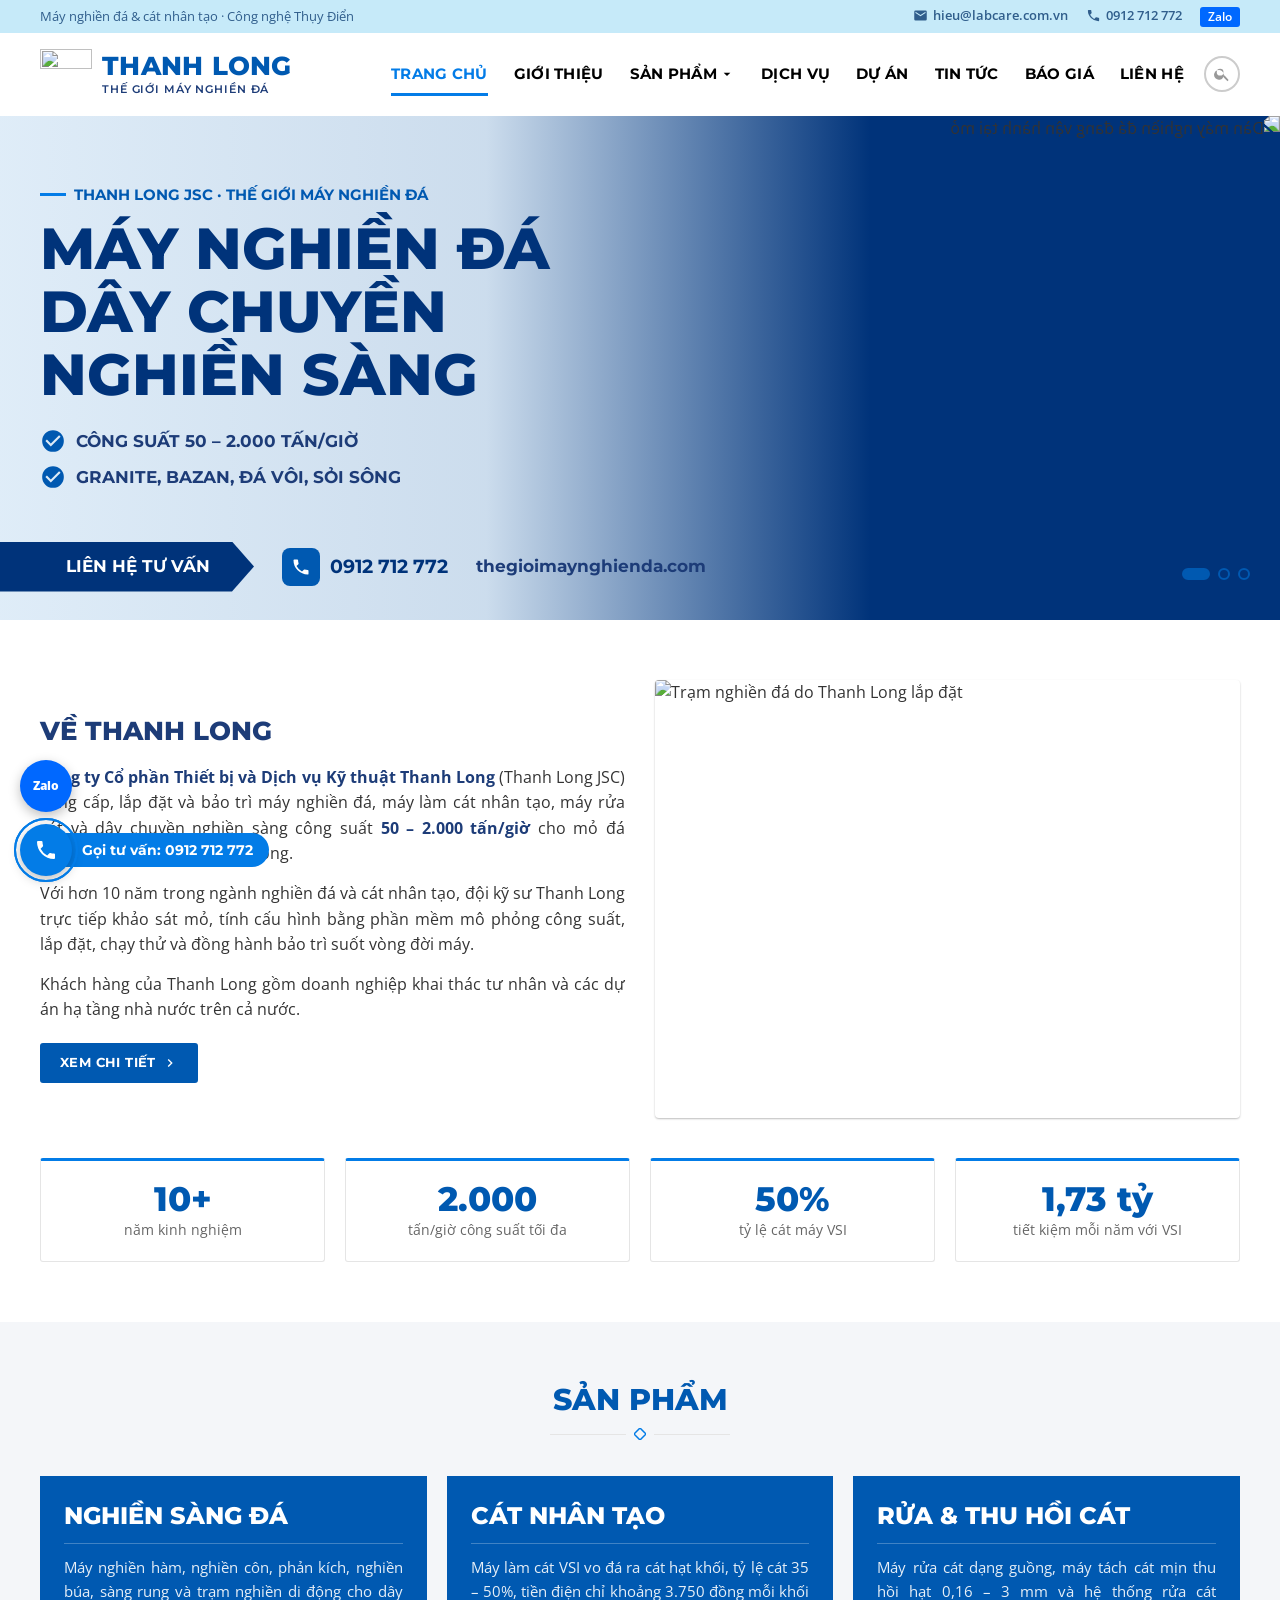
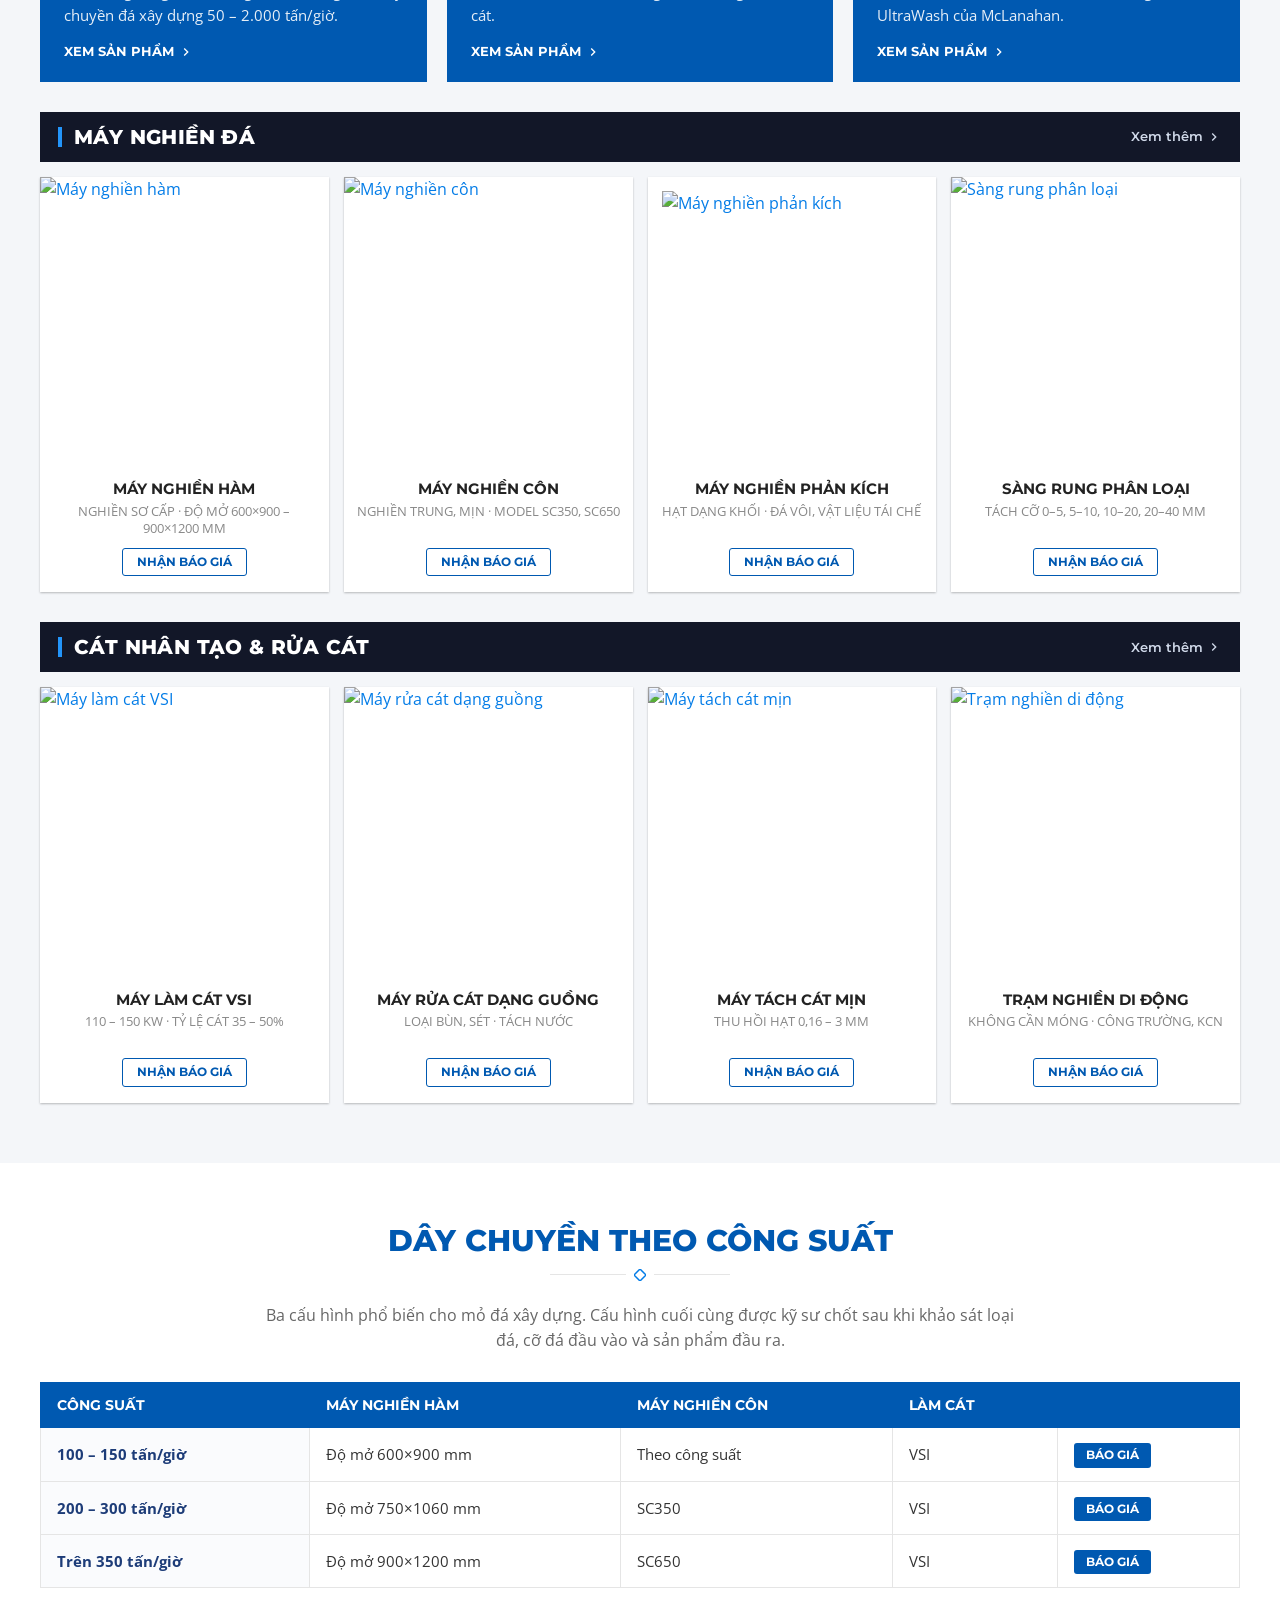
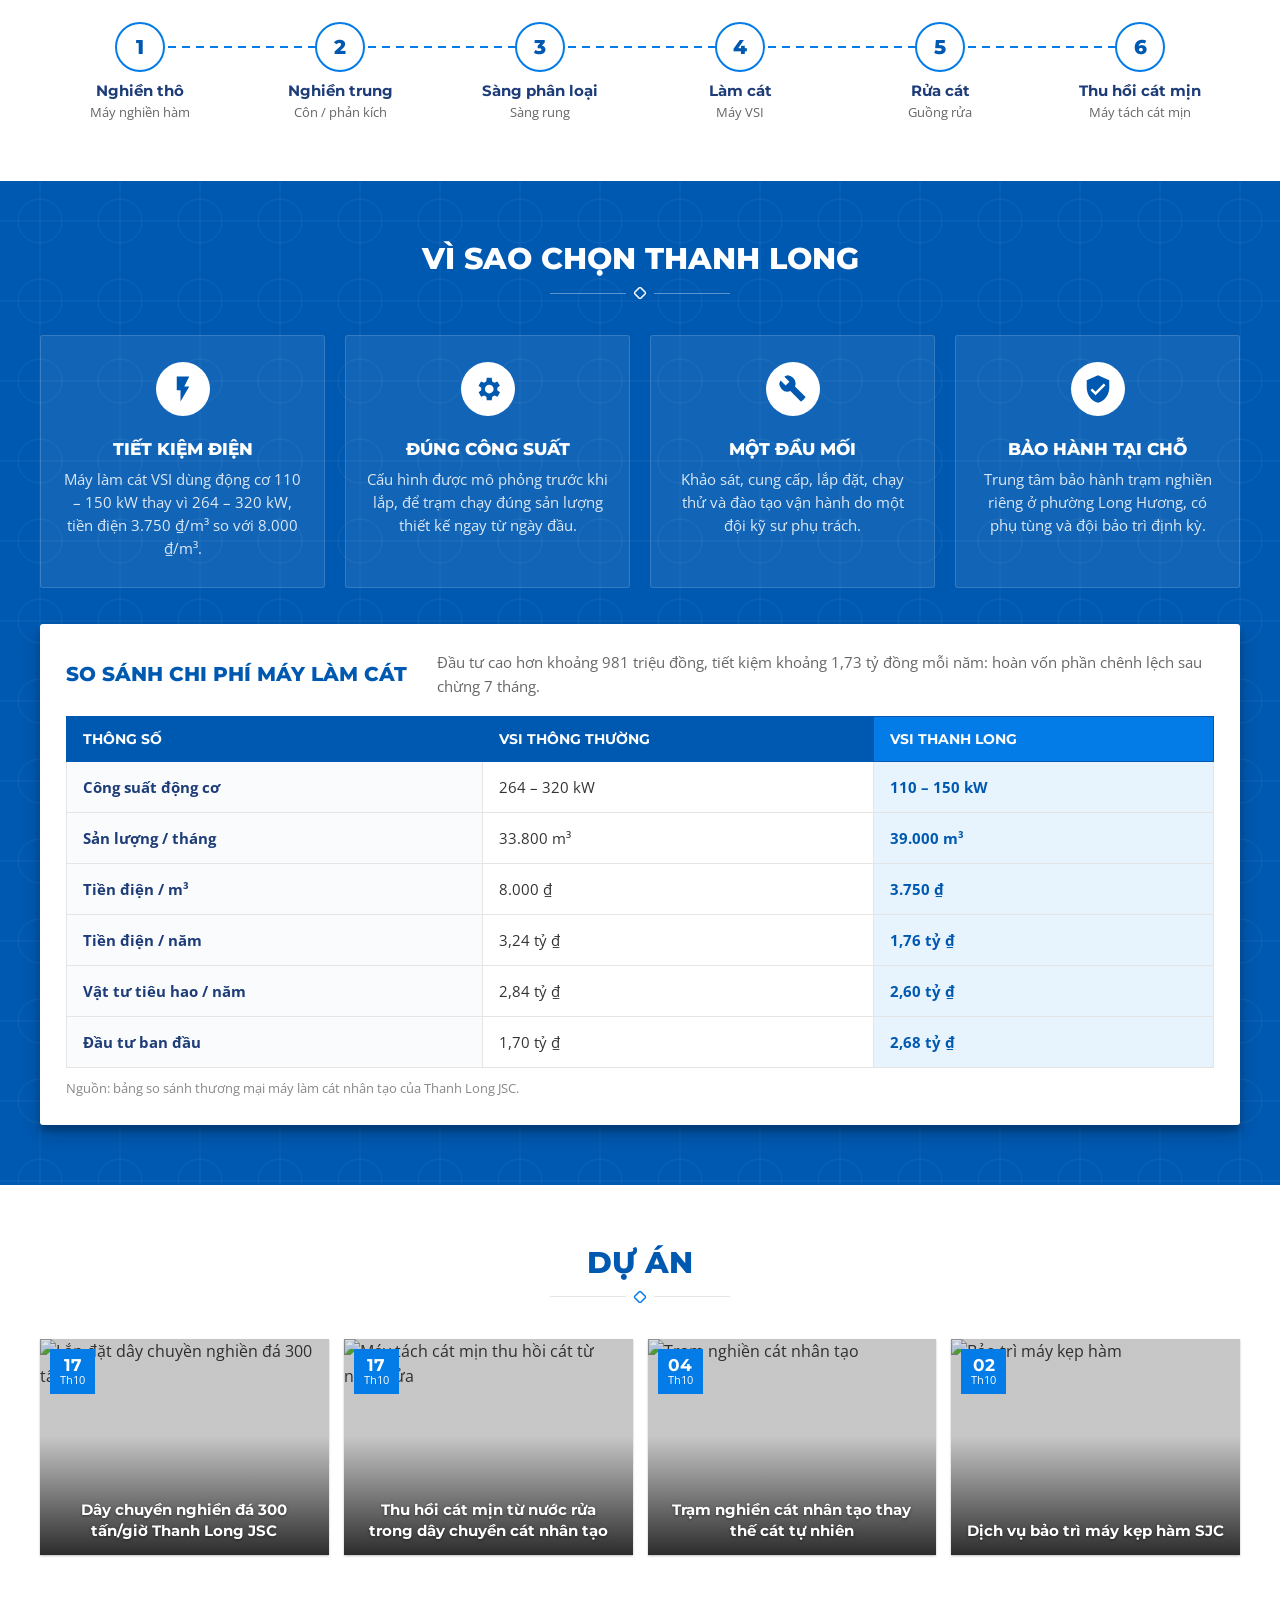
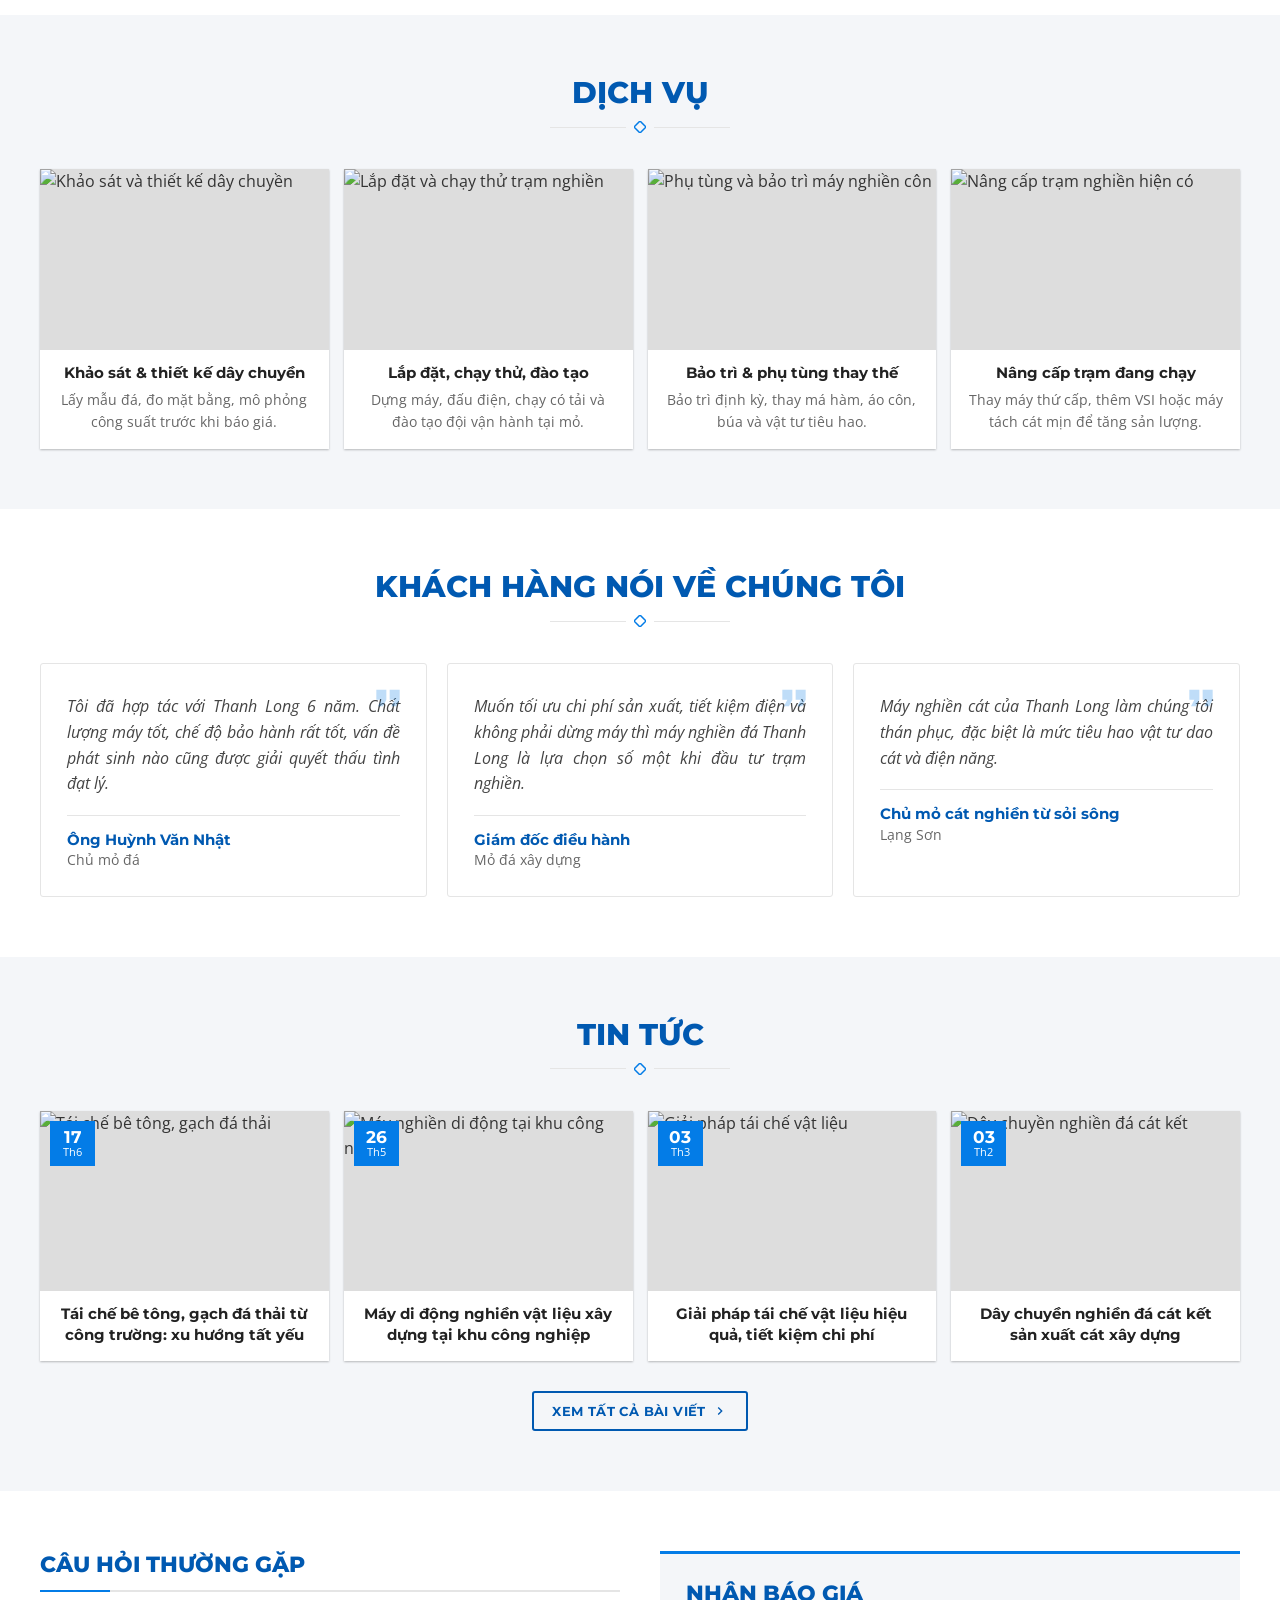
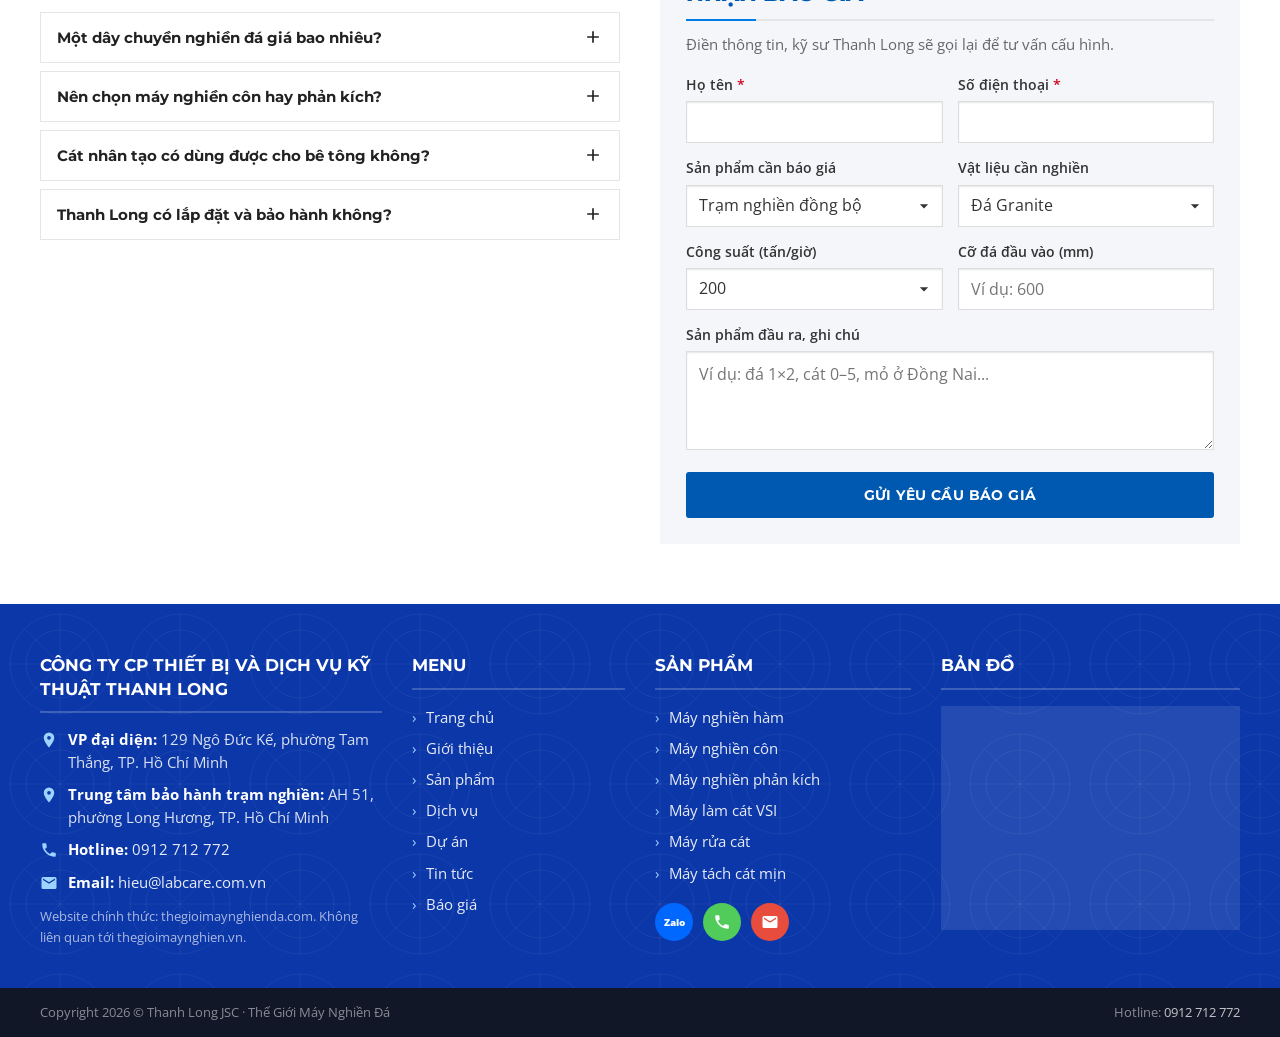
==== index.html @ cc23ed45 "chore: update site content" ====
<!doctype html>
<html lang="vi">
<head>
  <meta charset="utf-8">
  <meta name="viewport" content="width=device-width, initial-scale=1">
  <title>Máy nghiền đá, dây chuyền nghiền sàng 50–2.000 t/h | Thanh Long</title>
  <meta name="description" content="Thanh Long JSC cung cấp, lắp đặt, bảo trì máy nghiền đá, máy làm cát nhân tạo VSI, máy rửa cát và dây chuyền nghiền sàng 50–2.000 tấn/giờ. Hotline 0912 712 772.">
  <link rel="canonical" href="https://thegioimaynghienda.com/">
  <meta property="og:locale" content="vi_VN">
  <meta property="og:type" content="website">
  <meta property="og:site_name" content="Thế Giới Máy Nghiền Đá">
  <meta property="og:title" content="Máy nghiền đá, dây chuyền nghiền sàng | Thanh Long JSC">
  <meta property="og:description" content="Máy nghiền đá, máy làm cát VSI, máy rửa cát, dây chuyền 50–2.000 tấn/giờ. Khảo sát mỏ, báo giá theo công suất.">
  <meta property="og:image" content="assets/img/sandvik.webp">
  <meta name="theme-color" content="#0059b1">
  <link rel="icon" href="assets/img/logo.webp" type="image/webp">

  <link rel="preconnect" href="https://fonts.googleapis.com">
  <link rel="preconnect" href="https://fonts.gstatic.com" crossorigin>
  <link href="https://fonts.googleapis.com/css2?family=Montserrat:wght@500;600;700;800&family=Open+Sans:wght@400;600;700&display=swap" rel="stylesheet">
  <link rel="preload" as="image" href="assets/img/sandvik.webp" fetchpriority="high">
  <link rel="stylesheet" href="assets/css/style.css">

  <script type="application/ld+json">
  {
    "@context": "https://schema.org",
    "@graph": [
      {
        "@type": "Organization",
        "@id": "https://thegioimaynghienda.com/#org",
        "name": "Công ty Cổ phần Thiết bị và Dịch vụ Kỹ thuật Thanh Long",
        "alternateName": ["Thanh Long JSC", "Thế Giới Máy Nghiền Đá"],
        "url": "https://thegioimaynghienda.com/",
        "logo": "https://thegioimaynghienda.com/assets/img/logo.webp",
        "email": "hieu@labcare.com.vn",
        "contactPoint": {"@type": "ContactPoint", "telephone": "+84912712772", "contactType": "sales", "areaServed": "VN", "availableLanguage": "vi"}
      },
      {
        "@type": "LocalBusiness",
        "name": "Thanh Long JSC – Văn phòng đại diện TP.HCM",
        "parentOrganization": {"@id": "https://thegioimaynghienda.com/#org"},
        "telephone": "+84912712772",
        "image": "https://thegioimaynghienda.com/assets/img/tram-thanh-long.webp",
        "address": {"@type": "PostalAddress", "streetAddress": "129 Ngô Đức Kế, phường Tam Thắng", "addressLocality": "Thành phố Hồ Chí Minh", "addressCountry": "VN"}
      },
      {
        "@type": "FAQPage",
        "mainEntity": [
          {"@type": "Question", "name": "Một dây chuyền nghiền đá giá bao nhiêu?", "acceptedAnswer": {"@type": "Answer", "text": "Giá phụ thuộc công suất, loại đá và sản phẩm đầu ra. Gửi các thông số này qua form báo giá hoặc gọi 0912 712 772 để kỹ sư Thanh Long đề xuất cấu hình và báo giá chi tiết."}},
          {"@type": "Question", "name": "Nên chọn máy nghiền côn hay phản kích?", "acceptedAnswer": {"@type": "Answer", "text": "Đá cứng, mài mòn cao như granite, bazan hợp máy côn vì chi phí vật tư thấp hơn. Đá vôi và vật liệu tái chế hợp máy phản kích vì cho hạt dạng khối."}},
          {"@type": "Question", "name": "Cát nhân tạo có dùng được cho bê tông không?", "acceptedAnswer": {"@type": "Answer", "text": "Có, khi cát đạt TCVN 9205:2012 về cát nghiền cho bê tông và vữa. Cát cần được rửa và kiểm soát hàm lượng hạt mịn trước khi dùng."}},
          {"@type": "Question", "name": "Thanh Long có lắp đặt và bảo hành không?", "acceptedAnswer": {"@type": "Answer", "text": "Có. Thanh Long khảo sát mỏ, lắp đặt, chạy thử, đào tạo vận hành, bảo hành và bảo trì tại trung tâm bảo hành trạm nghiền ở phường Long Hương."}}
        ]
      }
    ]
  }
  </script>
</head>
<body>
  <svg width="0" height="0" style="position:absolute" aria-hidden="true">
    <symbol id="i-phone" viewBox="0 0 24 24"><path d="M6.6 10.8a15.1 15.1 0 0 0 6.6 6.6l2.2-2.2a1 1 0 0 1 1-.25 11.4 11.4 0 0 0 3.6.57 1 1 0 0 1 1 1V20a1 1 0 0 1-1 1A17 17 0 0 1 3 4a1 1 0 0 1 1-1h3.5a1 1 0 0 1 1 1c0 1.25.2 2.45.57 3.57a1 1 0 0 1-.25 1z"/></symbol>
    <symbol id="i-mail" viewBox="0 0 24 24"><path d="M20 4H4a2 2 0 0 0-2 2v12a2 2 0 0 0 2 2h16a2 2 0 0 0 2-2V6a2 2 0 0 0-2-2zm0 4-8 5-8-5V6l8 5 8-5z"/></symbol>
    <symbol id="i-pin" viewBox="0 0 24 24"><path d="M12 2a7 7 0 0 0-7 7c0 5.25 7 13 7 13s7-7.75 7-13a7 7 0 0 0-7-7zm0 9.5A2.5 2.5 0 1 1 12 6.5a2.5 2.5 0 0 1 0 5z"/></symbol>
    <symbol id="i-search" viewBox="0 0 24 24"><path d="M15.5 14h-.8l-.3-.3A6.5 6.5 0 1 0 14 15.5l.3.3v.8l5 5 1.5-1.5zm-6 0A4.5 4.5 0 1 1 14 9.5 4.5 4.5 0 0 1 9.5 14z"/></symbol>
    <symbol id="i-down" viewBox="0 0 24 24"><path d="M7 10l5 5 5-5z"/></symbol>
    <symbol id="i-right" viewBox="0 0 24 24"><path d="M8.6 16.6 13.2 12 8.6 7.4 10 6l6 6-6 6z"/></symbol>
    <symbol id="i-left" viewBox="0 0 24 24"><path d="M15.4 16.6 10.8 12l4.6-4.6L14 6l-6 6 6 6z"/></symbol>
    <symbol id="i-check" viewBox="0 0 24 24"><path d="M12 2a10 10 0 1 0 10 10A10 10 0 0 0 12 2zm-2 15-5-5 1.4-1.4L10 14.2l7.6-7.6L19 8z"/></symbol>
    <symbol id="i-menu" viewBox="0 0 24 24"><path d="M3 6h18v2H3zm0 5h18v2H3zm0 5h18v2H3z"/></symbol>
    <symbol id="i-close" viewBox="0 0 24 24"><path d="M19 6.4 17.6 5 12 10.6 6.4 5 5 6.4 10.6 12 5 17.6 6.4 19 12 13.4 17.6 19 19 17.6 13.4 12z"/></symbol>
    <symbol id="i-up" viewBox="0 0 24 24"><path d="M7.4 15.4 12 10.8l4.6 4.6L18 14l-6-6-6 6z"/></symbol>
    <symbol id="i-plus" viewBox="0 0 24 24"><path d="M19 13h-6v6h-2v-6H5v-2h6V5h2v6h6z"/></symbol>
    <symbol id="i-gear" viewBox="0 0 24 24"><path d="M19.4 13a7.6 7.6 0 0 0 0-2l2.1-1.6-2-3.5-2.5 1a7.3 7.3 0 0 0-1.7-1L15 3h-4l-.4 2.9a7.3 7.3 0 0 0-1.7 1l-2.5-1-2 3.5L6.6 11a7.6 7.6 0 0 0 0 2l-2.1 1.6 2 3.5 2.5-1a7.3 7.3 0 0 0 1.7 1L11 21h4l.4-2.9a7.3 7.3 0 0 0 1.7-1l2.5 1 2-3.5zM13 15.5a3.5 3.5 0 1 1 3.5-3.5 3.5 3.5 0 0 1-3.5 3.5z"/></symbol>
    <symbol id="i-bolt" viewBox="0 0 24 24"><path d="M7 2v11h3v9l7-12h-4l4-8z"/></symbol>
    <symbol id="i-shield" viewBox="0 0 24 24"><path d="M12 1 3 5v6c0 5.6 3.8 10.7 9 12 5.2-1.3 9-6.4 9-12V5zm-2 16-4-4 1.4-1.4 2.6 2.6 6.6-6.6L18 9z"/></symbol>
    <symbol id="i-tool" viewBox="0 0 24 24"><path d="M22.7 19 13.6 9.9a6.4 6.4 0 0 0-1.5-6.9A6.6 6.6 0 0 0 4.7 1.7l4.4 4.4-3 3-4.4-4.4A6.6 6.6 0 0 0 3 12.1a6.4 6.4 0 0 0 6.9 1.5l9.1 9.1a1 1 0 0 0 1.4 0l2.3-2.3a1 1 0 0 0 0-1.4z"/></symbol>
    <symbol id="i-quote" viewBox="0 0 24 24"><path d="M6 17h3l2-4V7H5v6h3zm8 0h3l2-4V7h-6v6h3z"/></symbol>
  </svg>

  <!-- ============ HEADER ============ -->
  <header class="header" id="header">
    <div class="topbar">
      <div class="container topbar__in">
        <p class="topbar__left">Máy nghiền đá &amp; cát nhân tạo · Công nghệ Thụy Điển</p>
        <ul class="topbar__right">
          <li><a href="mailto:hieu@labcare.com.vn"><svg class="ico"><use href="#i-mail"/></svg>hieu@labcare.com.vn</a></li>
          <li><a href="tel:0912712772"><svg class="ico"><use href="#i-phone"/></svg>0912 712 772</a></li>
          <li><a class="topbar__zalo" href="https://zalo.me/0912712772" rel="noopener">Zalo</a></li>
        </ul>
      </div>
    </div>

    <div class="header-wrapper" id="headerWrap">
      <div class="container masthead">
        <button class="nav-toggle" id="navToggle" aria-label="Mở menu" aria-expanded="false" aria-controls="offcanvas"><svg class="ico"><use href="#i-menu"/></svg></button>
        <a class="logo" href="#top" aria-label="Thanh Long JSC - Trang chủ">
          <img src="assets/img/logo.webp" alt="" width="52" height="51">
          <span class="logo__txt"><b>THANH LONG</b><small>Thế giới máy nghiền đá</small></span>
        </a>
        <nav class="nav" aria-label="Menu chính">
          <ul>
            <li><a class="active" href="#top">Trang chủ</a></li>
            <li><a href="#gioi-thieu">Giới thiệu</a></li>
            <li class="has-dropdown">
              <a href="#san-pham" aria-haspopup="true">Sản phẩm<svg class="ico ico--sm"><use href="#i-down"/></svg></a>
              <ul class="dropdown">
                <li><a href="#nhom-nghien">Máy nghiền đá</a></li>
                <li><a href="#nhom-cat">Máy làm cát nhân tạo</a></li>
                <li><a href="#nhom-cat">Máy rửa cát, tách cát mịn</a></li>
                <li><a href="#nhom-nghien">Sàng rung, trạm di động</a></li>
                <li><a href="#day-chuyen">Dây chuyền theo công suất</a></li>
              </ul>
            </li>
            <li><a href="#dich-vu">Dịch vụ</a></li>
            <li><a href="#du-an">Dự án</a></li>
            <li><a href="#tin-tuc">Tin tức</a></li>
            <li><a href="#bao-gia">Báo giá</a></li>
            <li><a href="#lien-he">Liên hệ</a></li>
          </ul>
        </nav>
        <button class="search-btn" id="searchBtn" aria-label="Tìm kiếm" aria-expanded="false" aria-controls="searchBox"><svg class="ico"><use href="#i-search"/></svg></button>
        <form class="search-box" id="searchBox" role="search" action="https://thegioimaynghienda.com/" hidden>
          <input type="search" name="s" placeholder="Tìm máy, bài viết..." aria-label="Từ khóa tìm kiếm">
          <button type="submit" aria-label="Tìm"><svg class="ico"><use href="#i-search"/></svg></button>
        </form>
      </div>
    </div>
  </header>

  <!-- ============ OFF-CANVAS MENU (mobile) ============ -->
  <div class="offcanvas" id="offcanvas" aria-hidden="true">
    <div class="offcanvas__bg" data-close></div>
    <div class="offcanvas__panel" role="dialog" aria-modal="true" aria-label="Menu">
      <button class="offcanvas__close" data-close aria-label="Đóng menu"><svg class="ico"><use href="#i-close"/></svg></button>
      <form class="offcanvas__search" role="search" action="https://thegioimaynghienda.com/">
        <input type="search" name="s" placeholder="Tìm kiếm..." aria-label="Từ khóa tìm kiếm">
        <button type="submit" aria-label="Tìm"><svg class="ico"><use href="#i-search"/></svg></button>
      </form>
      <ul class="mnav">
        <li><a href="#top">Trang chủ</a></li>
        <li><a href="#gioi-thieu">Giới thiệu</a></li>
        <li class="mnav__sub">
          <a href="#san-pham">Sản phẩm</a>
          <button class="mnav__toggle" aria-expanded="false" aria-label="Mở danh mục sản phẩm"><svg class="ico"><use href="#i-down"/></svg></button>
          <ul>
            <li><a href="#nhom-nghien">Máy nghiền đá</a></li>
            <li><a href="#nhom-cat">Máy làm cát nhân tạo</a></li>
            <li><a href="#nhom-cat">Máy rửa cát, tách cát mịn</a></li>
            <li><a href="#day-chuyen">Dây chuyền theo công suất</a></li>
          </ul>
        </li>
        <li><a href="#dich-vu">Dịch vụ</a></li>
        <li><a href="#du-an">Dự án</a></li>
        <li><a href="#tin-tuc">Tin tức</a></li>
        <li><a href="#bao-gia">Báo giá</a></li>
        <li><a href="#lien-he">Liên hệ</a></li>
      </ul>
      <a class="offcanvas__call" href="tel:0912712772"><svg class="ico"><use href="#i-phone"/></svg>0912 712 772</a>
    </div>
  </div>

  <main id="top">
    <!-- ============ BANNER SLIDER ============ -->
    <section class="slider" id="slider" aria-roledescription="carousel" aria-label="Banner">
      <div class="slider__track">
        <div class="slide is-active" role="group" aria-roledescription="slide" aria-label="1 / 3">
          <img class="slide__bg" src="assets/img/sandvik.webp" alt="Dàn máy nghiền đá đang vận hành tại mỏ" width="1202" height="800" fetchpriority="high">
          <div class="container slide__in">
            <p class="slide__kicker">Thanh Long JSC · Thế giới máy nghiền đá</p>
            <h1 class="slide__title">Máy nghiền đá<br>Dây chuyền nghiền sàng</h1>
            <ul class="slide__list">
              <li><svg class="ico"><use href="#i-check"/></svg>Công suất 50 – 2.000 tấn/giờ</li>
              <li><svg class="ico"><use href="#i-check"/></svg>Granite, bazan, đá vôi, sỏi sông</li>
            </ul>
          </div>
        </div>
        <div class="slide" role="group" aria-roledescription="slide" aria-label="2 / 3">
          <img class="slide__bg" src="assets/img/vsi.webp" alt="Máy làm cát nhân tạo VSI" width="1280" height="960" loading="lazy">
          <div class="container slide__in">
            <p class="slide__kicker">Giải pháp cát nhân tạo</p>
            <p class="slide__title">Máy làm cát VSI<br>Tiết kiệm 1,73 tỷ/năm</p>
            <ul class="slide__list">
              <li><svg class="ico"><use href="#i-check"/></svg>Động cơ chỉ 110 – 150 kW</li>
              <li><svg class="ico"><use href="#i-check"/></svg>Tỷ lệ cát 35 – 50%</li>
            </ul>
          </div>
        </div>
        <div class="slide" role="group" aria-roledescription="slide" aria-label="3 / 3">
          <img class="slide__bg" src="assets/img/rua-cat.webp" alt="Máy rửa cát dạng guồng" width="1400" height="840" loading="lazy">
          <div class="container slide__in">
            <p class="slide__kicker">Rửa cát · Thu hồi cát mịn</p>
            <p class="slide__title">Cát sạch hơn<br>Thất thoát ít hơn</p>
            <ul class="slide__list">
              <li><svg class="ico"><use href="#i-check"/></svg>Thu hồi hạt 0,16 – 3 mm</li>
              <li><svg class="ico"><use href="#i-check"/></svg>Rửa cát UltraWash McLanahan</li>
            </ul>
          </div>
        </div>
      </div>
      <div class="slider__cta">
        <div class="container slider__cta-in">
          <a class="cta-tag" href="#bao-gia">Liên hệ tư vấn</a>
          <a class="cta-phone" href="tel:0912712772"><span><svg class="ico"><use href="#i-phone"/></svg></span>0912 712 772</a>
          <span class="cta-web">thegioimaynghienda.com</span>
        </div>
      </div>
      <button class="slider__arrow slider__arrow--prev" aria-label="Banner trước"><svg class="ico"><use href="#i-left"/></svg></button>
      <button class="slider__arrow slider__arrow--next" aria-label="Banner sau"><svg class="ico"><use href="#i-right"/></svg></button>
      <div class="slider__dots" role="tablist" aria-label="Chọn banner">
        <button role="tab" aria-selected="true" aria-label="Banner 1" class="is-active"></button>
        <button role="tab" aria-selected="false" aria-label="Banner 2"></button>
        <button role="tab" aria-selected="false" aria-label="Banner 3"></button>
      </div>
    </section>

    <!-- ============ ABOUT ============ -->
    <section class="section about" id="gioi-thieu">
      <div class="container about__in">
        <div class="about__txt reveal">
          <h2 class="about__title">Về Thanh Long</h2>
          <p><b>Công ty Cổ phần Thiết bị và Dịch vụ Kỹ thuật Thanh Long</b> (Thanh Long JSC) cung cấp, lắp đặt và bảo trì máy nghiền đá, máy làm cát nhân tạo, máy rửa cát và dây chuyền nghiền sàng công suất <b>50 – 2.000 tấn/giờ</b> cho mỏ đá granite, bazan, đá vôi và sỏi sông.</p>
          <p>Với hơn 10 năm trong ngành nghiền đá và cát nhân tạo, đội kỹ sư Thanh Long trực tiếp khảo sát mỏ, tính cấu hình bằng phần mềm mô phỏng công suất, lắp đặt, chạy thử và đồng hành bảo trì suốt vòng đời máy.</p>
          <p>Khách hàng của Thanh Long gồm doanh nghiệp khai thác tư nhân và các dự án hạ tầng nhà nước trên cả nước.</p>
          <a class="button button--primary" href="#lien-he">Xem chi tiết<svg class="ico ico--sm"><use href="#i-right"/></svg></a>
        </div>
        <figure class="about__img reveal">
          <img src="assets/img/tram-thanh-long.webp" alt="Trạm nghiền đá do Thanh Long lắp đặt" width="1080" height="810" loading="lazy">
        </figure>
      </div>
      <div class="container">
        <ul class="stats">
          <li class="reveal"><b><span data-count="10">0</span>+</b><span>năm kinh nghiệm</span></li>
          <li class="reveal"><b><span data-count="2000">0</span></b><span>tấn/giờ công suất tối đa</span></li>
          <li class="reveal"><b><span data-count="50">0</span>%</b><span>tỷ lệ cát máy VSI</span></li>
          <li class="reveal"><b><span data-count="1.73" data-dec="2">0</span> tỷ</b><span>tiết kiệm mỗi năm với VSI</span></li>
        </ul>
      </div>
    </section>

    <!-- ============ PRODUCTS ============ -->
    <section class="section section--gray" id="san-pham">
      <div class="container">
        <div class="section-title reveal"><h2>Sản phẩm</h2></div>

        <div class="lines">
          <a class="line-box reveal" href="#nhom-nghien">
            <h3>Nghiền sàng đá</h3>
            <p>Máy nghiền hàm, nghiền côn, phản kích, nghiền búa, sàng rung và trạm nghiền di động cho dây chuyền đá xây dựng 50 – 2.000 tấn/giờ.</p>
            <span class="line-box__more">Xem sản phẩm<svg class="ico ico--sm"><use href="#i-right"/></svg></span>
          </a>
          <a class="line-box reveal" href="#nhom-cat">
            <h3>Cát nhân tạo</h3>
            <p>Máy làm cát VSI vo đá ra cát hạt khối, tỷ lệ cát 35 – 50%, tiền điện chỉ khoảng 3.750 đồng mỗi khối cát.</p>
            <span class="line-box__more">Xem sản phẩm<svg class="ico ico--sm"><use href="#i-right"/></svg></span>
          </a>
          <a class="line-box reveal" href="#nhom-cat">
            <h3>Rửa &amp; thu hồi cát</h3>
            <p>Máy rửa cát dạng guồng, máy tách cát mịn thu hồi hạt 0,16 – 3 mm và hệ thống rửa cát UltraWash của McLanahan.</p>
            <span class="line-box__more">Xem sản phẩm<svg class="ico ico--sm"><use href="#i-right"/></svg></span>
          </a>
        </div>

        <div class="group" id="nhom-nghien">
          <div class="group__bar"><h3>Máy nghiền đá</h3><a href="https://thegioimaynghienda.com/may-nghien-da-1x2-lon-nhat-tai-viet-nam/">Xem thêm<svg class="ico ico--sm"><use href="#i-right"/></svg></a></div>
          <div class="products">
            <article class="product reveal">
              <a class="product__img" href="#bao-gia" data-pick="Máy kẹp hàm"><img src="assets/img/du-an-bao-tri.webp" alt="Máy nghiền hàm" width="566" height="400" loading="lazy"></a>
              <div class="product__txt">
                <h4>Máy nghiền hàm</h4>
                <p>Nghiền sơ cấp · Độ mở 600×900 – 900×1200 mm</p>
                <a class="product__btn" href="#bao-gia" data-pick="Máy kẹp hàm">Nhận báo giá</a>
              </div>
            </article>
            <article class="product reveal">
              <a class="product__img" href="#bao-gia" data-pick="Máy nghiền côn"><img src="assets/img/con-3.webp" alt="Máy nghiền côn" width="1050" height="1400" loading="lazy"></a>
              <div class="product__txt">
                <h4>Máy nghiền côn</h4>
                <p>Nghiền trung, mịn · Model SC350, SC650</p>
                <a class="product__btn" href="#bao-gia" data-pick="Máy nghiền côn">Nhận báo giá</a>
              </div>
            </article>
            <article class="product reveal">
              <a class="product__img product__img--white" href="#bao-gia" data-pick="Máy nghiền phản kích"><img src="assets/img/phan-kich.webp" alt="Máy nghiền phản kích" width="760" height="880" loading="lazy"></a>
              <div class="product__txt">
                <h4>Máy nghiền phản kích</h4>
                <p>Hạt dạng khối · Đá vôi, vật liệu tái chế</p>
                <a class="product__btn" href="#bao-gia" data-pick="Máy nghiền phản kích">Nhận báo giá</a>
              </div>
            </article>
            <article class="product reveal">
              <a class="product__img" href="#bao-gia" data-pick="Sàng rung phân loại"><img src="assets/img/du-an-300.webp" alt="Sàng rung phân loại" width="800" height="369" loading="lazy"></a>
              <div class="product__txt">
                <h4>Sàng rung phân loại</h4>
                <p>Tách cỡ 0–5, 5–10, 10–20, 20–40 mm</p>
                <a class="product__btn" href="#bao-gia" data-pick="Sàng rung phân loại">Nhận báo giá</a>
              </div>
            </article>
          </div>
        </div>

        <div class="group" id="nhom-cat">
          <div class="group__bar"><h3>Cát nhân tạo &amp; rửa cát</h3><a href="https://thegioimaynghienda.com/may-lam-cat-nhan-tao/">Xem thêm<svg class="ico ico--sm"><use href="#i-right"/></svg></a></div>
          <div class="products">
            <article class="product reveal">
              <a class="product__img" href="#bao-gia" data-pick="Máy nghiền cát nhân tạo (vo đá)"><img src="assets/img/vsi.webp" alt="Máy làm cát VSI" width="1280" height="960" loading="lazy"></a>
              <div class="product__txt">
                <h4>Máy làm cát VSI</h4>
                <p>110 – 150 kW · Tỷ lệ cát 35 – 50%</p>
                <a class="product__btn" href="#bao-gia" data-pick="Máy nghiền cát nhân tạo (vo đá)">Nhận báo giá</a>
              </div>
            </article>
            <article class="product reveal">
              <a class="product__img" href="#bao-gia" data-pick="Máy rửa cát"><img src="assets/img/rua-cat.webp" alt="Máy rửa cát dạng guồng" width="1400" height="840" loading="lazy"></a>
              <div class="product__txt">
                <h4>Máy rửa cát dạng guồng</h4>
                <p>Loại bùn, sét · Tách nước</p>
                <a class="product__btn" href="#bao-gia" data-pick="Máy rửa cát">Nhận báo giá</a>
              </div>
            </article>
            <article class="product reveal">
              <a class="product__img" href="#bao-gia" data-pick="Máy rửa cát"><img src="assets/img/tach-cat-min.webp" alt="Máy tách cát mịn" width="1104" height="960" loading="lazy"></a>
              <div class="product__txt">
                <h4>Máy tách cát mịn</h4>
                <p>Thu hồi hạt 0,16 – 3 mm</p>
                <a class="product__btn" href="#bao-gia" data-pick="Máy rửa cát">Nhận báo giá</a>
              </div>
            </article>
            <article class="product reveal">
              <a class="product__img" href="#bao-gia" data-pick="Trạm nghiền đồng bộ"><img src="assets/img/di-dong.webp" alt="Trạm nghiền di động" width="600" height="400" loading="lazy"></a>
              <div class="product__txt">
                <h4>Trạm nghiền di động</h4>
                <p>Không cần móng · Công trường, KCN</p>
                <a class="product__btn" href="#bao-gia" data-pick="Trạm nghiền đồng bộ">Nhận báo giá</a>
              </div>
            </article>
          </div>
        </div>
      </div>
    </section>

    <!-- ============ LINE CONFIG ============ -->
    <section class="section" id="day-chuyen">
      <div class="container">
        <div class="section-title reveal"><h2>Dây chuyền theo công suất</h2></div>
        <p class="section-lead reveal">Ba cấu hình phổ biến cho mỏ đá xây dựng. Cấu hình cuối cùng được kỹ sư chốt sau khi khảo sát loại đá, cỡ đá đầu vào và sản phẩm đầu ra.</p>
        <div class="table-wrap reveal">
          <table class="table">
            <thead><tr><th scope="col">Công suất</th><th scope="col">Máy nghiền hàm</th><th scope="col">Máy nghiền côn</th><th scope="col">Làm cát</th><th scope="col"></th></tr></thead>
            <tbody>
              <tr><th scope="row">100 – 150 tấn/giờ</th><td>Độ mở 600×900 mm</td><td>Theo công suất</td><td>VSI</td><td><a href="#bao-gia" data-pick="Trạm nghiền đồng bộ" data-cap="150">Báo giá</a></td></tr>
              <tr><th scope="row">200 – 300 tấn/giờ</th><td>Độ mở 750×1060 mm</td><td>SC350</td><td>VSI</td><td><a href="#bao-gia" data-pick="Trạm nghiền đồng bộ" data-cap="300">Báo giá</a></td></tr>
              <tr><th scope="row">Trên 350 tấn/giờ</th><td>Độ mở 900×1200 mm</td><td>SC650</td><td>VSI</td><td><a href="#bao-gia" data-pick="Trạm nghiền đồng bộ" data-cap="500">Báo giá</a></td></tr>
            </tbody>
          </table>
        </div>
        <ol class="steps reveal">
          <li><span>1</span>Nghiền thô<small>Máy nghiền hàm</small></li>
          <li><span>2</span>Nghiền trung<small>Côn / phản kích</small></li>
          <li><span>3</span>Sàng phân loại<small>Sàng rung</small></li>
          <li><span>4</span>Làm cát<small>Máy VSI</small></li>
          <li><span>5</span>Rửa cát<small>Guồng rửa</small></li>
          <li><span>6</span>Thu hồi cát mịn<small>Máy tách cát mịn</small></li>
        </ol>
      </div>
    </section>

    <!-- ============ WHY / VSI COMPARISON ============ -->
    <section class="section section--blue" id="vi-sao">
      <div class="container">
        <div class="section-title section-title--light reveal"><h2>Vì sao chọn Thanh Long</h2></div>
        <div class="why">
          <div class="why__item reveal"><svg class="ico"><use href="#i-bolt"/></svg><h3>Tiết kiệm điện</h3><p>Máy làm cát VSI dùng động cơ 110 – 150 kW thay vì 264 – 320 kW, tiền điện 3.750 ₫/m³ so với 8.000 ₫/m³.</p></div>
          <div class="why__item reveal"><svg class="ico"><use href="#i-gear"/></svg><h3>Đúng công suất</h3><p>Cấu hình được mô phỏng trước khi lắp, để trạm chạy đúng sản lượng thiết kế ngay từ ngày đầu.</p></div>
          <div class="why__item reveal"><svg class="ico"><use href="#i-tool"/></svg><h3>Một đầu mối</h3><p>Khảo sát, cung cấp, lắp đặt, chạy thử và đào tạo vận hành do một đội kỹ sư phụ trách.</p></div>
          <div class="why__item reveal"><svg class="ico"><use href="#i-shield"/></svg><h3>Bảo hành tại chỗ</h3><p>Trung tâm bảo hành trạm nghiền riêng ở phường Long Hương, có phụ tùng và đội bảo trì định kỳ.</p></div>
        </div>
        <div class="compare reveal">
          <div class="compare__head">
            <h3>So sánh chi phí máy làm cát</h3>
            <p>Đầu tư cao hơn khoảng 981 triệu đồng, tiết kiệm khoảng 1,73 tỷ đồng mỗi năm: hoàn vốn phần chênh lệch sau chừng 7 tháng.</p>
          </div>
          <div class="table-wrap">
            <table class="table table--compare">
              <thead><tr><th scope="col">Thông số</th><th scope="col">VSI thông thường</th><th scope="col">VSI Thanh Long</th></tr></thead>
              <tbody>
                <tr><th scope="row">Công suất động cơ</th><td>264 – 320 kW</td><td>110 – 150 kW</td></tr>
                <tr><th scope="row">Sản lượng / tháng</th><td>33.800 m³</td><td>39.000 m³</td></tr>
                <tr><th scope="row">Tiền điện / m³</th><td>8.000 ₫</td><td>3.750 ₫</td></tr>
                <tr><th scope="row">Tiền điện / năm</th><td>3,24 tỷ ₫</td><td>1,76 tỷ ₫</td></tr>
                <tr><th scope="row">Vật tư tiêu hao / năm</th><td>2,84 tỷ ₫</td><td>2,60 tỷ ₫</td></tr>
                <tr><th scope="row">Đầu tư ban đầu</th><td>1,70 tỷ ₫</td><td>2,68 tỷ ₫</td></tr>
              </tbody>
            </table>
          </div>
          <p class="compare__src">Nguồn: bảng so sánh thương mại máy làm cát nhân tạo của Thanh Long JSC.</p>
        </div>
      </div>
    </section>

    <!-- ============ PROJECTS ============ -->
    <section class="section" id="du-an">
      <div class="container">
        <div class="section-title reveal"><h2>Dự án</h2></div>
        <div class="posts">
          <a class="post post--overlay reveal" href="https://thegioimaynghienda.com/category/du-an-cong-trinh/">
            <div class="post__img"><img src="assets/img/du-an-300.webp" alt="Lắp đặt dây chuyền nghiền đá 300 tấn/giờ" width="800" height="369" loading="lazy"><span class="date"><b>17</b>Th10</span></div>
            <h3>Dây chuyền nghiền đá 300 tấn/giờ Thanh Long JSC</h3>
          </a>
          <a class="post post--overlay reveal" href="https://thegioimaynghienda.com/category/du-an-cong-trinh/">
            <div class="post__img"><img src="assets/img/tach-cat-min.webp" alt="Máy tách cát mịn thu hồi cát từ nước rửa" width="1104" height="960" loading="lazy"><span class="date"><b>17</b>Th10</span></div>
            <h3>Thu hồi cát mịn từ nước rửa trong dây chuyền cát nhân tạo</h3>
          </a>
          <a class="post post--overlay reveal" href="https://thegioimaynghienda.com/category/du-an-cong-trinh/">
            <div class="post__img"><img src="assets/img/vsi.webp" alt="Trạm nghiền cát nhân tạo" width="1280" height="960" loading="lazy"><span class="date"><b>04</b>Th10</span></div>
            <h3>Trạm nghiền cát nhân tạo thay thế cát tự nhiên</h3>
          </a>
          <a class="post post--overlay reveal" href="https://thegioimaynghienda.com/category/du-an-cong-trinh/">
            <div class="post__img"><img src="assets/img/du-an-bao-tri.webp" alt="Bảo trì máy kẹp hàm" width="566" height="400" loading="lazy"><span class="date"><b>02</b>Th10</span></div>
            <h3>Dịch vụ bảo trì máy kẹp hàm SJC</h3>
          </a>
        </div>
      </div>
    </section>

    <!-- ============ SERVICES ============ -->
    <section class="section section--gray" id="dich-vu">
      <div class="container">
        <div class="section-title reveal"><h2>Dịch vụ</h2></div>
        <div class="posts">
          <a class="post post--card reveal" href="#bao-gia">
            <div class="post__img"><img src="assets/img/sandvik.webp" alt="Khảo sát và thiết kế dây chuyền" width="1202" height="800" loading="lazy"></div>
            <h3>Khảo sát &amp; thiết kế dây chuyền</h3>
            <p>Lấy mẫu đá, đo mặt bằng, mô phỏng công suất trước khi báo giá.</p>
          </a>
          <a class="post post--card reveal" href="#bao-gia">
            <div class="post__img"><img src="assets/img/tram-thanh-long.webp" alt="Lắp đặt và chạy thử trạm nghiền" width="1080" height="810" loading="lazy"></div>
            <h3>Lắp đặt, chạy thử, đào tạo</h3>
            <p>Dựng máy, đấu điện, chạy có tải và đào tạo đội vận hành tại mỏ.</p>
          </a>
          <a class="post post--card reveal" href="#bao-gia">
            <div class="post__img"><img src="assets/img/con-2.webp" alt="Phụ tùng và bảo trì máy nghiền côn" width="1400" height="1050" loading="lazy"></div>
            <h3>Bảo trì &amp; phụ tùng thay thế</h3>
            <p>Bảo trì định kỳ, thay má hàm, áo côn, búa và vật tư tiêu hao.</p>
          </a>
          <a class="post post--card reveal" href="#bao-gia">
            <div class="post__img"><img src="assets/img/du-an-soi.webp" alt="Nâng cấp trạm nghiền hiện có" width="566" height="400" loading="lazy"></div>
            <h3>Nâng cấp trạm đang chạy</h3>
            <p>Thay máy thứ cấp, thêm VSI hoặc máy tách cát mịn để tăng sản lượng.</p>
          </a>
        </div>
      </div>
    </section>

    <!-- ============ TESTIMONIALS ============ -->
    <section class="section" id="khach-hang">
      <div class="container">
        <div class="section-title reveal"><h2>Khách hàng nói về chúng tôi</h2></div>
        <div class="reviews">
          <figure class="review reveal">
            <svg class="ico review__q"><use href="#i-quote"/></svg>
            <blockquote>Tôi đã hợp tác với Thanh Long 6 năm. Chất lượng máy tốt, chế độ bảo hành rất tốt, vấn đề phát sinh nào cũng được giải quyết thấu tình đạt lý.</blockquote>
            <figcaption><b>Ông Huỳnh Văn Nhật</b>Chủ mỏ đá</figcaption>
          </figure>
          <figure class="review reveal">
            <svg class="ico review__q"><use href="#i-quote"/></svg>
            <blockquote>Muốn tối ưu chi phí sản xuất, tiết kiệm điện và không phải dừng máy thì máy nghiền đá Thanh Long là lựa chọn số một khi đầu tư trạm nghiền.</blockquote>
            <figcaption><b>Giám đốc điều hành</b>Mỏ đá xây dựng</figcaption>
          </figure>
          <figure class="review reveal">
            <svg class="ico review__q"><use href="#i-quote"/></svg>
            <blockquote>Máy nghiền cát của Thanh Long làm chúng tôi thán phục, đặc biệt là mức tiêu hao vật tư dao cát và điện năng.</blockquote>
            <figcaption><b>Chủ mỏ cát nghiền từ sỏi sông</b>Lạng Sơn</figcaption>
          </figure>
        </div>
      </div>
    </section>

    <!-- ============ NEWS ============ -->
    <section class="section section--gray" id="tin-tuc">
      <div class="container">
        <div class="section-title reveal"><h2>Tin tức</h2></div>
        <div class="posts">
          <a class="post post--card reveal" href="https://thegioimaynghienda.com/tai-che-be-tong-gach-da-thai-tu-cong-truong-xu-huong-tat-yeu-cua-nganh-xay-dung-hien-dai/">
            <div class="post__img"><img src="assets/img/n1.webp" alt="Tái chế bê tông, gạch đá thải" width="711" height="400" loading="lazy"><span class="date"><b>17</b>Th6</span></div>
            <h3>Tái chế bê tông, gạch đá thải từ công trường: xu hướng tất yếu</h3>
          </a>
          <a class="post post--card reveal" href="https://thegioimaynghienda.com/may-di-dong-nghien-vlxd-tai-khu-cong-nghiep-giai-phap-toi-uu-cho-du-an/">
            <div class="post__img"><img src="assets/img/n2.webp" alt="Máy nghiền di động tại khu công nghiệp" width="711" height="400" loading="lazy"><span class="date"><b>26</b>Th5</span></div>
            <h3>Máy di động nghiền vật liệu xây dựng tại khu công nghiệp</h3>
          </a>
          <a class="post post--card reveal" href="https://thegioimaynghienda.com/giai-phap-tai-che-vat-lieu-hieu-qua-tiet-kiem-chi-phi/">
            <div class="post__img"><img src="assets/img/n3.webp" alt="Giải pháp tái chế vật liệu" width="711" height="400" loading="lazy"><span class="date"><b>03</b>Th3</span></div>
            <h3>Giải pháp tái chế vật liệu hiệu quả, tiết kiệm chi phí</h3>
          </a>
          <a class="post post--card reveal" href="https://thegioimaynghienda.com/day-chuyen-nghien-da-cat-ket-giai-phap-san-xuat-cat-xay-dung-hieu-qua-va-ben-vung/">
            <div class="post__img"><img src="assets/img/n4.webp" alt="Dây chuyền nghiền đá cát kết" width="711" height="400" loading="lazy"><span class="date"><b>03</b>Th2</span></div>
            <h3>Dây chuyền nghiền đá cát kết sản xuất cát xây dựng</h3>
          </a>
        </div>
        <div class="center reveal"><a class="button button--outline" href="https://thegioimaynghienda.com/category/tu-van-ky-thuat/">Xem tất cả bài viết<svg class="ico ico--sm"><use href="#i-right"/></svg></a></div>
      </div>
    </section>

    <!-- ============ FAQ + QUOTE FORM ============ -->
    <section class="section" id="bao-gia">
      <div class="container quote">
        <div class="quote__faq reveal">
          <h2 class="block-title">Câu hỏi thường gặp</h2>
          <div class="faq">
            <div class="faq__item">
              <h3><button aria-expanded="false" aria-controls="f1" id="fq1">Một dây chuyền nghiền đá giá bao nhiêu?<svg class="ico"><use href="#i-plus"/></svg></button></h3>
              <div class="faq__a" id="f1" role="region" aria-labelledby="fq1"><div><p>Giá phụ thuộc công suất, loại đá và sản phẩm đầu ra. Gửi các thông số này qua form bên cạnh hoặc gọi 0912 712 772 để kỹ sư Thanh Long đề xuất cấu hình và báo giá chi tiết.</p></div></div>
            </div>
            <div class="faq__item">
              <h3><button aria-expanded="false" aria-controls="f2" id="fq2">Nên chọn máy nghiền côn hay phản kích?<svg class="ico"><use href="#i-plus"/></svg></button></h3>
              <div class="faq__a" id="f2" role="region" aria-labelledby="fq2"><div><p>Đá cứng, mài mòn cao như granite, bazan hợp máy côn vì chi phí vật tư thấp hơn. Đá vôi và vật liệu tái chế hợp máy phản kích vì cho hạt dạng khối.</p></div></div>
            </div>
            <div class="faq__item">
              <h3><button aria-expanded="false" aria-controls="f3" id="fq3">Cát nhân tạo có dùng được cho bê tông không?<svg class="ico"><use href="#i-plus"/></svg></button></h3>
              <div class="faq__a" id="f3" role="region" aria-labelledby="fq3"><div><p>Có, khi cát đạt TCVN 9205:2012 về cát nghiền cho bê tông và vữa. Cát cần được rửa và kiểm soát hàm lượng hạt mịn trước khi dùng.</p></div></div>
            </div>
            <div class="faq__item">
              <h3><button aria-expanded="false" aria-controls="f4" id="fq4">Thanh Long có lắp đặt và bảo hành không?<svg class="ico"><use href="#i-plus"/></svg></button></h3>
              <div class="faq__a" id="f4" role="region" aria-labelledby="fq4"><div><p>Có. Thanh Long khảo sát mỏ, lắp đặt, chạy thử, đào tạo vận hành, bảo hành và bảo trì tại trung tâm bảo hành trạm nghiền ở phường Long Hương.</p></div></div>
            </div>
          </div>
        </div>

        <form class="quote__form reveal" id="quoteForm" novalidate>
          <h2 class="block-title">Nhận báo giá</h2>
          <p class="quote__note">Điền thông tin, kỹ sư Thanh Long sẽ gọi lại để tư vấn cấu hình.</p>
          <div class="field-row">
            <div class="field">
              <label for="q-name">Họ tên <span>*</span></label>
              <input id="q-name" name="name" autocomplete="name" required>
              <p class="field__err" id="q-name-err">Vui lòng nhập họ tên.</p>
            </div>
            <div class="field">
              <label for="q-phone">Số điện thoại <span>*</span></label>
              <input id="q-phone" name="phone" type="tel" inputmode="tel" autocomplete="tel" required>
              <p class="field__err" id="q-phone-err">Số điện thoại chưa đúng (9–11 số).</p>
            </div>
          </div>
          <div class="field-row">
            <div class="field">
              <label for="q-product">Sản phẩm cần báo giá</label>
              <select id="q-product" name="product">
                <option>Trạm nghiền đồng bộ</option>
                <option>Nâng cấp trạm hiện có</option>
                <option>Máy kẹp hàm</option>
                <option>Máy nghiền côn</option>
                <option>Máy nghiền phản kích</option>
                <option>Máy nghiền búa</option>
                <option>Máy nghiền cát nhân tạo (vo đá)</option>
                <option>Máy rửa cát</option>
                <option>Sàng rung phân loại</option>
                <option>Loại khác</option>
              </select>
            </div>
            <div class="field">
              <label for="q-material">Vật liệu cần nghiền</label>
              <select id="q-material" name="material">
                <option>Đá Granite</option><option>Đá Bazan</option><option>Đá Vôi</option><option>Đá Ryolit</option><option>Sỏi sông</option><option>Đá cát kết</option><option>Vật liệu xây dựng</option>
              </select>
            </div>
          </div>
          <div class="field-row">
            <div class="field">
              <label for="q-cap">Công suất (tấn/giờ)</label>
              <select id="q-cap" name="capacity">
                <option>50</option><option>100</option><option>150</option><option selected>200</option><option>250</option><option>300</option><option>350</option><option>450</option><option>500</option><option>800</option><option>Trên 800</option>
              </select>
            </div>
            <div class="field">
              <label for="q-feed">Cỡ đá đầu vào (mm)</label>
              <input id="q-feed" name="feed" type="number" inputmode="numeric" min="1" placeholder="Ví dụ: 600">
            </div>
          </div>
          <div class="field">
            <label for="q-note">Sản phẩm đầu ra, ghi chú</label>
            <textarea id="q-note" name="note" rows="3" placeholder="Ví dụ: đá 1×2, cát 0–5, mỏ ở Đồng Nai..."></textarea>
          </div>
          <button class="button button--primary button--block" type="submit">Gửi yêu cầu báo giá</button>
          <div class="quote__done" id="quoteDone" hidden tabindex="-1">
            <svg class="ico"><use href="#i-check"/></svg>
            <div><b>Đã nhận yêu cầu của <span id="doneName"></span>.</b> Kỹ sư Thanh Long sẽ gọi lại trong giờ làm việc.</div>
          </div>
        </form>
      </div>
    </section>
  </main>

  <!-- ============ FOOTER ============ -->
  <footer class="footer" id="lien-he">
    <div class="container footer__in">
      <div class="footer__col footer__col--wide">
        <h3 class="footer__title">Công ty CP Thiết bị và Dịch vụ Kỹ thuật Thanh Long</h3>
        <ul class="footer__info">
          <li><svg class="ico"><use href="#i-pin"/></svg><span><b>VP đại diện:</b> 129 Ngô Đức Kế, phường Tam Thắng, TP. Hồ Chí Minh</span></li>
          <li><svg class="ico"><use href="#i-pin"/></svg><span><b>Trung tâm bảo hành trạm nghiền:</b> AH 51, phường Long Hương, TP. Hồ Chí Minh</span></li>
          <li><svg class="ico"><use href="#i-phone"/></svg><span><b>Hotline:</b> <a href="tel:0912712772">0912 712 772</a></span></li>
          <li><svg class="ico"><use href="#i-mail"/></svg><span><b>Email:</b> <a href="mailto:hieu@labcare.com.vn">hieu@labcare.com.vn</a></span></li>
        </ul>
        <p class="footer__note">Website chính thức: thegioimaynghienda.com. Không liên quan tới thegioimaynghien.vn.</p>
      </div>
      <div class="footer__col">
        <h3 class="footer__title">Menu</h3>
        <ul class="footer__links">
          <li><a href="#top">Trang chủ</a></li>
          <li><a href="#gioi-thieu">Giới thiệu</a></li>
          <li><a href="#san-pham">Sản phẩm</a></li>
          <li><a href="#dich-vu">Dịch vụ</a></li>
          <li><a href="#du-an">Dự án</a></li>
          <li><a href="#tin-tuc">Tin tức</a></li>
          <li><a href="#bao-gia">Báo giá</a></li>
        </ul>
      </div>
      <div class="footer__col">
        <h3 class="footer__title">Sản phẩm</h3>
        <ul class="footer__links">
          <li><a href="#nhom-nghien">Máy nghiền hàm</a></li>
          <li><a href="#nhom-nghien">Máy nghiền côn</a></li>
          <li><a href="#nhom-nghien">Máy nghiền phản kích</a></li>
          <li><a href="#nhom-cat">Máy làm cát VSI</a></li>
          <li><a href="#nhom-cat">Máy rửa cát</a></li>
          <li><a href="#nhom-cat">Máy tách cát mịn</a></li>
        </ul>
        <div class="footer__social">
          <a href="https://zalo.me/0912712772" rel="noopener" aria-label="Zalo" class="soc soc--zalo">Zalo</a>
          <a href="tel:0912712772" aria-label="Gọi điện" class="soc soc--call"><svg class="ico"><use href="#i-phone"/></svg></a>
          <a href="mailto:hieu@labcare.com.vn" aria-label="Email" class="soc soc--mail"><svg class="ico"><use href="#i-mail"/></svg></a>
        </div>
      </div>
      <div class="footer__col">
        <h3 class="footer__title">Bản đồ</h3>
        <div class="footer__map">
          <iframe title="Bản đồ văn phòng Thanh Long" loading="lazy" referrerpolicy="no-referrer-when-downgrade" src="https://maps.google.com/maps?q=129%20Ng%C3%B4%20%C4%90%E1%BB%A9c%20K%E1%BA%BF%2C%20Tam%20Th%E1%BA%AFng%2C%20H%E1%BB%93%20Ch%C3%AD%20Minh&amp;z=15&amp;output=embed"></iframe>
        </div>
      </div>
    </div>
    <div class="footer__bottom">
      <div class="container footer__bottom-in">
        <p>Copyright 2026 © Thanh Long JSC · Thế Giới Máy Nghiền Đá</p>
        <p>Hotline: <a href="tel:0912712772">0912 712 772</a></p>
      </div>
    </div>
  </footer>

  <!-- ============ FLOATING CONTACT ============ -->
  <div class="float">
    <a class="float__btn float__btn--zalo" href="https://zalo.me/0912712772" rel="noopener" aria-label="Nhắn Zalo">Zalo</a>
    <a class="float__btn float__btn--call" href="tel:0912712772" aria-label="Gọi 0912 712 772"><svg class="ico"><use href="#i-phone"/></svg></a>
    <span class="float__label">Gọi tư vấn: 0912 712 772</span>
  </div>
  <a class="to-top" id="toTop" href="#top" aria-label="Lên đầu trang"><svg class="ico"><use href="#i-up"/></svg></a>
  <nav class="mbar" aria-label="Liên hệ nhanh">
    <a href="tel:0912712772"><svg class="ico"><use href="#i-phone"/></svg>Gọi điện</a>
    <a href="https://zalo.me/0912712772" rel="noopener"><span class="mbar__zalo">Zalo</span>Nhắn Zalo</a>
    <a href="#bao-gia" class="mbar__quote">Báo giá</a>
  </nav>

  <!-- ============ CONSULT POPUP ============ -->
  <div class="popup" id="popup" hidden>
    <div class="popup__bg" data-close></div>
    <div class="popup__box" role="dialog" aria-modal="true" aria-labelledby="popupTitle">
      <button class="popup__close" data-close aria-label="Đóng"><svg class="ico"><use href="#i-close"/></svg></button>
      <h2 id="popupTitle">Quý khách cần tư vấn?</h2>
      <p>Để lại số điện thoại, kỹ sư Thanh Long sẽ gọi lại tư vấn cấu hình máy phù hợp với mỏ của quý khách.</p>
      <form id="popupForm" novalidate>
        <div class="field">
          <label class="sr-only" for="p-phone">Số điện thoại</label>
          <input id="p-phone" name="phone" type="tel" inputmode="tel" autocomplete="tel" placeholder="Số điện thoại (*)" required>
          <p class="field__err" id="p-phone-err">Số điện thoại chưa đúng (9–11 số).</p>
        </div>
        <div class="field">
          <label class="sr-only" for="p-need">Nhu cầu</label>
          <input id="p-need" name="need" placeholder="Nhu cầu (máy, công suất...)">
        </div>
        <button class="button button--primary button--block" type="submit">Nhận tư vấn</button>
      </form>
      <p class="popup__done" id="popupDone" hidden>Cảm ơn quý khách. Kỹ sư sẽ gọi lại sớm.</p>
    </div>
  </div>

  <script src="assets/js/main.js" defer></script>
</body>
</html>
---- assets/css/style.css ----
/* Thanh Long JSC — trang chủ
   Bố cục theo kiểu website công nghiệp (header trắng, xanh dương chủ đạo,
   tiêu đề mục căn giữa, lưới sản phẩm/dự án/tin tức 4 cột, footer xanh). */

:root {
  --blue: #0059b1;
  --blue-2: #037ce7;
  --blue-3: #2395fa;
  --blue-dark: #00337a;
  --blue-light: #e8f4fd;
  --navy: #121728;
  --title: #1d3c78;
  --text: #333;
  --muted: #666;
  --line: #e5e5e5;
  --gray: #f4f6f9;
  --white: #fff;
  --accent: #f7a600;
  --zalo: #0068ff;
  --green: #51cb5a;

  --f-head: "Montserrat", Arial, sans-serif;
  --f-body: "Open Sans", Arial, Helvetica, sans-serif;

  --container: 1200px;
  --pad: 15px;
  --shadow-1: 0 1px 3px -2px rgba(0, 0, 0, .12), 0 1px 2px rgba(0, 0, 0, .24);
  --shadow-2: 0 3px 6px -4px rgba(0, 0, 0, .16), 0 3px 6px rgba(0, 0, 0, .23);
  --shadow-3: 0 10px 20px rgba(0, 0, 0, .19), 0 6px 6px rgba(0, 0, 0, .22);
  --t: .3s;
}

*, *::before, *::after { box-sizing: border-box; }
html { scroll-behavior: smooth; scroll-padding-top: 80px; -webkit-text-size-adjust: 100%; }
body { margin: 0; font: 400 16px/1.6 var(--f-body); color: var(--text); background: var(--white); overflow-x: hidden; }
img { display: block; max-width: 100%; height: auto; }
a { color: var(--blue-2); text-decoration: none; transition: color .2s; }
a:hover { color: var(--blue); }
h1, h2, h3, h4, p, ul, ol, figure, blockquote { margin: 0; }
ul, ol { padding: 0; list-style: none; }
button, input, select, textarea { font: inherit; color: inherit; }
button { cursor: pointer; background: none; border: 0; padding: 0; }
:focus-visible { outline: 2px solid var(--blue-2); outline-offset: 2px; }
[hidden] { display: none !important; }
.sr-only { position: absolute; width: 1px; height: 1px; overflow: hidden; clip: rect(0 0 0 0); white-space: nowrap; }
.container { width: 100%; max-width: calc(var(--container) + 2 * var(--pad)); margin: 0 auto; padding: 0 var(--pad); }
.ico { width: 20px; height: 20px; fill: currentColor; flex: none; }
.ico--sm { width: 16px; height: 16px; }
.center { text-align: center; margin-top: 30px; }

/* ---------- buttons ---------- */
.button {
  display: inline-flex; align-items: center; justify-content: center; gap: 6px;
  min-height: 40px; padding: 0 18px;
  font: 700 13px/1 var(--f-head); text-transform: uppercase; letter-spacing: .03em;
  border: 2px solid transparent; border-radius: 3px;
  transition: background-color var(--t), color var(--t), border-color var(--t), box-shadow var(--t), transform .15s;
}
.button:active { transform: translateY(1px); }
.button--primary { background: var(--blue); color: var(--white); border-color: var(--blue); }
.button--primary:hover { background: var(--blue-dark); border-color: var(--blue-dark); color: var(--white); box-shadow: inset 0 0 0 100px rgba(0, 0, 0, .05); }
.button--outline { color: var(--blue); border-color: var(--blue); }
.button--outline:hover { background: var(--blue); color: var(--white); }
.button--block { width: 100%; min-height: 46px; font-size: 14px; }
.button .ico { transition: transform var(--t); }
.button:hover .ico { transform: translateX(3px); }

/* ---------- header ---------- */
.topbar { background: #c6eaf9; font-size: 13px; line-height: 30px; color: #305e8c; }
.topbar__in { display: flex; justify-content: space-between; align-items: center; gap: 20px; }
.topbar__right { display: flex; gap: 18px; align-items: center; }
.topbar__right a { display: inline-flex; align-items: center; gap: 5px; color: #305e8c; font-weight: 600; }
.topbar__right a:hover { color: var(--blue); }
.topbar .ico { width: 15px; height: 15px; }
.topbar__zalo { padding: 0 8px; line-height: 20px; border-radius: 3px; background: var(--zalo); color: var(--white) !important; font-size: 12px; }

.header-wrapper { position: relative; z-index: 50; background: var(--white); transition: box-shadow var(--t); }
.header-wrapper.stuck { position: fixed; top: 0; left: 0; right: 0; box-shadow: 1px 1px 10px rgba(0, 0, 0, .15); animation: stuckIn .35s ease; }
@keyframes stuckIn { from { transform: translateY(-100%); } to { transform: none; } }
.header-spacer { display: none; }
.header-wrapper.stuck + .header-spacer { display: block; }
.masthead { display: flex; align-items: center; gap: 20px; height: 83px; transition: height var(--t); }
.stuck .masthead { height: 70px; }

.logo { display: flex; align-items: center; gap: 10px; flex: none; }
.logo img { width: 52px; transition: width var(--t); }
.stuck .logo img { width: 44px; }
.logo__txt { display: flex; flex-direction: column; line-height: 1; }
.logo__txt b { font: 800 26px/1 var(--f-head); color: var(--blue); letter-spacing: .01em; }
.logo__txt small { font: 600 11px/1 var(--f-head); color: var(--title); text-transform: uppercase; letter-spacing: .08em; margin-top: 5px; }

.nav { margin-left: auto; }
.nav > ul { display: flex; align-items: center; gap: 26px; }
.nav > ul > li { position: relative; }
.nav > ul > li > a {
  position: relative; display: flex; align-items: center; gap: 2px;
  padding: 10px 0; font: 700 15px/32px var(--f-head); letter-spacing: .02em; text-transform: uppercase; color: #000;
  transition: color .2s;
}
.nav > ul > li > a::after {
  content: ""; position: absolute; left: 0; right: 0; bottom: 4px; height: 3px; background: var(--blue-2);
  transform: scaleX(0); transition: transform .25s;
}
.nav > ul > li > a:hover, .nav > ul > li > a.active { color: var(--blue-2); }
.nav > ul > li > a:hover::after, .nav > ul > li > a.active::after { transform: scaleX(1); }

.dropdown {
  position: absolute; top: 100%; left: -15px; min-width: 260px; padding: 10px 0;
  background: var(--white); border-top: 3px solid var(--blue-2); box-shadow: var(--shadow-2);
  opacity: 0; visibility: hidden; transform: translateY(10px);
  transition: opacity .25s, transform .25s, visibility 0s .25s;
}
.has-dropdown:hover .dropdown, .has-dropdown:focus-within .dropdown { opacity: 1; visibility: visible; transform: none; transition: opacity .25s, transform .25s; }
.dropdown a { display: block; padding: 9px 20px; font-size: 14.5px; color: var(--text); border-bottom: 1px solid #f1f1f1; transition: color .2s, background .2s, padding .2s; }
.dropdown li:last-child a { border: 0; }
.dropdown a:hover { color: var(--blue-2); background: var(--gray); padding-left: 26px; }

.search-btn { display: grid; place-items: center; width: 36px; height: 36px; border: 2px solid #ccc; border-radius: 50%; color: #999; transition: border-color .2s, color .2s; }
.search-btn:hover, .search-btn[aria-expanded="true"] { border-color: var(--blue-2); color: var(--blue-2); }
.search-btn .ico { width: 18px; height: 18px; }
.search-box { position: absolute; right: var(--pad); top: 100%; z-index: 5; display: flex; width: 320px; background: var(--white); box-shadow: var(--shadow-2); border-top: 3px solid var(--blue-2); padding: 12px; animation: fadeDown .25s ease; }
.search-box input { flex: 1; height: 40px; padding: 0 12px; border: 1px solid #ddd; border-right: 0; outline: none; }
.search-box input:focus { border-color: var(--blue-2); }
.search-box button { width: 44px; background: var(--blue); color: var(--white); display: grid; place-items: center; }
.search-box button:hover { background: var(--blue-dark); }
@keyframes fadeDown { from { opacity: 0; transform: translateY(-6px); } to { opacity: 1; transform: none; } }

.nav-toggle { display: none; width: 40px; height: 40px; place-items: center; color: var(--blue); }
.nav-toggle .ico { width: 28px; height: 28px; }

/* ---------- off-canvas (mobile) ---------- */
.offcanvas { position: fixed; inset: 0; z-index: 100; visibility: hidden; transition: visibility 0s .35s; }
.offcanvas.is-open { visibility: visible; transition: none; }
.offcanvas__bg { position: absolute; inset: 0; background: rgba(11, 11, 11, .8); opacity: 0; transition: opacity .35s; }
.offcanvas.is-open .offcanvas__bg { opacity: 1; }
.offcanvas__panel { position: absolute; top: 0; bottom: 0; left: 0; width: 280px; max-width: 85%; overflow-y: auto; background: var(--white); padding: 50px 0 20px; transform: translateX(-100%); transition: transform .35s ease; }
.offcanvas.is-open .offcanvas__panel { transform: none; }
.offcanvas__close { position: absolute; top: 8px; right: 8px; width: 40px; height: 40px; display: grid; place-items: center; color: #777; }
.offcanvas__search { display: flex; margin: 0 15px 15px; }
.offcanvas__search input { flex: 1; min-width: 0; height: 40px; padding: 0 10px; border: 1px solid #ddd; border-right: 0; }
.offcanvas__search button { width: 42px; background: var(--blue); color: var(--white); display: grid; place-items: center; }
.mnav > li { position: relative; border-top: 1px solid #ececec; }
.mnav > li:last-child { border-bottom: 1px solid #ececec; }
.mnav a { display: block; padding: 13px 20px; font: 700 14px/1.3 var(--f-head); text-transform: uppercase; color: #222; }
.mnav a:hover { color: var(--blue-2); }
.mnav__toggle { position: absolute; top: 4px; right: 8px; width: 40px; height: 40px; display: grid; place-items: center; color: #888; transition: transform .25s; }
.mnav__toggle[aria-expanded="true"] { transform: rotate(180deg); color: var(--blue-2); }
.mnav__sub > ul { max-height: 0; overflow: hidden; background: var(--gray); transition: max-height .35s ease; }
.mnav__sub.is-open > ul { max-height: 400px; }
.mnav__sub li a { padding: 10px 20px 10px 32px; font: 400 14px/1.3 var(--f-body); text-transform: none; color: #444; }
.offcanvas__call { display: flex; align-items: center; justify-content: center; gap: 8px; margin: 20px 15px 0; padding: 12px; background: var(--blue); color: var(--white); border-radius: 3px; font: 700 16px/1 var(--f-head); }
.offcanvas__call:hover { color: var(--white); background: var(--blue-dark); }
body.is-locked { overflow: hidden; }

/* ---------- banner slider ---------- */
.slider { position: relative; height: 504px; overflow: hidden; background: var(--blue-dark); }
.slider__track { position: absolute; inset: 0; }
.slide { position: absolute; inset: 0; opacity: 0; visibility: hidden; transition: opacity .8s ease, visibility 0s .8s; }
.slide.is-active { opacity: 1; visibility: visible; transition: opacity .8s ease; }
/* ảnh lật ngang để watermark ở góc ảnh nằm dưới lớp phủ sáng bên trái */
.slide__bg { position: absolute; inset: 0; width: 100%; height: 100%; object-fit: cover; transform: scale(-1.06, 1.06); transition: transform 7s linear; }
.slide.is-active .slide__bg { transform: scale(-1, 1); }
.slide::before { content: ""; position: absolute; inset: 0; z-index: 1; background: linear-gradient(90deg, rgba(232, 244, 253, .96) 0%, rgba(232, 244, 253, .88) 38%, rgba(232, 244, 253, 0) 68%); }
.slide__in { position: relative; z-index: 2; height: 100%; display: flex; flex-direction: column; justify-content: center; padding-bottom: 60px; }
.slide__kicker { display: inline-flex; align-items: center; gap: 8px; font: 700 15px/1.3 var(--f-head); text-transform: uppercase; color: var(--blue); margin-bottom: 14px; }
.slide__kicker::before { content: ""; width: 26px; height: 3px; background: var(--blue-2); }
.slide__title { font: 800 clamp(34px, 4.6vw, 58px)/1.08 var(--f-head); text-transform: uppercase; color: var(--blue-dark); margin-bottom: 22px; max-width: 640px; }
.slide__list { display: grid; gap: 10px; }
.slide__list li { display: flex; align-items: center; gap: 10px; font: 700 17px/1.3 var(--f-head); color: var(--title); text-transform: uppercase; }
.slide__list .ico { width: 26px; height: 26px; color: var(--blue); }
.slide.is-active .slide__kicker, .slide.is-active .slide__title, .slide.is-active .slide__list li { animation: slideText .7s ease both; }
.slide.is-active .slide__title { animation-delay: .12s; }
.slide.is-active .slide__list li:nth-child(1) { animation-delay: .24s; }
.slide.is-active .slide__list li:nth-child(2) { animation-delay: .32s; }
@keyframes slideText { from { opacity: 0; transform: translateX(-30px); } to { opacity: 1; transform: none; } }

.slider__cta { position: absolute; z-index: 3; left: 0; right: 0; bottom: 28px; }
.slider__cta-in { display: flex; align-items: center; gap: 28px; }
.cta-tag { position: relative; display: inline-flex; align-items: center; height: 50px; padding: 0 44px 0 calc(var(--pad) + 26px); margin-left: calc(-1 * var(--pad) - 100vw); padding-left: calc(100vw + var(--pad) + 26px); background: var(--blue-dark); color: var(--white); font: 700 17px/1 var(--f-head); text-transform: uppercase; clip-path: polygon(0 0, calc(100% - 22px) 0, 100% 50%, calc(100% - 22px) 100%, 0 100%); transition: background var(--t); }
.cta-tag:hover { background: var(--blue-2); color: var(--white); }
.cta-phone { display: inline-flex; align-items: center; gap: 10px; font: 700 19px/1 var(--f-head); color: var(--blue-dark); }
.cta-phone span { display: grid; place-items: center; width: 38px; height: 38px; border-radius: 8px; background: var(--blue); color: var(--white); }
.cta-phone:hover { color: var(--blue-2); }
.cta-web { font: 700 17px/1 var(--f-head); color: var(--title); }

.slider__arrow { position: absolute; z-index: 4; top: 50%; width: 46px; height: 46px; margin-top: -23px; display: grid; place-items: center; border-radius: 50%; background: rgba(255, 255, 255, .85); color: var(--blue); box-shadow: var(--shadow-1); opacity: 0; transition: opacity .3s, background .2s, color .2s, transform .3s; }
.slider__arrow .ico { width: 30px; height: 30px; }
.slider__arrow--prev { left: 20px; transform: translateX(-10px); }
.slider__arrow--next { right: 20px; transform: translateX(10px); }
.slider:hover .slider__arrow, .slider__arrow:focus-visible { opacity: 1; transform: none; }
.slider__arrow:hover { background: var(--blue); color: var(--white); }
.slider__dots { position: absolute; z-index: 4; right: 30px; bottom: 40px; display: flex; gap: 8px; }
.slider__dots button { width: 12px; height: 12px; border-radius: 50%; border: 2px solid var(--blue); background: transparent; transition: background .3s, width .3s; }
.slider__dots button.is-active { background: var(--blue); width: 28px; border-radius: 6px; }

/* ---------- sections ---------- */
.section { padding: 60px 0; }
.section--gray { background: var(--gray); }
.section--blue { background: var(--blue) url("data:image/svg+xml,%3Csvg xmlns='http://www.w3.org/2000/svg' width='80' height='80' viewBox='0 0 80 80'%3E%3Cg fill='none' stroke='%23ffffff' stroke-opacity='.06'%3E%3Cpath d='M0 40h80M40 0v80'/%3E%3Ccircle cx='40' cy='40' r='22'/%3E%3C/g%3E%3C/svg%3E"); color: var(--white); }

.section-title { text-align: center; margin-bottom: 36px; }
.section-title h2 { display: inline-block; font: 800 30px/1.2 var(--f-head); text-transform: uppercase; color: var(--blue); }
.section-title::after {
  content: ""; display: block; width: 180px; height: 12px; margin: 10px auto 0;
  background:
    url("data:image/svg+xml,%3Csvg xmlns='http://www.w3.org/2000/svg' width='12' height='12' viewBox='0 0 12 12'%3E%3Cpath d='M6 0l6 6-6 6-6-6z' fill='none' stroke='%23037ce7' stroke-width='1.5'/%3E%3C/svg%3E") center / 12px no-repeat,
    linear-gradient(var(--line), var(--line)) left center / 76px 1px no-repeat,
    linear-gradient(var(--line), var(--line)) right center / 76px 1px no-repeat;
}
.section-title--light h2 { color: var(--white); }
.section-title--light::after {
  background:
    url("data:image/svg+xml,%3Csvg xmlns='http://www.w3.org/2000/svg' width='12' height='12' viewBox='0 0 12 12'%3E%3Cpath d='M6 0l6 6-6 6-6-6z' fill='none' stroke='%23ffffff' stroke-width='1.5'/%3E%3C/svg%3E") center / 12px no-repeat,
    linear-gradient(rgba(255,255,255,.35), rgba(255,255,255,.35)) left center / 76px 1px no-repeat,
    linear-gradient(rgba(255,255,255,.35), rgba(255,255,255,.35)) right center / 76px 1px no-repeat;
}
.section-lead { max-width: 760px; margin: -14px auto 28px; text-align: center; color: var(--muted); }
.block-title { position: relative; font: 800 22px/1.3 var(--f-head); text-transform: uppercase; color: var(--blue); padding-bottom: 10px; margin-bottom: 20px; border-bottom: 2px solid var(--line); }
.block-title::after { content: ""; position: absolute; left: 0; bottom: -2px; width: 70px; height: 2px; background: var(--blue-2); }

/* ---------- about ---------- */
.about__in { display: grid; grid-template-columns: 1fr 1fr; gap: 30px; align-items: center; }
.about__title { font: 800 26px/1.3 var(--f-head); text-transform: uppercase; color: var(--title); margin-bottom: 16px; }
.about__txt p { text-align: justify; margin-bottom: 14px; color: #333; }
.about__txt p b { color: var(--title); }
.about__txt .button { margin-top: 6px; }
.about__img { overflow: hidden; border-radius: 4px; box-shadow: var(--shadow-1); }
.about__img img { width: 100%; aspect-ratio: 4 / 3; object-fit: cover; transition: transform .6s ease; }
.about__img:hover img { transform: scale(1.05); }
.stats { display: grid; grid-template-columns: repeat(4, 1fr); gap: 20px; margin-top: 40px; }
.stats li { display: flex; flex-direction: column; align-items: center; text-align: center; padding: 20px 10px; border: 1px solid var(--line); border-top: 3px solid var(--blue-2); border-radius: 3px; background: var(--white); transition: box-shadow var(--t), transform var(--t); }
.stats li:hover { box-shadow: var(--shadow-2); transform: translateY(-3px); }
.stats b { font: 800 34px/1.1 var(--f-head); color: var(--blue); }
.stats li > span { font-size: 14px; color: var(--muted); }

/* ---------- product lines (blue boxes) ---------- */
.lines { display: grid; grid-template-columns: repeat(3, 1fr); gap: 20px; margin-bottom: 30px; }
.line-box { display: flex; flex-direction: column; padding: 26px 24px 22px; background: var(--blue); color: rgba(255, 255, 255, .9); transition: background var(--t), transform var(--t), box-shadow var(--t); }
.line-box:hover { background: var(--blue-dark); color: var(--white); transform: translateY(-4px); box-shadow: var(--shadow-3); }
.line-box h3 { font: 800 24px/1.2 var(--f-head); text-transform: uppercase; color: var(--white); padding-bottom: 12px; margin-bottom: 12px; border-bottom: 1px solid rgba(255, 255, 255, .25); }
.line-box p { font-size: 14.5px; line-height: 1.65; text-align: justify; margin-bottom: 16px; }
.line-box__more { display: inline-flex; align-items: center; gap: 4px; margin-top: auto; font: 700 13px/1 var(--f-head); text-transform: uppercase; color: var(--white); }
.line-box:hover .line-box__more .ico { transform: translateX(4px); }
.line-box__more .ico { transition: transform var(--t); }

.group { margin-top: 30px; scroll-margin-top: 90px; }
.group__bar { display: flex; justify-content: space-between; align-items: center; padding: 0 18px; height: 50px; margin-bottom: 15px; background: var(--navy); }
.group__bar h3 { font: 800 20px/1 var(--f-head); text-transform: uppercase; color: var(--white); letter-spacing: .02em; }
.group__bar h3::before { content: ""; display: inline-block; width: 4px; height: 20px; margin-right: 12px; vertical-align: -3px; background: var(--blue-3); }
.group__bar a { display: inline-flex; align-items: center; gap: 3px; font: 600 13px/1 var(--f-head); color: #cfd8e8; }
.group__bar a:hover { color: var(--white); }

.products { display: grid; grid-template-columns: repeat(4, 1fr); gap: 15px; }
.product { background: var(--white); box-shadow: var(--shadow-1); transition: box-shadow var(--t), transform var(--t); }
.product:hover { box-shadow: var(--shadow-2); transform: translateY(-3px); }
.product__img { display: block; aspect-ratio: 1 / 1; overflow: hidden; background: var(--white); }
.product__img img { width: 100%; height: 100%; object-fit: cover; transition: transform .5s ease; }
.product__img--white img { object-fit: contain; padding: 14px; }
.product:hover .product__img img { transform: scale(1.1); }
.product__txt { padding: 14px 12px 16px; text-align: center; }
.product h4 { font: 700 15px/1.3 var(--f-head); text-transform: uppercase; color: #222; margin-bottom: 4px; transition: color .2s; }
.product:hover h4 { color: var(--blue-2); }
.product p { font-size: 12.5px; text-transform: uppercase; color: #888; line-height: 1.4; min-height: 2.8em; }
.product__btn { display: inline-block; margin-top: 10px; padding: 6px 14px; border: 1px solid var(--blue); border-radius: 3px; font: 700 12px/1.2 var(--f-head); text-transform: uppercase; color: var(--blue); transition: background .25s, color .25s; }
.product__btn:hover { background: var(--blue); color: var(--white); }

/* ---------- line config table + steps ---------- */
.table-wrap { overflow-x: auto; -webkit-overflow-scrolling: touch; }
.table { width: 100%; border-collapse: collapse; font-size: 15px; background: var(--white); min-width: 600px; }
.table th, .table td { padding: 13px 16px; border: 1px solid var(--line); text-align: left; }
.table thead th { background: var(--blue); color: var(--white); font: 700 14px/1.3 var(--f-head); text-transform: uppercase; border-color: var(--blue); }
.table tbody th { font-weight: 700; color: var(--title); background: #fafbfd; }
.table tbody tr { transition: background .2s; }
.table tbody tr:hover td, .table tbody tr:hover th { background: var(--blue-light); }
.table td a { display: inline-block; padding: 5px 12px; background: var(--blue); color: var(--white); border-radius: 3px; font: 700 12px/1.2 var(--f-head); text-transform: uppercase; }
.table td a:hover { background: var(--blue-dark); }

.steps { display: grid; grid-template-columns: repeat(6, 1fr); margin-top: 34px; counter-reset: s; }
.steps li { position: relative; display: flex; flex-direction: column; align-items: center; text-align: center; padding: 0 6px; font: 700 14.5px/1.3 var(--f-head); color: var(--title); }
.steps li::before { content: ""; position: absolute; top: 24px; left: 50%; width: 100%; height: 2px; background: repeating-linear-gradient(90deg, var(--blue-2) 0 8px, transparent 8px 14px); z-index: 0; }
.steps li:last-child::before { display: none; }
.steps span { position: relative; z-index: 1; display: grid; place-items: center; width: 50px; height: 50px; margin-bottom: 10px; border-radius: 50%; background: var(--white); border: 2px solid var(--blue-2); color: var(--blue); font: 800 20px/1 var(--f-head); transition: background var(--t), color var(--t); }
.steps li:hover span { background: var(--blue); color: var(--white); }
.steps small { display: block; margin-top: 3px; font: 400 13px/1.3 var(--f-body); color: var(--muted); }

/* ---------- why + compare ---------- */
.why { display: grid; grid-template-columns: repeat(4, 1fr); gap: 20px; }
.why__item { padding: 26px 20px; text-align: center; background: rgba(255, 255, 255, .07); border: 1px solid rgba(255, 255, 255, .15); border-radius: 3px; transition: background var(--t), transform var(--t); }
.why__item:hover { background: rgba(255, 255, 255, .14); transform: translateY(-4px); }
.why__item .ico { width: 54px; height: 54px; padding: 12px; margin: 0 auto 14px; border-radius: 50%; background: var(--white); fill: var(--blue); }
.why__item h3 { font: 800 17px/1.3 var(--f-head); text-transform: uppercase; margin-bottom: 8px; }
.why__item p { font-size: 14.5px; color: rgba(255, 255, 255, .85); }
.compare { margin-top: 36px; padding: 26px; background: var(--white); color: var(--text); border-radius: 3px; box-shadow: var(--shadow-3); }
.compare__head { display: grid; grid-template-columns: auto 1fr; gap: 10px 30px; align-items: center; margin-bottom: 18px; }
.compare__head h3 { font: 800 20px/1.3 var(--f-head); text-transform: uppercase; color: var(--blue); }
.compare__head p { color: var(--muted); font-size: 15px; }
.table--compare td:last-child { background: var(--blue-light); color: var(--blue); font-weight: 700; }
.table--compare thead th:last-child { background: var(--blue-2); }
.compare__src { margin-top: 10px; font-size: 13px; color: #888; }

/* ---------- posts (projects, services, news) ---------- */
.posts { display: grid; grid-template-columns: repeat(4, 1fr); gap: 15px; }
.post { display: block; background: var(--white); color: var(--text); box-shadow: var(--shadow-1); transition: box-shadow var(--t), transform var(--t); }
.post:hover { box-shadow: var(--shadow-2); transform: translateY(-3px); color: var(--text); }
.post__img { position: relative; overflow: hidden; aspect-ratio: 16 / 10; background: #ddd; }
.post__img img { width: 100%; height: 100%; object-fit: cover; transition: transform .5s ease, filter .5s ease; }
.post:hover .post__img img { transform: scale(1.1); }
.date { position: absolute; top: 10px; left: 10px; z-index: 2; display: flex; flex-direction: column; align-items: center; justify-content: center; width: 45px; height: 45px; background: var(--blue-2); color: var(--white); font: 400 11px/1.1 var(--f-body); }
.date b { font: 700 17px/1 var(--f-head); }
.post h3 { padding: 12px 14px 4px; font: 700 15px/1.4 var(--f-head); text-align: center; color: #222; transition: color .2s; }
.post:hover h3 { color: var(--blue-2); }
.post--card h3 { padding-bottom: 6px; }
.post p { padding: 0 14px 16px; font-size: 14px; text-align: center; color: var(--muted); }
.post--card h3:last-child { padding-bottom: 16px; }

.post--overlay { position: relative; }
.post--overlay .post__img { aspect-ratio: 4 / 3; }
.post--overlay .post__img::after { content: ""; position: absolute; inset: 0; background: linear-gradient(to top, rgba(0, 0, 0, .8) 0%, rgba(0, 0, 0, .1) 55%); transition: background var(--t); }
.post--overlay:hover .post__img::after { background: linear-gradient(to top, rgba(0, 51, 122, .9) 0%, rgba(0, 51, 122, .2) 60%); }
.post--overlay h3 { position: absolute; left: 0; right: 0; bottom: 0; z-index: 2; padding: 14px; color: var(--white); text-shadow: 0 1px 3px rgba(0, 0, 0, .5); }
.post--overlay:hover h3 { color: var(--white); }

/* ---------- reviews ---------- */
.reviews { display: grid; grid-template-columns: repeat(3, 1fr); gap: 20px; }
.review { position: relative; padding: 30px 26px 24px; background: var(--white); border: 1px solid var(--line); border-radius: 3px; transition: box-shadow var(--t), border-color var(--t); }
.review:hover { box-shadow: var(--shadow-2); border-color: transparent; }
.review__q { width: 40px; height: 40px; fill: var(--blue-2); opacity: .25; position: absolute; top: 14px; right: 18px; }
.review blockquote { font-style: italic; color: #444; margin-bottom: 18px; text-align: justify; }
.review figcaption { padding-top: 14px; border-top: 1px solid var(--line); font-size: 14px; color: var(--muted); }
.review figcaption b { display: block; font: 700 15px/1.3 var(--f-head); color: var(--blue); }

/* ---------- FAQ + quote form ---------- */
.quote { display: grid; grid-template-columns: 1fr 1fr; gap: 40px; align-items: start; }
.faq__item { border: 1px solid var(--line); margin-bottom: 8px; background: var(--white); transition: border-color .2s; }
.faq__item.is-open { border-color: var(--blue-2); }
.faq__item button { display: flex; justify-content: space-between; align-items: center; gap: 14px; width: 100%; padding: 14px 16px; text-align: left; font: 700 15px/1.4 var(--f-head); color: #222; transition: color .2s, background .2s; }
.faq__item button:hover { color: var(--blue-2); }
.faq__item.is-open button { color: var(--white); background: var(--blue); }
.faq__item button .ico { transition: transform .3s; }
.faq__item.is-open button .ico { transform: rotate(45deg); }
.faq__a { display: grid; grid-template-rows: 0fr; transition: grid-template-rows .35s ease; }
.faq__a > div { overflow: hidden; }
.faq__item.is-open .faq__a { grid-template-rows: 1fr; }
.faq__a p { padding: 14px 16px; font-size: 15px; color: #444; }

.quote__form { padding: 26px; background: var(--gray); border-top: 3px solid var(--blue-2); }
.quote__note { margin: -8px 0 18px; font-size: 14.5px; color: var(--muted); }
.field-row { display: grid; grid-template-columns: 1fr 1fr; gap: 0 15px; }
.field { margin-bottom: 14px; }
.field label { display: block; margin-bottom: 5px; font-size: 14px; font-weight: 600; color: #333; }
.field label span { color: #d0021b; }
.field input, .field select, .field textarea { width: 100%; height: 42px; padding: 0 12px; background: var(--white); border: 1px solid #ddd; border-radius: 0; box-shadow: inset 0 1px 2px rgba(0, 0, 0, .1); transition: border-color .2s, box-shadow .2s; }
.field textarea { height: auto; padding: 10px 12px; resize: vertical; }
.field select { appearance: none; cursor: pointer; background: var(--white) url("data:image/svg+xml,%3Csvg xmlns='http://www.w3.org/2000/svg' viewBox='0 0 24 24'%3E%3Cpath d='M7 10l5 5 5-5z' fill='%23333'/%3E%3C/svg%3E") no-repeat right 8px center / 20px; padding-right: 32px; }
.field input:focus, .field select:focus, .field textarea:focus { outline: none; border-color: var(--blue-2); box-shadow: 0 0 5px rgba(3, 124, 231, .35); }
.field__err { display: none; margin-top: 4px; font-size: 13px; color: #d0021b; }
.field.is-err input { border-color: #d0021b; }
.field.is-err .field__err { display: block; }
.quote__form .button.is-loading { pointer-events: none; opacity: .7; }
.quote__done { display: flex; gap: 10px; align-items: flex-start; margin-top: 14px; padding: 14px; background: #e9f8ea; border: 1px solid #b6e5b9; color: #276b2b; font-size: 14.5px; outline: none; animation: fadeDown .3s ease; }
.quote__done .ico { fill: var(--green); width: 24px; height: 24px; }

/* ---------- footer ---------- */
.footer { color: rgba(255, 255, 255, .85); background: #0b37a8 url("data:image/svg+xml,%3Csvg xmlns='http://www.w3.org/2000/svg' width='120' height='120' viewBox='0 0 120 120'%3E%3Cg fill='none' stroke='%23ffffff' stroke-opacity='.05'%3E%3Ccircle cx='60' cy='60' r='50'/%3E%3Ccircle cx='60' cy='60' r='34'/%3E%3Cpath d='M60 10v100M10 60h100M25 25l70 70M95 25 25 95'/%3E%3C/g%3E%3C/svg%3E"); font-size: 14.5px; }
.footer__in { display: grid; grid-template-columns: 1.6fr 1fr 1.2fr 1.4fr; gap: 30px; padding-top: 50px; padding-bottom: 40px; }
.footer__title { font: 700 17px/1.4 var(--f-head); text-transform: uppercase; color: var(--white); margin-bottom: 16px; padding-bottom: 10px; border-bottom: 2px solid rgba(255, 255, 255, .2); }
.footer__info li { display: flex; gap: 10px; margin-bottom: 10px; line-height: 1.55; }
.footer__info .ico { width: 18px; height: 18px; margin-top: 2px; fill: #9fd3ff; }
.footer__info b { color: var(--white); }
.footer a { color: rgba(255, 255, 255, .9); }
.footer a:hover { color: var(--white); text-decoration: underline; }
.footer__note { margin-top: 12px; font-size: 13px; color: rgba(255, 255, 255, .65); }
.footer__links li { margin-bottom: 8px; }
.footer__links a { position: relative; padding-left: 14px; transition: padding .2s, color .2s; }
.footer__links a::before { content: "›"; position: absolute; left: 0; color: #9fd3ff; }
.footer__links a:hover { padding-left: 18px; text-decoration: none; }
.footer__social { display: flex; gap: 10px; margin-top: 18px; }
.soc { display: grid; place-items: center; width: 38px; height: 38px; border-radius: 50%; color: var(--white) !important; text-decoration: none !important; font: 800 10px/1 var(--f-body); transition: transform .25s, box-shadow .25s; }
.soc:hover { transform: translateY(-3px); box-shadow: 0 4px 10px rgba(0, 0, 0, .3); }
.soc .ico { width: 18px; height: 18px; }
.soc--zalo { background: var(--zalo); }
.soc--call { background: var(--green); }
.soc--mail { background: #e74c3c; }
.footer__map { position: relative; aspect-ratio: 4 / 3; background: rgba(255, 255, 255, .1); }
.footer__map iframe { position: absolute; inset: 0; width: 100%; height: 100%; border: 0; }
.footer__bottom { background: var(--navy); color: rgba(255, 255, 255, .5); font-size: 13px; }
.footer__bottom-in { display: flex; justify-content: space-between; gap: 10px; padding-top: 14px; padding-bottom: 14px; }
.footer__bottom a { color: rgba(255, 255, 255, .75); }

/* ---------- floating contact ---------- */
.float { position: fixed; left: 20px; bottom: 24px; z-index: 40; display: flex; flex-direction: column; align-items: flex-start; gap: 12px; }
.float__btn { position: relative; display: grid; place-items: center; width: 52px; height: 52px; border-radius: 50%; color: var(--white) !important; box-shadow: 0 4px 12px rgba(0, 0, 0, .25); transition: transform .25s; }
.float__btn:hover { transform: scale(1.1); }
.float__btn--zalo { background: var(--zalo); font: 800 12px/1 var(--f-body); }
.float__btn--call { background: var(--blue-2); animation: shake 2.4s ease-in-out infinite; }
.float__btn--call::before, .float__btn--call::after { content: ""; position: absolute; inset: -6px; border-radius: 50%; border: 2px solid var(--blue-2); animation: ring 2.4s ease-out infinite; }
.float__btn--call::after { animation-delay: .8s; }
.float__btn--call .ico { width: 24px; height: 24px; }
.float__label { position: absolute; left: 40px; bottom: 9px; z-index: -1; padding: 0 16px 0 22px; line-height: 34px; background: var(--blue-2); color: var(--white); border-radius: 0 20px 20px 0; font: 700 14px/34px var(--f-head); white-space: nowrap; }
@keyframes ring { 0% { transform: scale(.9); opacity: 1; } 100% { transform: scale(1.5); opacity: 0; } }
@keyframes shake { 0%, 60%, 100% { transform: rotate(0); } 65%, 75%, 85% { transform: rotate(-12deg); } 70%, 80%, 90% { transform: rotate(12deg); } }

.to-top { position: fixed; right: 20px; bottom: 24px; z-index: 40; display: grid; place-items: center; width: 42px; height: 42px; border: 2px solid var(--blue); border-radius: 50%; background: var(--white); color: var(--blue); opacity: 0; visibility: hidden; transform: translateY(10px); transition: opacity .3s, transform .3s, visibility .3s, background .2s, color .2s; }
.to-top.is-show { opacity: 1; visibility: visible; transform: none; }
.to-top:hover { background: var(--blue); color: var(--white); }
.mbar { display: none; }

/* ---------- popup ---------- */
.popup { position: fixed; inset: 0; z-index: 120; display: grid; place-items: center; padding: 20px; }
.popup__bg { position: absolute; inset: 0; background: rgba(11, 11, 11, .6); animation: fadeIn .3s ease; }
.popup__box { position: relative; width: 100%; max-width: 440px; padding: 38px 32px 30px; text-align: center; background: var(--white) linear-gradient(180deg, var(--blue-light), var(--white) 45%); border-radius: 6px; box-shadow: var(--shadow-3); animation: popIn .35s ease; }
.popup__box h2 { font: 800 24px/1.3 var(--f-head); text-transform: uppercase; color: var(--blue); margin-bottom: 10px; }
.popup__box > p { font-size: 14.5px; color: var(--muted); margin-bottom: 20px; }
.popup__box .field input { border-radius: 22px; height: 44px; padding: 0 18px; }
.popup__box .button { border-radius: 22px; }
.popup__close { position: absolute; top: -14px; right: -14px; width: 34px; height: 34px; display: grid; place-items: center; border-radius: 50%; background: var(--blue-2); color: var(--white); border: 3px solid var(--white); box-shadow: var(--shadow-1); transition: transform .25s, background .2s; }
.popup__close:hover { transform: rotate(90deg); background: var(--blue); }
.popup__close .ico { width: 18px; height: 18px; }
.popup__done { padding: 12px; background: #e9f8ea; color: #276b2b; font-size: 14.5px; }
@keyframes fadeIn { from { opacity: 0; } to { opacity: 1; } }
@keyframes popIn { from { opacity: 0; transform: scale(.9) translateY(20px); } to { opacity: 1; transform: none; } }

/* ---------- scroll reveal ---------- */
.js .reveal { opacity: 0; transform: translateY(30px); transition: opacity .7s ease, transform .7s ease; }
.js .reveal.is-in { opacity: 1; transform: none; }

/* ================= RESPONSIVE ================= */
@media (max-width: 1199px) {
  .nav > ul { gap: 18px; }
  .nav > ul > li > a { font-size: 14px; }
  .logo__txt b { font-size: 22px; }
}

@media (max-width: 991px) {
  .topbar__left { display: none; }
  .topbar__in { justify-content: center; }
  .masthead { height: 70px; }
  .nav, .search-btn, .search-box { display: none; }
  .nav-toggle { display: grid; }
  .logo { margin: 0 auto; }
  .masthead::after { content: ""; width: 40px; }
  .slider { height: 440px; }
  .slide::before { background: linear-gradient(90deg, rgba(232, 244, 253, .95) 0%, rgba(232, 244, 253, .85) 55%, rgba(232, 244, 253, .2) 100%); }
  .cta-web { display: none; }
  .about__in { grid-template-columns: 1fr; }
  .stats { grid-template-columns: repeat(2, 1fr); }
  .lines { grid-template-columns: 1fr; }
  .products, .posts { grid-template-columns: repeat(2, 1fr); }
  .why { grid-template-columns: repeat(2, 1fr); }
  .steps { grid-template-columns: repeat(3, 1fr); row-gap: 24px; }
  .steps li:nth-child(3)::before { display: none; }
  .reviews { grid-template-columns: 1fr; }
  .quote { grid-template-columns: 1fr; }
  .compare__head { grid-template-columns: 1fr; }
  .footer__in { grid-template-columns: 1fr 1fr; }
}

@media (max-width: 549px) {
  body { padding-bottom: 56px; }
  .section { padding: 40px 0; }
  .section-title h2 { font-size: 24px; }
  .section-title { margin-bottom: 26px; }
  .topbar__right li:first-child { display: none; }
  .logo img { width: 42px; }
  .logo__txt b { font-size: 20px; }
  .logo__txt small { font-size: 9.5px; }
  .slider { height: 420px; }
  .slide::before { background: linear-gradient(180deg, rgba(232, 244, 253, .92) 0%, rgba(232, 244, 253, .85) 60%, rgba(232, 244, 253, .55) 100%); }
  .slide__in { justify-content: flex-start; padding-top: 34px; }
  .slide__kicker { font-size: 12.5px; }
  .slide__title { font-size: 30px; }
  .slide__list li { font-size: 14px; }
  .slide__list .ico { width: 22px; height: 22px; }
  .slider__cta { bottom: 18px; }
  .slider__cta-in { gap: 14px; }
  .cta-tag { height: 42px; font-size: 13px; padding-right: 30px; }
  .cta-phone { font-size: 15px; }
  .cta-phone span { width: 32px; height: 32px; }
  .slider__arrow { display: none; }
  .slider__dots { right: 50%; transform: translateX(50%); bottom: 72px; }
  .about__txt p { text-align: left; }
  .stats b { font-size: 28px; }
  .products, .posts { gap: 10px; }
  .product h4 { font-size: 13px; }
  .product p { font-size: 11px; }
  .product__btn { font-size: 11px; padding: 5px 10px; }
  .post h3 { font-size: 13.5px; padding: 10px 10px 4px; }
  .post p { display: none; }
  .post--card h3 { padding-bottom: 12px; }
  .group__bar { padding: 0 12px; }
  .group__bar h3 { font-size: 15px; }
  .why { grid-template-columns: 1fr; }
  .steps { grid-template-columns: repeat(2, 1fr); }
  .steps li:nth-child(3)::before { display: block; }
  .steps li:nth-child(even)::before { display: none; }
  .compare { padding: 16px; }
  .field-row { grid-template-columns: 1fr; }
  .quote__form { padding: 20px 16px; }
  .footer__in { grid-template-columns: 1fr; gap: 24px; }
  .footer__bottom-in { flex-direction: column; text-align: center; }
  .float, .to-top { display: none; }
  .mbar { position: fixed; left: 0; right: 0; bottom: 0; z-index: 45; display: grid; grid-template-columns: 1fr 1fr 1fr; background: var(--white); box-shadow: 0 -2px 10px rgba(0, 0, 0, .15); padding-bottom: env(safe-area-inset-bottom); }
  .mbar a { display: flex; flex-direction: column; align-items: center; justify-content: center; gap: 2px; height: 56px; font: 700 11.5px/1.2 var(--f-head); text-transform: uppercase; color: var(--blue); border-right: 1px solid var(--line); }
  .mbar .ico { width: 22px; height: 22px; }
  .mbar__zalo { display: grid; place-items: center; width: 24px; height: 22px; border-radius: 5px; background: var(--zalo); color: var(--white); font-size: 7.5px; }
  .mbar__quote { background: var(--blue); color: var(--white) !important; border: 0 !important; font-size: 13px !important; }
  .popup__box { padding: 32px 20px 24px; }
  .popup__close { top: 8px; right: 8px; }
}

@media (prefers-reduced-motion: reduce) {
  *, *::before, *::after { animation-duration: .01ms !important; animation-iteration-count: 1 !important; transition-duration: .01ms !important; scroll-behavior: auto !important; }
  .js .reveal { opacity: 1; transform: none; }
}
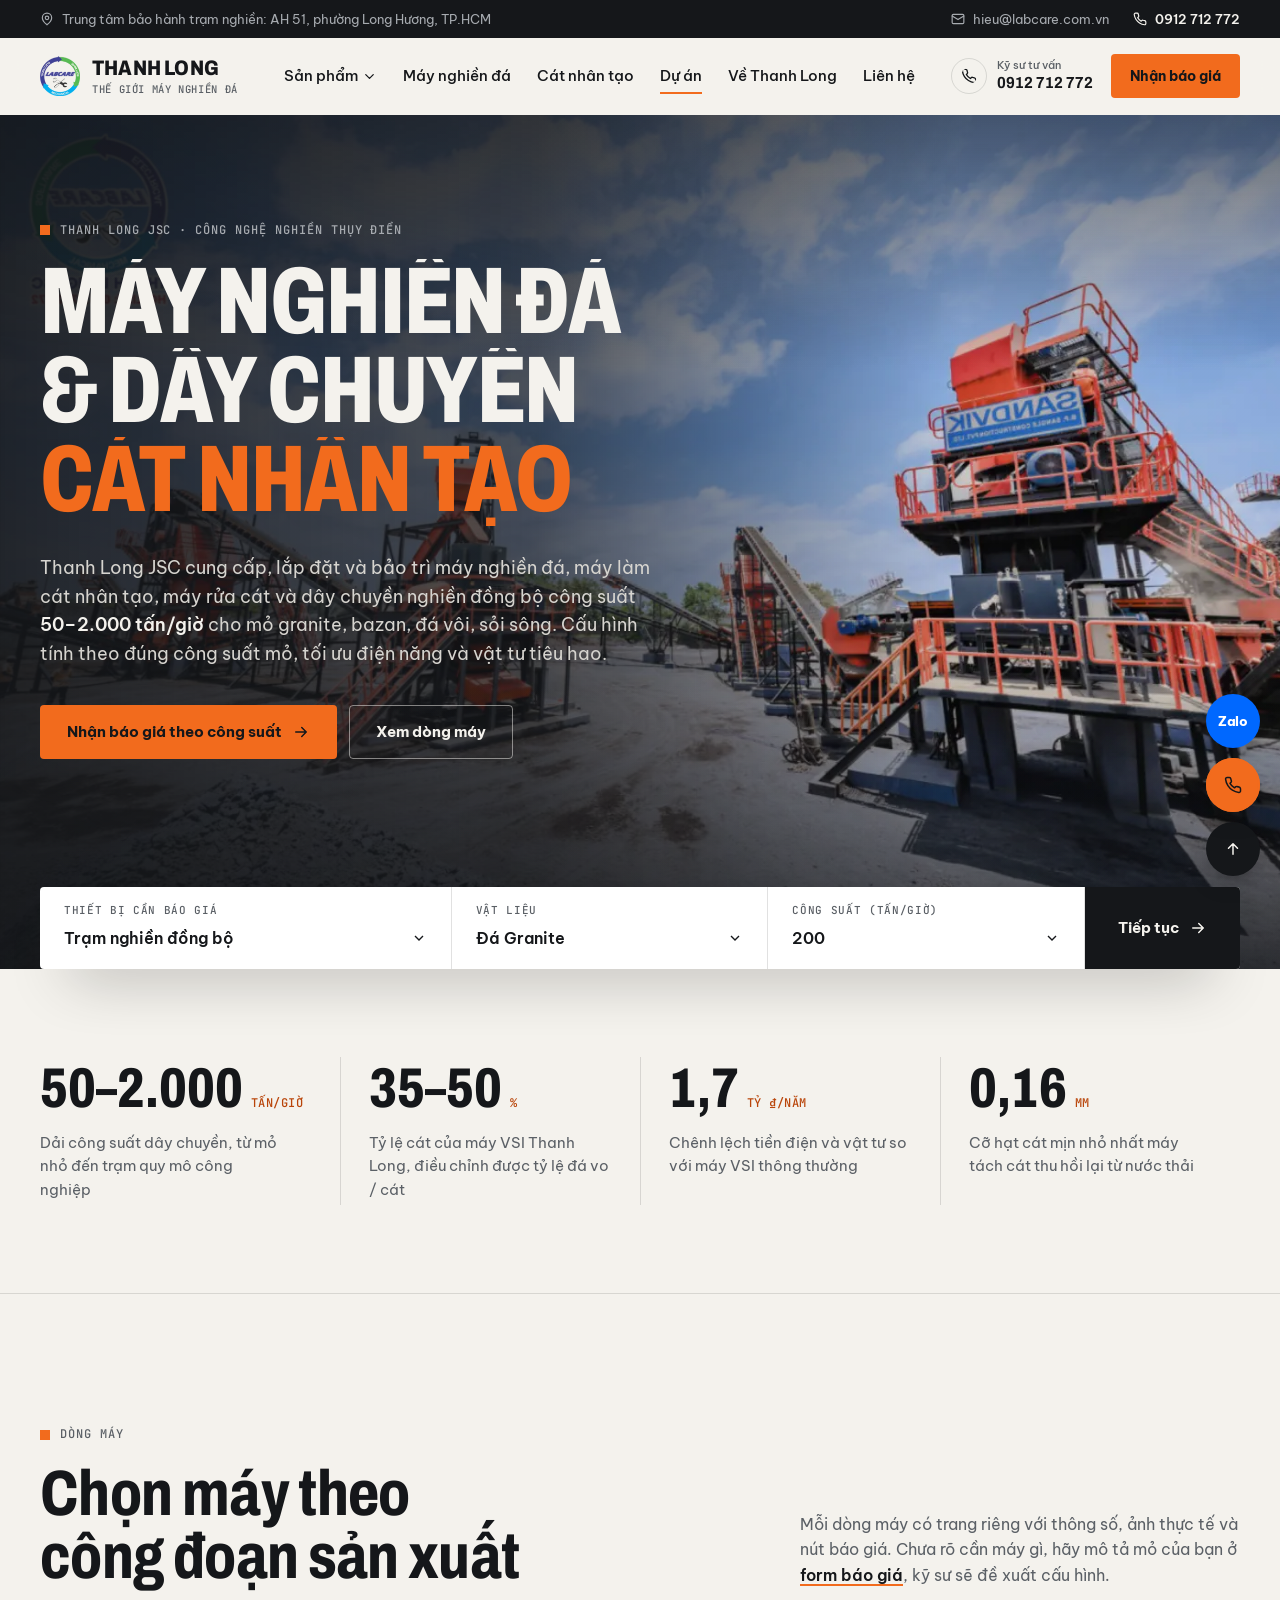
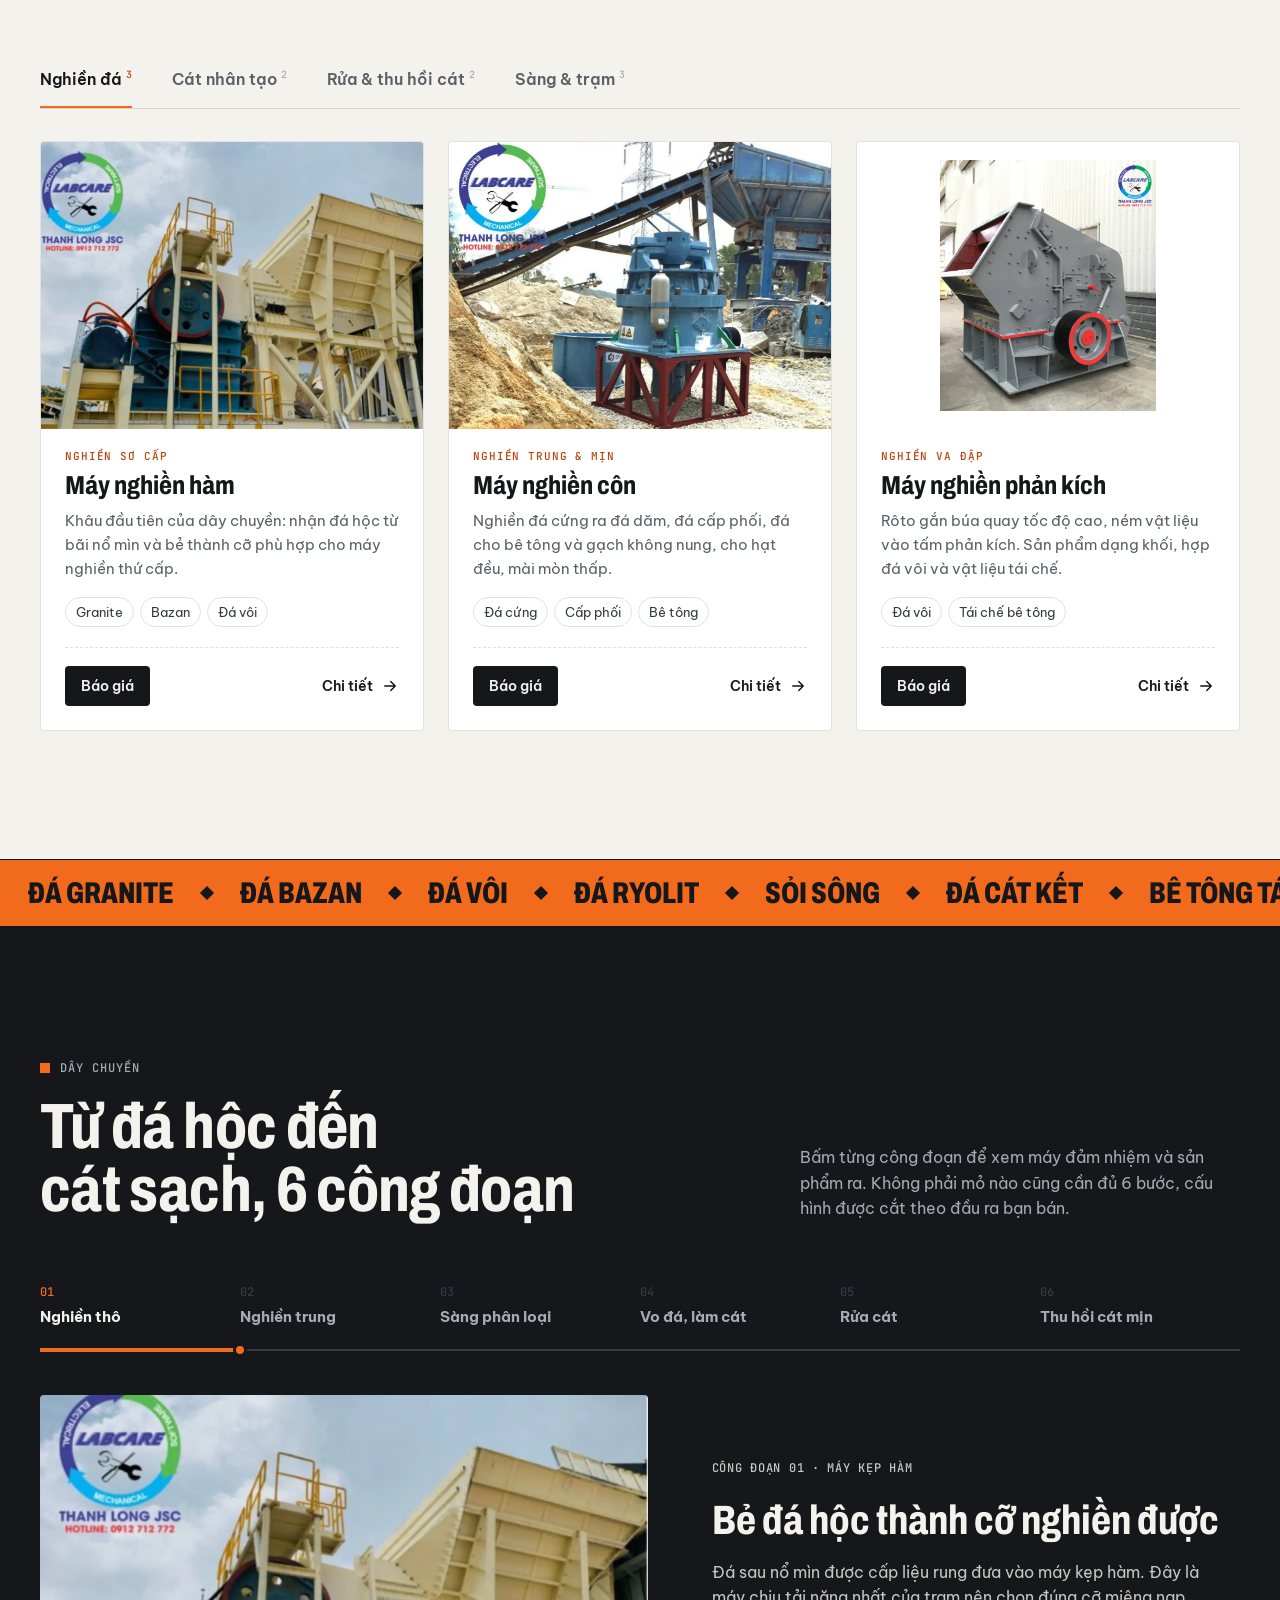
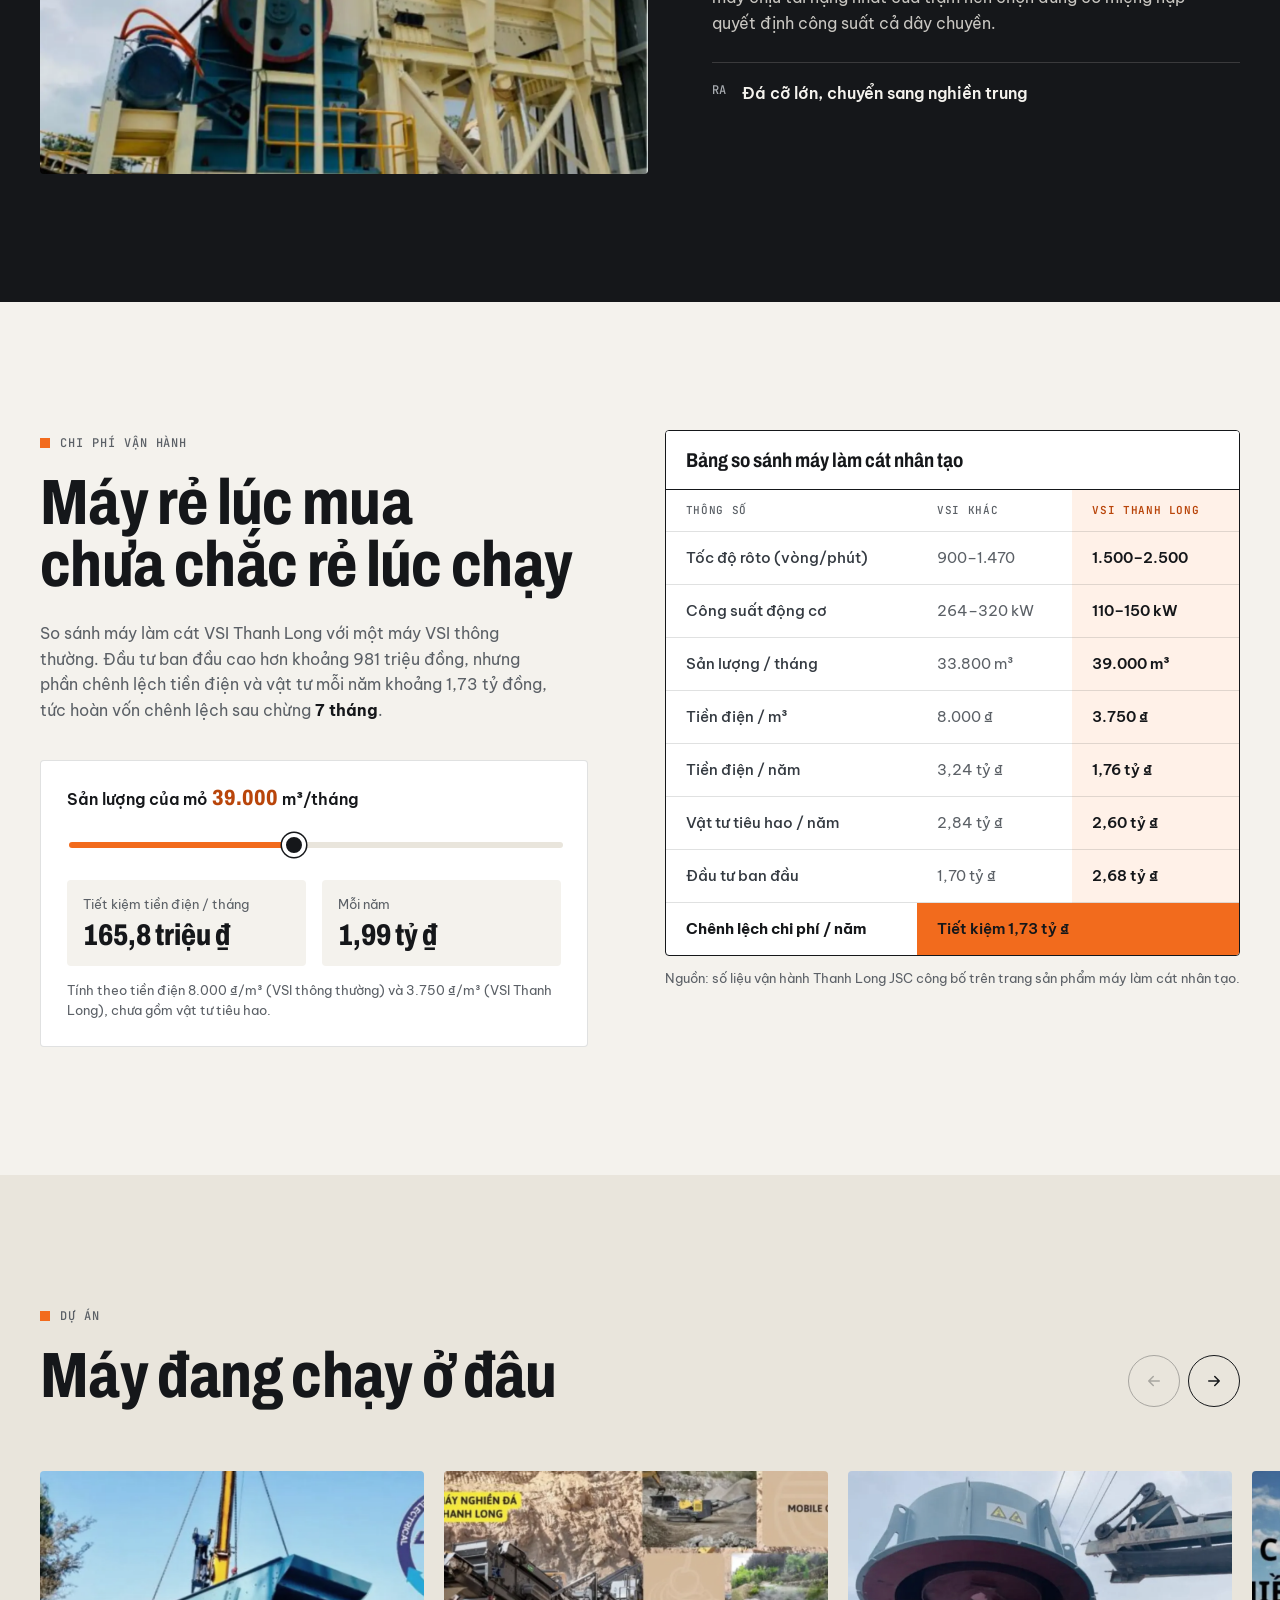
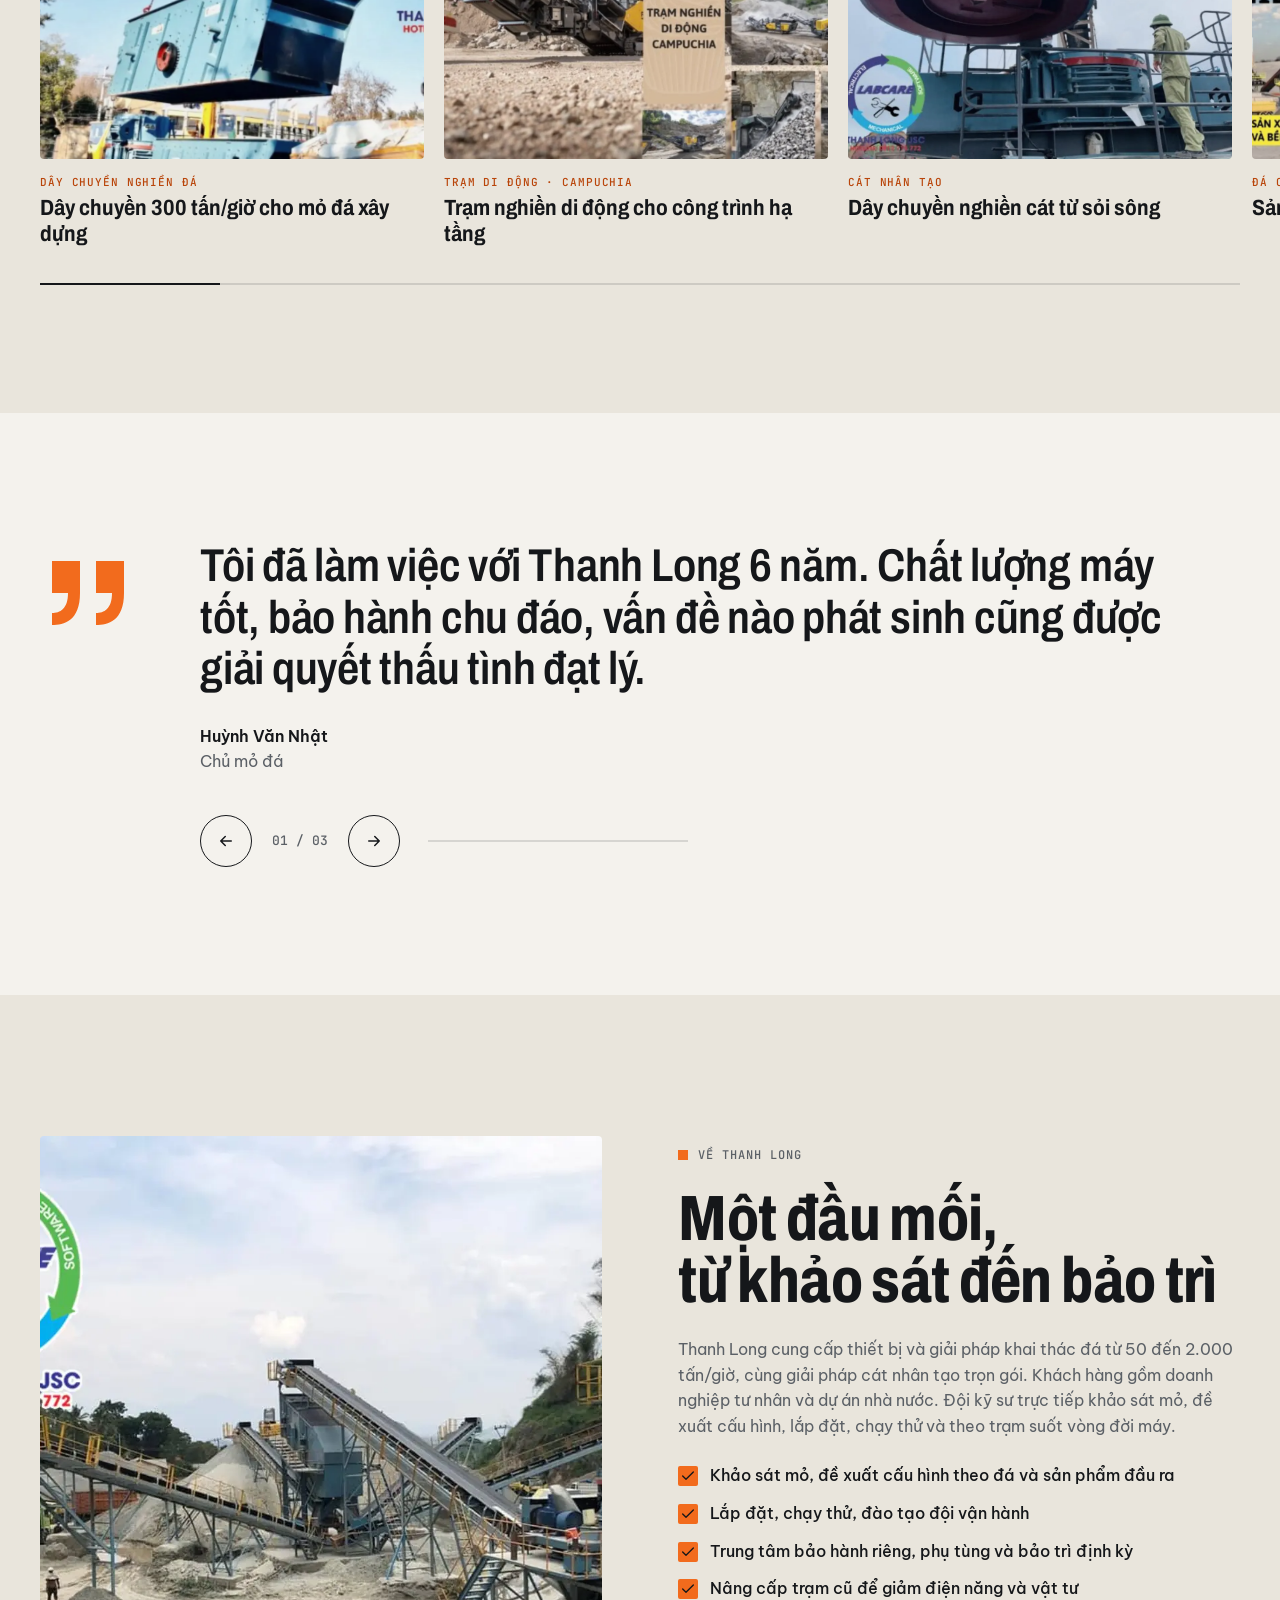
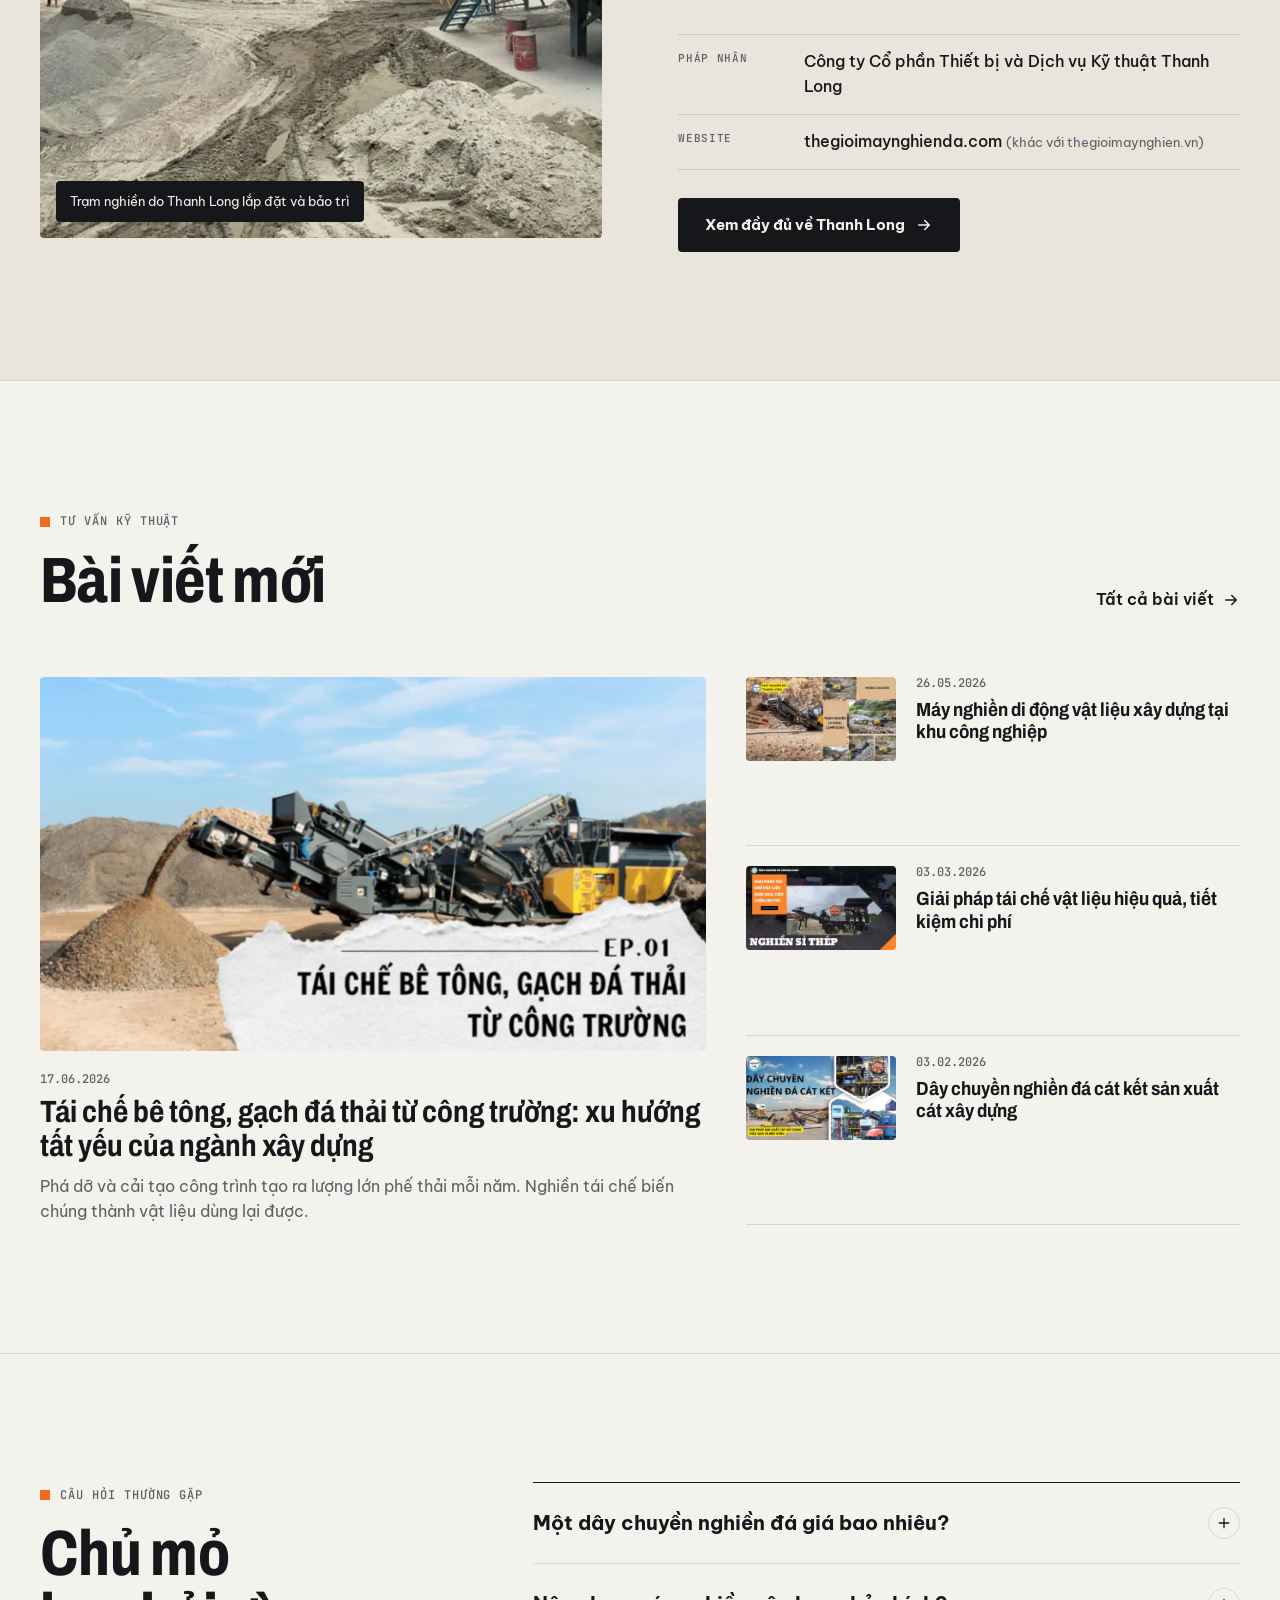
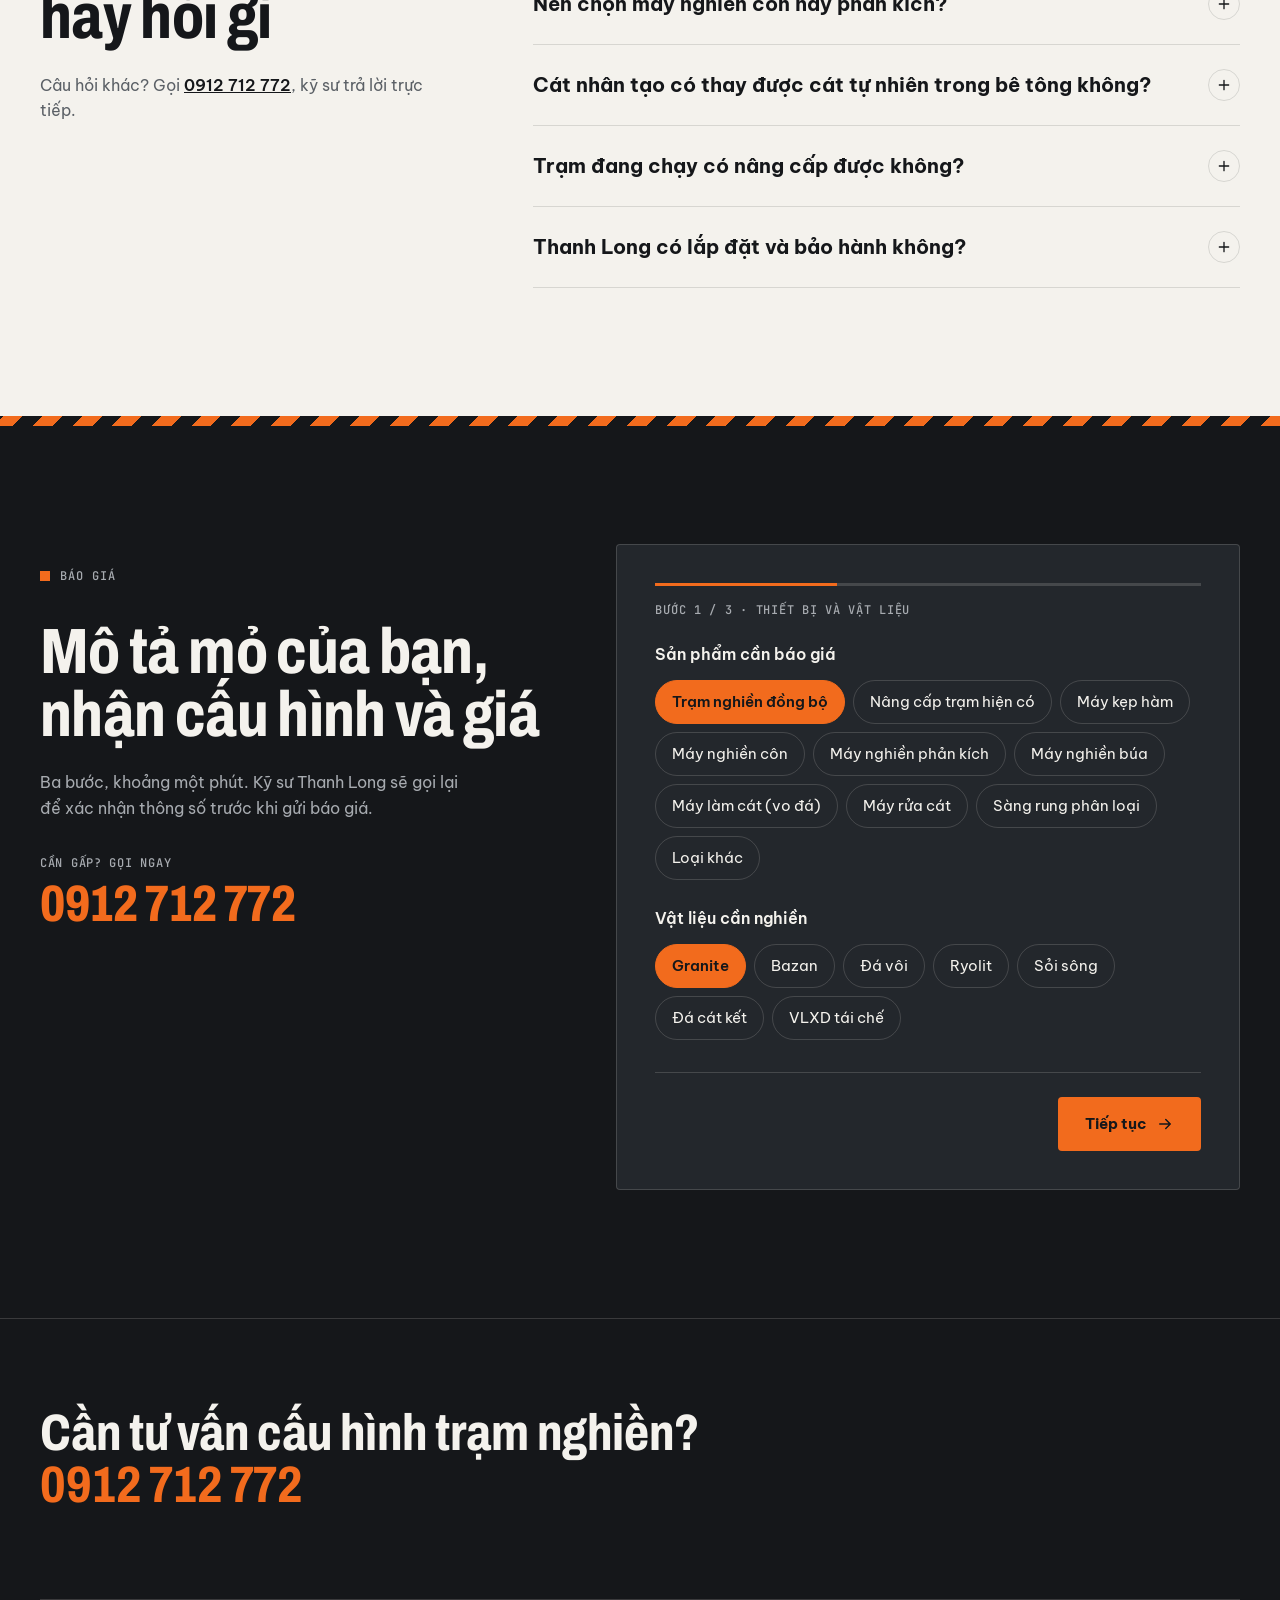
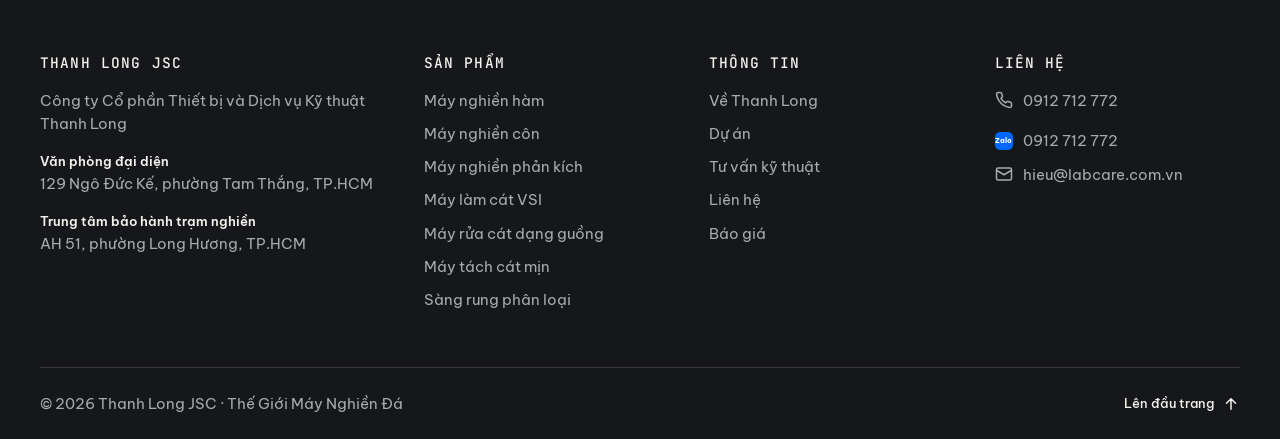
==== commit 27d8a872: "Initial commit: thegioimaynghienda static site" ====
--- a/index.html
+++ b/index.html
@@ -4,683 +4,830 @@
   <meta charset="utf-8">
   <meta name="viewport" content="width=device-width, initial-scale=1">
   <title>Máy nghiền đá, dây chuyền nghiền sàng 50–2.000 t/h | Thanh Long</title>
-  <meta name="description" content="Thanh Long JSC cung cấp, lắp đặt, bảo trì máy nghiền đá, máy làm cát nhân tạo VSI, máy rửa cát và dây chuyền nghiền sàng 50–2.000 tấn/giờ. Hotline 0912 712 772.">
-  <link rel="canonical" href="https://thegioimaynghienda.com/">
+  <meta name="description" content="Thanh Long JSC cung cấp, lắp đặt, bảo trì máy nghiền đá, máy làm cát nhân tạo, máy rửa cát và dây chuyền nghiền đồng bộ 50–2.000 tấn/giờ. Hotline 0912 712 772.">
   <meta property="og:locale" content="vi_VN">
   <meta property="og:type" content="website">
-  <meta property="og:site_name" content="Thế Giới Máy Nghiền Đá">
-  <meta property="og:title" content="Máy nghiền đá, dây chuyền nghiền sàng | Thanh Long JSC">
-  <meta property="og:description" content="Máy nghiền đá, máy làm cát VSI, máy rửa cát, dây chuyền 50–2.000 tấn/giờ. Khảo sát mỏ, báo giá theo công suất.">
+  <meta property="og:title" content="Máy nghiền đá & dây chuyền cát nhân tạo | Thanh Long JSC">
+  <meta property="og:description" content="Máy nghiền đá, máy làm cát, máy rửa cát và dây chuyền đồng bộ 50–2.000 tấn/giờ. Khảo sát mỏ, báo giá theo công suất.">
   <meta property="og:image" content="assets/img/sandvik.webp">
-  <meta name="theme-color" content="#0059b1">
+  <meta name="theme-color" content="#15171a">
   <link rel="icon" href="assets/img/logo.webp" type="image/webp">
 
   <link rel="preconnect" href="https://fonts.googleapis.com">
   <link rel="preconnect" href="https://fonts.gstatic.com" crossorigin>
-  <link href="https://fonts.googleapis.com/css2?family=Montserrat:wght@500;600;700;800&family=Open+Sans:wght@400;600;700&display=swap" rel="stylesheet">
+  <link href="https://fonts.googleapis.com/css2?family=Archivo:wdth,wght@62..125,500..800&family=Be+Vietnam+Pro:wght@400;500;600&family=JetBrains+Mono:wght@500&display=swap" rel="stylesheet">
   <link rel="preload" as="image" href="assets/img/sandvik.webp" fetchpriority="high">
   <link rel="stylesheet" href="assets/css/style.css">
 
   <script type="application/ld+json">
   {
     "@context": "https://schema.org",
-    "@graph": [
-      {
-        "@type": "Organization",
-        "@id": "https://thegioimaynghienda.com/#org",
-        "name": "Công ty Cổ phần Thiết bị và Dịch vụ Kỹ thuật Thanh Long",
-        "alternateName": ["Thanh Long JSC", "Thế Giới Máy Nghiền Đá"],
-        "url": "https://thegioimaynghienda.com/",
-        "logo": "https://thegioimaynghienda.com/assets/img/logo.webp",
-        "email": "hieu@labcare.com.vn",
-        "contactPoint": {"@type": "ContactPoint", "telephone": "+84912712772", "contactType": "sales", "areaServed": "VN", "availableLanguage": "vi"}
-      },
-      {
-        "@type": "LocalBusiness",
-        "name": "Thanh Long JSC – Văn phòng đại diện TP.HCM",
-        "parentOrganization": {"@id": "https://thegioimaynghienda.com/#org"},
-        "telephone": "+84912712772",
-        "image": "https://thegioimaynghienda.com/assets/img/tram-thanh-long.webp",
-        "address": {"@type": "PostalAddress", "streetAddress": "129 Ngô Đức Kế, phường Tam Thắng", "addressLocality": "Thành phố Hồ Chí Minh", "addressCountry": "VN"}
-      },
-      {
-        "@type": "FAQPage",
-        "mainEntity": [
-          {"@type": "Question", "name": "Một dây chuyền nghiền đá giá bao nhiêu?", "acceptedAnswer": {"@type": "Answer", "text": "Giá phụ thuộc công suất, loại đá và sản phẩm đầu ra. Gửi các thông số này qua form báo giá hoặc gọi 0912 712 772 để kỹ sư Thanh Long đề xuất cấu hình và báo giá chi tiết."}},
-          {"@type": "Question", "name": "Nên chọn máy nghiền côn hay phản kích?", "acceptedAnswer": {"@type": "Answer", "text": "Đá cứng, mài mòn cao như granite, bazan hợp máy côn vì chi phí vật tư thấp hơn. Đá vôi và vật liệu tái chế hợp máy phản kích vì cho hạt dạng khối."}},
-          {"@type": "Question", "name": "Cát nhân tạo có dùng được cho bê tông không?", "acceptedAnswer": {"@type": "Answer", "text": "Có, khi cát đạt TCVN 9205:2012 về cát nghiền cho bê tông và vữa. Cát cần được rửa và kiểm soát hàm lượng hạt mịn trước khi dùng."}},
-          {"@type": "Question", "name": "Thanh Long có lắp đặt và bảo hành không?", "acceptedAnswer": {"@type": "Answer", "text": "Có. Thanh Long khảo sát mỏ, lắp đặt, chạy thử, đào tạo vận hành, bảo hành và bảo trì tại trung tâm bảo hành trạm nghiền ở phường Long Hương."}}
-        ]
-      }
+    "@type": "LocalBusiness",
+    "name": "Công ty Cổ phần Thiết bị và Dịch vụ Kỹ thuật Thanh Long",
+    "alternateName": ["Thanh Long JSC", "Thế Giới Máy Nghiền Đá"],
+    "url": "https://thegioimaynghienda.com/",
+    "telephone": "+84912712772",
+    "email": "hieu@labcare.com.vn",
+    "image": "https://thegioimaynghienda.com/wp-content/uploads/2023/12/dan-may-nghien-sandvik-1202x800.jpg",
+    "address": {
+      "@type": "PostalAddress",
+      "streetAddress": "129 Ngô Đức Kế, phường Tam Thắng",
+      "addressLocality": "Thành phố Hồ Chí Minh",
+      "addressCountry": "VN"
+    },
+    "areaServed": "VN"
+  }
+  </script>
+  <script type="application/ld+json">
+  {
+    "@context": "https://schema.org",
+    "@type": "FAQPage",
+    "mainEntity": [
+      {"@type": "Question", "name": "Một dây chuyền nghiền đá giá bao nhiêu?", "acceptedAnswer": {"@type": "Answer", "text": "Giá phụ thuộc công suất, loại đá và sản phẩm đầu ra. Gửi các thông số này qua form báo giá hoặc gọi 0912 712 772, kỹ sư Thanh Long sẽ đề xuất cấu hình và báo giá chi tiết."}},
+      {"@type": "Question", "name": "Cát nhân tạo có thay được cát tự nhiên trong bê tông không?", "acceptedAnswer": {"@type": "Answer", "text": "Có. Cát nghiền từ máy VSI cho hạt dạng khối, sau khi rửa và tách cát mịn đúng quy trình có thể kiểm soát mô-đun độ lớn để dùng cho bê tông và vữa xây."}},
+      {"@type": "Question", "name": "Thanh Long có lắp đặt và bảo hành không?", "acceptedAnswer": {"@type": "Answer", "text": "Có. Thanh Long khảo sát mỏ, lắp đặt, chạy thử, đào tạo vận hành và bảo hành, bảo trì tại trung tâm bảo hành trạm nghiền."}}
     ]
   }
   </script>
 </head>
-<body>
-  <svg width="0" height="0" style="position:absolute" aria-hidden="true">
-    <symbol id="i-phone" viewBox="0 0 24 24"><path d="M6.6 10.8a15.1 15.1 0 0 0 6.6 6.6l2.2-2.2a1 1 0 0 1 1-.25 11.4 11.4 0 0 0 3.6.57 1 1 0 0 1 1 1V20a1 1 0 0 1-1 1A17 17 0 0 1 3 4a1 1 0 0 1 1-1h3.5a1 1 0 0 1 1 1c0 1.25.2 2.45.57 3.57a1 1 0 0 1-.25 1z"/></symbol>
-    <symbol id="i-mail" viewBox="0 0 24 24"><path d="M20 4H4a2 2 0 0 0-2 2v12a2 2 0 0 0 2 2h16a2 2 0 0 0 2-2V6a2 2 0 0 0-2-2zm0 4-8 5-8-5V6l8 5 8-5z"/></symbol>
-    <symbol id="i-pin" viewBox="0 0 24 24"><path d="M12 2a7 7 0 0 0-7 7c0 5.25 7 13 7 13s7-7.75 7-13a7 7 0 0 0-7-7zm0 9.5A2.5 2.5 0 1 1 12 6.5a2.5 2.5 0 0 1 0 5z"/></symbol>
-    <symbol id="i-search" viewBox="0 0 24 24"><path d="M15.5 14h-.8l-.3-.3A6.5 6.5 0 1 0 14 15.5l.3.3v.8l5 5 1.5-1.5zm-6 0A4.5 4.5 0 1 1 14 9.5 4.5 4.5 0 0 1 9.5 14z"/></symbol>
-    <symbol id="i-down" viewBox="0 0 24 24"><path d="M7 10l5 5 5-5z"/></symbol>
-    <symbol id="i-right" viewBox="0 0 24 24"><path d="M8.6 16.6 13.2 12 8.6 7.4 10 6l6 6-6 6z"/></symbol>
-    <symbol id="i-left" viewBox="0 0 24 24"><path d="M15.4 16.6 10.8 12l4.6-4.6L14 6l-6 6 6 6z"/></symbol>
-    <symbol id="i-check" viewBox="0 0 24 24"><path d="M12 2a10 10 0 1 0 10 10A10 10 0 0 0 12 2zm-2 15-5-5 1.4-1.4L10 14.2l7.6-7.6L19 8z"/></symbol>
-    <symbol id="i-menu" viewBox="0 0 24 24"><path d="M3 6h18v2H3zm0 5h18v2H3zm0 5h18v2H3z"/></symbol>
-    <symbol id="i-close" viewBox="0 0 24 24"><path d="M19 6.4 17.6 5 12 10.6 6.4 5 5 6.4 10.6 12 5 17.6 6.4 19 12 13.4 17.6 19 19 17.6 13.4 12z"/></symbol>
-    <symbol id="i-up" viewBox="0 0 24 24"><path d="M7.4 15.4 12 10.8l4.6 4.6L18 14l-6-6-6 6z"/></symbol>
-    <symbol id="i-plus" viewBox="0 0 24 24"><path d="M19 13h-6v6h-2v-6H5v-2h6V5h2v6h6z"/></symbol>
-    <symbol id="i-gear" viewBox="0 0 24 24"><path d="M19.4 13a7.6 7.6 0 0 0 0-2l2.1-1.6-2-3.5-2.5 1a7.3 7.3 0 0 0-1.7-1L15 3h-4l-.4 2.9a7.3 7.3 0 0 0-1.7 1l-2.5-1-2 3.5L6.6 11a7.6 7.6 0 0 0 0 2l-2.1 1.6 2 3.5 2.5-1a7.3 7.3 0 0 0 1.7 1L11 21h4l.4-2.9a7.3 7.3 0 0 0 1.7-1l2.5 1 2-3.5zM13 15.5a3.5 3.5 0 1 1 3.5-3.5 3.5 3.5 0 0 1-3.5 3.5z"/></symbol>
-    <symbol id="i-bolt" viewBox="0 0 24 24"><path d="M7 2v11h3v9l7-12h-4l4-8z"/></symbol>
-    <symbol id="i-shield" viewBox="0 0 24 24"><path d="M12 1 3 5v6c0 5.6 3.8 10.7 9 12 5.2-1.3 9-6.4 9-12V5zm-2 16-4-4 1.4-1.4 2.6 2.6 6.6-6.6L18 9z"/></symbol>
-    <symbol id="i-tool" viewBox="0 0 24 24"><path d="M22.7 19 13.6 9.9a6.4 6.4 0 0 0-1.5-6.9A6.6 6.6 0 0 0 4.7 1.7l4.4 4.4-3 3-4.4-4.4A6.6 6.6 0 0 0 3 12.1a6.4 6.4 0 0 0 6.9 1.5l9.1 9.1a1 1 0 0 0 1.4 0l2.3-2.3a1 1 0 0 0 0-1.4z"/></symbol>
-    <symbol id="i-quote" viewBox="0 0 24 24"><path d="M6 17h3l2-4V7H5v6h3zm8 0h3l2-4V7h-6v6h3z"/></symbol>
+<body id="top" data-page="home">
+  <!-- layout:header — edit here in index.html, then run: python3 tools/sync-layout.py -->
+  <a class="skip" href="#main">Bỏ qua, đến nội dung chính</a>
+
+  <svg width="0" height="0" class="sr-only" aria-hidden="true">
+    <symbol id="i-phone" viewBox="0 0 24 24"><path d="M22 16.9v3a2 2 0 0 1-2.2 2 19.8 19.8 0 0 1-8.6-3.1 19.5 19.5 0 0 1-6-6A19.8 19.8 0 0 1 2.1 4.2 2 2 0 0 1 4.1 2h3a2 2 0 0 1 2 1.7c.1.9.4 1.8.7 2.7a2 2 0 0 1-.5 2.1L8 9.8a16 16 0 0 0 6 6l1.3-1.3a2 2 0 0 1 2.1-.4c.9.3 1.8.6 2.7.7a2 2 0 0 1 1.7 2z"/></symbol>
+    <symbol id="i-arrow" viewBox="0 0 24 24"><path d="M5 12h14M13 6l6 6-6 6"/></symbol>
+    <symbol id="i-chev" viewBox="0 0 24 24"><path d="m6 9 6 6 6-6"/></symbol>
+    <symbol id="i-menu" viewBox="0 0 24 24"><path d="M4 7h16M4 12h16M4 17h10"/></symbol>
+    <symbol id="i-x" viewBox="0 0 24 24"><path d="M18 6 6 18M6 6l12 12"/></symbol>
+    <symbol id="i-check" viewBox="0 0 24 24"><path d="M20 6 9 17l-5-5"/></symbol>
+    <symbol id="i-pin" viewBox="0 0 24 24"><path d="M20 10c0 6-8 12-8 12s-8-6-8-12a8 8 0 0 1 16 0z"/><circle cx="12" cy="10" r="3"/></symbol>
+    <symbol id="i-mail" viewBox="0 0 24 24"><rect x="2" y="4" width="20" height="16" rx="2"/><path d="m22 7-10 6L2 7"/></symbol>
+    <symbol id="i-plus" viewBox="0 0 24 24"><path d="M12 5v14M5 12h14"/></symbol>
+    <symbol id="i-up" viewBox="0 0 24 24"><path d="M12 19V5M6 11l6-6 6 6"/></symbol>
+    <symbol id="i-quote" viewBox="0 0 24 24"><path d="M3 21c3 0 7-1 7-8V5H3v8h4c0 4-2 5-4 5zM14 21c3 0 7-1 7-8V5h-7v8h4c0 4-2 5-4 5z"/></symbol>
+    <symbol id="i-clock" viewBox="0 0 24 24"><circle cx="12" cy="12" r="10"/><path d="M12 6v6l4 2"/></symbol>
+    <symbol id="i-doc" viewBox="0 0 24 24"><path d="M14 2H6a2 2 0 0 0-2 2v16a2 2 0 0 0 2 2h12a2 2 0 0 0 2-2V8z"/><path d="M14 2v6h6M8 13h8M8 17h5"/></symbol>
   </svg>
 
-  <!-- ============ HEADER ============ -->
-  <header class="header" id="header">
-    <div class="topbar">
-      <div class="container topbar__in">
-        <p class="topbar__left">Máy nghiền đá &amp; cát nhân tạo · Công nghệ Thụy Điển</p>
-        <ul class="topbar__right">
-          <li><a href="mailto:hieu@labcare.com.vn"><svg class="ico"><use href="#i-mail"/></svg>hieu@labcare.com.vn</a></li>
-          <li><a href="tel:0912712772"><svg class="ico"><use href="#i-phone"/></svg>0912 712 772</a></li>
-          <li><a class="topbar__zalo" href="https://zalo.me/0912712772" rel="noopener">Zalo</a></li>
+  <div class="topbar">
+    <div class="wrap topbar__in">
+      <p class="topbar__note"><svg class="ic"><use href="#i-pin"/></svg>Trung tâm bảo hành trạm nghiền: AH 51, phường Long Hương, TP.HCM</p>
+      <div class="topbar__links">
+        <a href="mailto:hieu@labcare.com.vn"><svg class="ic"><use href="#i-mail"/></svg>hieu@labcare.com.vn</a>
+        <a href="tel:0912712772" class="topbar__hot"><svg class="ic"><use href="#i-phone"/></svg>0912 712 772</a>
+      </div>
+    </div>
+  </div>
+
+  <header class="hdr" id="hdr">
+    <div class="wrap hdr__in">
+      <a class="brand" href="./" aria-label="Thanh Long JSC, trang chủ">
+        <img src="assets/img/logo.webp" alt="" width="40" height="39">
+        <span class="brand__txt"><b>Thanh Long</b><small>Thế Giới Máy Nghiền Đá</small></span>
+      </a>
+
+      <nav class="nav" aria-label="Điều hướng chính">
+        <ul class="nav__list">
+          <li class="nav__item has-mega">
+            <button class="nav__link" data-nav="san-pham" aria-expanded="false" aria-controls="mega">Sản phẩm<svg class="ic"><use href="#i-chev"/></svg></button>
+            <div class="mega" id="mega">
+              <div class="wrap mega__in">
+                <div class="mega__col">
+                  <a class="mega__h" href="may-nghien-da/">Máy nghiền đá<svg class="ic"><use href="#i-arrow"/></svg></a>
+                  <a href="may-nghien-da/may-nghien-ham/">Máy nghiền hàm (kẹp hàm)</a>
+                  <a href="may-nghien-da/#may-nghien-con">Máy nghiền côn</a>
+                  <a href="may-nghien-da/#may-nghien-phan-kich">Máy nghiền phản kích</a>
+                  <a href="may-nghien-da/#may-nghien-bua">Máy nghiền búa</a>
+                  <a href="may-nghien-da/#tram-di-dong">Trạm nghiền di động</a>
+                </div>
+                <div class="mega__col">
+                  <a class="mega__h" href="cat-nhan-tao/">Cát nhân tạo<svg class="ic"><use href="#i-arrow"/></svg></a>
+                  <a href="cat-nhan-tao/may-lam-cat-vsi/">Máy làm cát VSI (vo đá)</a>
+                  <a href="cat-nhan-tao/#day-chuyen">Dây chuyền cát nhân tạo</a>
+                  <p class="mega__h">Rửa &amp; thu hồi cát</p>
+                  <a href="cat-nhan-tao/#rua-cat">Máy rửa cát dạng guồng</a>
+                  <a href="cat-nhan-tao/#tach-cat-min">Máy tách cát mịn</a>
+                  <a href="cat-nhan-tao/#rua-cat">Rửa cát UltraWash McLanahan</a>
+                </div>
+                <div class="mega__col">
+                  <a class="mega__h" href="may-nghien-da/#cau-hinh">Dây chuyền nghiền sàng<svg class="ic"><use href="#i-arrow"/></svg></a>
+                  <a href="may-nghien-da/#sang-rung">Sàng rung phân loại</a>
+                  <a href="may-nghien-da/#cau-hinh">Cấu hình theo công suất</a>
+                  <p class="mega__h">Dịch vụ</p>
+                  <a href="gioi-thieu/#quy-trinh">Khảo sát, lắp đặt, chạy thử</a>
+                  <a href="gioi-thieu/#quy-trinh">Bảo trì, phụ tùng</a>
+                  <a href="#bao-gia">Nâng cấp trạm hiện có</a>
+                </div>
+                <a class="mega__feat" href="may-nghien-da/#cau-hinh">
+                  <img src="assets/img/tram-thanh-long.webp" alt="Trạm nghiền đá Thanh Long đang vận hành" loading="lazy" width="560" height="420">
+                  <span><small>Chưa biết chọn máy nào?</small>Cấu hình dây chuyền theo công suất mỏ<svg class="ic"><use href="#i-arrow"/></svg></span>
+                </a>
+              </div>
+            </div>
+          </li>
+          <li class="nav__item"><a class="nav__link" data-nav="may-nghien-da" href="may-nghien-da/">Máy nghiền đá</a></li>
+          <li class="nav__item"><a class="nav__link" data-nav="cat-nhan-tao" href="cat-nhan-tao/">Cát nhân tạo</a></li>
+          <li class="nav__item"><a class="nav__link" href="./#du-an">Dự án</a></li>
+          <li class="nav__item"><a class="nav__link" data-nav="gioi-thieu" href="gioi-thieu/">Về Thanh Long</a></li>
+          <li class="nav__item"><a class="nav__link" data-nav="lien-he" href="lien-he/">Liên hệ</a></li>
         </ul>
-      </div>
-    </div>
-
-    <div class="header-wrapper" id="headerWrap">
-      <div class="container masthead">
-        <button class="nav-toggle" id="navToggle" aria-label="Mở menu" aria-expanded="false" aria-controls="offcanvas"><svg class="ico"><use href="#i-menu"/></svg></button>
-        <a class="logo" href="#top" aria-label="Thanh Long JSC - Trang chủ">
-          <img src="assets/img/logo.webp" alt="" width="52" height="51">
-          <span class="logo__txt"><b>THANH LONG</b><small>Thế giới máy nghiền đá</small></span>
-        </a>
-        <nav class="nav" aria-label="Menu chính">
-          <ul>
-            <li><a class="active" href="#top">Trang chủ</a></li>
-            <li><a href="#gioi-thieu">Giới thiệu</a></li>
-            <li class="has-dropdown">
-              <a href="#san-pham" aria-haspopup="true">Sản phẩm<svg class="ico ico--sm"><use href="#i-down"/></svg></a>
-              <ul class="dropdown">
-                <li><a href="#nhom-nghien">Máy nghiền đá</a></li>
-                <li><a href="#nhom-cat">Máy làm cát nhân tạo</a></li>
-                <li><a href="#nhom-cat">Máy rửa cát, tách cát mịn</a></li>
-                <li><a href="#nhom-nghien">Sàng rung, trạm di động</a></li>
-                <li><a href="#day-chuyen">Dây chuyền theo công suất</a></li>
-              </ul>
-            </li>
-            <li><a href="#dich-vu">Dịch vụ</a></li>
-            <li><a href="#du-an">Dự án</a></li>
-            <li><a href="#tin-tuc">Tin tức</a></li>
-            <li><a href="#bao-gia">Báo giá</a></li>
-            <li><a href="#lien-he">Liên hệ</a></li>
-          </ul>
-        </nav>
-        <button class="search-btn" id="searchBtn" aria-label="Tìm kiếm" aria-expanded="false" aria-controls="searchBox"><svg class="ico"><use href="#i-search"/></svg></button>
-        <form class="search-box" id="searchBox" role="search" action="https://thegioimaynghienda.com/" hidden>
-          <input type="search" name="s" placeholder="Tìm máy, bài viết..." aria-label="Từ khóa tìm kiếm">
-          <button type="submit" aria-label="Tìm"><svg class="ico"><use href="#i-search"/></svg></button>
-        </form>
+      </nav>
+
+      <div class="hdr__cta">
+        <a class="hdr__phone" href="tel:0912712772"><svg class="ic"><use href="#i-phone"/></svg><span><small>Kỹ sư tư vấn</small>0912 712 772</span></a>
+        <a class="btn btn--accent btn--sm" href="#bao-gia">Nhận báo giá</a>
+        <button class="burger" id="burger" aria-label="Mở menu" aria-expanded="false" aria-controls="drawer"><svg class="ic"><use href="#i-menu"/></svg></button>
       </div>
     </div>
   </header>
 
-  <!-- ============ OFF-CANVAS MENU (mobile) ============ -->
-  <div class="offcanvas" id="offcanvas" aria-hidden="true">
-    <div class="offcanvas__bg" data-close></div>
-    <div class="offcanvas__panel" role="dialog" aria-modal="true" aria-label="Menu">
-      <button class="offcanvas__close" data-close aria-label="Đóng menu"><svg class="ico"><use href="#i-close"/></svg></button>
-      <form class="offcanvas__search" role="search" action="https://thegioimaynghienda.com/">
-        <input type="search" name="s" placeholder="Tìm kiếm..." aria-label="Từ khóa tìm kiếm">
-        <button type="submit" aria-label="Tìm"><svg class="ico"><use href="#i-search"/></svg></button>
-      </form>
-      <ul class="mnav">
-        <li><a href="#top">Trang chủ</a></li>
-        <li><a href="#gioi-thieu">Giới thiệu</a></li>
-        <li class="mnav__sub">
-          <a href="#san-pham">Sản phẩm</a>
-          <button class="mnav__toggle" aria-expanded="false" aria-label="Mở danh mục sản phẩm"><svg class="ico"><use href="#i-down"/></svg></button>
-          <ul>
-            <li><a href="#nhom-nghien">Máy nghiền đá</a></li>
-            <li><a href="#nhom-cat">Máy làm cát nhân tạo</a></li>
-            <li><a href="#nhom-cat">Máy rửa cát, tách cát mịn</a></li>
-            <li><a href="#day-chuyen">Dây chuyền theo công suất</a></li>
-          </ul>
-        </li>
-        <li><a href="#dich-vu">Dịch vụ</a></li>
-        <li><a href="#du-an">Dự án</a></li>
-        <li><a href="#tin-tuc">Tin tức</a></li>
-        <li><a href="#bao-gia">Báo giá</a></li>
-        <li><a href="#lien-he">Liên hệ</a></li>
-      </ul>
-      <a class="offcanvas__call" href="tel:0912712772"><svg class="ico"><use href="#i-phone"/></svg>0912 712 772</a>
+  <div class="drawer" id="drawer" aria-hidden="true">
+    <div class="drawer__scrim" data-close></div>
+    <div class="drawer__panel" role="dialog" aria-modal="true" aria-label="Menu">
+      <div class="drawer__top">
+        <span class="brand__txt"><b>Thanh Long</b><small>Thế Giới Máy Nghiền Đá</small></span>
+        <button class="drawer__close" data-close aria-label="Đóng menu"><svg class="ic"><use href="#i-x"/></svg></button>
+      </div>
+      <nav class="drawer__nav" aria-label="Menu di động">
+        <div class="acc">
+          <button class="acc__btn" aria-expanded="false">Máy nghiền đá<svg class="ic"><use href="#i-plus"/></svg></button>
+          <div class="acc__body"><div>
+            <a href="may-nghien-da/">Tổng quan các dòng máy</a>
+            <a href="may-nghien-da/may-nghien-ham/">Máy nghiền hàm</a>
+            <a href="may-nghien-da/#may-nghien-con">Máy nghiền côn</a>
+            <a href="may-nghien-da/#may-nghien-phan-kich">Máy nghiền phản kích</a>
+            <a href="may-nghien-da/#cau-hinh">Dây chuyền theo công suất</a>
+          </div></div>
+        </div>
+        <div class="acc">
+          <button class="acc__btn" aria-expanded="false">Cát nhân tạo<svg class="ic"><use href="#i-plus"/></svg></button>
+          <div class="acc__body"><div>
+            <a href="cat-nhan-tao/">Tổng quan cát nhân tạo</a>
+            <a href="cat-nhan-tao/may-lam-cat-vsi/">Máy làm cát VSI</a>
+            <a href="cat-nhan-tao/#rua-cat">Máy rửa cát</a>
+            <a href="cat-nhan-tao/#tach-cat-min">Máy tách cát mịn</a>
+          </div></div>
+        </div>
+        <a href="./#du-an">Dự án</a>
+        <a href="gioi-thieu/">Về Thanh Long</a>
+        <a href="lien-he/">Liên hệ</a>
+      </nav>
+      <div class="drawer__foot">
+        <a class="btn btn--accent btn--block" href="#bao-gia">Nhận báo giá</a>
+        <a class="btn btn--line btn--block" href="tel:0912712772"><svg class="ic"><use href="#i-phone"/></svg>Gọi 0912 712 772</a>
+      </div>
     </div>
   </div>
-
-  <main id="top">
-    <!-- ============ BANNER SLIDER ============ -->
-    <section class="slider" id="slider" aria-roledescription="carousel" aria-label="Banner">
-      <div class="slider__track">
-        <div class="slide is-active" role="group" aria-roledescription="slide" aria-label="1 / 3">
-          <img class="slide__bg" src="assets/img/sandvik.webp" alt="Dàn máy nghiền đá đang vận hành tại mỏ" width="1202" height="800" fetchpriority="high">
-          <div class="container slide__in">
-            <p class="slide__kicker">Thanh Long JSC · Thế giới máy nghiền đá</p>
-            <h1 class="slide__title">Máy nghiền đá<br>Dây chuyền nghiền sàng</h1>
-            <ul class="slide__list">
-              <li><svg class="ico"><use href="#i-check"/></svg>Công suất 50 – 2.000 tấn/giờ</li>
-              <li><svg class="ico"><use href="#i-check"/></svg>Granite, bazan, đá vôi, sỏi sông</li>
-            </ul>
-          </div>
-        </div>
-        <div class="slide" role="group" aria-roledescription="slide" aria-label="2 / 3">
-          <img class="slide__bg" src="assets/img/vsi.webp" alt="Máy làm cát nhân tạo VSI" width="1280" height="960" loading="lazy">
-          <div class="container slide__in">
-            <p class="slide__kicker">Giải pháp cát nhân tạo</p>
-            <p class="slide__title">Máy làm cát VSI<br>Tiết kiệm 1,73 tỷ/năm</p>
-            <ul class="slide__list">
-              <li><svg class="ico"><use href="#i-check"/></svg>Động cơ chỉ 110 – 150 kW</li>
-              <li><svg class="ico"><use href="#i-check"/></svg>Tỷ lệ cát 35 – 50%</li>
-            </ul>
-          </div>
-        </div>
-        <div class="slide" role="group" aria-roledescription="slide" aria-label="3 / 3">
-          <img class="slide__bg" src="assets/img/rua-cat.webp" alt="Máy rửa cát dạng guồng" width="1400" height="840" loading="lazy">
-          <div class="container slide__in">
-            <p class="slide__kicker">Rửa cát · Thu hồi cát mịn</p>
-            <p class="slide__title">Cát sạch hơn<br>Thất thoát ít hơn</p>
-            <ul class="slide__list">
-              <li><svg class="ico"><use href="#i-check"/></svg>Thu hồi hạt 0,16 – 3 mm</li>
-              <li><svg class="ico"><use href="#i-check"/></svg>Rửa cát UltraWash McLanahan</li>
-            </ul>
-          </div>
-        </div>
-      </div>
-      <div class="slider__cta">
-        <div class="container slider__cta-in">
-          <a class="cta-tag" href="#bao-gia">Liên hệ tư vấn</a>
-          <a class="cta-phone" href="tel:0912712772"><span><svg class="ico"><use href="#i-phone"/></svg></span>0912 712 772</a>
-          <span class="cta-web">thegioimaynghienda.com</span>
-        </div>
-      </div>
-      <button class="slider__arrow slider__arrow--prev" aria-label="Banner trước"><svg class="ico"><use href="#i-left"/></svg></button>
-      <button class="slider__arrow slider__arrow--next" aria-label="Banner sau"><svg class="ico"><use href="#i-right"/></svg></button>
-      <div class="slider__dots" role="tablist" aria-label="Chọn banner">
-        <button role="tab" aria-selected="true" aria-label="Banner 1" class="is-active"></button>
-        <button role="tab" aria-selected="false" aria-label="Banner 2"></button>
-        <button role="tab" aria-selected="false" aria-label="Banner 3"></button>
-      </div>
-    </section>
-
-    <!-- ============ ABOUT ============ -->
-    <section class="section about" id="gioi-thieu">
-      <div class="container about__in">
-        <div class="about__txt reveal">
-          <h2 class="about__title">Về Thanh Long</h2>
-          <p><b>Công ty Cổ phần Thiết bị và Dịch vụ Kỹ thuật Thanh Long</b> (Thanh Long JSC) cung cấp, lắp đặt và bảo trì máy nghiền đá, máy làm cát nhân tạo, máy rửa cát và dây chuyền nghiền sàng công suất <b>50 – 2.000 tấn/giờ</b> cho mỏ đá granite, bazan, đá vôi và sỏi sông.</p>
-          <p>Với hơn 10 năm trong ngành nghiền đá và cát nhân tạo, đội kỹ sư Thanh Long trực tiếp khảo sát mỏ, tính cấu hình bằng phần mềm mô phỏng công suất, lắp đặt, chạy thử và đồng hành bảo trì suốt vòng đời máy.</p>
-          <p>Khách hàng của Thanh Long gồm doanh nghiệp khai thác tư nhân và các dự án hạ tầng nhà nước trên cả nước.</p>
-          <a class="button button--primary" href="#lien-he">Xem chi tiết<svg class="ico ico--sm"><use href="#i-right"/></svg></a>
-        </div>
-        <figure class="about__img reveal">
-          <img src="assets/img/tram-thanh-long.webp" alt="Trạm nghiền đá do Thanh Long lắp đặt" width="1080" height="810" loading="lazy">
-        </figure>
-      </div>
-      <div class="container">
-        <ul class="stats">
-          <li class="reveal"><b><span data-count="10">0</span>+</b><span>năm kinh nghiệm</span></li>
-          <li class="reveal"><b><span data-count="2000">0</span></b><span>tấn/giờ công suất tối đa</span></li>
-          <li class="reveal"><b><span data-count="50">0</span>%</b><span>tỷ lệ cát máy VSI</span></li>
-          <li class="reveal"><b><span data-count="1.73" data-dec="2">0</span> tỷ</b><span>tiết kiệm mỗi năm với VSI</span></li>
-        </ul>
+  <!-- /layout:header -->
+
+  <main id="main">
+    <!-- ============ HERO ============ -->
+    <section class="hero">
+      <div class="hero__media">
+        <img src="assets/img/sandvik.webp" alt="Dàn máy nghiền đá đang vận hành tại mỏ" width="1202" height="800" fetchpriority="high">
+      </div>
+      <div class="wrap hero__in">
+        <p class="eyebrow eyebrow--light"><span class="dot"></span>Thanh Long JSC · Công nghệ nghiền Thụy Điển</p>
+        <h1 class="hero__h">
+          <span class="ln"><span>Máy nghiền đá</span></span>
+          <span class="ln"><span>&amp; dây chuyền</span></span>
+          <span class="ln"><span><em>cát nhân tạo</em></span></span>
+        </h1>
+        <p class="hero__lead">Thanh Long JSC cung cấp, lắp đặt và bảo trì máy nghiền đá, máy làm cát nhân tạo, máy rửa cát và dây chuyền nghiền đồng bộ công suất <strong>50–2.000 tấn/giờ</strong> cho mỏ granite, bazan, đá vôi, sỏi sông. Cấu hình tính theo đúng công suất mỏ, tối ưu điện năng và vật tư tiêu hao.</p>
+        <div class="hero__btns">
+          <a class="btn btn--accent" href="#bao-gia">Nhận báo giá theo công suất<svg class="ic"><use href="#i-arrow"/></svg></a>
+          <a class="btn btn--ghost" href="#san-pham">Xem dòng máy</a>
+        </div>
+      </div>
+
+      <form class="qbar wrap" id="qbar" aria-label="Báo giá nhanh">
+        <div class="qbar__f">
+          <label for="qb-type">Thiết bị cần báo giá</label>
+          <select id="qb-type">
+            <option>Trạm nghiền đồng bộ</option>
+            <option>Nâng cấp trạm hiện có</option>
+            <option>Máy kẹp hàm</option>
+            <option>Máy nghiền côn</option>
+            <option>Máy nghiền phản kích</option>
+            <option>Máy nghiền cát nhân tạo (vo đá)</option>
+            <option>Máy rửa cát</option>
+            <option>Sàng rung phân loại</option>
+          </select>
+        </div>
+        <div class="qbar__f">
+          <label for="qb-mat">Vật liệu</label>
+          <select id="qb-mat">
+            <option>Đá Granite</option><option>Đá Bazan</option><option>Đá Vôi</option><option>Đá Ryolit</option><option>Sỏi sông</option><option>Đá cát kết</option><option>Vật liệu xây dựng tái chế</option>
+          </select>
+        </div>
+        <div class="qbar__f">
+          <label for="qb-cap">Công suất (tấn/giờ)</label>
+          <select id="qb-cap">
+            <option>50</option><option>100</option><option>150</option><option selected>200</option><option>250</option><option>300</option><option>350</option><option>450</option><option>500</option><option>800</option><option>Trên 800</option>
+          </select>
+        </div>
+        <button class="btn btn--dark" type="submit">Tiếp tục<svg class="ic"><use href="#i-arrow"/></svg></button>
+      </form>
+    </section>
+
+    <!-- ============ FACTS ============ -->
+    <section class="facts" aria-label="Số liệu chính">
+      <div class="wrap facts__grid">
+        <div class="fact" data-reveal>
+          <p class="fact__n"><span data-count="2000" data-prefix="50–">0</span><small>tấn/giờ</small></p>
+          <p class="fact__l">Dải công suất dây chuyền, từ mỏ nhỏ đến trạm quy mô công nghiệp</p>
+        </div>
+        <div class="fact" data-reveal style="--i:1">
+          <p class="fact__n"><span data-count="50" data-prefix="35–">0</span><small>%</small></p>
+          <p class="fact__l">Tỷ lệ cát của máy VSI Thanh Long, điều chỉnh được tỷ lệ đá vo / cát</p>
+        </div>
+        <div class="fact" data-reveal style="--i:2">
+          <p class="fact__n"><span data-count="1.7" data-dec="1">0</span><small>tỷ ₫/năm</small></p>
+          <p class="fact__l">Chênh lệch tiền điện và vật tư so với máy VSI thông thường</p>
+        </div>
+        <div class="fact" data-reveal style="--i:3">
+          <p class="fact__n"><span data-count="0.16" data-dec="2">0</span><small>mm</small></p>
+          <p class="fact__l">Cỡ hạt cát mịn nhỏ nhất máy tách cát thu hồi lại từ nước thải</p>
+        </div>
       </div>
     </section>
 
     <!-- ============ PRODUCTS ============ -->
-    <section class="section section--gray" id="san-pham">
-      <div class="container">
-        <div class="section-title reveal"><h2>Sản phẩm</h2></div>
-
-        <div class="lines">
-          <a class="line-box reveal" href="#nhom-nghien">
-            <h3>Nghiền sàng đá</h3>
-            <p>Máy nghiền hàm, nghiền côn, phản kích, nghiền búa, sàng rung và trạm nghiền di động cho dây chuyền đá xây dựng 50 – 2.000 tấn/giờ.</p>
-            <span class="line-box__more">Xem sản phẩm<svg class="ico ico--sm"><use href="#i-right"/></svg></span>
-          </a>
-          <a class="line-box reveal" href="#nhom-cat">
-            <h3>Cát nhân tạo</h3>
-            <p>Máy làm cát VSI vo đá ra cát hạt khối, tỷ lệ cát 35 – 50%, tiền điện chỉ khoảng 3.750 đồng mỗi khối cát.</p>
-            <span class="line-box__more">Xem sản phẩm<svg class="ico ico--sm"><use href="#i-right"/></svg></span>
-          </a>
-          <a class="line-box reveal" href="#nhom-cat">
-            <h3>Rửa &amp; thu hồi cát</h3>
-            <p>Máy rửa cát dạng guồng, máy tách cát mịn thu hồi hạt 0,16 – 3 mm và hệ thống rửa cát UltraWash của McLanahan.</p>
-            <span class="line-box__more">Xem sản phẩm<svg class="ico ico--sm"><use href="#i-right"/></svg></span>
-          </a>
-        </div>
-
-        <div class="group" id="nhom-nghien">
-          <div class="group__bar"><h3>Máy nghiền đá</h3><a href="https://thegioimaynghienda.com/may-nghien-da-1x2-lon-nhat-tai-viet-nam/">Xem thêm<svg class="ico ico--sm"><use href="#i-right"/></svg></a></div>
-          <div class="products">
-            <article class="product reveal">
-              <a class="product__img" href="#bao-gia" data-pick="Máy kẹp hàm"><img src="assets/img/du-an-bao-tri.webp" alt="Máy nghiền hàm" width="566" height="400" loading="lazy"></a>
-              <div class="product__txt">
-                <h4>Máy nghiền hàm</h4>
-                <p>Nghiền sơ cấp · Độ mở 600×900 – 900×1200 mm</p>
-                <a class="product__btn" href="#bao-gia" data-pick="Máy kẹp hàm">Nhận báo giá</a>
-              </div>
-            </article>
-            <article class="product reveal">
-              <a class="product__img" href="#bao-gia" data-pick="Máy nghiền côn"><img src="assets/img/con-3.webp" alt="Máy nghiền côn" width="1050" height="1400" loading="lazy"></a>
-              <div class="product__txt">
-                <h4>Máy nghiền côn</h4>
-                <p>Nghiền trung, mịn · Model SC350, SC650</p>
-                <a class="product__btn" href="#bao-gia" data-pick="Máy nghiền côn">Nhận báo giá</a>
-              </div>
-            </article>
-            <article class="product reveal">
-              <a class="product__img product__img--white" href="#bao-gia" data-pick="Máy nghiền phản kích"><img src="assets/img/phan-kich.webp" alt="Máy nghiền phản kích" width="760" height="880" loading="lazy"></a>
-              <div class="product__txt">
-                <h4>Máy nghiền phản kích</h4>
-                <p>Hạt dạng khối · Đá vôi, vật liệu tái chế</p>
-                <a class="product__btn" href="#bao-gia" data-pick="Máy nghiền phản kích">Nhận báo giá</a>
-              </div>
-            </article>
-            <article class="product reveal">
-              <a class="product__img" href="#bao-gia" data-pick="Sàng rung phân loại"><img src="assets/img/du-an-300.webp" alt="Sàng rung phân loại" width="800" height="369" loading="lazy"></a>
-              <div class="product__txt">
-                <h4>Sàng rung phân loại</h4>
-                <p>Tách cỡ 0–5, 5–10, 10–20, 20–40 mm</p>
-                <a class="product__btn" href="#bao-gia" data-pick="Sàng rung phân loại">Nhận báo giá</a>
-              </div>
-            </article>
-          </div>
-        </div>
-
-        <div class="group" id="nhom-cat">
-          <div class="group__bar"><h3>Cát nhân tạo &amp; rửa cát</h3><a href="https://thegioimaynghienda.com/may-lam-cat-nhan-tao/">Xem thêm<svg class="ico ico--sm"><use href="#i-right"/></svg></a></div>
-          <div class="products">
-            <article class="product reveal">
-              <a class="product__img" href="#bao-gia" data-pick="Máy nghiền cát nhân tạo (vo đá)"><img src="assets/img/vsi.webp" alt="Máy làm cát VSI" width="1280" height="960" loading="lazy"></a>
-              <div class="product__txt">
-                <h4>Máy làm cát VSI</h4>
-                <p>110 – 150 kW · Tỷ lệ cát 35 – 50%</p>
-                <a class="product__btn" href="#bao-gia" data-pick="Máy nghiền cát nhân tạo (vo đá)">Nhận báo giá</a>
-              </div>
-            </article>
-            <article class="product reveal">
-              <a class="product__img" href="#bao-gia" data-pick="Máy rửa cát"><img src="assets/img/rua-cat.webp" alt="Máy rửa cát dạng guồng" width="1400" height="840" loading="lazy"></a>
-              <div class="product__txt">
-                <h4>Máy rửa cát dạng guồng</h4>
-                <p>Loại bùn, sét · Tách nước</p>
-                <a class="product__btn" href="#bao-gia" data-pick="Máy rửa cát">Nhận báo giá</a>
-              </div>
-            </article>
-            <article class="product reveal">
-              <a class="product__img" href="#bao-gia" data-pick="Máy rửa cát"><img src="assets/img/tach-cat-min.webp" alt="Máy tách cát mịn" width="1104" height="960" loading="lazy"></a>
-              <div class="product__txt">
-                <h4>Máy tách cát mịn</h4>
-                <p>Thu hồi hạt 0,16 – 3 mm</p>
-                <a class="product__btn" href="#bao-gia" data-pick="Máy rửa cát">Nhận báo giá</a>
-              </div>
-            </article>
-            <article class="product reveal">
-              <a class="product__img" href="#bao-gia" data-pick="Trạm nghiền đồng bộ"><img src="assets/img/di-dong.webp" alt="Trạm nghiền di động" width="600" height="400" loading="lazy"></a>
-              <div class="product__txt">
-                <h4>Trạm nghiền di động</h4>
-                <p>Không cần móng · Công trường, KCN</p>
-                <a class="product__btn" href="#bao-gia" data-pick="Trạm nghiền đồng bộ">Nhận báo giá</a>
-              </div>
-            </article>
-          </div>
-        </div>
-      </div>
-    </section>
-
-    <!-- ============ LINE CONFIG ============ -->
-    <section class="section" id="day-chuyen">
-      <div class="container">
-        <div class="section-title reveal"><h2>Dây chuyền theo công suất</h2></div>
-        <p class="section-lead reveal">Ba cấu hình phổ biến cho mỏ đá xây dựng. Cấu hình cuối cùng được kỹ sư chốt sau khi khảo sát loại đá, cỡ đá đầu vào và sản phẩm đầu ra.</p>
-        <div class="table-wrap reveal">
-          <table class="table">
-            <thead><tr><th scope="col">Công suất</th><th scope="col">Máy nghiền hàm</th><th scope="col">Máy nghiền côn</th><th scope="col">Làm cát</th><th scope="col"></th></tr></thead>
-            <tbody>
-              <tr><th scope="row">100 – 150 tấn/giờ</th><td>Độ mở 600×900 mm</td><td>Theo công suất</td><td>VSI</td><td><a href="#bao-gia" data-pick="Trạm nghiền đồng bộ" data-cap="150">Báo giá</a></td></tr>
-              <tr><th scope="row">200 – 300 tấn/giờ</th><td>Độ mở 750×1060 mm</td><td>SC350</td><td>VSI</td><td><a href="#bao-gia" data-pick="Trạm nghiền đồng bộ" data-cap="300">Báo giá</a></td></tr>
-              <tr><th scope="row">Trên 350 tấn/giờ</th><td>Độ mở 900×1200 mm</td><td>SC650</td><td>VSI</td><td><a href="#bao-gia" data-pick="Trạm nghiền đồng bộ" data-cap="500">Báo giá</a></td></tr>
-            </tbody>
-          </table>
-        </div>
-        <ol class="steps reveal">
-          <li><span>1</span>Nghiền thô<small>Máy nghiền hàm</small></li>
-          <li><span>2</span>Nghiền trung<small>Côn / phản kích</small></li>
-          <li><span>3</span>Sàng phân loại<small>Sàng rung</small></li>
-          <li><span>4</span>Làm cát<small>Máy VSI</small></li>
-          <li><span>5</span>Rửa cát<small>Guồng rửa</small></li>
-          <li><span>6</span>Thu hồi cát mịn<small>Máy tách cát mịn</small></li>
-        </ol>
-      </div>
-    </section>
-
-    <!-- ============ WHY / VSI COMPARISON ============ -->
-    <section class="section section--blue" id="vi-sao">
-      <div class="container">
-        <div class="section-title section-title--light reveal"><h2>Vì sao chọn Thanh Long</h2></div>
-        <div class="why">
-          <div class="why__item reveal"><svg class="ico"><use href="#i-bolt"/></svg><h3>Tiết kiệm điện</h3><p>Máy làm cát VSI dùng động cơ 110 – 150 kW thay vì 264 – 320 kW, tiền điện 3.750 ₫/m³ so với 8.000 ₫/m³.</p></div>
-          <div class="why__item reveal"><svg class="ico"><use href="#i-gear"/></svg><h3>Đúng công suất</h3><p>Cấu hình được mô phỏng trước khi lắp, để trạm chạy đúng sản lượng thiết kế ngay từ ngày đầu.</p></div>
-          <div class="why__item reveal"><svg class="ico"><use href="#i-tool"/></svg><h3>Một đầu mối</h3><p>Khảo sát, cung cấp, lắp đặt, chạy thử và đào tạo vận hành do một đội kỹ sư phụ trách.</p></div>
-          <div class="why__item reveal"><svg class="ico"><use href="#i-shield"/></svg><h3>Bảo hành tại chỗ</h3><p>Trung tâm bảo hành trạm nghiền riêng ở phường Long Hương, có phụ tùng và đội bảo trì định kỳ.</p></div>
-        </div>
-        <div class="compare reveal">
-          <div class="compare__head">
-            <h3>So sánh chi phí máy làm cát</h3>
-            <p>Đầu tư cao hơn khoảng 981 triệu đồng, tiết kiệm khoảng 1,73 tỷ đồng mỗi năm: hoàn vốn phần chênh lệch sau chừng 7 tháng.</p>
-          </div>
-          <div class="table-wrap">
-            <table class="table table--compare">
-              <thead><tr><th scope="col">Thông số</th><th scope="col">VSI thông thường</th><th scope="col">VSI Thanh Long</th></tr></thead>
+    <section class="sec" id="san-pham">
+      <div class="wrap">
+        <div class="sec__head">
+          <div>
+            <p class="eyebrow">Dòng máy</p>
+            <h2 class="h2" data-reveal>Chọn máy theo<br>công đoạn sản xuất</h2>
+          </div>
+          <p class="sec__aside" data-reveal>Mỗi dòng máy có trang riêng với thông số, ảnh thực tế và nút báo giá. Chưa rõ cần máy gì, hãy mô tả mỏ của bạn ở <a href="#bao-gia">form báo giá</a>, kỹ sư sẽ đề xuất cấu hình.</p>
+        </div>
+
+        <div class="tabs" role="tablist" aria-label="Nhóm sản phẩm">
+          <button class="tab is-on" role="tab" aria-selected="true" aria-controls="tp-nghien" id="tb-nghien" data-tab="nghien">Nghiền đá<sup>3</sup></button>
+          <button class="tab" role="tab" aria-selected="false" aria-controls="tp-cat" id="tb-cat" data-tab="cat" tabindex="-1">Cát nhân tạo<sup>2</sup></button>
+          <button class="tab" role="tab" aria-selected="false" aria-controls="tp-rua" id="tb-rua" data-tab="rua" tabindex="-1">Rửa &amp; thu hồi cát<sup>2</sup></button>
+          <button class="tab" role="tab" aria-selected="false" aria-controls="tp-tram" id="tb-tram" data-tab="tram" tabindex="-1">Sàng &amp; trạm<sup>3</sup></button>
+          <span class="tabs__bar" aria-hidden="true"></span>
+        </div>
+
+        <div class="tpanel is-on" role="tabpanel" id="tp-nghien" aria-labelledby="tb-nghien">
+          <article class="pcard">
+            <div class="pcard__img"><img src="assets/img/du-an-bao-tri.webp" alt="Máy kẹp hàm SJC tại trạm nghiền" loading="lazy" width="566" height="400"></div>
+            <div class="pcard__body">
+              <p class="pcard__tag">Nghiền sơ cấp</p>
+              <h3>Máy nghiền hàm</h3>
+              <p>Khâu đầu tiên của dây chuyền: nhận đá hộc từ bãi nổ mìn và bẻ thành cỡ phù hợp cho máy nghiền thứ cấp.</p>
+              <ul class="chips"><li>Granite</li><li>Bazan</li><li>Đá vôi</li></ul>
+              <div class="pcard__act"><a href="#bao-gia" data-pick="Máy kẹp hàm">Báo giá</a><a href="may-nghien-da/may-nghien-ham/" class="lnk">Chi tiết<svg class="ic"><use href="#i-arrow"/></svg></a></div>
+            </div>
+          </article>
+          <article class="pcard">
+            <div class="pcard__img"><img src="assets/img/con.webp" alt="Máy nghiền côn Thanh Long lắp tại mỏ" loading="lazy" width="1280" height="960"></div>
+            <div class="pcard__body">
+              <p class="pcard__tag">Nghiền trung &amp; mịn</p>
+              <h3>Máy nghiền côn</h3>
+              <p>Nghiền đá cứng ra đá dăm, đá cấp phối, đá cho bê tông và gạch không nung, cho hạt đều, mài mòn thấp.</p>
+              <ul class="chips"><li>Đá cứng</li><li>Cấp phối</li><li>Bê tông</li></ul>
+              <div class="pcard__act"><a href="#bao-gia" data-pick="Máy nghiền côn">Báo giá</a><a href="may-nghien-da/#may-nghien-con" class="lnk">Chi tiết<svg class="ic"><use href="#i-arrow"/></svg></a></div>
+            </div>
+          </article>
+          <article class="pcard">
+            <div class="pcard__img pcard__img--light"><img src="assets/img/phan-kich.webp" alt="Máy nghiền phản kích" loading="lazy" width="760" height="880"></div>
+            <div class="pcard__body">
+              <p class="pcard__tag">Nghiền va đập</p>
+              <h3>Máy nghiền phản kích</h3>
+              <p>Rôto gắn búa quay tốc độ cao, ném vật liệu vào tấm phản kích. Sản phẩm dạng khối, hợp đá vôi và vật liệu tái chế.</p>
+              <ul class="chips"><li>Đá vôi</li><li>Tái chế bê tông</li></ul>
+              <div class="pcard__act"><a href="#bao-gia" data-pick="Máy nghiền phản kích">Báo giá</a><a href="may-nghien-da/#may-nghien-phan-kich" class="lnk">Chi tiết<svg class="ic"><use href="#i-arrow"/></svg></a></div>
+            </div>
+          </article>
+        </div>
+
+        <div class="tpanel" role="tabpanel" id="tp-cat" aria-labelledby="tb-cat" hidden>
+          <article class="pcard">
+            <div class="pcard__img"><img src="assets/img/vsi.webp" alt="Máy làm cát nhân tạo VSI Thanh Long" loading="lazy" width="1280" height="960"></div>
+            <div class="pcard__body">
+              <p class="pcard__tag">Vo đá · làm cát</p>
+              <h3>Máy làm cát VSI</h3>
+              <p>Rôto 1.500–2.500 vòng/phút, động cơ 110–150 kW. Tỷ lệ cát 35–50%, chỉnh được tỷ lệ đá vo / cát theo đơn hàng.</p>
+              <ul class="chips"><li>Cát bê tông</li><li>Đá vo</li></ul>
+              <div class="pcard__act"><a href="#bao-gia" data-pick="Máy nghiền cát nhân tạo (vo đá)">Báo giá</a><a href="cat-nhan-tao/may-lam-cat-vsi/" class="lnk">Chi tiết<svg class="ic"><use href="#i-arrow"/></svg></a></div>
+            </div>
+          </article>
+          <article class="pcard">
+            <div class="pcard__img"><img src="assets/img/du-an-soi.webp" alt="Dây chuyền nghiền cát từ sỏi sông" loading="lazy" width="566" height="400"></div>
+            <div class="pcard__body">
+              <p class="pcard__tag">Dây chuyền</p>
+              <h3>Cát nhân tạo từ sỏi sông</h3>
+              <p>Cấu hình trọn gói từ cấp liệu, nghiền, vo đá đến rửa và thu hồi cát mịn, dùng cho mỏ sỏi cuội lòng sông.</p>
+              <ul class="chips"><li>Sỏi sông</li><li>Cát xây</li></ul>
+              <div class="pcard__act"><a href="#bao-gia" data-pick="Trạm nghiền đồng bộ">Báo giá</a><a href="#day-chuyen" class="lnk">Xem quy trình<svg class="ic"><use href="#i-arrow"/></svg></a></div>
+            </div>
+          </article>
+          <aside class="pcard pcard--note">
+            <p class="pcard__tag">Vì sao cát nhân tạo</p>
+            <p class="pcard__big">Cát tự nhiên đang cạn, cát nghiền là nguồn thay thế ổn định cho bê tông và vữa.</p>
+            <a class="lnk" href="#tiet-kiem">Xem số liệu tiết kiệm<svg class="ic"><use href="#i-arrow"/></svg></a>
+          </aside>
+        </div>
+
+        <div class="tpanel" role="tabpanel" id="tp-rua" aria-labelledby="tb-rua" hidden>
+          <article class="pcard">
+            <div class="pcard__img"><img src="assets/img/rua-cat.webp" alt="Máy rửa cát dạng guồng Thanh Long" loading="lazy" width="1400" height="840"></div>
+            <div class="pcard__body">
+              <p class="pcard__tag">Làm sạch cát</p>
+              <h3>Máy rửa cát dạng guồng</h3>
+              <p>Loại bỏ đất sét, bùn và tạp chất hữu cơ, nâng chất lượng cát thành phẩm cho trạm trộn bê tông.</p>
+              <ul class="chips"><li>Cát đồi</li><li>Cát nghiền</li></ul>
+              <div class="pcard__act"><a href="#bao-gia" data-pick="Máy rửa cát">Báo giá</a><a href="cat-nhan-tao/#rua-cat" class="lnk">Chi tiết<svg class="ic"><use href="#i-arrow"/></svg></a></div>
+            </div>
+          </article>
+          <article class="pcard">
+            <div class="pcard__img"><img src="assets/img/tach-cat-min.webp" alt="Máy tách cát mịn đang được lắp đặt" loading="lazy" width="1104" height="960"></div>
+            <div class="pcard__body">
+              <p class="pcard__tag">Thu hồi</p>
+              <h3>Máy tách cát mịn</h3>
+              <p>Giữ lại hạt 0,16–3 mm vốn trôi theo nước rửa. Với quy trình ướt, phần thất thoát này thường trên 20% sản lượng.</p>
+              <ul class="chips"><li>0,16–3 mm</li><li>Giảm thải</li></ul>
+              <div class="pcard__act"><a href="#bao-gia" data-pick="Máy rửa cát">Báo giá</a><a href="cat-nhan-tao/#tach-cat-min" class="lnk">Chi tiết<svg class="ic"><use href="#i-arrow"/></svg></a></div>
+            </div>
+          </article>
+          <aside class="pcard pcard--note">
+            <p class="pcard__tag">Cũng có</p>
+            <p class="pcard__big">Rửa cát UltraWash McLanahan và sàng rung tách nước cho dây chuyền công suất lớn.</p>
+            <a class="lnk" href="#bao-gia">Hỏi cấu hình phù hợp<svg class="ic"><use href="#i-arrow"/></svg></a>
+          </aside>
+        </div>
+
+        <div class="tpanel" role="tabpanel" id="tp-tram" aria-labelledby="tb-tram" hidden>
+          <article class="pcard">
+            <div class="pcard__img"><img src="assets/img/du-an-300.webp" alt="Cẩu lắp sàng rung phân loại" loading="lazy" width="800" height="369"></div>
+            <div class="pcard__body">
+              <p class="pcard__tag">Phân loại</p>
+              <h3>Sàng rung phân loại</h3>
+              <p>Tách sản phẩm theo cỡ 0–5, 5–10, 10–20, 20–40 mm hoặc cấp phối Dmax 37,5 theo yêu cầu dự án.</p>
+              <ul class="chips"><li>Đa tầng</li><li>Cấp phối</li></ul>
+              <div class="pcard__act"><a href="#bao-gia" data-pick="Sàng rung phân loại">Báo giá</a><a href="#day-chuyen" class="lnk">Trong dây chuyền<svg class="ic"><use href="#i-arrow"/></svg></a></div>
+            </div>
+          </article>
+          <article class="pcard">
+            <div class="pcard__img"><img src="assets/img/di-dong.webp" alt="Trạm nghiền di động bánh xích" loading="lazy" width="600" height="400"></div>
+            <div class="pcard__body">
+              <p class="pcard__tag">Di động</p>
+              <h3>Trạm nghiền di động</h3>
+              <p>Đưa máy nghiền tới tận công trường, khu công nghiệp hay bãi phá dỡ, không cần làm móng.</p>
+              <ul class="chips"><li>Công trường</li><li>Tái chế</li></ul>
+              <div class="pcard__act"><a href="#bao-gia" data-pick="Trạm nghiền đồng bộ">Báo giá</a><a href="https://thegioimaynghienda.com/may-di-dong-nghien-vlxd-tai-khu-cong-nghiep-giai-phap-toi-uu-cho-du-an/" class="lnk">Chi tiết<svg class="ic"><use href="#i-arrow"/></svg></a></div>
+            </div>
+          </article>
+          <article class="pcard">
+            <div class="pcard__img"><img src="assets/img/tram-thanh-long.webp" alt="Dây chuyền nghiền đá đồng bộ Thanh Long" loading="lazy" width="1080" height="810"></div>
+            <div class="pcard__body">
+              <p class="pcard__tag">Trọn gói</p>
+              <h3>Dây chuyền đồng bộ</h3>
+              <p>Thiết kế, cung cấp và lắp đặt toàn bộ trạm từ 50 đến 2.000 tấn/giờ, hoặc nâng cấp trạm đang chạy.</p>
+              <ul class="chips"><li>50–2.000 t/h</li><li>Nâng cấp</li></ul>
+              <div class="pcard__act"><a href="#bao-gia" data-pick="Trạm nghiền đồng bộ">Báo giá</a><a href="#day-chuyen" class="lnk">Xem quy trình<svg class="ic"><use href="#i-arrow"/></svg></a></div>
+            </div>
+          </article>
+        </div>
+      </div>
+    </section>
+
+    <!-- ============ MATERIALS MARQUEE ============ -->
+    <div class="marquee" aria-label="Vật liệu nghiền được">
+      <div class="marquee__track">
+        <span>Đá Granite</span><span>Đá Bazan</span><span>Đá Vôi</span><span>Đá Ryolit</span><span>Sỏi sông</span><span>Đá cát kết</span><span>Bê tông tái chế</span><span>Gạch đá thải</span>
+        <span aria-hidden="true">Đá Granite</span><span aria-hidden="true">Đá Bazan</span><span aria-hidden="true">Đá Vôi</span><span aria-hidden="true">Đá Ryolit</span><span aria-hidden="true">Sỏi sông</span><span aria-hidden="true">Đá cát kết</span><span aria-hidden="true">Bê tông tái chế</span><span aria-hidden="true">Gạch đá thải</span>
+      </div>
+    </div>
+
+    <!-- ============ PROCESS LINE ============ -->
+    <section class="sec sec--dark" id="day-chuyen">
+      <div class="wrap">
+        <div class="sec__head">
+          <div>
+            <p class="eyebrow eyebrow--light">Dây chuyền</p>
+            <h2 class="h2" data-reveal>Từ đá hộc đến<br>cát sạch, 6 công đoạn</h2>
+          </div>
+          <p class="sec__aside" data-reveal>Bấm từng công đoạn để xem máy đảm nhiệm và sản phẩm ra. Không phải mỏ nào cũng cần đủ 6 bước, cấu hình được cắt theo đầu ra bạn bán.</p>
+        </div>
+
+        <div class="line" id="line">
+          <ol class="line__steps" role="tablist" aria-label="Công đoạn dây chuyền">
+            <li><button role="tab" aria-selected="true" class="is-on" data-step="0"><i>01</i>Nghiền thô</button></li>
+            <li><button role="tab" aria-selected="false" data-step="1" tabindex="-1"><i>02</i>Nghiền trung</button></li>
+            <li><button role="tab" aria-selected="false" data-step="2" tabindex="-1"><i>03</i>Sàng phân loại</button></li>
+            <li><button role="tab" aria-selected="false" data-step="3" tabindex="-1"><i>04</i>Vo đá, làm cát</button></li>
+            <li><button role="tab" aria-selected="false" data-step="4" tabindex="-1"><i>05</i>Rửa cát</button></li>
+            <li><button role="tab" aria-selected="false" data-step="5" tabindex="-1"><i>06</i>Thu hồi cát mịn</button></li>
+          </ol>
+          <div class="line__rail" aria-hidden="true"><span></span></div>
+
+          <div class="line__stage" role="tabpanel" aria-live="polite">
+            <figure class="line__img"><img id="lineImg" src="assets/img/du-an-bao-tri.webp" alt="" loading="lazy" width="566" height="400"></figure>
+            <div class="line__info">
+              <p class="line__k" id="lineK">Công đoạn 01 · Máy kẹp hàm</p>
+              <h3 id="lineH">Bẻ đá hộc thành cỡ nghiền được</h3>
+              <p id="lineP">Đá sau nổ mìn được cấp liệu rung đưa vào máy kẹp hàm. Đây là máy chịu tải nặng nhất của trạm nên chọn đúng cỡ miệng nạp quyết định công suất cả dây chuyền.</p>
+              <dl class="line__out"><dt>Ra</dt><dd id="lineO">Đá cỡ lớn, chuyển sang nghiền trung</dd></dl>
+            </div>
+          </div>
+        </div>
+      </div>
+    </section>
+
+    <!-- ============ SAVINGS ============ -->
+    <section class="sec" id="tiet-kiem">
+      <div class="wrap save">
+        <div class="save__l">
+          <p class="eyebrow">Chi phí vận hành</p>
+          <h2 class="h2" data-reveal>Máy rẻ lúc mua<br>chưa chắc rẻ lúc chạy</h2>
+          <p class="save__p" data-reveal>So sánh máy làm cát VSI Thanh Long với một máy VSI thông thường. Đầu tư ban đầu cao hơn khoảng 981 triệu đồng, nhưng phần chênh lệch tiền điện và vật tư mỗi năm khoảng 1,73 tỷ đồng, tức hoàn vốn chênh lệch sau chừng <strong>7 tháng</strong>.</p>
+
+          <div class="calc" data-reveal>
+            <label for="vol" class="calc__l">Sản lượng của mỏ <output id="volOut">39.000</output> m³/tháng</label>
+            <input type="range" id="vol" min="5000" max="80000" step="1000" value="39000">
+            <div class="calc__r">
+              <div><small>Tiết kiệm tiền điện / tháng</small><b id="saveM">165,8 triệu ₫</b></div>
+              <div><small>Mỗi năm</small><b id="saveY">1,99 tỷ ₫</b></div>
+            </div>
+            <p class="calc__note">Tính theo tiền điện 8.000 ₫/m³ (VSI thông thường) và 3.750 ₫/m³ (VSI Thanh Long), chưa gồm vật tư tiêu hao.</p>
+          </div>
+        </div>
+
+        <div class="save__r" data-reveal>
+          <div class="tbl-wrap">
+            <table class="tbl">
+              <caption>Bảng so sánh máy làm cát nhân tạo</caption>
+              <thead><tr><th scope="col">Thông số</th><th scope="col">VSI khác</th><th scope="col" class="hl">VSI Thanh Long</th></tr></thead>
               <tbody>
-                <tr><th scope="row">Công suất động cơ</th><td>264 – 320 kW</td><td>110 – 150 kW</td></tr>
-                <tr><th scope="row">Sản lượng / tháng</th><td>33.800 m³</td><td>39.000 m³</td></tr>
-                <tr><th scope="row">Tiền điện / m³</th><td>8.000 ₫</td><td>3.750 ₫</td></tr>
-                <tr><th scope="row">Tiền điện / năm</th><td>3,24 tỷ ₫</td><td>1,76 tỷ ₫</td></tr>
-                <tr><th scope="row">Vật tư tiêu hao / năm</th><td>2,84 tỷ ₫</td><td>2,60 tỷ ₫</td></tr>
-                <tr><th scope="row">Đầu tư ban đầu</th><td>1,70 tỷ ₫</td><td>2,68 tỷ ₫</td></tr>
+                <tr><th scope="row">Tốc độ rôto (vòng/phút)</th><td>900–1.470</td><td class="hl">1.500–2.500</td></tr>
+                <tr><th scope="row">Công suất động cơ</th><td>264–320 kW</td><td class="hl">110–150 kW</td></tr>
+                <tr><th scope="row">Sản lượng / tháng</th><td>33.800 m³</td><td class="hl">39.000 m³</td></tr>
+                <tr><th scope="row">Tiền điện / m³</th><td>8.000 ₫</td><td class="hl">3.750 ₫</td></tr>
+                <tr><th scope="row">Tiền điện / năm</th><td>3,24 tỷ ₫</td><td class="hl">1,76 tỷ ₫</td></tr>
+                <tr><th scope="row">Vật tư tiêu hao / năm</th><td>2,84 tỷ ₫</td><td class="hl">2,60 tỷ ₫</td></tr>
+                <tr><th scope="row">Đầu tư ban đầu</th><td>1,70 tỷ ₫</td><td class="hl">2,68 tỷ ₫</td></tr>
               </tbody>
+              <tfoot><tr><th scope="row">Chênh lệch chi phí / năm</th><td colspan="2" class="hl">Tiết kiệm 1,73 tỷ ₫</td></tr></tfoot>
             </table>
           </div>
-          <p class="compare__src">Nguồn: bảng so sánh thương mại máy làm cát nhân tạo của Thanh Long JSC.</p>
+          <p class="tbl-src">Nguồn: số liệu vận hành Thanh Long JSC công bố trên trang sản phẩm máy làm cát nhân tạo.</p>
         </div>
       </div>
     </section>
 
     <!-- ============ PROJECTS ============ -->
-    <section class="section" id="du-an">
-      <div class="container">
-        <div class="section-title reveal"><h2>Dự án</h2></div>
-        <div class="posts">
-          <a class="post post--overlay reveal" href="https://thegioimaynghienda.com/category/du-an-cong-trinh/">
-            <div class="post__img"><img src="assets/img/du-an-300.webp" alt="Lắp đặt dây chuyền nghiền đá 300 tấn/giờ" width="800" height="369" loading="lazy"><span class="date"><b>17</b>Th10</span></div>
-            <h3>Dây chuyền nghiền đá 300 tấn/giờ Thanh Long JSC</h3>
-          </a>
-          <a class="post post--overlay reveal" href="https://thegioimaynghienda.com/category/du-an-cong-trinh/">
-            <div class="post__img"><img src="assets/img/tach-cat-min.webp" alt="Máy tách cát mịn thu hồi cát từ nước rửa" width="1104" height="960" loading="lazy"><span class="date"><b>17</b>Th10</span></div>
-            <h3>Thu hồi cát mịn từ nước rửa trong dây chuyền cát nhân tạo</h3>
-          </a>
-          <a class="post post--overlay reveal" href="https://thegioimaynghienda.com/category/du-an-cong-trinh/">
-            <div class="post__img"><img src="assets/img/vsi.webp" alt="Trạm nghiền cát nhân tạo" width="1280" height="960" loading="lazy"><span class="date"><b>04</b>Th10</span></div>
-            <h3>Trạm nghiền cát nhân tạo thay thế cát tự nhiên</h3>
-          </a>
-          <a class="post post--overlay reveal" href="https://thegioimaynghienda.com/category/du-an-cong-trinh/">
-            <div class="post__img"><img src="assets/img/du-an-bao-tri.webp" alt="Bảo trì máy kẹp hàm" width="566" height="400" loading="lazy"><span class="date"><b>02</b>Th10</span></div>
-            <h3>Dịch vụ bảo trì máy kẹp hàm SJC</h3>
-          </a>
-        </div>
-      </div>
-    </section>
-
-    <!-- ============ SERVICES ============ -->
-    <section class="section section--gray" id="dich-vu">
-      <div class="container">
-        <div class="section-title reveal"><h2>Dịch vụ</h2></div>
-        <div class="posts">
-          <a class="post post--card reveal" href="#bao-gia">
-            <div class="post__img"><img src="assets/img/sandvik.webp" alt="Khảo sát và thiết kế dây chuyền" width="1202" height="800" loading="lazy"></div>
-            <h3>Khảo sát &amp; thiết kế dây chuyền</h3>
-            <p>Lấy mẫu đá, đo mặt bằng, mô phỏng công suất trước khi báo giá.</p>
-          </a>
-          <a class="post post--card reveal" href="#bao-gia">
-            <div class="post__img"><img src="assets/img/tram-thanh-long.webp" alt="Lắp đặt và chạy thử trạm nghiền" width="1080" height="810" loading="lazy"></div>
-            <h3>Lắp đặt, chạy thử, đào tạo</h3>
-            <p>Dựng máy, đấu điện, chạy có tải và đào tạo đội vận hành tại mỏ.</p>
-          </a>
-          <a class="post post--card reveal" href="#bao-gia">
-            <div class="post__img"><img src="assets/img/con-2.webp" alt="Phụ tùng và bảo trì máy nghiền côn" width="1400" height="1050" loading="lazy"></div>
-            <h3>Bảo trì &amp; phụ tùng thay thế</h3>
-            <p>Bảo trì định kỳ, thay má hàm, áo côn, búa và vật tư tiêu hao.</p>
-          </a>
-          <a class="post post--card reveal" href="#bao-gia">
-            <div class="post__img"><img src="assets/img/du-an-soi.webp" alt="Nâng cấp trạm nghiền hiện có" width="566" height="400" loading="lazy"></div>
-            <h3>Nâng cấp trạm đang chạy</h3>
-            <p>Thay máy thứ cấp, thêm VSI hoặc máy tách cát mịn để tăng sản lượng.</p>
-          </a>
-        </div>
-      </div>
+    <section class="sec sec--paper2" id="du-an">
+      <div class="wrap">
+        <div class="sec__head sec__head--row">
+          <div>
+            <p class="eyebrow">Dự án</p>
+            <h2 class="h2" data-reveal>Máy đang chạy ở đâu</h2>
+          </div>
+          <div class="rail-nav">
+            <button class="rbtn" data-dir="-1" aria-label="Dự án trước"><svg class="ic"><use href="#i-arrow"/></svg></button>
+            <button class="rbtn" data-dir="1" aria-label="Dự án sau"><svg class="ic"><use href="#i-arrow"/></svg></button>
+          </div>
+        </div>
+      </div>
+      <div class="rail" id="rail" tabindex="0" aria-label="Danh sách dự án">
+        <a class="proj" href="https://thegioimaynghienda.com/category/du-an-cong-trinh/">
+          <img src="assets/img/du-an-300.webp" alt="Lắp đặt dây chuyền nghiền đá 300 tấn/giờ" loading="lazy" width="800" height="369">
+          <span class="proj__k">Dây chuyền nghiền đá</span>
+          <h3>Dây chuyền 300 tấn/giờ cho mỏ đá xây dựng</h3>
+        </a>
+        <a class="proj" href="https://thegioimaynghienda.com/may-di-dong-nghien-vlxd-tai-khu-cong-nghiep-giai-phap-toi-uu-cho-du-an/">
+          <img src="assets/img/n2.webp" alt="Trạm nghiền di động tại Campuchia" loading="lazy" width="711" height="400">
+          <span class="proj__k">Trạm di động · Campuchia</span>
+          <h3>Trạm nghiền di động cho công trình hạ tầng</h3>
+        </a>
+        <a class="proj" href="https://thegioimaynghienda.com/category/du-an-cong-trinh/">
+          <img src="assets/img/du-an-soi.webp" alt="Máy làm cát từ sỏi sông" loading="lazy" width="566" height="400">
+          <span class="proj__k">Cát nhân tạo</span>
+          <h3>Dây chuyền nghiền cát từ sỏi sông</h3>
+        </a>
+        <a class="proj" href="https://thegioimaynghienda.com/day-chuyen-nghien-da-cat-ket-giai-phap-san-xuat-cat-xay-dung-hieu-qua-va-ben-vung/">
+          <img src="assets/img/n4.webp" alt="Dây chuyền nghiền đá cát kết" loading="lazy" width="711" height="400">
+          <span class="proj__k">Đá cát kết</span>
+          <h3>Sản xuất cát xây dựng từ đá cát kết</h3>
+        </a>
+        <a class="proj" href="https://thegioimaynghienda.com/category/du-an-cong-trinh/">
+          <img src="assets/img/tach-cat-min.webp" alt="Lắp máy tách cát mịn" loading="lazy" width="1104" height="960">
+          <span class="proj__k">Thu hồi cát mịn</span>
+          <h3>Thu hồi cát mịn từ nước rửa cát</h3>
+        </a>
+        <a class="proj" href="https://thegioimaynghienda.com/category/du-an-cong-trinh/">
+          <img src="assets/img/du-an-bao-tri.webp" alt="Bảo trì máy kẹp hàm" loading="lazy" width="566" height="400">
+          <span class="proj__k">Dịch vụ</span>
+          <h3>Bảo trì định kỳ máy kẹp hàm SJC</h3>
+        </a>
+      </div>
+      <div class="wrap"><div class="rail-prog" aria-hidden="true"><span id="railProg"></span></div></div>
     </section>
 
     <!-- ============ TESTIMONIALS ============ -->
-    <section class="section" id="khach-hang">
-      <div class="container">
-        <div class="section-title reveal"><h2>Khách hàng nói về chúng tôi</h2></div>
-        <div class="reviews">
-          <figure class="review reveal">
-            <svg class="ico review__q"><use href="#i-quote"/></svg>
-            <blockquote>Tôi đã hợp tác với Thanh Long 6 năm. Chất lượng máy tốt, chế độ bảo hành rất tốt, vấn đề phát sinh nào cũng được giải quyết thấu tình đạt lý.</blockquote>
-            <figcaption><b>Ông Huỳnh Văn Nhật</b>Chủ mỏ đá</figcaption>
+    <section class="sec voices" aria-label="Khách hàng nói về Thanh Long">
+      <div class="wrap voices__in">
+        <svg class="voices__q ic" aria-hidden="true"><use href="#i-quote"/></svg>
+        <div class="voices__list" id="voices">
+          <figure class="voice is-on">
+            <blockquote>Tôi đã làm việc với Thanh Long 6 năm. Chất lượng máy tốt, bảo hành chu đáo, vấn đề nào phát sinh cũng được giải quyết thấu tình đạt lý.</blockquote>
+            <figcaption><b>Huỳnh Văn Nhật</b>Chủ mỏ đá</figcaption>
           </figure>
-          <figure class="review reveal">
-            <svg class="ico review__q"><use href="#i-quote"/></svg>
+          <figure class="voice">
             <blockquote>Muốn tối ưu chi phí sản xuất, tiết kiệm điện và không phải dừng máy thì máy nghiền đá Thanh Long là lựa chọn số một khi đầu tư trạm nghiền.</blockquote>
             <figcaption><b>Giám đốc điều hành</b>Mỏ đá xây dựng</figcaption>
           </figure>
-          <figure class="review reveal">
-            <svg class="ico review__q"><use href="#i-quote"/></svg>
-            <blockquote>Máy nghiền cát của Thanh Long làm chúng tôi thán phục, đặc biệt là mức tiêu hao vật tư dao cát và điện năng.</blockquote>
+          <figure class="voice">
+            <blockquote>Máy nghiền cát của Thanh Long làm chúng tôi thực sự thán phục, nhất là mức tiêu hao vật tư dao cát và điện năng.</blockquote>
             <figcaption><b>Chủ mỏ cát nghiền từ sỏi sông</b>Lạng Sơn</figcaption>
           </figure>
         </div>
+        <div class="voices__ctl">
+          <button class="rbtn" data-v="-1" aria-label="Ý kiến trước"><svg class="ic"><use href="#i-arrow"/></svg></button>
+          <p class="voices__count"><span id="vIdx">01</span> / 03</p>
+          <button class="rbtn" data-v="1" aria-label="Ý kiến sau"><svg class="ic"><use href="#i-arrow"/></svg></button>
+          <span class="voices__bar" aria-hidden="true"><span id="vBar"></span></span>
+        </div>
+      </div>
+    </section>
+
+    <!-- ============ ABOUT ============ -->
+    <section class="sec about" id="ve-thanh-long">
+      <div class="wrap about__in">
+        <figure class="about__img" data-reveal>
+          <img src="assets/img/tram-thanh-long.webp" alt="Trạm nghiền đá do Thanh Long lắp đặt" loading="lazy" width="1080" height="810">
+          <figcaption>Trạm nghiền do Thanh Long lắp đặt và bảo trì</figcaption>
+        </figure>
+        <div class="about__txt">
+          <p class="eyebrow">Về Thanh Long</p>
+          <h2 class="h2" data-reveal>Một đầu mối,<br>từ khảo sát đến bảo trì</h2>
+          <p data-reveal>Thanh Long cung cấp thiết bị và giải pháp khai thác đá từ 50 đến 2.000 tấn/giờ, cùng giải pháp cát nhân tạo trọn gói. Khách hàng gồm doanh nghiệp tư nhân và dự án nhà nước. Đội kỹ sư trực tiếp khảo sát mỏ, đề xuất cấu hình, lắp đặt, chạy thử và theo trạm suốt vòng đời máy.</p>
+          <ul class="ticks" data-reveal>
+            <li><svg class="ic"><use href="#i-check"/></svg>Khảo sát mỏ, đề xuất cấu hình theo đá và sản phẩm đầu ra</li>
+            <li><svg class="ic"><use href="#i-check"/></svg>Lắp đặt, chạy thử, đào tạo đội vận hành</li>
+            <li><svg class="ic"><use href="#i-check"/></svg>Trung tâm bảo hành riêng, phụ tùng và bảo trì định kỳ</li>
+            <li><svg class="ic"><use href="#i-check"/></svg>Nâng cấp trạm cũ để giảm điện năng và vật tư</li>
+          </ul>
+          <dl class="legal" data-reveal>
+            <div><dt>Pháp nhân</dt><dd>Công ty Cổ phần Thiết bị và Dịch vụ Kỹ thuật Thanh Long</dd></div>
+            <div><dt>Website</dt><dd>thegioimaynghienda.com <small>(khác với thegioimaynghien.vn)</small></dd></div>
+          </dl>
+          <a class="btn btn--dark about__more" href="gioi-thieu/">Xem đầy đủ về Thanh Long<svg class="ic"><use href="#i-arrow"/></svg></a>
+        </div>
       </div>
     </section>
 
     <!-- ============ NEWS ============ -->
-    <section class="section section--gray" id="tin-tuc">
-      <div class="container">
-        <div class="section-title reveal"><h2>Tin tức</h2></div>
-        <div class="posts">
-          <a class="post post--card reveal" href="https://thegioimaynghienda.com/tai-che-be-tong-gach-da-thai-tu-cong-truong-xu-huong-tat-yeu-cua-nganh-xay-dung-hien-dai/">
-            <div class="post__img"><img src="assets/img/n1.webp" alt="Tái chế bê tông, gạch đá thải" width="711" height="400" loading="lazy"><span class="date"><b>17</b>Th6</span></div>
-            <h3>Tái chế bê tông, gạch đá thải từ công trường: xu hướng tất yếu</h3>
+    <section class="sec sec--line" id="tin-tuc">
+      <div class="wrap">
+        <div class="sec__head sec__head--row">
+          <div>
+            <p class="eyebrow">Tư vấn kỹ thuật</p>
+            <h2 class="h2" data-reveal>Bài viết mới</h2>
+          </div>
+          <a class="lnk" href="https://thegioimaynghienda.com/category/tu-van-ky-thuat/">Tất cả bài viết<svg class="ic"><use href="#i-arrow"/></svg></a>
+        </div>
+        <div class="news">
+          <a class="post post--lg" data-reveal href="https://thegioimaynghienda.com/tai-che-be-tong-gach-da-thai-tu-cong-truong-xu-huong-tat-yeu-cua-nganh-xay-dung-hien-dai/">
+            <div class="post__img"><img src="assets/img/n1.webp" alt="Tái chế bê tông, gạch đá thải" loading="lazy" width="711" height="400"></div>
+            <div class="post__b">
+              <time datetime="2026-06-17">17.06.2026</time>
+              <h3>Tái chế bê tông, gạch đá thải từ công trường: xu hướng tất yếu của ngành xây dựng</h3>
+              <p>Phá dỡ và cải tạo công trình tạo ra lượng lớn phế thải mỗi năm. Nghiền tái chế biến chúng thành vật liệu dùng lại được.</p>
+            </div>
           </a>
-          <a class="post post--card reveal" href="https://thegioimaynghienda.com/may-di-dong-nghien-vlxd-tai-khu-cong-nghiep-giai-phap-toi-uu-cho-du-an/">
-            <div class="post__img"><img src="assets/img/n2.webp" alt="Máy nghiền di động tại khu công nghiệp" width="711" height="400" loading="lazy"><span class="date"><b>26</b>Th5</span></div>
-            <h3>Máy di động nghiền vật liệu xây dựng tại khu công nghiệp</h3>
+          <a class="post" data-reveal style="--i:1" href="https://thegioimaynghienda.com/may-di-dong-nghien-vlxd-tai-khu-cong-nghiep-giai-phap-toi-uu-cho-du-an/">
+            <div class="post__img"><img src="assets/img/n2.webp" alt="Máy nghiền di động tại khu công nghiệp" loading="lazy" width="711" height="400"></div>
+            <div class="post__b"><time datetime="2026-05-26">26.05.2026</time><h3>Máy nghiền di động vật liệu xây dựng tại khu công nghiệp</h3></div>
           </a>
-          <a class="post post--card reveal" href="https://thegioimaynghienda.com/giai-phap-tai-che-vat-lieu-hieu-qua-tiet-kiem-chi-phi/">
-            <div class="post__img"><img src="assets/img/n3.webp" alt="Giải pháp tái chế vật liệu" width="711" height="400" loading="lazy"><span class="date"><b>03</b>Th3</span></div>
-            <h3>Giải pháp tái chế vật liệu hiệu quả, tiết kiệm chi phí</h3>
+          <a class="post" data-reveal style="--i:2" href="https://thegioimaynghienda.com/giai-phap-tai-che-vat-lieu-hieu-qua-tiet-kiem-chi-phi/">
+            <div class="post__img"><img src="assets/img/n3.webp" alt="Giải pháp tái chế vật liệu" loading="lazy" width="711" height="400"></div>
+            <div class="post__b"><time datetime="2026-03-03">03.03.2026</time><h3>Giải pháp tái chế vật liệu hiệu quả, tiết kiệm chi phí</h3></div>
           </a>
-          <a class="post post--card reveal" href="https://thegioimaynghienda.com/day-chuyen-nghien-da-cat-ket-giai-phap-san-xuat-cat-xay-dung-hieu-qua-va-ben-vung/">
-            <div class="post__img"><img src="assets/img/n4.webp" alt="Dây chuyền nghiền đá cát kết" width="711" height="400" loading="lazy"><span class="date"><b>03</b>Th2</span></div>
-            <h3>Dây chuyền nghiền đá cát kết sản xuất cát xây dựng</h3>
+          <a class="post" data-reveal style="--i:3" href="https://thegioimaynghienda.com/day-chuyen-nghien-da-cat-ket-giai-phap-san-xuat-cat-xay-dung-hieu-qua-va-ben-vung/">
+            <div class="post__img"><img src="assets/img/n4.webp" alt="Dây chuyền nghiền đá cát kết" loading="lazy" width="711" height="400"></div>
+            <div class="post__b"><time datetime="2026-02-03">03.02.2026</time><h3>Dây chuyền nghiền đá cát kết sản xuất cát xây dựng</h3></div>
           </a>
         </div>
-        <div class="center reveal"><a class="button button--outline" href="https://thegioimaynghienda.com/category/tu-van-ky-thuat/">Xem tất cả bài viết<svg class="ico ico--sm"><use href="#i-right"/></svg></a></div>
-      </div>
-    </section>
-
-    <!-- ============ FAQ + QUOTE FORM ============ -->
-    <section class="section" id="bao-gia">
-      <div class="container quote">
-        <div class="quote__faq reveal">
-          <h2 class="block-title">Câu hỏi thường gặp</h2>
-          <div class="faq">
-            <div class="faq__item">
-              <h3><button aria-expanded="false" aria-controls="f1" id="fq1">Một dây chuyền nghiền đá giá bao nhiêu?<svg class="ico"><use href="#i-plus"/></svg></button></h3>
-              <div class="faq__a" id="f1" role="region" aria-labelledby="fq1"><div><p>Giá phụ thuộc công suất, loại đá và sản phẩm đầu ra. Gửi các thông số này qua form bên cạnh hoặc gọi 0912 712 772 để kỹ sư Thanh Long đề xuất cấu hình và báo giá chi tiết.</p></div></div>
-            </div>
-            <div class="faq__item">
-              <h3><button aria-expanded="false" aria-controls="f2" id="fq2">Nên chọn máy nghiền côn hay phản kích?<svg class="ico"><use href="#i-plus"/></svg></button></h3>
-              <div class="faq__a" id="f2" role="region" aria-labelledby="fq2"><div><p>Đá cứng, mài mòn cao như granite, bazan hợp máy côn vì chi phí vật tư thấp hơn. Đá vôi và vật liệu tái chế hợp máy phản kích vì cho hạt dạng khối.</p></div></div>
-            </div>
-            <div class="faq__item">
-              <h3><button aria-expanded="false" aria-controls="f3" id="fq3">Cát nhân tạo có dùng được cho bê tông không?<svg class="ico"><use href="#i-plus"/></svg></button></h3>
-              <div class="faq__a" id="f3" role="region" aria-labelledby="fq3"><div><p>Có, khi cát đạt TCVN 9205:2012 về cát nghiền cho bê tông và vữa. Cát cần được rửa và kiểm soát hàm lượng hạt mịn trước khi dùng.</p></div></div>
-            </div>
-            <div class="faq__item">
-              <h3><button aria-expanded="false" aria-controls="f4" id="fq4">Thanh Long có lắp đặt và bảo hành không?<svg class="ico"><use href="#i-plus"/></svg></button></h3>
-              <div class="faq__a" id="f4" role="region" aria-labelledby="fq4"><div><p>Có. Thanh Long khảo sát mỏ, lắp đặt, chạy thử, đào tạo vận hành, bảo hành và bảo trì tại trung tâm bảo hành trạm nghiền ở phường Long Hương.</p></div></div>
-            </div>
-          </div>
-        </div>
-
-        <form class="quote__form reveal" id="quoteForm" novalidate>
-          <h2 class="block-title">Nhận báo giá</h2>
-          <p class="quote__note">Điền thông tin, kỹ sư Thanh Long sẽ gọi lại để tư vấn cấu hình.</p>
-          <div class="field-row">
-            <div class="field">
-              <label for="q-name">Họ tên <span>*</span></label>
-              <input id="q-name" name="name" autocomplete="name" required>
-              <p class="field__err" id="q-name-err">Vui lòng nhập họ tên.</p>
-            </div>
-            <div class="field">
-              <label for="q-phone">Số điện thoại <span>*</span></label>
-              <input id="q-phone" name="phone" type="tel" inputmode="tel" autocomplete="tel" required>
-              <p class="field__err" id="q-phone-err">Số điện thoại chưa đúng (9–11 số).</p>
-            </div>
-          </div>
-          <div class="field-row">
-            <div class="field">
-              <label for="q-product">Sản phẩm cần báo giá</label>
-              <select id="q-product" name="product">
-                <option>Trạm nghiền đồng bộ</option>
-                <option>Nâng cấp trạm hiện có</option>
-                <option>Máy kẹp hàm</option>
-                <option>Máy nghiền côn</option>
-                <option>Máy nghiền phản kích</option>
-                <option>Máy nghiền búa</option>
-                <option>Máy nghiền cát nhân tạo (vo đá)</option>
-                <option>Máy rửa cát</option>
-                <option>Sàng rung phân loại</option>
-                <option>Loại khác</option>
-              </select>
-            </div>
-            <div class="field">
-              <label for="q-material">Vật liệu cần nghiền</label>
-              <select id="q-material" name="material">
-                <option>Đá Granite</option><option>Đá Bazan</option><option>Đá Vôi</option><option>Đá Ryolit</option><option>Sỏi sông</option><option>Đá cát kết</option><option>Vật liệu xây dựng</option>
-              </select>
-            </div>
-          </div>
-          <div class="field-row">
-            <div class="field">
-              <label for="q-cap">Công suất (tấn/giờ)</label>
-              <select id="q-cap" name="capacity">
-                <option>50</option><option>100</option><option>150</option><option selected>200</option><option>250</option><option>300</option><option>350</option><option>450</option><option>500</option><option>800</option><option>Trên 800</option>
-              </select>
-            </div>
-            <div class="field">
-              <label for="q-feed">Cỡ đá đầu vào (mm)</label>
-              <input id="q-feed" name="feed" type="number" inputmode="numeric" min="1" placeholder="Ví dụ: 600">
-            </div>
-          </div>
-          <div class="field">
-            <label for="q-note">Sản phẩm đầu ra, ghi chú</label>
-            <textarea id="q-note" name="note" rows="3" placeholder="Ví dụ: đá 1×2, cát 0–5, mỏ ở Đồng Nai..."></textarea>
-          </div>
-          <button class="button button--primary button--block" type="submit">Gửi yêu cầu báo giá</button>
-          <div class="quote__done" id="quoteDone" hidden tabindex="-1">
-            <svg class="ico"><use href="#i-check"/></svg>
-            <div><b>Đã nhận yêu cầu của <span id="doneName"></span>.</b> Kỹ sư Thanh Long sẽ gọi lại trong giờ làm việc.</div>
+      </div>
+    </section>
+
+    <!-- ============ FAQ ============ -->
+    <section class="sec faq" id="hoi-dap">
+      <div class="wrap faq__in">
+        <div>
+          <p class="eyebrow">Câu hỏi thường gặp</p>
+          <h2 class="h2" data-reveal>Chủ mỏ<br>hay hỏi gì</h2>
+          <p class="faq__side">Câu hỏi khác? Gọi <a href="tel:0912712772">0912 712 772</a>, kỹ sư trả lời trực tiếp.</p>
+        </div>
+        <div class="faq__list">
+          <div class="qa">
+            <h3><button aria-expanded="false" aria-controls="a1" id="q1">Một dây chuyền nghiền đá giá bao nhiêu?<svg class="ic"><use href="#i-plus"/></svg></button></h3>
+            <div class="qa__a" id="a1" role="region" aria-labelledby="q1"><div><p>Giá phụ thuộc công suất, loại đá và sản phẩm đầu ra. Một trạm 100 tấn/giờ nghiền đá vôi ra đá 1x2 khác hẳn trạm 300 tấn/giờ nghiền bazan ra cát. Gửi ba thông số này qua <a href="#bao-gia">form báo giá</a>, kỹ sư sẽ đề xuất cấu hình và báo giá chi tiết.</p></div></div>
+          </div>
+          <div class="qa">
+            <h3><button aria-expanded="false" aria-controls="a2" id="q2">Nên chọn máy nghiền côn hay phản kích?<svg class="ic"><use href="#i-plus"/></svg></button></h3>
+            <div class="qa__a" id="a2" role="region" aria-labelledby="q2"><div><p>Đá cứng, độ mài mòn cao như granite, bazan thường hợp máy côn vì chi phí vật tư thấp hơn. Đá vôi và vật liệu tái chế hợp máy phản kích vì cho hạt dạng khối đẹp. Kỹ sư sẽ chọn sau khi biết loại đá và sản phẩm bạn bán.</p></div></div>
+          </div>
+          <div class="qa">
+            <h3><button aria-expanded="false" aria-controls="a3" id="q3">Cát nhân tạo có thay được cát tự nhiên trong bê tông không?<svg class="ic"><use href="#i-plus"/></svg></button></h3>
+            <div class="qa__a" id="a3" role="region" aria-labelledby="q3"><div><p>Có. Cát nghiền từ máy VSI cho hạt dạng khối. Sau khi rửa và tách cát mịn đúng quy trình, mô-đun độ lớn được kiểm soát để dùng cho bê tông và vữa xây.</p></div></div>
+          </div>
+          <div class="qa">
+            <h3><button aria-expanded="false" aria-controls="a4" id="q4">Trạm đang chạy có nâng cấp được không?<svg class="ic"><use href="#i-plus"/></svg></button></h3>
+            <div class="qa__a" id="a4" role="region" aria-labelledby="q4"><div><p>Được. Thường là thay máy nghiền thứ cấp, thêm máy làm cát hoặc máy tách cát mịn để tăng sản lượng và giảm điện mà không phải làm lại toàn bộ trạm.</p></div></div>
+          </div>
+          <div class="qa">
+            <h3><button aria-expanded="false" aria-controls="a5" id="q5">Thanh Long có lắp đặt và bảo hành không?<svg class="ic"><use href="#i-plus"/></svg></button></h3>
+            <div class="qa__a" id="a5" role="region" aria-labelledby="q5"><div><p>Có. Thanh Long khảo sát mỏ, lắp đặt, chạy thử, đào tạo vận hành và bảo hành, bảo trì tại trung tâm bảo hành trạm nghiền ở phường Long Hương, TP.HCM.</p></div></div>
+          </div>
+        </div>
+      </div>
+    </section>
+
+    <!-- layout:quote — edit here in index.html, then run: python3 tools/sync-layout.py -->
+    <section class="sec quote" id="bao-gia">
+      <div class="wrap quote__in">
+        <div class="quote__l">
+          <p class="eyebrow eyebrow--light">Báo giá</p>
+          <h2 class="h2">Mô tả mỏ của bạn,<br>nhận cấu hình và giá</h2>
+          <p>Ba bước, khoảng một phút. Kỹ sư Thanh Long sẽ gọi lại để xác nhận thông số trước khi gửi báo giá.</p>
+          <a class="quote__phone" href="tel:0912712772"><small>Cần gấp? Gọi ngay</small>0912 712 772</a>
+        </div>
+
+        <form class="qf" id="qf" novalidate>
+          <div class="qf__prog" aria-hidden="true"><span id="qfBar"></span></div>
+          <p class="qf__step-l" id="qfStepL">Bước 1 / 3 · Thiết bị và vật liệu</p>
+
+          <fieldset class="qf__step is-on" data-s="0">
+            <legend class="sr-only">Thiết bị và vật liệu</legend>
+            <p class="qf__q">Sản phẩm cần báo giá</p>
+            <div class="pills" data-name="product">
+              <label><input type="radio" name="product" value="Trạm nghiền đồng bộ" checked><span>Trạm nghiền đồng bộ</span></label>
+              <label><input type="radio" name="product" value="Nâng cấp trạm hiện có"><span>Nâng cấp trạm hiện có</span></label>
+              <label><input type="radio" name="product" value="Máy kẹp hàm"><span>Máy kẹp hàm</span></label>
+              <label><input type="radio" name="product" value="Máy nghiền côn"><span>Máy nghiền côn</span></label>
+              <label><input type="radio" name="product" value="Máy nghiền phản kích"><span>Máy nghiền phản kích</span></label>
+              <label><input type="radio" name="product" value="Máy nghiền búa"><span>Máy nghiền búa</span></label>
+              <label><input type="radio" name="product" value="Máy nghiền cát nhân tạo (vo đá)"><span>Máy làm cát (vo đá)</span></label>
+              <label><input type="radio" name="product" value="Máy rửa cát"><span>Máy rửa cát</span></label>
+              <label><input type="radio" name="product" value="Sàng rung phân loại"><span>Sàng rung phân loại</span></label>
+              <label><input type="radio" name="product" value="Loại khác"><span>Loại khác</span></label>
+            </div>
+            <p class="qf__q">Vật liệu cần nghiền</p>
+            <div class="pills" data-name="material">
+              <label><input type="radio" name="material" value="Đá Granite" checked><span>Granite</span></label>
+              <label><input type="radio" name="material" value="Đá Bazan"><span>Bazan</span></label>
+              <label><input type="radio" name="material" value="Đá Vôi"><span>Đá vôi</span></label>
+              <label><input type="radio" name="material" value="Đá Ryolit"><span>Ryolit</span></label>
+              <label><input type="radio" name="material" value="Sỏi sông"><span>Sỏi sông</span></label>
+              <label><input type="radio" name="material" value="Đá cát kết"><span>Đá cát kết</span></label>
+              <label><input type="radio" name="material" value="Vật liệu xây dựng"><span>VLXD tái chế</span></label>
+            </div>
+          </fieldset>
+
+          <fieldset class="qf__step" data-s="1">
+            <legend class="sr-only">Công suất và sản phẩm đầu ra</legend>
+            <div class="fld">
+              <label for="feed">Kích thước đá đầu vào lớn nhất (mm)</label>
+              <input id="feed" name="feed" type="number" inputmode="numeric" min="1" placeholder="Ví dụ: 600">
+            </div>
+            <p class="qf__q">Công suất đầu ra (tấn/giờ)</p>
+            <div class="pills pills--sm" data-name="capacity">
+              <label><input type="radio" name="capacity" value="50"><span>50</span></label>
+              <label><input type="radio" name="capacity" value="100"><span>100</span></label>
+              <label><input type="radio" name="capacity" value="150"><span>150</span></label>
+              <label><input type="radio" name="capacity" value="200" checked><span>200</span></label>
+              <label><input type="radio" name="capacity" value="250"><span>250</span></label>
+              <label><input type="radio" name="capacity" value="300"><span>300</span></label>
+              <label><input type="radio" name="capacity" value="350"><span>350</span></label>
+              <label><input type="radio" name="capacity" value="450"><span>450</span></label>
+              <label><input type="radio" name="capacity" value="500"><span>500</span></label>
+              <label><input type="radio" name="capacity" value="800"><span>800</span></label>
+              <label><input type="radio" name="capacity" value="Trên 800"><span>Trên 800</span></label>
+            </div>
+            <p class="qf__q">Sản phẩm đầu ra (mm) <small>chọn nhiều</small></p>
+            <div class="pills pills--sm">
+              <label><input type="checkbox" name="output" value="Cấp phối Dmax 37,5"><span>Cấp phối Dmax 37,5</span></label>
+              <label><input type="checkbox" name="output" value="0-5" checked><span>0–5</span></label>
+              <label><input type="checkbox" name="output" value="5-10"><span>5–10</span></label>
+              <label><input type="checkbox" name="output" value="10-20" checked><span>10–20</span></label>
+              <label><input type="checkbox" name="output" value="20-40"><span>20–40</span></label>
+              <label><input type="checkbox" name="output" value="40-60"><span>40–60</span></label>
+              <label><input type="checkbox" name="output" value="60-90"><span>60–90</span></label>
+              <label><input type="checkbox" name="output" value="Khác"><span>Khác</span></label>
+            </div>
+          </fieldset>
+
+          <fieldset class="qf__step" data-s="2">
+            <legend class="sr-only">Thông tin liên hệ</legend>
+            <div class="fld">
+              <label for="name">Họ tên <span aria-hidden="true">*</span></label>
+              <input id="name" name="name" autocomplete="name" required>
+              <p class="fld__err" id="name-err">Vui lòng nhập họ tên.</p>
+            </div>
+            <div class="fld-row">
+              <div class="fld">
+                <label for="phone">Điện thoại <span aria-hidden="true">*</span></label>
+                <input id="phone" name="phone" type="tel" inputmode="tel" autocomplete="tel" required pattern="[0-9 +.]{9,15}">
+                <p class="fld__err" id="phone-err">Số điện thoại chưa đúng (9–11 số).</p>
+              </div>
+              <div class="fld">
+                <label for="email">Email</label>
+                <input id="email" name="email" type="email" autocomplete="email">
+                <p class="fld__err" id="email-err">Email chưa đúng định dạng.</p>
+              </div>
+            </div>
+            <div class="fld">
+              <label for="note">Ghi chú <small>vị trí mỏ, thời gian cần máy…</small></label>
+              <textarea id="note" name="note" rows="3"></textarea>
+            </div>
+          </fieldset>
+
+          <div class="qf__done" id="qfDone" hidden tabindex="-1">
+            <span class="qf__ok"><svg class="ic"><use href="#i-check"/></svg></span>
+            <h3>Đã nhận yêu cầu</h3>
+            <p>Kỹ sư Thanh Long sẽ gọi lại cho <b id="doneName"></b> để xác nhận thông số.</p>
+            <dl class="qf__sum" id="doneSum"></dl>
+          </div>
+
+          <div class="qf__nav" id="qfNav">
+            <button type="button" class="btn btn--line-l" id="qfBack" hidden>Quay lại</button>
+            <button type="button" class="btn btn--accent" id="qfNext">Tiếp tục<svg class="ic"><use href="#i-arrow"/></svg></button>
           </div>
         </form>
       </div>
     </section>
+    <!-- /layout:quote -->
   </main>
 
-  <!-- ============ FOOTER ============ -->
-  <footer class="footer" id="lien-he">
-    <div class="container footer__in">
-      <div class="footer__col footer__col--wide">
-        <h3 class="footer__title">Công ty CP Thiết bị và Dịch vụ Kỹ thuật Thanh Long</h3>
-        <ul class="footer__info">
-          <li><svg class="ico"><use href="#i-pin"/></svg><span><b>VP đại diện:</b> 129 Ngô Đức Kế, phường Tam Thắng, TP. Hồ Chí Minh</span></li>
-          <li><svg class="ico"><use href="#i-pin"/></svg><span><b>Trung tâm bảo hành trạm nghiền:</b> AH 51, phường Long Hương, TP. Hồ Chí Minh</span></li>
-          <li><svg class="ico"><use href="#i-phone"/></svg><span><b>Hotline:</b> <a href="tel:0912712772">0912 712 772</a></span></li>
-          <li><svg class="ico"><use href="#i-mail"/></svg><span><b>Email:</b> <a href="mailto:hieu@labcare.com.vn">hieu@labcare.com.vn</a></span></li>
-        </ul>
-        <p class="footer__note">Website chính thức: thegioimaynghienda.com. Không liên quan tới thegioimaynghien.vn.</p>
-      </div>
-      <div class="footer__col">
-        <h3 class="footer__title">Menu</h3>
-        <ul class="footer__links">
-          <li><a href="#top">Trang chủ</a></li>
-          <li><a href="#gioi-thieu">Giới thiệu</a></li>
-          <li><a href="#san-pham">Sản phẩm</a></li>
-          <li><a href="#dich-vu">Dịch vụ</a></li>
-          <li><a href="#du-an">Dự án</a></li>
-          <li><a href="#tin-tuc">Tin tức</a></li>
-          <li><a href="#bao-gia">Báo giá</a></li>
-        </ul>
-      </div>
-      <div class="footer__col">
-        <h3 class="footer__title">Sản phẩm</h3>
-        <ul class="footer__links">
-          <li><a href="#nhom-nghien">Máy nghiền hàm</a></li>
-          <li><a href="#nhom-nghien">Máy nghiền côn</a></li>
-          <li><a href="#nhom-nghien">Máy nghiền phản kích</a></li>
-          <li><a href="#nhom-cat">Máy làm cát VSI</a></li>
-          <li><a href="#nhom-cat">Máy rửa cát</a></li>
-          <li><a href="#nhom-cat">Máy tách cát mịn</a></li>
-        </ul>
-        <div class="footer__social">
-          <a href="https://zalo.me/0912712772" rel="noopener" aria-label="Zalo" class="soc soc--zalo">Zalo</a>
-          <a href="tel:0912712772" aria-label="Gọi điện" class="soc soc--call"><svg class="ico"><use href="#i-phone"/></svg></a>
-          <a href="mailto:hieu@labcare.com.vn" aria-label="Email" class="soc soc--mail"><svg class="ico"><use href="#i-mail"/></svg></a>
-        </div>
-      </div>
-      <div class="footer__col">
-        <h3 class="footer__title">Bản đồ</h3>
-        <div class="footer__map">
-          <iframe title="Bản đồ văn phòng Thanh Long" loading="lazy" referrerpolicy="no-referrer-when-downgrade" src="https://maps.google.com/maps?q=129%20Ng%C3%B4%20%C4%90%E1%BB%A9c%20K%E1%BA%BF%2C%20Tam%20Th%E1%BA%AFng%2C%20H%E1%BB%93%20Ch%C3%AD%20Minh&amp;z=15&amp;output=embed"></iframe>
-        </div>
-      </div>
-    </div>
-    <div class="footer__bottom">
-      <div class="container footer__bottom-in">
-        <p>Copyright 2026 © Thanh Long JSC · Thế Giới Máy Nghiền Đá</p>
-        <p>Hotline: <a href="tel:0912712772">0912 712 772</a></p>
+  <!-- layout:footer — edit here in index.html, then run: python3 tools/sync-layout.py -->
+  <footer class="ftr">
+    <div class="wrap">
+      <div class="ftr__top">
+        <p class="ftr__big">Cần tư vấn cấu hình trạm nghiền?<a href="tel:0912712772">0912 712 772</a></p>
+      </div>
+      <div class="ftr__grid">
+        <div>
+          <p class="ftr__h">Thanh Long JSC</p>
+          <p>Công ty Cổ phần Thiết bị và Dịch vụ Kỹ thuật Thanh Long</p>
+          <p class="ftr__addr"><small>Văn phòng đại diện</small>129 Ngô Đức Kế, phường Tam Thắng, TP.HCM</p>
+          <p class="ftr__addr"><small>Trung tâm bảo hành trạm nghiền</small>AH 51, phường Long Hương, TP.HCM</p>
+        </div>
+        <div>
+          <p class="ftr__h">Sản phẩm</p>
+          <ul>
+            <li><a href="may-nghien-da/may-nghien-ham/">Máy nghiền hàm</a></li>
+            <li><a href="may-nghien-da/#may-nghien-con">Máy nghiền côn</a></li>
+            <li><a href="may-nghien-da/#may-nghien-phan-kich">Máy nghiền phản kích</a></li>
+            <li><a href="cat-nhan-tao/may-lam-cat-vsi/">Máy làm cát VSI</a></li>
+            <li><a href="cat-nhan-tao/#rua-cat">Máy rửa cát dạng guồng</a></li>
+            <li><a href="cat-nhan-tao/#tach-cat-min">Máy tách cát mịn</a></li>
+            <li><a href="may-nghien-da/#sang-rung">Sàng rung phân loại</a></li>
+          </ul>
+        </div>
+        <div>
+          <p class="ftr__h">Thông tin</p>
+          <ul>
+            <li><a href="gioi-thieu/">Về Thanh Long</a></li>
+            <li><a href="./#du-an">Dự án</a></li>
+            <li><a href="https://thegioimaynghienda.com/category/tu-van-ky-thuat/">Tư vấn kỹ thuật</a></li>
+            <li><a href="lien-he/">Liên hệ</a></li>
+            <li><a href="#bao-gia">Báo giá</a></li>
+          </ul>
+        </div>
+        <div>
+          <p class="ftr__h">Liên hệ</p>
+          <ul class="ftr__contact">
+            <li><a href="tel:0912712772"><svg class="ic"><use href="#i-phone"/></svg>0912 712 772</a></li>
+            <li><a href="https://zalo.me/0912712772" rel="noopener"><span class="zl">Zalo</span>0912 712 772</a></li>
+            <li><a href="mailto:hieu@labcare.com.vn"><svg class="ic"><use href="#i-mail"/></svg>hieu@labcare.com.vn</a></li>
+          </ul>
+        </div>
+      </div>
+      <div class="ftr__bot">
+        <p>© 2026 Thanh Long JSC · Thế Giới Máy Nghiền Đá</p>
+        <a href="#top" class="lnk lnk--up">Lên đầu trang<svg class="ic"><use href="#i-up"/></svg></a>
       </div>
     </div>
   </footer>
 
-  <!-- ============ FLOATING CONTACT ============ -->
-  <div class="float">
-    <a class="float__btn float__btn--zalo" href="https://zalo.me/0912712772" rel="noopener" aria-label="Nhắn Zalo">Zalo</a>
-    <a class="float__btn float__btn--call" href="tel:0912712772" aria-label="Gọi 0912 712 772"><svg class="ico"><use href="#i-phone"/></svg></a>
-    <span class="float__label">Gọi tư vấn: 0912 712 772</span>
+  <div class="fab" id="fab">
+    <a class="fab__b fab__b--zalo" href="https://zalo.me/0912712772" rel="noopener" aria-label="Nhắn Zalo 0912 712 772"><span class="zl">Zalo</span></a>
+    <a class="fab__b fab__b--call" href="tel:0912712772" aria-label="Gọi 0912 712 772"><svg class="ic"><use href="#i-phone"/></svg></a>
+    <a class="fab__b fab__b--top" href="#top" aria-label="Lên đầu trang"><svg class="ic"><use href="#i-up"/></svg></a>
   </div>
-  <a class="to-top" id="toTop" href="#top" aria-label="Lên đầu trang"><svg class="ico"><use href="#i-up"/></svg></a>
   <nav class="mbar" aria-label="Liên hệ nhanh">
-    <a href="tel:0912712772"><svg class="ico"><use href="#i-phone"/></svg>Gọi điện</a>
-    <a href="https://zalo.me/0912712772" rel="noopener"><span class="mbar__zalo">Zalo</span>Nhắn Zalo</a>
-    <a href="#bao-gia" class="mbar__quote">Báo giá</a>
+    <a href="tel:0912712772"><svg class="ic"><use href="#i-phone"/></svg>Gọi</a>
+    <a href="https://zalo.me/0912712772" rel="noopener"><span class="zl">Zalo</span>Nhắn Zalo</a>
+    <a href="#bao-gia" class="mbar__q">Nhận báo giá</a>
   </nav>
-
-  <!-- ============ CONSULT POPUP ============ -->
-  <div class="popup" id="popup" hidden>
-    <div class="popup__bg" data-close></div>
-    <div class="popup__box" role="dialog" aria-modal="true" aria-labelledby="popupTitle">
-      <button class="popup__close" data-close aria-label="Đóng"><svg class="ico"><use href="#i-close"/></svg></button>
-      <h2 id="popupTitle">Quý khách cần tư vấn?</h2>
-      <p>Để lại số điện thoại, kỹ sư Thanh Long sẽ gọi lại tư vấn cấu hình máy phù hợp với mỏ của quý khách.</p>
-      <form id="popupForm" novalidate>
-        <div class="field">
-          <label class="sr-only" for="p-phone">Số điện thoại</label>
-          <input id="p-phone" name="phone" type="tel" inputmode="tel" autocomplete="tel" placeholder="Số điện thoại (*)" required>
-          <p class="field__err" id="p-phone-err">Số điện thoại chưa đúng (9–11 số).</p>
-        </div>
-        <div class="field">
-          <label class="sr-only" for="p-need">Nhu cầu</label>
-          <input id="p-need" name="need" placeholder="Nhu cầu (máy, công suất...)">
-        </div>
-        <button class="button button--primary button--block" type="submit">Nhận tư vấn</button>
-      </form>
-      <p class="popup__done" id="popupDone" hidden>Cảm ơn quý khách. Kỹ sư sẽ gọi lại sớm.</p>
-    </div>
-  </div>
+  <!-- /layout:footer -->
 
   <script src="assets/js/main.js" defer></script>
 </body>
--- a/assets/css/style.css
+++ b/assets/css/style.css
@@ -1,514 +1,991 @@
-/* Thanh Long JSC — trang chủ
-   Bố cục theo kiểu website công nghiệp (header trắng, xanh dương chủ đạo,
-   tiêu đề mục căn giữa, lưới sản phẩm/dự án/tin tức 4 cột, footer xanh). */
+/* Thanh Long JSC — homepage redesign
+   Palette: graphite + concrete paper + safety orange. */
 
 :root {
-  --blue: #0059b1;
-  --blue-2: #037ce7;
-  --blue-3: #2395fa;
-  --blue-dark: #00337a;
-  --blue-light: #e8f4fd;
-  --navy: #121728;
-  --title: #1d3c78;
-  --text: #333;
-  --muted: #666;
-  --line: #e5e5e5;
-  --gray: #f4f6f9;
+  --ink: #15171a;
+  --ink-2: #23272c;
+  --ink-3: #343a41;
+  --paper: #f4f2ed;
+  --paper-2: #e9e5dc;
   --white: #fff;
-  --accent: #f7a600;
-  --zalo: #0068ff;
-  --green: #51cb5a;
-
-  --f-head: "Montserrat", Arial, sans-serif;
-  --f-body: "Open Sans", Arial, Helvetica, sans-serif;
-
-  --container: 1200px;
-  --pad: 15px;
-  --shadow-1: 0 1px 3px -2px rgba(0, 0, 0, .12), 0 1px 2px rgba(0, 0, 0, .24);
-  --shadow-2: 0 3px 6px -4px rgba(0, 0, 0, .16), 0 3px 6px rgba(0, 0, 0, .23);
-  --shadow-3: 0 10px 20px rgba(0, 0, 0, .19), 0 6px 6px rgba(0, 0, 0, .22);
-  --t: .3s;
+  --muted: #5b6066;
+  --muted-l: #a7abb0;
+  --line: rgba(21, 23, 26, .13);
+  --line-l: rgba(244, 242, 237, .16);
+  --accent: #f26b1d;
+  --accent-d: #b9450a;
+  --accent-t: #fff1e8;
+
+  --f-disp: "Archivo", "Arial Narrow", system-ui, sans-serif;
+  --f-body: "Be Vietnam Pro", system-ui, -apple-system, "Segoe UI", sans-serif;
+  --f-mono: "JetBrains Mono", ui-monospace, Menlo, monospace;
+
+  --wrap: 1280px;
+  --gut: clamp(16px, 4vw, 40px);
+  --sec: clamp(72px, 10vw, 136px);
+  --r: 4px;
+  --ease: cubic-bezier(.2, .7, .2, 1);
+  --ease-io: cubic-bezier(.65, 0, .35, 1);
+  --hdr-h: 76px;
 }
 
 *, *::before, *::after { box-sizing: border-box; }
-html { scroll-behavior: smooth; scroll-padding-top: 80px; -webkit-text-size-adjust: 100%; }
-body { margin: 0; font: 400 16px/1.6 var(--f-body); color: var(--text); background: var(--white); overflow-x: hidden; }
+html { -webkit-text-size-adjust: 100%; scroll-behavior: smooth; scroll-padding-top: calc(var(--hdr-h) + 12px); }
+body {
+  margin: 0;
+  font: 400 16px/1.6 var(--f-body);
+  color: var(--ink);
+  background: var(--paper);
+  -webkit-font-smoothing: antialiased;
+  overflow-x: hidden;
+}
 img { display: block; max-width: 100%; height: auto; }
-a { color: var(--blue-2); text-decoration: none; transition: color .2s; }
-a:hover { color: var(--blue); }
-h1, h2, h3, h4, p, ul, ol, figure, blockquote { margin: 0; }
-ul, ol { padding: 0; list-style: none; }
+a { color: inherit; }
 button, input, select, textarea { font: inherit; color: inherit; }
 button { cursor: pointer; background: none; border: 0; padding: 0; }
-:focus-visible { outline: 2px solid var(--blue-2); outline-offset: 2px; }
+h1, h2, h3, p, figure, blockquote, dl, dd, ol, ul { margin: 0; }
+ul, ol { padding: 0; list-style: none; }
+:focus-visible { outline: 3px solid var(--accent); outline-offset: 3px; }
+::selection { background: var(--accent); color: var(--ink); }
+
 [hidden] { display: none !important; }
 .sr-only { position: absolute; width: 1px; height: 1px; overflow: hidden; clip: rect(0 0 0 0); white-space: nowrap; }
-.container { width: 100%; max-width: calc(var(--container) + 2 * var(--pad)); margin: 0 auto; padding: 0 var(--pad); }
-.ico { width: 20px; height: 20px; fill: currentColor; flex: none; }
-.ico--sm { width: 16px; height: 16px; }
-.center { text-align: center; margin-top: 30px; }
+.skip { position: fixed; left: 12px; top: -60px; z-index: 100; background: var(--ink); color: var(--paper); padding: 10px 16px; border-radius: var(--r); transition: top .2s; }
+.skip:focus { top: 12px; }
+.wrap { width: 100%; max-width: var(--wrap); margin-inline: auto; padding-inline: var(--gut); }
+.ic { width: 18px; height: 18px; flex: none; fill: none; stroke: currentColor; stroke-width: 2; stroke-linecap: round; stroke-linejoin: round; }
+
+/* ---------- type ---------- */
+.eyebrow {
+  display: inline-flex; align-items: center; gap: 10px;
+  font: 500 12px/1.4 var(--f-mono); letter-spacing: .08em; text-transform: uppercase;
+  color: var(--muted); margin-bottom: 20px;
+}
+.eyebrow::before { content: ""; width: 10px; height: 10px; flex: none; background: var(--accent); }
+.eyebrow--light { color: var(--muted-l); }
+.eyebrow .dot { display: none; }
+.h2 {
+  font: 750 clamp(34px, 5.2vw, 64px)/.98 var(--f-disp);
+  font-stretch: 78%;
+  letter-spacing: -.01em;
+  text-wrap: balance;
+}
+.lnk {
+  display: inline-flex; align-items: center; gap: 8px;
+  font-weight: 600; text-decoration: none;
+  background: linear-gradient(currentColor, currentColor) 0 100% / 0 1.5px no-repeat;
+  transition: background-size .35s var(--ease);
+}
+.lnk .ic { transition: transform .3s var(--ease); }
+.lnk:hover { background-size: 100% 1.5px; }
+.lnk:hover .ic { transform: translateX(4px); }
+.lnk--up .ic { transform: none; }
+.lnk--up:hover .ic { transform: translateY(-3px); }
 
 /* ---------- buttons ---------- */
-.button {
-  display: inline-flex; align-items: center; justify-content: center; gap: 6px;
-  min-height: 40px; padding: 0 18px;
-  font: 700 13px/1 var(--f-head); text-transform: uppercase; letter-spacing: .03em;
-  border: 2px solid transparent; border-radius: 3px;
-  transition: background-color var(--t), color var(--t), border-color var(--t), box-shadow var(--t), transform .15s;
-}
-.button:active { transform: translateY(1px); }
-.button--primary { background: var(--blue); color: var(--white); border-color: var(--blue); }
-.button--primary:hover { background: var(--blue-dark); border-color: var(--blue-dark); color: var(--white); box-shadow: inset 0 0 0 100px rgba(0, 0, 0, .05); }
-.button--outline { color: var(--blue); border-color: var(--blue); }
-.button--outline:hover { background: var(--blue); color: var(--white); }
-.button--block { width: 100%; min-height: 46px; font-size: 14px; }
-.button .ico { transition: transform var(--t); }
-.button:hover .ico { transform: translateX(3px); }
+.btn {
+  --bh: 54px;
+  position: relative; display: inline-flex; align-items: center; justify-content: center; gap: 10px;
+  min-height: var(--bh); padding: 0 26px;
+  font: 650 15px/1 var(--f-body); text-decoration: none; white-space: nowrap;
+  border-radius: var(--r); border: 1.5px solid transparent;
+  overflow: hidden; isolation: isolate;
+  transition: color .3s var(--ease), border-color .3s var(--ease), transform .15s;
+}
+.btn::after {
+  content: ""; position: absolute; inset: 0; z-index: -1;
+  transform: translateY(101%); transition: transform .4s var(--ease);
+}
+.btn:hover::after { transform: none; }
+.btn:active { transform: scale(.98); }
+.btn .ic { transition: transform .3s var(--ease); }
+.btn:hover .ic { transform: translateX(4px); }
+.btn--sm { --bh: 44px; padding: 0 18px; font-size: 14px; }
+.btn--block { width: 100%; }
+.btn--accent { background: var(--accent); color: var(--ink); }
+.btn--accent::after { background: var(--ink); }
+.btn--accent:hover { color: var(--paper); }
+.btn--dark { background: var(--ink); color: var(--paper); }
+.btn--dark::after { background: var(--accent); }
+.btn--dark:hover { color: var(--ink); }
+.btn--ghost { color: var(--paper); border-color: rgba(244, 242, 237, .5); }
+.btn--ghost::after { background: var(--paper); }
+.btn--ghost:hover { color: var(--ink); border-color: var(--paper); }
+.btn--line { border-color: var(--line); }
+.btn--line::after { background: var(--ink); }
+.btn--line:hover { color: var(--paper); }
+.btn--line-l { color: var(--paper); border-color: var(--line-l); }
+.btn--line-l::after { background: var(--paper); }
+.btn--line-l:hover { color: var(--ink); }
+
+/* ---------- topbar ---------- */
+.topbar { background: var(--ink); color: var(--muted-l); font-size: 13px; }
+.topbar__in { display: flex; justify-content: space-between; align-items: center; min-height: 38px; gap: 24px; }
+.topbar__note, .topbar__links a { display: inline-flex; align-items: center; gap: 8px; }
+.topbar .ic { width: 14px; height: 14px; }
+.topbar__links { display: flex; gap: 24px; }
+.topbar__links a { text-decoration: none; transition: color .2s; }
+.topbar__links a:hover { color: var(--paper); }
+.topbar__hot { color: var(--paper); font-weight: 600; }
 
 /* ---------- header ---------- */
-.topbar { background: #c6eaf9; font-size: 13px; line-height: 30px; color: #305e8c; }
-.topbar__in { display: flex; justify-content: space-between; align-items: center; gap: 20px; }
-.topbar__right { display: flex; gap: 18px; align-items: center; }
-.topbar__right a { display: inline-flex; align-items: center; gap: 5px; color: #305e8c; font-weight: 600; }
-.topbar__right a:hover { color: var(--blue); }
-.topbar .ico { width: 15px; height: 15px; }
-.topbar__zalo { padding: 0 8px; line-height: 20px; border-radius: 3px; background: var(--zalo); color: var(--white) !important; font-size: 12px; }
-
-.header-wrapper { position: relative; z-index: 50; background: var(--white); transition: box-shadow var(--t); }
-.header-wrapper.stuck { position: fixed; top: 0; left: 0; right: 0; box-shadow: 1px 1px 10px rgba(0, 0, 0, .15); animation: stuckIn .35s ease; }
-@keyframes stuckIn { from { transform: translateY(-100%); } to { transform: none; } }
-.header-spacer { display: none; }
-.header-wrapper.stuck + .header-spacer { display: block; }
-.masthead { display: flex; align-items: center; gap: 20px; height: 83px; transition: height var(--t); }
-.stuck .masthead { height: 70px; }
-
-.logo { display: flex; align-items: center; gap: 10px; flex: none; }
-.logo img { width: 52px; transition: width var(--t); }
-.stuck .logo img { width: 44px; }
-.logo__txt { display: flex; flex-direction: column; line-height: 1; }
-.logo__txt b { font: 800 26px/1 var(--f-head); color: var(--blue); letter-spacing: .01em; }
-.logo__txt small { font: 600 11px/1 var(--f-head); color: var(--title); text-transform: uppercase; letter-spacing: .08em; margin-top: 5px; }
+.hdr {
+  position: sticky; top: 0; z-index: 50;
+  background: rgba(244, 242, 237, .92);
+  -webkit-backdrop-filter: saturate(1.4) blur(14px); backdrop-filter: saturate(1.4) blur(14px);
+  border-bottom: 1px solid transparent;
+  transition: transform .45s var(--ease), border-color .3s, box-shadow .3s;
+}
+.hdr.is-scrolled { border-color: var(--line); box-shadow: 0 10px 30px -22px rgba(0, 0, 0, .35); }
+.hdr.is-hidden { transform: translateY(-100%); }
+.hdr__in { display: flex; align-items: center; gap: 24px; height: var(--hdr-h); transition: height .3s var(--ease); }
+.hdr.is-scrolled .hdr__in { height: 64px; }
+.brand { display: flex; align-items: center; gap: 12px; text-decoration: none; flex: none; }
+.brand img { width: 40px; height: auto; }
+.brand__txt { display: flex; flex-direction: column; line-height: 1; }
+.brand__txt b { font: 800 21px/1 var(--f-disp); font-stretch: 85%; text-transform: uppercase; letter-spacing: .01em; }
+.brand__txt small { font: 500 10.5px/1 var(--f-mono); letter-spacing: .06em; text-transform: uppercase; color: var(--muted); margin-top: 5px; }
 
 .nav { margin-left: auto; }
-.nav > ul { display: flex; align-items: center; gap: 26px; }
-.nav > ul > li { position: relative; }
-.nav > ul > li > a {
-  position: relative; display: flex; align-items: center; gap: 2px;
-  padding: 10px 0; font: 700 15px/32px var(--f-head); letter-spacing: .02em; text-transform: uppercase; color: #000;
+.nav__list { display: flex; align-items: center; gap: 2px; }
+.nav__link {
+  position: relative; display: inline-flex; align-items: center; gap: 4px;
+  padding: 10px 12px; font-size: 15px; font-weight: 500; text-decoration: none; border-radius: var(--r); white-space: nowrap;
   transition: color .2s;
 }
-.nav > ul > li > a::after {
-  content: ""; position: absolute; left: 0; right: 0; bottom: 4px; height: 3px; background: var(--blue-2);
-  transform: scaleX(0); transition: transform .25s;
-}
-.nav > ul > li > a:hover, .nav > ul > li > a.active { color: var(--blue-2); }
-.nav > ul > li > a:hover::after, .nav > ul > li > a.active::after { transform: scaleX(1); }
-
-.dropdown {
-  position: absolute; top: 100%; left: -15px; min-width: 260px; padding: 10px 0;
-  background: var(--white); border-top: 3px solid var(--blue-2); box-shadow: var(--shadow-2);
-  opacity: 0; visibility: hidden; transform: translateY(10px);
-  transition: opacity .25s, transform .25s, visibility 0s .25s;
-}
-.has-dropdown:hover .dropdown, .has-dropdown:focus-within .dropdown { opacity: 1; visibility: visible; transform: none; transition: opacity .25s, transform .25s; }
-.dropdown a { display: block; padding: 9px 20px; font-size: 14.5px; color: var(--text); border-bottom: 1px solid #f1f1f1; transition: color .2s, background .2s, padding .2s; }
-.dropdown li:last-child a { border: 0; }
-.dropdown a:hover { color: var(--blue-2); background: var(--gray); padding-left: 26px; }
-
-.search-btn { display: grid; place-items: center; width: 36px; height: 36px; border: 2px solid #ccc; border-radius: 50%; color: #999; transition: border-color .2s, color .2s; }
-.search-btn:hover, .search-btn[aria-expanded="true"] { border-color: var(--blue-2); color: var(--blue-2); }
-.search-btn .ico { width: 18px; height: 18px; }
-.search-box { position: absolute; right: var(--pad); top: 100%; z-index: 5; display: flex; width: 320px; background: var(--white); box-shadow: var(--shadow-2); border-top: 3px solid var(--blue-2); padding: 12px; animation: fadeDown .25s ease; }
-.search-box input { flex: 1; height: 40px; padding: 0 12px; border: 1px solid #ddd; border-right: 0; outline: none; }
-.search-box input:focus { border-color: var(--blue-2); }
-.search-box button { width: 44px; background: var(--blue); color: var(--white); display: grid; place-items: center; }
-.search-box button:hover { background: var(--blue-dark); }
-@keyframes fadeDown { from { opacity: 0; transform: translateY(-6px); } to { opacity: 1; transform: none; } }
-
-.nav-toggle { display: none; width: 40px; height: 40px; place-items: center; color: var(--blue); }
-.nav-toggle .ico { width: 28px; height: 28px; }
-
-/* ---------- off-canvas (mobile) ---------- */
-.offcanvas { position: fixed; inset: 0; z-index: 100; visibility: hidden; transition: visibility 0s .35s; }
-.offcanvas.is-open { visibility: visible; transition: none; }
-.offcanvas__bg { position: absolute; inset: 0; background: rgba(11, 11, 11, .8); opacity: 0; transition: opacity .35s; }
-.offcanvas.is-open .offcanvas__bg { opacity: 1; }
-.offcanvas__panel { position: absolute; top: 0; bottom: 0; left: 0; width: 280px; max-width: 85%; overflow-y: auto; background: var(--white); padding: 50px 0 20px; transform: translateX(-100%); transition: transform .35s ease; }
-.offcanvas.is-open .offcanvas__panel { transform: none; }
-.offcanvas__close { position: absolute; top: 8px; right: 8px; width: 40px; height: 40px; display: grid; place-items: center; color: #777; }
-.offcanvas__search { display: flex; margin: 0 15px 15px; }
-.offcanvas__search input { flex: 1; min-width: 0; height: 40px; padding: 0 10px; border: 1px solid #ddd; border-right: 0; }
-.offcanvas__search button { width: 42px; background: var(--blue); color: var(--white); display: grid; place-items: center; }
-.mnav > li { position: relative; border-top: 1px solid #ececec; }
-.mnav > li:last-child { border-bottom: 1px solid #ececec; }
-.mnav a { display: block; padding: 13px 20px; font: 700 14px/1.3 var(--f-head); text-transform: uppercase; color: #222; }
-.mnav a:hover { color: var(--blue-2); }
-.mnav__toggle { position: absolute; top: 4px; right: 8px; width: 40px; height: 40px; display: grid; place-items: center; color: #888; transition: transform .25s; }
-.mnav__toggle[aria-expanded="true"] { transform: rotate(180deg); color: var(--blue-2); }
-.mnav__sub > ul { max-height: 0; overflow: hidden; background: var(--gray); transition: max-height .35s ease; }
-.mnav__sub.is-open > ul { max-height: 400px; }
-.mnav__sub li a { padding: 10px 20px 10px 32px; font: 400 14px/1.3 var(--f-body); text-transform: none; color: #444; }
-.offcanvas__call { display: flex; align-items: center; justify-content: center; gap: 8px; margin: 20px 15px 0; padding: 12px; background: var(--blue); color: var(--white); border-radius: 3px; font: 700 16px/1 var(--f-head); }
-.offcanvas__call:hover { color: var(--white); background: var(--blue-dark); }
+.nav__link::after {
+  content: ""; position: absolute; left: 12px; right: 12px; bottom: 4px; height: 2px; background: var(--accent);
+  transform: scaleX(0); transform-origin: right; transition: transform .35s var(--ease);
+}
+.nav__link:hover::after, .nav__link[aria-expanded="true"]::after, .nav__link.is-cur::after { transform: scaleX(1); transform-origin: left; }
+.nav__link .ic { width: 15px; height: 15px; transition: transform .3s var(--ease); }
+.nav__link[aria-expanded="true"] .ic { transform: rotate(180deg); }
+
+.mega {
+  position: absolute; left: 0; right: 0; top: 100%;
+  background: var(--paper); border-top: 1px solid var(--line); border-bottom: 1px solid var(--line);
+  box-shadow: 0 30px 50px -30px rgba(0, 0, 0, .3);
+  opacity: 0; visibility: hidden; transform: translateY(-8px);
+  transition: opacity .25s, transform .35s var(--ease), visibility 0s .35s;
+}
+.has-mega.is-open .mega { opacity: 1; visibility: visible; transform: none; transition: opacity .25s, transform .35s var(--ease); }
+.mega__in { display: grid; grid-template-columns: repeat(3, 1fr) 1.4fr; gap: 40px; padding-block: 36px 40px; }
+.mega__h { font: 500 11px/1 var(--f-mono); letter-spacing: .08em; text-transform: uppercase; color: var(--muted); margin: 0 0 12px; }
+.mega__h:not(:first-child) { margin-top: 26px; }
+.mega__col a { display: block; padding: 7px 0; font-weight: 500; text-decoration: none; transition: color .2s, transform .25s var(--ease); }
+.mega__col a:hover { color: var(--accent-d); transform: translateX(4px); }
+.mega__feat { position: relative; display: block; overflow: hidden; border-radius: var(--r); text-decoration: none; color: var(--paper); min-height: 240px; }
+.mega__feat img { position: absolute; inset: 0; width: 100%; height: 100%; object-fit: cover; transition: transform .8s var(--ease); }
+.mega__feat::after { content: ""; position: absolute; inset: 0; background: linear-gradient(to top, rgba(21, 23, 26, .9), rgba(21, 23, 26, .05) 70%); }
+.mega__feat span { position: absolute; z-index: 1; left: 22px; right: 22px; bottom: 20px; font: 700 21px/1.15 var(--f-disp); font-stretch: 85%; }
+.mega__feat small { display: block; font: 500 11px/1 var(--f-mono); letter-spacing: .08em; text-transform: uppercase; color: var(--accent); margin-bottom: 8px; }
+.mega__feat .ic { display: inline; vertical-align: -3px; margin-left: 6px; }
+.mega__feat:hover img { transform: scale(1.05); }
+
+.hdr__cta { display: flex; align-items: center; gap: 18px; }
+.hdr__phone { display: flex; align-items: center; gap: 10px; white-space: nowrap; text-decoration: none; font: 700 16px/1.1 var(--f-disp); font-stretch: 90%; }
+.hdr__phone small { display: block; font: 500 10.5px/1 var(--f-body); color: var(--muted); margin-bottom: 3px; }
+.hdr__phone .ic { width: 36px; height: 36px; padding: 9px; border: 1.5px solid var(--line); border-radius: 50%; transition: background .25s, border-color .25s, color .25s; }
+.hdr__phone:hover .ic { background: var(--accent); border-color: var(--accent); color: var(--ink); }
+.burger { display: none; width: 46px; height: 46px; align-items: center; justify-content: center; border: 1.5px solid var(--line); border-radius: var(--r); }
+.burger .ic { width: 22px; height: 22px; }
+
+/* ---------- drawer ---------- */
+.drawer { position: fixed; inset: 0; z-index: 80; visibility: hidden; transition: visibility 0s .5s; }
+.drawer.is-open { visibility: visible; transition: none; }
+.drawer__scrim { position: absolute; inset: 0; background: rgba(21, 23, 26, .5); opacity: 0; transition: opacity .4s; }
+.drawer.is-open .drawer__scrim { opacity: 1; }
+.drawer__panel {
+  position: absolute; top: 0; right: 0; bottom: 0; width: min(420px, 100%);
+  display: flex; flex-direction: column;
+  background: var(--ink); color: var(--paper);
+  transform: translateX(100%); transition: transform .5s var(--ease);
+}
+.drawer.is-open .drawer__panel { transform: none; }
+.drawer__top { display: flex; justify-content: space-between; align-items: center; padding: 18px var(--gut); border-bottom: 1px solid var(--line-l); }
+.drawer__top .brand__txt small { color: var(--muted-l); }
+.drawer__close { width: 46px; height: 46px; display: grid; place-items: center; border: 1.5px solid var(--line-l); border-radius: var(--r); }
+.drawer__nav { flex: 1; overflow-y: auto; padding: 8px var(--gut); }
+.drawer__nav > a, .acc__btn {
+  display: flex; justify-content: space-between; align-items: center; width: 100%;
+  padding: 18px 0; border-bottom: 1px solid var(--line-l);
+  font: 700 26px/1.1 var(--f-disp); font-stretch: 82%; text-decoration: none; text-align: left;
+  opacity: 0; transform: translateX(24px);
+  transition: opacity .4s, transform .5s var(--ease), color .2s;
+}
+.drawer.is-open .drawer__nav > a, .drawer.is-open .acc__btn { opacity: 1; transform: none; transition-delay: calc(.08s + var(--d, 0) * .05s); }
+.drawer__nav > a:hover, .acc__btn:hover { color: var(--accent); }
+.acc__btn .ic { transition: transform .3s var(--ease); }
+.acc__btn[aria-expanded="true"] .ic { transform: rotate(45deg); }
+.acc__body { display: grid; grid-template-rows: 0fr; transition: grid-template-rows .4s var(--ease); }
+.acc__body > div { overflow: hidden; }
+.acc.is-open .acc__body { grid-template-rows: 1fr; }
+.acc__body a { display: block; padding: 12px 0 12px 16px; color: var(--muted-l); text-decoration: none; border-left: 2px solid var(--line-l); transition: color .2s, border-color .2s; }
+.acc__body a:first-child { margin-top: 10px; }
+.acc__body a:last-child { margin-bottom: 10px; }
+.acc__body a:hover { color: var(--paper); border-color: var(--accent); }
+.drawer__foot { display: grid; gap: 10px; padding: 18px var(--gut) calc(18px + env(safe-area-inset-bottom)); border-top: 1px solid var(--line-l); }
+.drawer__foot .btn--line { color: var(--paper); border-color: var(--line-l); }
+.drawer__foot .btn--line::after { background: var(--paper); }
+.drawer__foot .btn--line:hover { color: var(--ink); }
 body.is-locked { overflow: hidden; }
 
-/* ---------- banner slider ---------- */
-.slider { position: relative; height: 504px; overflow: hidden; background: var(--blue-dark); }
-.slider__track { position: absolute; inset: 0; }
-.slide { position: absolute; inset: 0; opacity: 0; visibility: hidden; transition: opacity .8s ease, visibility 0s .8s; }
-.slide.is-active { opacity: 1; visibility: visible; transition: opacity .8s ease; }
-/* ảnh lật ngang để watermark ở góc ảnh nằm dưới lớp phủ sáng bên trái */
-.slide__bg { position: absolute; inset: 0; width: 100%; height: 100%; object-fit: cover; transform: scale(-1.06, 1.06); transition: transform 7s linear; }
-.slide.is-active .slide__bg { transform: scale(-1, 1); }
-.slide::before { content: ""; position: absolute; inset: 0; z-index: 1; background: linear-gradient(90deg, rgba(232, 244, 253, .96) 0%, rgba(232, 244, 253, .88) 38%, rgba(232, 244, 253, 0) 68%); }
-.slide__in { position: relative; z-index: 2; height: 100%; display: flex; flex-direction: column; justify-content: center; padding-bottom: 60px; }
-.slide__kicker { display: inline-flex; align-items: center; gap: 8px; font: 700 15px/1.3 var(--f-head); text-transform: uppercase; color: var(--blue); margin-bottom: 14px; }
-.slide__kicker::before { content: ""; width: 26px; height: 3px; background: var(--blue-2); }
-.slide__title { font: 800 clamp(34px, 4.6vw, 58px)/1.08 var(--f-head); text-transform: uppercase; color: var(--blue-dark); margin-bottom: 22px; max-width: 640px; }
-.slide__list { display: grid; gap: 10px; }
-.slide__list li { display: flex; align-items: center; gap: 10px; font: 700 17px/1.3 var(--f-head); color: var(--title); text-transform: uppercase; }
-.slide__list .ico { width: 26px; height: 26px; color: var(--blue); }
-.slide.is-active .slide__kicker, .slide.is-active .slide__title, .slide.is-active .slide__list li { animation: slideText .7s ease both; }
-.slide.is-active .slide__title { animation-delay: .12s; }
-.slide.is-active .slide__list li:nth-child(1) { animation-delay: .24s; }
-.slide.is-active .slide__list li:nth-child(2) { animation-delay: .32s; }
-@keyframes slideText { from { opacity: 0; transform: translateX(-30px); } to { opacity: 1; transform: none; } }
-
-.slider__cta { position: absolute; z-index: 3; left: 0; right: 0; bottom: 28px; }
-.slider__cta-in { display: flex; align-items: center; gap: 28px; }
-.cta-tag { position: relative; display: inline-flex; align-items: center; height: 50px; padding: 0 44px 0 calc(var(--pad) + 26px); margin-left: calc(-1 * var(--pad) - 100vw); padding-left: calc(100vw + var(--pad) + 26px); background: var(--blue-dark); color: var(--white); font: 700 17px/1 var(--f-head); text-transform: uppercase; clip-path: polygon(0 0, calc(100% - 22px) 0, 100% 50%, calc(100% - 22px) 100%, 0 100%); transition: background var(--t); }
-.cta-tag:hover { background: var(--blue-2); color: var(--white); }
-.cta-phone { display: inline-flex; align-items: center; gap: 10px; font: 700 19px/1 var(--f-head); color: var(--blue-dark); }
-.cta-phone span { display: grid; place-items: center; width: 38px; height: 38px; border-radius: 8px; background: var(--blue); color: var(--white); }
-.cta-phone:hover { color: var(--blue-2); }
-.cta-web { font: 700 17px/1 var(--f-head); color: var(--title); }
-
-.slider__arrow { position: absolute; z-index: 4; top: 50%; width: 46px; height: 46px; margin-top: -23px; display: grid; place-items: center; border-radius: 50%; background: rgba(255, 255, 255, .85); color: var(--blue); box-shadow: var(--shadow-1); opacity: 0; transition: opacity .3s, background .2s, color .2s, transform .3s; }
-.slider__arrow .ico { width: 30px; height: 30px; }
-.slider__arrow--prev { left: 20px; transform: translateX(-10px); }
-.slider__arrow--next { right: 20px; transform: translateX(10px); }
-.slider:hover .slider__arrow, .slider__arrow:focus-visible { opacity: 1; transform: none; }
-.slider__arrow:hover { background: var(--blue); color: var(--white); }
-.slider__dots { position: absolute; z-index: 4; right: 30px; bottom: 40px; display: flex; gap: 8px; }
-.slider__dots button { width: 12px; height: 12px; border-radius: 50%; border: 2px solid var(--blue); background: transparent; transition: background .3s, width .3s; }
-.slider__dots button.is-active { background: var(--blue); width: 28px; border-radius: 6px; }
+/* ---------- hero ---------- */
+.hero { position: relative; isolation: isolate; color: var(--paper); background: var(--ink); padding-top: clamp(64px, 8vw, 110px); }
+.hero__media { position: absolute; inset: 0; z-index: -1; overflow: hidden; }
+.hero__media img { width: 100%; height: 100%; object-fit: cover; object-position: 40% 50%; transform: scale(-1.08, 1.08); animation: heroZoom 2.4s var(--ease) forwards; }
+.hero__media::after {
+  content: ""; position: absolute; inset: 0;
+  background:
+    linear-gradient(90deg, rgba(21, 23, 26, .92) 0%, rgba(21, 23, 26, .72) 42%, rgba(21, 23, 26, .15) 75%),
+    linear-gradient(0deg, rgba(21, 23, 26, .85) 0%, transparent 35%),
+    linear-gradient(180deg, rgba(21, 23, 26, .55) 0%, transparent 30%);
+}
+/* image is mirrored so the photo watermark sits under the dark side of the overlay */
+@keyframes heroZoom { to { transform: scale(-1, 1); } }
+.hero__in { padding-bottom: clamp(100px, 10vw, 130px); }
+.hero__h {
+  font: 800 clamp(46px, 7.4vw, 108px)/.9 var(--f-disp); font-stretch: 72%;
+  letter-spacing: -.015em; text-transform: uppercase; margin-bottom: 28px;
+}
+.hero__h .ln { display: block; overflow: hidden; padding-bottom: .04em; }
+.hero__h .ln > span { display: block; transform: translateY(105%); animation: lineUp 1s var(--ease) forwards; }
+.hero__h .ln:nth-child(2) > span { animation-delay: .08s; }
+.hero__h .ln:nth-child(3) > span { animation-delay: .16s; }
+.hero__h em { font-style: normal; color: var(--accent); }
+@keyframes lineUp { to { transform: none; } }
+.hero__lead { max-width: 620px; font-size: clamp(16px, 1.4vw, 18px); color: #d6d4cf; margin-bottom: 36px; opacity: 0; animation: fadeUp .9s .4s var(--ease) forwards; }
+.hero__lead strong { color: var(--paper); font-weight: 600; }
+.hero__btns { display: flex; flex-wrap: wrap; gap: 12px; opacity: 0; animation: fadeUp .9s .52s var(--ease) forwards; }
+.hero .eyebrow { opacity: 0; animation: fadeUp .8s .05s var(--ease) forwards; }
+@keyframes fadeUp { from { opacity: 0; transform: translateY(16px); } to { opacity: 1; transform: none; } }
+
+.qbar {
+  position: relative; z-index: 2;
+  display: grid; grid-template-columns: 1.3fr 1fr 1fr auto; align-items: end; gap: 0;
+  margin-bottom: -60px; padding: 0;
+  max-width: calc(var(--wrap) - 2 * var(--gut));
+  width: calc(100% - 2 * var(--gut));
+  background: var(--white); color: var(--ink);
+  border-radius: var(--r); box-shadow: 0 30px 60px -30px rgba(0, 0, 0, .45);
+  opacity: 0; animation: fadeUp .9s .7s var(--ease) forwards;
+}
+.qbar__f { position: relative; padding: 18px 24px 16px; border-right: 1px solid var(--line); }
+.qbar__f label { display: block; font: 500 11px/1 var(--f-mono); letter-spacing: .06em; text-transform: uppercase; color: var(--muted); margin-bottom: 8px; }
+.qbar select {
+  width: 100%; appearance: none; border: 0; background: transparent; padding: 2px 24px 2px 0;
+  font-size: 16px; font-weight: 600; cursor: pointer;
+  background-image: url("data:image/svg+xml,%3Csvg xmlns='http://www.w3.org/2000/svg' viewBox='0 0 24 24' fill='none' stroke='%2315171a' stroke-width='2'%3E%3Cpath d='m6 9 6 6 6-6'/%3E%3C/svg%3E");
+  background-repeat: no-repeat; background-position: right center; background-size: 16px;
+}
+.qbar select:focus-visible { outline: none; }
+.qbar__f:focus-within { box-shadow: inset 0 -3px 0 var(--accent); }
+.qbar .btn { height: 100%; min-height: 78px; border-radius: 0 var(--r) var(--r) 0; padding: 0 32px; }
+
+/* ---------- facts ---------- */
+.facts { padding-top: calc(60px + clamp(48px, 7vw, 88px)); padding-bottom: clamp(48px, 7vw, 88px); border-bottom: 1px solid var(--line); }
+.facts__grid { display: grid; grid-template-columns: repeat(4, 1fr); }
+.fact { padding: 4px 28px 4px 0; }
+.fact + .fact { padding-left: 28px; border-left: 1px solid var(--line); }
+.fact__n { display: flex; align-items: baseline; gap: 8px; font: 800 clamp(36px, 4.4vw, 56px)/1 var(--f-disp); font-stretch: 75%; margin-bottom: 14px; font-variant-numeric: tabular-nums; }
+.fact__n small { font: 500 12px/1 var(--f-mono); letter-spacing: .04em; color: var(--accent-d); text-transform: uppercase; }
+.fact__l { font-size: 14.5px; color: var(--muted); max-width: 240px; }
 
 /* ---------- sections ---------- */
-.section { padding: 60px 0; }
-.section--gray { background: var(--gray); }
-.section--blue { background: var(--blue) url("data:image/svg+xml,%3Csvg xmlns='http://www.w3.org/2000/svg' width='80' height='80' viewBox='0 0 80 80'%3E%3Cg fill='none' stroke='%23ffffff' stroke-opacity='.06'%3E%3Cpath d='M0 40h80M40 0v80'/%3E%3Ccircle cx='40' cy='40' r='22'/%3E%3C/g%3E%3C/svg%3E"); color: var(--white); }
-
-.section-title { text-align: center; margin-bottom: 36px; }
-.section-title h2 { display: inline-block; font: 800 30px/1.2 var(--f-head); text-transform: uppercase; color: var(--blue); }
-.section-title::after {
-  content: ""; display: block; width: 180px; height: 12px; margin: 10px auto 0;
-  background:
-    url("data:image/svg+xml,%3Csvg xmlns='http://www.w3.org/2000/svg' width='12' height='12' viewBox='0 0 12 12'%3E%3Cpath d='M6 0l6 6-6 6-6-6z' fill='none' stroke='%23037ce7' stroke-width='1.5'/%3E%3C/svg%3E") center / 12px no-repeat,
-    linear-gradient(var(--line), var(--line)) left center / 76px 1px no-repeat,
-    linear-gradient(var(--line), var(--line)) right center / 76px 1px no-repeat;
-}
-.section-title--light h2 { color: var(--white); }
-.section-title--light::after {
-  background:
-    url("data:image/svg+xml,%3Csvg xmlns='http://www.w3.org/2000/svg' width='12' height='12' viewBox='0 0 12 12'%3E%3Cpath d='M6 0l6 6-6 6-6-6z' fill='none' stroke='%23ffffff' stroke-width='1.5'/%3E%3C/svg%3E") center / 12px no-repeat,
-    linear-gradient(rgba(255,255,255,.35), rgba(255,255,255,.35)) left center / 76px 1px no-repeat,
-    linear-gradient(rgba(255,255,255,.35), rgba(255,255,255,.35)) right center / 76px 1px no-repeat;
-}
-.section-lead { max-width: 760px; margin: -14px auto 28px; text-align: center; color: var(--muted); }
-.block-title { position: relative; font: 800 22px/1.3 var(--f-head); text-transform: uppercase; color: var(--blue); padding-bottom: 10px; margin-bottom: 20px; border-bottom: 2px solid var(--line); }
-.block-title::after { content: ""; position: absolute; left: 0; bottom: -2px; width: 70px; height: 2px; background: var(--blue-2); }
+.sec { padding-block: var(--sec); }
+.sec--dark { background: var(--ink); color: var(--paper); }
+.sec--paper2 { background: var(--paper-2); }
+.sec--line { border-top: 1px solid var(--line); }
+.sec__head { display: grid; grid-template-columns: 1.2fr 1fr; gap: 40px; align-items: end; margin-bottom: clamp(36px, 5vw, 64px); }
+.sec__head--row { display: flex; justify-content: space-between; }
+.sec__aside { color: var(--muted); max-width: 440px; justify-self: end; }
+.sec--dark .sec__aside { color: var(--muted-l); }
+.sec__aside a { color: var(--ink); font-weight: 600; text-underline-offset: 3px; text-decoration-color: var(--accent); text-decoration-thickness: 2px; }
+
+/* ---------- tabs & product cards ---------- */
+.tabs { position: relative; display: flex; gap: 4px; border-bottom: 1px solid var(--line); margin-bottom: 32px; overflow-x: auto; scrollbar-width: none; }
+.tabs::-webkit-scrollbar { display: none; }
+.tab { position: relative; padding: 14px 18px 16px; font-weight: 600; white-space: nowrap; color: var(--muted); transition: color .25s; }
+.tab:first-child { padding-left: 0; }
+.tab sup { font: 500 10px/1 var(--f-mono); margin-left: 4px; color: var(--muted-l); }
+.tab:hover, .tab.is-on { color: var(--ink); }
+.tab.is-on sup { color: var(--accent-d); }
+.tabs__bar { position: absolute; left: 0; bottom: -1px; height: 3px; background: var(--accent); width: var(--w, 0); transform: translateX(var(--x, 0)); transition: transform .45s var(--ease), width .45s var(--ease); }
+
+.tpanel { display: grid; grid-template-columns: repeat(3, 1fr); gap: 24px; }
+.tpanel.is-on .pcard { animation: cardIn .6s var(--ease) both; }
+.tpanel.is-on .pcard:nth-child(2) { animation-delay: .07s; }
+.tpanel.is-on .pcard:nth-child(3) { animation-delay: .14s; }
+@keyframes cardIn { from { opacity: 0; transform: translateY(18px); } to { opacity: 1; transform: none; } }
+
+.pcard { display: flex; flex-direction: column; background: var(--white); border-radius: var(--r); overflow: hidden; border: 1px solid var(--line); transition: transform .45s var(--ease), box-shadow .45s var(--ease), border-color .3s; }
+.pcard:hover { transform: translateY(-6px); box-shadow: 0 24px 40px -28px rgba(21, 23, 26, .45); border-color: transparent; }
+.pcard__img { aspect-ratio: 4 / 3; overflow: hidden; background: var(--paper-2); }
+.pcard__img img { width: 100%; height: 100%; object-fit: cover; transition: transform .9s var(--ease); }
+.pcard__img--light img { object-fit: contain; padding: 18px; background: var(--white); }
+.pcard:hover .pcard__img img { transform: scale(1.05); }
+.pcard__body { display: flex; flex-direction: column; flex: 1; padding: 22px 24px 24px; }
+.pcard__tag { font: 500 11px/1 var(--f-mono); letter-spacing: .08em; text-transform: uppercase; color: var(--accent-d); margin-bottom: 10px; }
+.pcard h3 { font: 750 26px/1.05 var(--f-disp); font-stretch: 80%; margin-bottom: 10px; }
+.pcard__body > p:not(.pcard__tag) { color: var(--muted); font-size: 15px; margin-bottom: 16px; }
+.chips { display: flex; flex-wrap: wrap; gap: 6px; margin-bottom: 20px; }
+.chips li { font-size: 12.5px; padding: 4px 10px; border: 1px solid var(--line); border-radius: 99px; color: var(--ink-3); }
+.pcard__act { margin-top: auto; display: flex; align-items: center; justify-content: space-between; gap: 12px; padding-top: 18px; border-top: 1px dashed var(--line); }
+.pcard__act > a:first-child {
+  display: inline-flex; align-items: center; min-height: 40px; padding: 0 16px; border-radius: var(--r);
+  background: var(--ink); color: var(--paper); font-size: 14px; font-weight: 600; text-decoration: none;
+  transition: background .25s, color .25s;
+}
+.pcard__act > a:first-child:hover { background: var(--accent); color: var(--ink); }
+.pcard__act .lnk { font-size: 14px; }
+.pcard--note { justify-content: space-between; padding: 28px; background: var(--ink); color: var(--paper); border-color: var(--ink); background-image: repeating-linear-gradient(-45deg, transparent 0 14px, rgba(242, 107, 29, .07) 14px 15px); }
+.pcard--note .pcard__tag { color: var(--accent); }
+.pcard__big { font: 700 clamp(24px, 2.4vw, 32px)/1.1 var(--f-disp); font-stretch: 82%; margin-bottom: 28px; }
+.pcard--note .lnk { color: var(--accent); }
+
+/* ---------- marquee ---------- */
+.marquee { overflow: hidden; background: var(--accent); color: var(--ink); border-block: 1px solid var(--ink); }
+.marquee__track { display: flex; width: max-content; animation: marquee 38s linear infinite; }
+.marquee:hover .marquee__track { animation-play-state: paused; }
+.marquee span { display: flex; align-items: center; gap: 28px; padding: 18px 0 18px 28px; font: 800 clamp(22px, 2.4vw, 30px)/1 var(--f-disp); font-stretch: 72%; text-transform: uppercase; white-space: nowrap; }
+.marquee span::after { content: ""; width: 10px; height: 10px; background: var(--ink); transform: rotate(45deg); }
+@keyframes marquee { to { transform: translateX(-50%); } }
+
+/* ---------- process line ---------- */
+.line__steps { display: grid; grid-template-columns: repeat(6, 1fr); gap: 0; }
+.line__steps button {
+  width: 100%; text-align: left; padding: 0 12px 22px 0;
+  font: 650 15px/1.25 var(--f-body); color: var(--muted-l); transition: color .25s;
+}
+.line__steps i { display: block; font: 500 12px/1 var(--f-mono); font-style: normal; margin-bottom: 10px; color: var(--ink-3); transition: color .25s; }
+.line__steps button:hover, .line__steps button.is-on { color: var(--paper); }
+.line__steps button.is-on i { color: var(--accent); }
+.line__rail { position: relative; height: 2px; background: var(--line-l); margin-bottom: 44px; }
+.line__rail span { position: absolute; left: 0; top: -1px; height: 4px; background: var(--accent); width: var(--p, 16.66%); transition: width .6s var(--ease-io); }
+.line__rail span::after { content: ""; position: absolute; right: -7px; top: -5px; width: 14px; height: 14px; background: var(--accent); border: 3px solid var(--ink); border-radius: 50%; }
+.line__stage { display: grid; grid-template-columns: 1.15fr 1fr; gap: clamp(28px, 5vw, 72px); align-items: center; }
+.line__img { aspect-ratio: 16 / 10; overflow: hidden; border-radius: var(--r); background: var(--ink-2); }
+.line__img img { width: 100%; height: 100%; object-fit: cover; transition: opacity .35s, transform .7s var(--ease); }
+.line__img.is-swap img { opacity: 0; transform: scale(1.04); }
+.line__info > * { transition: opacity .35s, transform .45s var(--ease); }
+.line__info.is-swap > * { opacity: 0; transform: translateY(10px); }
+.line__k { font: 500 12px/1 var(--f-mono); letter-spacing: .06em; text-transform: uppercase; color: var(--accent); margin-bottom: 16px; }
+.line__info h3 { font: 750 clamp(28px, 3.2vw, 42px)/1.02 var(--f-disp); font-stretch: 78%; margin-bottom: 18px; }
+.line__info p { color: #c9c7c2; margin-bottom: 26px; max-width: 520px; }
+.line__out { display: flex; gap: 16px; padding-top: 18px; border-top: 1px solid var(--line-l); }
+.line__out dt { font: 500 12px/1.6 var(--f-mono); text-transform: uppercase; color: var(--muted-l); }
+.line__out dd { font-weight: 600; }
+
+/* ---------- savings ---------- */
+.save { display: grid; grid-template-columns: 1fr 1.05fr; gap: clamp(36px, 6vw, 96px); align-items: start; }
+.save__p { color: var(--muted); margin: 24px 0 36px; max-width: 520px; }
+.save__p strong { color: var(--ink); }
+.calc { padding: 26px; background: var(--white); border: 1px solid var(--line); border-radius: var(--r); }
+.calc__l { display: block; font-weight: 600; margin-bottom: 18px; }
+.calc__l output { font: 800 22px/1 var(--f-disp); font-stretch: 80%; color: var(--accent-d); font-variant-numeric: tabular-nums; }
+.calc input[type="range"] { width: 100%; appearance: none; height: 6px; border-radius: 99px; background: linear-gradient(90deg, var(--accent) var(--fill, 45%), var(--paper-2) var(--fill, 45%)); cursor: pointer; }
+.calc input[type="range"]::-webkit-slider-thumb { appearance: none; width: 24px; height: 24px; border-radius: 50%; background: var(--ink); border: 4px solid var(--white); box-shadow: 0 0 0 1.5px var(--ink); transition: transform .2s; }
+.calc input[type="range"]::-webkit-slider-thumb:hover { transform: scale(1.15); }
+.calc input[type="range"]::-moz-range-thumb { width: 18px; height: 18px; border-radius: 50%; background: var(--ink); border: 4px solid var(--white); }
+.calc__r { display: grid; grid-template-columns: 1fr 1fr; gap: 16px; margin: 24px 0 14px; }
+.calc__r div { padding: 14px 16px; background: var(--paper); border-radius: var(--r); }
+.calc__r small { display: block; font-size: 12.5px; color: var(--muted); margin-bottom: 6px; }
+.calc__r b { font: 800 clamp(22px, 2.4vw, 30px)/1 var(--f-disp); font-stretch: 78%; font-variant-numeric: tabular-nums; }
+.calc__note { font-size: 12.5px; color: var(--muted); }
+
+.tbl-wrap { overflow-x: auto; border: 1px solid var(--ink); border-radius: var(--r); background: var(--white); }
+.tbl { width: 100%; border-collapse: collapse; font-size: 15px; font-variant-numeric: tabular-nums; }
+.tbl caption { text-align: left; padding: 18px 20px; font: 700 20px/1.1 var(--f-disp); font-stretch: 82%; border-bottom: 1px solid var(--ink); caption-side: top; background: var(--white); }
+.tbl th, .tbl td { padding: 14px 20px; text-align: left; border-bottom: 1px solid var(--line); }
+.tbl thead th { font: 500 11px/1.2 var(--f-mono); letter-spacing: .06em; text-transform: uppercase; color: var(--muted); }
+.tbl tbody th { font-weight: 500; color: var(--ink-3); }
+.tbl td { white-space: nowrap; color: var(--muted); }
+.tbl .hl { background: var(--accent-t); color: var(--ink); font-weight: 600; }
+.tbl thead .hl { color: var(--accent-d); }
+.tbl tbody tr { transition: background .2s; }
+.tbl tbody tr:hover { background: var(--paper); }
+.tbl tfoot th, .tbl tfoot td { border-bottom: 0; font-weight: 700; }
+.tbl tfoot .hl { background: var(--accent); }
+.tbl-src { font-size: 12.5px; color: var(--muted); margin-top: 12px; }
+
+/* ---------- projects rail ---------- */
+.rail-nav { display: flex; gap: 8px; }
+.rbtn { width: 52px; height: 52px; display: grid; place-items: center; border: 1.5px solid currentColor; border-radius: 50%; transition: background .25s, color .25s, border-color .25s, opacity .2s; }
+.rbtn:hover { background: var(--ink); color: var(--paper); border-color: var(--ink); }
+.rbtn[data-dir="-1"] .ic, .rbtn[data-v="-1"] .ic { transform: rotate(180deg); }
+.rbtn:disabled { opacity: .3; pointer-events: none; }
+.rail {
+  display: grid; grid-auto-flow: column; grid-auto-columns: clamp(280px, 30vw, 420px); gap: 20px;
+  overflow-x: auto; scroll-snap-type: x mandatory; scrollbar-width: none;
+  padding-inline: max(var(--gut), calc((100vw - var(--wrap)) / 2 + var(--gut)));
+  scroll-padding-inline: max(var(--gut), calc((100vw - var(--wrap)) / 2 + var(--gut)));
+  cursor: grab;
+}
+.rail::-webkit-scrollbar { display: none; }
+.rail.is-drag { cursor: grabbing; scroll-snap-type: none; }
+.rail.is-drag .proj { pointer-events: none; }
+.proj { scroll-snap-align: start; text-decoration: none; user-select: none; -webkit-user-drag: none; }
+.proj img { width: 100%; aspect-ratio: 4 / 3; object-fit: cover; border-radius: var(--r); margin-bottom: 18px; filter: grayscale(.25); transition: filter .5s, transform .6s var(--ease); pointer-events: none; }
+.proj:hover img { filter: none; transform: translateY(-4px); }
+.proj__k { display: block; font: 500 11px/1 var(--f-mono); letter-spacing: .08em; text-transform: uppercase; color: var(--accent-d); margin-bottom: 8px; }
+.proj h3 { font: 700 22px/1.15 var(--f-disp); font-stretch: 85%; transition: color .25s; }
+.proj:hover h3 { color: var(--accent-d); }
+.rail-prog { height: 2px; background: var(--line); margin-top: 36px; }
+.rail-prog span { display: block; height: 100%; background: var(--ink); width: 20%; transform-origin: left; transition: width .2s; }
+
+/* ---------- testimonials ---------- */
+.voices { background: var(--paper); }
+.voices__in { position: relative; display: grid; grid-template-columns: 120px 1fr; gap: 0 40px; }
+.voices__q { width: 96px; height: 96px; color: var(--accent); fill: var(--accent); stroke: none; grid-row: span 2; }
+.voices__list { display: grid; }
+.voice { grid-area: 1 / 1; opacity: 0; visibility: hidden; transform: translateY(14px); transition: opacity .5s, transform .6s var(--ease), visibility 0s .6s; }
+.voice.is-on { opacity: 1; visibility: visible; transform: none; transition: opacity .6s .1s, transform .7s .1s var(--ease); }
+.voice blockquote { font: 600 clamp(26px, 3.6vw, 46px)/1.12 var(--f-disp); font-stretch: 82%; letter-spacing: -.005em; max-width: 980px; text-wrap: pretty; margin-bottom: 28px; }
+.voice figcaption { color: var(--muted); }
+.voice figcaption b { display: block; color: var(--ink); font-weight: 600; }
+.voices__ctl { display: flex; align-items: center; gap: 16px; margin-top: 40px; }
+.voices__count { font: 500 13px/1 var(--f-mono); color: var(--muted); min-width: 64px; text-align: center; }
+.voices__bar { flex: 1; max-width: 260px; height: 2px; background: var(--line); margin-left: 12px; overflow: hidden; }
+.voices__bar span { display: block; height: 100%; background: var(--accent); width: 0; }
+.voices__bar span.is-run { animation: vbar var(--dur, 7s) linear forwards; }
+.voices:hover .voices__bar span { animation-play-state: paused; }
+@keyframes vbar { to { width: 100%; } }
 
 /* ---------- about ---------- */
-.about__in { display: grid; grid-template-columns: 1fr 1fr; gap: 30px; align-items: center; }
-.about__title { font: 800 26px/1.3 var(--f-head); text-transform: uppercase; color: var(--title); margin-bottom: 16px; }
-.about__txt p { text-align: justify; margin-bottom: 14px; color: #333; }
-.about__txt p b { color: var(--title); }
-.about__txt .button { margin-top: 6px; }
-.about__img { overflow: hidden; border-radius: 4px; box-shadow: var(--shadow-1); }
-.about__img img { width: 100%; aspect-ratio: 4 / 3; object-fit: cover; transition: transform .6s ease; }
-.about__img:hover img { transform: scale(1.05); }
-.stats { display: grid; grid-template-columns: repeat(4, 1fr); gap: 20px; margin-top: 40px; }
-.stats li { display: flex; flex-direction: column; align-items: center; text-align: center; padding: 20px 10px; border: 1px solid var(--line); border-top: 3px solid var(--blue-2); border-radius: 3px; background: var(--white); transition: box-shadow var(--t), transform var(--t); }
-.stats li:hover { box-shadow: var(--shadow-2); transform: translateY(-3px); }
-.stats b { font: 800 34px/1.1 var(--f-head); color: var(--blue); }
-.stats li > span { font-size: 14px; color: var(--muted); }
-
-/* ---------- product lines (blue boxes) ---------- */
-.lines { display: grid; grid-template-columns: repeat(3, 1fr); gap: 20px; margin-bottom: 30px; }
-.line-box { display: flex; flex-direction: column; padding: 26px 24px 22px; background: var(--blue); color: rgba(255, 255, 255, .9); transition: background var(--t), transform var(--t), box-shadow var(--t); }
-.line-box:hover { background: var(--blue-dark); color: var(--white); transform: translateY(-4px); box-shadow: var(--shadow-3); }
-.line-box h3 { font: 800 24px/1.2 var(--f-head); text-transform: uppercase; color: var(--white); padding-bottom: 12px; margin-bottom: 12px; border-bottom: 1px solid rgba(255, 255, 255, .25); }
-.line-box p { font-size: 14.5px; line-height: 1.65; text-align: justify; margin-bottom: 16px; }
-.line-box__more { display: inline-flex; align-items: center; gap: 4px; margin-top: auto; font: 700 13px/1 var(--f-head); text-transform: uppercase; color: var(--white); }
-.line-box:hover .line-box__more .ico { transform: translateX(4px); }
-.line-box__more .ico { transition: transform var(--t); }
-
-.group { margin-top: 30px; scroll-margin-top: 90px; }
-.group__bar { display: flex; justify-content: space-between; align-items: center; padding: 0 18px; height: 50px; margin-bottom: 15px; background: var(--navy); }
-.group__bar h3 { font: 800 20px/1 var(--f-head); text-transform: uppercase; color: var(--white); letter-spacing: .02em; }
-.group__bar h3::before { content: ""; display: inline-block; width: 4px; height: 20px; margin-right: 12px; vertical-align: -3px; background: var(--blue-3); }
-.group__bar a { display: inline-flex; align-items: center; gap: 3px; font: 600 13px/1 var(--f-head); color: #cfd8e8; }
-.group__bar a:hover { color: var(--white); }
-
-.products { display: grid; grid-template-columns: repeat(4, 1fr); gap: 15px; }
-.product { background: var(--white); box-shadow: var(--shadow-1); transition: box-shadow var(--t), transform var(--t); }
-.product:hover { box-shadow: var(--shadow-2); transform: translateY(-3px); }
-.product__img { display: block; aspect-ratio: 1 / 1; overflow: hidden; background: var(--white); }
-.product__img img { width: 100%; height: 100%; object-fit: cover; transition: transform .5s ease; }
-.product__img--white img { object-fit: contain; padding: 14px; }
-.product:hover .product__img img { transform: scale(1.1); }
-.product__txt { padding: 14px 12px 16px; text-align: center; }
-.product h4 { font: 700 15px/1.3 var(--f-head); text-transform: uppercase; color: #222; margin-bottom: 4px; transition: color .2s; }
-.product:hover h4 { color: var(--blue-2); }
-.product p { font-size: 12.5px; text-transform: uppercase; color: #888; line-height: 1.4; min-height: 2.8em; }
-.product__btn { display: inline-block; margin-top: 10px; padding: 6px 14px; border: 1px solid var(--blue); border-radius: 3px; font: 700 12px/1.2 var(--f-head); text-transform: uppercase; color: var(--blue); transition: background .25s, color .25s; }
-.product__btn:hover { background: var(--blue); color: var(--white); }
-
-/* ---------- line config table + steps ---------- */
-.table-wrap { overflow-x: auto; -webkit-overflow-scrolling: touch; }
-.table { width: 100%; border-collapse: collapse; font-size: 15px; background: var(--white); min-width: 600px; }
-.table th, .table td { padding: 13px 16px; border: 1px solid var(--line); text-align: left; }
-.table thead th { background: var(--blue); color: var(--white); font: 700 14px/1.3 var(--f-head); text-transform: uppercase; border-color: var(--blue); }
-.table tbody th { font-weight: 700; color: var(--title); background: #fafbfd; }
-.table tbody tr { transition: background .2s; }
-.table tbody tr:hover td, .table tbody tr:hover th { background: var(--blue-light); }
-.table td a { display: inline-block; padding: 5px 12px; background: var(--blue); color: var(--white); border-radius: 3px; font: 700 12px/1.2 var(--f-head); text-transform: uppercase; }
-.table td a:hover { background: var(--blue-dark); }
-
-.steps { display: grid; grid-template-columns: repeat(6, 1fr); margin-top: 34px; counter-reset: s; }
-.steps li { position: relative; display: flex; flex-direction: column; align-items: center; text-align: center; padding: 0 6px; font: 700 14.5px/1.3 var(--f-head); color: var(--title); }
-.steps li::before { content: ""; position: absolute; top: 24px; left: 50%; width: 100%; height: 2px; background: repeating-linear-gradient(90deg, var(--blue-2) 0 8px, transparent 8px 14px); z-index: 0; }
-.steps li:last-child::before { display: none; }
-.steps span { position: relative; z-index: 1; display: grid; place-items: center; width: 50px; height: 50px; margin-bottom: 10px; border-radius: 50%; background: var(--white); border: 2px solid var(--blue-2); color: var(--blue); font: 800 20px/1 var(--f-head); transition: background var(--t), color var(--t); }
-.steps li:hover span { background: var(--blue); color: var(--white); }
-.steps small { display: block; margin-top: 3px; font: 400 13px/1.3 var(--f-body); color: var(--muted); }
-
-/* ---------- why + compare ---------- */
-.why { display: grid; grid-template-columns: repeat(4, 1fr); gap: 20px; }
-.why__item { padding: 26px 20px; text-align: center; background: rgba(255, 255, 255, .07); border: 1px solid rgba(255, 255, 255, .15); border-radius: 3px; transition: background var(--t), transform var(--t); }
-.why__item:hover { background: rgba(255, 255, 255, .14); transform: translateY(-4px); }
-.why__item .ico { width: 54px; height: 54px; padding: 12px; margin: 0 auto 14px; border-radius: 50%; background: var(--white); fill: var(--blue); }
-.why__item h3 { font: 800 17px/1.3 var(--f-head); text-transform: uppercase; margin-bottom: 8px; }
-.why__item p { font-size: 14.5px; color: rgba(255, 255, 255, .85); }
-.compare { margin-top: 36px; padding: 26px; background: var(--white); color: var(--text); border-radius: 3px; box-shadow: var(--shadow-3); }
-.compare__head { display: grid; grid-template-columns: auto 1fr; gap: 10px 30px; align-items: center; margin-bottom: 18px; }
-.compare__head h3 { font: 800 20px/1.3 var(--f-head); text-transform: uppercase; color: var(--blue); }
-.compare__head p { color: var(--muted); font-size: 15px; }
-.table--compare td:last-child { background: var(--blue-light); color: var(--blue); font-weight: 700; }
-.table--compare thead th:last-child { background: var(--blue-2); }
-.compare__src { margin-top: 10px; font-size: 13px; color: #888; }
-
-/* ---------- posts (projects, services, news) ---------- */
-.posts { display: grid; grid-template-columns: repeat(4, 1fr); gap: 15px; }
-.post { display: block; background: var(--white); color: var(--text); box-shadow: var(--shadow-1); transition: box-shadow var(--t), transform var(--t); }
-.post:hover { box-shadow: var(--shadow-2); transform: translateY(-3px); color: var(--text); }
-.post__img { position: relative; overflow: hidden; aspect-ratio: 16 / 10; background: #ddd; }
-.post__img img { width: 100%; height: 100%; object-fit: cover; transition: transform .5s ease, filter .5s ease; }
-.post:hover .post__img img { transform: scale(1.1); }
-.date { position: absolute; top: 10px; left: 10px; z-index: 2; display: flex; flex-direction: column; align-items: center; justify-content: center; width: 45px; height: 45px; background: var(--blue-2); color: var(--white); font: 400 11px/1.1 var(--f-body); }
-.date b { font: 700 17px/1 var(--f-head); }
-.post h3 { padding: 12px 14px 4px; font: 700 15px/1.4 var(--f-head); text-align: center; color: #222; transition: color .2s; }
-.post:hover h3 { color: var(--blue-2); }
-.post--card h3 { padding-bottom: 6px; }
-.post p { padding: 0 14px 16px; font-size: 14px; text-align: center; color: var(--muted); }
-.post--card h3:last-child { padding-bottom: 16px; }
-
-.post--overlay { position: relative; }
-.post--overlay .post__img { aspect-ratio: 4 / 3; }
-.post--overlay .post__img::after { content: ""; position: absolute; inset: 0; background: linear-gradient(to top, rgba(0, 0, 0, .8) 0%, rgba(0, 0, 0, .1) 55%); transition: background var(--t); }
-.post--overlay:hover .post__img::after { background: linear-gradient(to top, rgba(0, 51, 122, .9) 0%, rgba(0, 51, 122, .2) 60%); }
-.post--overlay h3 { position: absolute; left: 0; right: 0; bottom: 0; z-index: 2; padding: 14px; color: var(--white); text-shadow: 0 1px 3px rgba(0, 0, 0, .5); }
-.post--overlay:hover h3 { color: var(--white); }
-
-/* ---------- reviews ---------- */
-.reviews { display: grid; grid-template-columns: repeat(3, 1fr); gap: 20px; }
-.review { position: relative; padding: 30px 26px 24px; background: var(--white); border: 1px solid var(--line); border-radius: 3px; transition: box-shadow var(--t), border-color var(--t); }
-.review:hover { box-shadow: var(--shadow-2); border-color: transparent; }
-.review__q { width: 40px; height: 40px; fill: var(--blue-2); opacity: .25; position: absolute; top: 14px; right: 18px; }
-.review blockquote { font-style: italic; color: #444; margin-bottom: 18px; text-align: justify; }
-.review figcaption { padding-top: 14px; border-top: 1px solid var(--line); font-size: 14px; color: var(--muted); }
-.review figcaption b { display: block; font: 700 15px/1.3 var(--f-head); color: var(--blue); }
-
-/* ---------- FAQ + quote form ---------- */
-.quote { display: grid; grid-template-columns: 1fr 1fr; gap: 40px; align-items: start; }
-.faq__item { border: 1px solid var(--line); margin-bottom: 8px; background: var(--white); transition: border-color .2s; }
-.faq__item.is-open { border-color: var(--blue-2); }
-.faq__item button { display: flex; justify-content: space-between; align-items: center; gap: 14px; width: 100%; padding: 14px 16px; text-align: left; font: 700 15px/1.4 var(--f-head); color: #222; transition: color .2s, background .2s; }
-.faq__item button:hover { color: var(--blue-2); }
-.faq__item.is-open button { color: var(--white); background: var(--blue); }
-.faq__item button .ico { transition: transform .3s; }
-.faq__item.is-open button .ico { transform: rotate(45deg); }
-.faq__a { display: grid; grid-template-rows: 0fr; transition: grid-template-rows .35s ease; }
-.faq__a > div { overflow: hidden; }
-.faq__item.is-open .faq__a { grid-template-rows: 1fr; }
-.faq__a p { padding: 14px 16px; font-size: 15px; color: #444; }
-
-.quote__form { padding: 26px; background: var(--gray); border-top: 3px solid var(--blue-2); }
-.quote__note { margin: -8px 0 18px; font-size: 14.5px; color: var(--muted); }
-.field-row { display: grid; grid-template-columns: 1fr 1fr; gap: 0 15px; }
-.field { margin-bottom: 14px; }
-.field label { display: block; margin-bottom: 5px; font-size: 14px; font-weight: 600; color: #333; }
-.field label span { color: #d0021b; }
-.field input, .field select, .field textarea { width: 100%; height: 42px; padding: 0 12px; background: var(--white); border: 1px solid #ddd; border-radius: 0; box-shadow: inset 0 1px 2px rgba(0, 0, 0, .1); transition: border-color .2s, box-shadow .2s; }
-.field textarea { height: auto; padding: 10px 12px; resize: vertical; }
-.field select { appearance: none; cursor: pointer; background: var(--white) url("data:image/svg+xml,%3Csvg xmlns='http://www.w3.org/2000/svg' viewBox='0 0 24 24'%3E%3Cpath d='M7 10l5 5 5-5z' fill='%23333'/%3E%3C/svg%3E") no-repeat right 8px center / 20px; padding-right: 32px; }
-.field input:focus, .field select:focus, .field textarea:focus { outline: none; border-color: var(--blue-2); box-shadow: 0 0 5px rgba(3, 124, 231, .35); }
-.field__err { display: none; margin-top: 4px; font-size: 13px; color: #d0021b; }
-.field.is-err input { border-color: #d0021b; }
-.field.is-err .field__err { display: block; }
-.quote__form .button.is-loading { pointer-events: none; opacity: .7; }
-.quote__done { display: flex; gap: 10px; align-items: flex-start; margin-top: 14px; padding: 14px; background: #e9f8ea; border: 1px solid #b6e5b9; color: #276b2b; font-size: 14.5px; outline: none; animation: fadeDown .3s ease; }
-.quote__done .ico { fill: var(--green); width: 24px; height: 24px; }
+.about { background: var(--paper-2); }
+.about__in { display: grid; grid-template-columns: 1fr 1fr; gap: clamp(36px, 6vw, 96px); align-items: center; }
+.about__img { position: relative; }
+.about__img img { width: 100%; aspect-ratio: 4 / 5; object-fit: cover; border-radius: var(--r); }
+.about__img figcaption { position: absolute; left: 16px; bottom: 16px; padding: 10px 14px; background: var(--ink); color: var(--paper); font-size: 13px; border-radius: var(--r); }
+.about__img::before { content: ""; position: absolute; right: -14px; top: -14px; width: 40%; height: 40%; z-index: -1; background: repeating-linear-gradient(-45deg, var(--accent) 0 10px, transparent 10px 20px); }
+.about__txt > p { color: var(--muted); margin: 24px 0; }
+.ticks { display: grid; gap: 12px; margin-bottom: 32px; }
+.ticks li { display: flex; gap: 12px; align-items: flex-start; font-weight: 500; }
+.ticks .ic { margin-top: 3px; padding: 2px; background: var(--accent); color: var(--ink); border-radius: 2px; width: 20px; height: 20px; }
+.legal { display: grid; gap: 0; border-top: 1px solid var(--line); }
+.legal div { display: grid; grid-template-columns: 110px 1fr; gap: 16px; padding: 14px 0; border-bottom: 1px solid var(--line); }
+.legal dt { font: 500 11px/1.8 var(--f-mono); letter-spacing: .06em; text-transform: uppercase; color: var(--muted); }
+.legal dd { font-weight: 500; }
+.legal small { color: var(--muted); font-weight: 400; }
+
+/* ---------- news ---------- */
+.news { display: grid; grid-template-columns: 1.35fr 1fr; grid-template-rows: repeat(3, auto); gap: 0 40px; }
+.post { display: grid; grid-template-columns: 150px 1fr; gap: 20px; padding: 20px 0; border-bottom: 1px solid var(--line); text-decoration: none; }
+.post:nth-child(2) { padding-top: 0; }
+.post--lg { grid-row: span 3; grid-template-columns: 1fr; align-content: start; gap: 22px; padding: 0; border: 0; }
+.post__img { overflow: hidden; border-radius: var(--r); aspect-ratio: 16 / 9; }
+.post__img img { width: 100%; height: 100%; object-fit: cover; transition: transform .8s var(--ease); }
+.post:hover .post__img img { transform: scale(1.06); }
+.post time { display: block; font: 500 12px/1 var(--f-mono); color: var(--muted); margin-bottom: 10px; }
+.post h3 { font: 700 19px/1.2 var(--f-disp); font-stretch: 88%; transition: color .25s; }
+.post--lg h3 { font-size: clamp(24px, 2.4vw, 32px); font-stretch: 82%; line-height: 1.08; margin-bottom: 12px; }
+.post--lg p { color: var(--muted); }
+.post:hover h3 { color: var(--accent-d); }
+
+/* ---------- faq ---------- */
+.faq { border-top: 1px solid var(--line); }
+.faq__in { display: grid; grid-template-columns: 1fr 1.7fr; gap: clamp(32px, 6vw, 96px); }
+.faq__side { color: var(--muted); margin-top: 24px; }
+.faq__side a { color: var(--ink); font-weight: 600; }
+.faq__list { border-top: 1px solid var(--ink); }
+.qa { border-bottom: 1px solid var(--line); }
+.qa button { display: flex; justify-content: space-between; align-items: center; gap: 24px; width: 100%; padding: 24px 0; text-align: left; font: 650 clamp(18px, 1.6vw, 21px)/1.3 var(--f-body); transition: color .2s; }
+.qa button:hover { color: var(--accent-d); }
+.qa button .ic { width: 32px; height: 32px; padding: 7px; border: 1.5px solid var(--line); border-radius: 50%; transition: transform .35s var(--ease), background .25s, border-color .25s; }
+.qa button[aria-expanded="true"] .ic { transform: rotate(45deg); background: var(--accent); border-color: var(--accent); }
+.qa__a { display: grid; grid-template-rows: 0fr; transition: grid-template-rows .45s var(--ease); }
+.qa__a > div { overflow: hidden; }
+.qa__a p { padding: 0 64px 26px 0; color: var(--muted); }
+.qa__a a { color: var(--ink); font-weight: 600; }
+.qa.is-open .qa__a { grid-template-rows: 1fr; }
+
+/* ---------- quote form ---------- */
+.quote { background: var(--ink); color: var(--paper); position: relative; overflow: hidden; }
+.quote::before { content: ""; position: absolute; left: 0; right: 0; top: 0; height: 10px; background: repeating-linear-gradient(-45deg, var(--accent) 0 14px, var(--ink) 14px 28px); }
+.quote__in { display: grid; grid-template-columns: 1fr 1.25fr; gap: clamp(36px, 6vw, 96px); align-items: start; }
+.quote__l > p { color: var(--muted-l); margin: 24px 0 36px; max-width: 420px; }
+.quote__phone { display: inline-block; text-decoration: none; font: 800 clamp(34px, 4vw, 52px)/1 var(--f-disp); font-stretch: 75%; color: var(--accent); transition: color .2s; }
+.quote__phone small { display: block; font: 500 12px/1 var(--f-mono); letter-spacing: .06em; text-transform: uppercase; color: var(--muted-l); margin-bottom: 10px; }
+.quote__phone:hover { color: var(--paper); }
+
+.qf { position: relative; padding: clamp(24px, 3vw, 40px); background: var(--ink-2); border: 1px solid var(--line-l); border-radius: var(--r); }
+.qf__prog { height: 3px; background: var(--line-l); margin-bottom: 18px; }
+.qf__prog span { display: block; height: 100%; width: 33.33%; background: var(--accent); transition: width .5s var(--ease); }
+.qf__step-l { font: 500 12px/1 var(--f-mono); letter-spacing: .06em; text-transform: uppercase; color: var(--muted-l); margin-bottom: 26px; }
+.qf__step { border: 0; padding: 0; margin: 0; min-width: 0; display: none; }
+.qf__step.is-on { display: block; animation: stepIn .45s var(--ease); }
+.qf__step.is-back { animation-name: stepBack; }
+@keyframes stepIn { from { opacity: 0; transform: translateX(24px); } to { opacity: 1; transform: none; } }
+@keyframes stepBack { from { opacity: 0; transform: translateX(-24px); } to { opacity: 1; transform: none; } }
+.qf__q { font-weight: 600; margin: 0 0 12px; }
+.qf__q small { font-weight: 400; color: var(--muted-l); margin-left: 6px; }
+.qf__q:not(:first-of-type) { margin-top: 26px; }
+.pills { display: flex; flex-wrap: wrap; gap: 8px; }
+.pills label { position: relative; cursor: pointer; }
+.pills input { position: absolute; opacity: 0; inset: 0; cursor: pointer; }
+.pills span { display: inline-flex; align-items: center; min-height: 44px; padding: 0 16px; border: 1.5px solid var(--line-l); border-radius: 99px; font-size: 14.5px; transition: background .2s, border-color .2s, color .2s; }
+.pills--sm span { min-height: 40px; padding: 0 14px; font-variant-numeric: tabular-nums; }
+.pills label:hover span { border-color: var(--paper); }
+.pills input:checked + span { background: var(--accent); border-color: var(--accent); color: var(--ink); font-weight: 600; }
+.pills input:focus-visible + span { outline: 3px solid var(--accent); outline-offset: 2px; }
+.fld { margin-bottom: 18px; }
+.fld-row { display: grid; grid-template-columns: 1fr 1fr; gap: 16px; }
+.fld label { display: block; font-size: 14px; font-weight: 600; margin-bottom: 8px; }
+.fld label small { font-weight: 400; color: var(--muted-l); margin-left: 4px; }
+.fld label span { color: var(--accent); }
+.fld input, .fld textarea {
+  width: 100%; min-height: 50px; padding: 12px 14px;
+  background: var(--ink); border: 1.5px solid var(--line-l); border-radius: var(--r); color: var(--paper);
+  transition: border-color .2s, box-shadow .2s;
+}
+.fld textarea { resize: vertical; min-height: 96px; }
+.fld input::placeholder { color: #6e7379; }
+.fld input:hover, .fld textarea:hover { border-color: rgba(244, 242, 237, .35); }
+.fld input:focus, .fld textarea:focus { outline: none; border-color: var(--accent); box-shadow: 0 0 0 3px rgba(242, 107, 29, .25); }
+.fld__err { display: none; font-size: 13px; color: #ff9a62; margin-top: 6px; }
+.fld.is-err input { border-color: #ff9a62; }
+.fld.is-err .fld__err { display: block; }
+.qf__nav { display: flex; justify-content: space-between; gap: 12px; margin-top: 32px; padding-top: 24px; border-top: 1px solid var(--line-l); }
+.qf__nav #qfNext { margin-left: auto; }
+.qf__nav .btn.is-loading { pointer-events: none; color: transparent; }
+.qf__nav .btn.is-loading::before { content: ""; position: absolute; width: 20px; height: 20px; border: 2.5px solid var(--ink); border-right-color: transparent; border-radius: 50%; animation: spin .7s linear infinite; }
+@keyframes spin { to { transform: rotate(360deg); } }
+.qf__done { text-align: left; animation: stepIn .5s var(--ease); outline: none; }
+.qf__ok { display: grid; place-items: center; width: 56px; height: 56px; border-radius: 50%; background: var(--accent); color: var(--ink); margin-bottom: 20px; }
+.qf__ok .ic { width: 28px; height: 28px; stroke-width: 2.5; }
+.qf__done h3 { font: 750 34px/1 var(--f-disp); font-stretch: 80%; margin-bottom: 10px; }
+.qf__done > p { color: var(--muted-l); margin-bottom: 24px; }
+.qf__sum div { display: grid; grid-template-columns: 140px 1fr; gap: 12px; padding: 10px 0; border-top: 1px solid var(--line-l); font-size: 14.5px; }
+.qf__sum dt { color: var(--muted-l); }
 
 /* ---------- footer ---------- */
-.footer { color: rgba(255, 255, 255, .85); background: #0b37a8 url("data:image/svg+xml,%3Csvg xmlns='http://www.w3.org/2000/svg' width='120' height='120' viewBox='0 0 120 120'%3E%3Cg fill='none' stroke='%23ffffff' stroke-opacity='.05'%3E%3Ccircle cx='60' cy='60' r='50'/%3E%3Ccircle cx='60' cy='60' r='34'/%3E%3Cpath d='M60 10v100M10 60h100M25 25l70 70M95 25 25 95'/%3E%3C/g%3E%3C/svg%3E"); font-size: 14.5px; }
-.footer__in { display: grid; grid-template-columns: 1.6fr 1fr 1.2fr 1.4fr; gap: 30px; padding-top: 50px; padding-bottom: 40px; }
-.footer__title { font: 700 17px/1.4 var(--f-head); text-transform: uppercase; color: var(--white); margin-bottom: 16px; padding-bottom: 10px; border-bottom: 2px solid rgba(255, 255, 255, .2); }
-.footer__info li { display: flex; gap: 10px; margin-bottom: 10px; line-height: 1.55; }
-.footer__info .ico { width: 18px; height: 18px; margin-top: 2px; fill: #9fd3ff; }
-.footer__info b { color: var(--white); }
-.footer a { color: rgba(255, 255, 255, .9); }
-.footer a:hover { color: var(--white); text-decoration: underline; }
-.footer__note { margin-top: 12px; font-size: 13px; color: rgba(255, 255, 255, .65); }
-.footer__links li { margin-bottom: 8px; }
-.footer__links a { position: relative; padding-left: 14px; transition: padding .2s, color .2s; }
-.footer__links a::before { content: "›"; position: absolute; left: 0; color: #9fd3ff; }
-.footer__links a:hover { padding-left: 18px; text-decoration: none; }
-.footer__social { display: flex; gap: 10px; margin-top: 18px; }
-.soc { display: grid; place-items: center; width: 38px; height: 38px; border-radius: 50%; color: var(--white) !important; text-decoration: none !important; font: 800 10px/1 var(--f-body); transition: transform .25s, box-shadow .25s; }
-.soc:hover { transform: translateY(-3px); box-shadow: 0 4px 10px rgba(0, 0, 0, .3); }
-.soc .ico { width: 18px; height: 18px; }
-.soc--zalo { background: var(--zalo); }
-.soc--call { background: var(--green); }
-.soc--mail { background: #e74c3c; }
-.footer__map { position: relative; aspect-ratio: 4 / 3; background: rgba(255, 255, 255, .1); }
-.footer__map iframe { position: absolute; inset: 0; width: 100%; height: 100%; border: 0; }
-.footer__bottom { background: var(--navy); color: rgba(255, 255, 255, .5); font-size: 13px; }
-.footer__bottom-in { display: flex; justify-content: space-between; gap: 10px; padding-top: 14px; padding-bottom: 14px; }
-.footer__bottom a { color: rgba(255, 255, 255, .75); }
-
-/* ---------- floating contact ---------- */
-.float { position: fixed; left: 20px; bottom: 24px; z-index: 40; display: flex; flex-direction: column; align-items: flex-start; gap: 12px; }
-.float__btn { position: relative; display: grid; place-items: center; width: 52px; height: 52px; border-radius: 50%; color: var(--white) !important; box-shadow: 0 4px 12px rgba(0, 0, 0, .25); transition: transform .25s; }
-.float__btn:hover { transform: scale(1.1); }
-.float__btn--zalo { background: var(--zalo); font: 800 12px/1 var(--f-body); }
-.float__btn--call { background: var(--blue-2); animation: shake 2.4s ease-in-out infinite; }
-.float__btn--call::before, .float__btn--call::after { content: ""; position: absolute; inset: -6px; border-radius: 50%; border: 2px solid var(--blue-2); animation: ring 2.4s ease-out infinite; }
-.float__btn--call::after { animation-delay: .8s; }
-.float__btn--call .ico { width: 24px; height: 24px; }
-.float__label { position: absolute; left: 40px; bottom: 9px; z-index: -1; padding: 0 16px 0 22px; line-height: 34px; background: var(--blue-2); color: var(--white); border-radius: 0 20px 20px 0; font: 700 14px/34px var(--f-head); white-space: nowrap; }
-@keyframes ring { 0% { transform: scale(.9); opacity: 1; } 100% { transform: scale(1.5); opacity: 0; } }
-@keyframes shake { 0%, 60%, 100% { transform: rotate(0); } 65%, 75%, 85% { transform: rotate(-12deg); } 70%, 80%, 90% { transform: rotate(12deg); } }
-
-.to-top { position: fixed; right: 20px; bottom: 24px; z-index: 40; display: grid; place-items: center; width: 42px; height: 42px; border: 2px solid var(--blue); border-radius: 50%; background: var(--white); color: var(--blue); opacity: 0; visibility: hidden; transform: translateY(10px); transition: opacity .3s, transform .3s, visibility .3s, background .2s, color .2s; }
-.to-top.is-show { opacity: 1; visibility: visible; transform: none; }
-.to-top:hover { background: var(--blue); color: var(--white); }
+.ftr { background: var(--ink); color: var(--muted-l); border-top: 1px solid var(--line-l); padding-bottom: 24px; }
+.ftr__top { padding-block: clamp(48px, 7vw, 88px); border-bottom: 1px solid var(--line-l); }
+.ftr .ftr__big { font: 750 clamp(28px, 4vw, 54px)/1.02 var(--f-disp); font-stretch: 78%; color: var(--paper); max-width: 900px; }
+.ftr__big a { display: block; color: var(--accent); text-decoration: none; transition: letter-spacing .4s var(--ease); }
+.ftr__big a:hover { letter-spacing: .02em; }
+.ftr__grid { display: grid; grid-template-columns: 1.4fr 1fr 1fr 1fr; gap: 40px; padding-block: 56px; }
+.ftr__h { font: 500 11px/1 var(--f-mono); letter-spacing: .08em; text-transform: uppercase; color: var(--paper); margin-bottom: 18px; }
+.ftr p { font-size: 14.5px; }
+.ftr__addr { margin-top: 16px; }
+.ftr__addr small { display: block; color: var(--paper); font-weight: 600; font-size: 13px; }
+.ftr ul { display: grid; gap: 10px; font-size: 14.5px; }
+.ftr ul a { text-decoration: none; transition: color .2s, padding .3s var(--ease); }
+.ftr ul a:hover { color: var(--paper); padding-left: 4px; }
+.ftr__contact a { display: inline-flex; align-items: center; gap: 10px; }
+.ftr__bot { display: flex; justify-content: space-between; align-items: center; gap: 16px; padding-top: 24px; border-top: 1px solid var(--line-l); font-size: 13px; }
+.ftr__bot .lnk { color: var(--paper); font-weight: 500; }
+
+.zl { display: inline-grid; place-items: center; font: 800 10px/1 var(--f-body); letter-spacing: -.02em; }
+.ftr__contact .zl { width: 18px; height: 18px; background: #0068ff; color: #fff; border-radius: 5px; font-size: 6.5px; }
+
+/* ---------- floating ---------- */
+.fab { position: fixed; right: 20px; bottom: 24px; z-index: 40; display: grid; gap: 10px; }
+.fab__b { display: grid; place-items: center; width: 54px; height: 54px; border-radius: 50%; text-decoration: none; box-shadow: 0 10px 24px -10px rgba(0, 0, 0, .5); transition: transform .3s var(--ease), opacity .3s, visibility .3s; }
+.fab__b:hover { transform: scale(1.08); }
+.fab__b--zalo { background: #0068ff; color: #fff; }
+.fab__b--zalo .zl { font-size: 13px; }
+.fab__b--call { background: var(--accent); color: var(--ink); position: relative; }
+.fab__b--call::before { content: ""; position: absolute; inset: 0; border-radius: 50%; border: 2px solid var(--accent); animation: ring 2.4s var(--ease) infinite; }
+@keyframes ring { 0% { transform: scale(1); opacity: .9; } 80%, 100% { transform: scale(1.6); opacity: 0; } }
+.fab__b--top { background: var(--ink); color: var(--paper); opacity: 0; visibility: hidden; transform: translateY(10px); }
+.fab.show-top .fab__b--top { opacity: 1; visibility: visible; transform: none; }
 .mbar { display: none; }
 
-/* ---------- popup ---------- */
-.popup { position: fixed; inset: 0; z-index: 120; display: grid; place-items: center; padding: 20px; }
-.popup__bg { position: absolute; inset: 0; background: rgba(11, 11, 11, .6); animation: fadeIn .3s ease; }
-.popup__box { position: relative; width: 100%; max-width: 440px; padding: 38px 32px 30px; text-align: center; background: var(--white) linear-gradient(180deg, var(--blue-light), var(--white) 45%); border-radius: 6px; box-shadow: var(--shadow-3); animation: popIn .35s ease; }
-.popup__box h2 { font: 800 24px/1.3 var(--f-head); text-transform: uppercase; color: var(--blue); margin-bottom: 10px; }
-.popup__box > p { font-size: 14.5px; color: var(--muted); margin-bottom: 20px; }
-.popup__box .field input { border-radius: 22px; height: 44px; padding: 0 18px; }
-.popup__box .button { border-radius: 22px; }
-.popup__close { position: absolute; top: -14px; right: -14px; width: 34px; height: 34px; display: grid; place-items: center; border-radius: 50%; background: var(--blue-2); color: var(--white); border: 3px solid var(--white); box-shadow: var(--shadow-1); transition: transform .25s, background .2s; }
-.popup__close:hover { transform: rotate(90deg); background: var(--blue); }
-.popup__close .ico { width: 18px; height: 18px; }
-.popup__done { padding: 12px; background: #e9f8ea; color: #276b2b; font-size: 14.5px; }
-@keyframes fadeIn { from { opacity: 0; } to { opacity: 1; } }
-@keyframes popIn { from { opacity: 0; transform: scale(.9) translateY(20px); } to { opacity: 1; transform: none; } }
-
 /* ---------- scroll reveal ---------- */
-.js .reveal { opacity: 0; transform: translateY(30px); transition: opacity .7s ease, transform .7s ease; }
-.js .reveal.is-in { opacity: 1; transform: none; }
+.js [data-reveal] { opacity: 0; transform: translateY(28px); transition: opacity .9s var(--ease), transform .9s var(--ease); transition-delay: calc(var(--i, 0) * 90ms); }
+.js [data-reveal].is-in { opacity: 1; transform: none; }
 
 /* ================= RESPONSIVE ================= */
-@media (max-width: 1199px) {
-  .nav > ul { gap: 18px; }
-  .nav > ul > li > a { font-size: 14px; }
-  .logo__txt b { font-size: 22px; }
-}
-
-@media (max-width: 991px) {
-  .topbar__left { display: none; }
+@media (max-width: 1180px) {
+  .hdr__phone span { display: none; }
+  .nav__link { padding-inline: 10px; font-size: 14.5px; }
+  .nav__link::after { left: 10px; right: 10px; }
+  .mega__in { grid-template-columns: repeat(3, 1fr); }
+  .mega__feat { display: none; }
+}
+
+@media (max-width: 1024px) {
+  :root { --hdr-h: 68px; }
+  .nav, .hdr__phone { display: none; }
+  .topbar__note { display: none; }
+  .topbar__in { justify-content: flex-end; }
+  .hdr__cta { margin-left: auto; gap: 10px; }
+  .burger { display: inline-flex; }
+  .qbar { grid-template-columns: 1fr 1fr 1fr; }
+  .qbar .btn { grid-column: 1 / -1; min-height: 58px; border-radius: 0 0 var(--r) var(--r); }
+  .qbar__f { border-bottom: 1px solid var(--line); }
+  .qbar__f:nth-child(3) { border-right: 0; }
+  .facts { padding-top: calc(60px + 48px); }
+  .facts__grid { grid-template-columns: 1fr 1fr; gap: 36px 0; }
+  .fact:nth-child(3) { padding-left: 0; border-left: 0; }
+  .tpanel { grid-template-columns: 1fr 1fr; }
+  .pcard--note { grid-column: 1 / -1; }
+  .line__steps { grid-template-columns: repeat(3, 1fr); row-gap: 8px; }
+  .line__rail { display: none; }
+  .line__steps button { padding: 14px 12px 14px 0; border-bottom: 2px solid var(--line-l); transition: color .25s, border-color .25s; }
+  .line__steps button.is-on { border-color: var(--accent); }
+  .line__stage { margin-top: 36px; grid-template-columns: 1fr; }
+  .save, .about__in, .quote__in, .faq__in { grid-template-columns: 1fr; }
+  .about__img img { aspect-ratio: 16 / 10; }
+  .news { grid-template-columns: 1fr 1fr; gap: 0 28px; }
+  .post--lg { grid-column: 1 / -1; grid-row: auto; margin-bottom: 28px; }
+  .post { grid-template-columns: 1fr; }
+  .post:nth-child(2) { padding-top: 20px; }
+  .news .post:not(.post--lg) { border: 0; }
+  .news { grid-template-columns: repeat(3, 1fr); }
+  .ftr__grid { grid-template-columns: 1fr 1fr; }
+}
+
+@media (max-width: 720px) {
+  body { padding-bottom: 64px; }
+  .topbar__note, .topbar__links a:first-child { display: none; }
   .topbar__in { justify-content: center; }
-  .masthead { height: 70px; }
-  .nav, .search-btn, .search-box { display: none; }
-  .nav-toggle { display: grid; }
-  .logo { margin: 0 auto; }
-  .masthead::after { content: ""; width: 40px; }
-  .slider { height: 440px; }
-  .slide::before { background: linear-gradient(90deg, rgba(232, 244, 253, .95) 0%, rgba(232, 244, 253, .85) 55%, rgba(232, 244, 253, .2) 100%); }
-  .cta-web { display: none; }
-  .about__in { grid-template-columns: 1fr; }
-  .stats { grid-template-columns: repeat(2, 1fr); }
-  .lines { grid-template-columns: 1fr; }
-  .products, .posts { grid-template-columns: repeat(2, 1fr); }
-  .why { grid-template-columns: repeat(2, 1fr); }
-  .steps { grid-template-columns: repeat(3, 1fr); row-gap: 24px; }
-  .steps li:nth-child(3)::before { display: none; }
-  .reviews { grid-template-columns: 1fr; }
-  .quote { grid-template-columns: 1fr; }
-  .compare__head { grid-template-columns: 1fr; }
-  .footer__in { grid-template-columns: 1fr 1fr; }
-}
-
-@media (max-width: 549px) {
-  body { padding-bottom: 56px; }
-  .section { padding: 40px 0; }
-  .section-title h2 { font-size: 24px; }
-  .section-title { margin-bottom: 26px; }
-  .topbar__right li:first-child { display: none; }
-  .logo img { width: 42px; }
-  .logo__txt b { font-size: 20px; }
-  .logo__txt small { font-size: 9.5px; }
-  .slider { height: 420px; }
-  .slide::before { background: linear-gradient(180deg, rgba(232, 244, 253, .92) 0%, rgba(232, 244, 253, .85) 60%, rgba(232, 244, 253, .55) 100%); }
-  .slide__in { justify-content: flex-start; padding-top: 34px; }
-  .slide__kicker { font-size: 12.5px; }
-  .slide__title { font-size: 30px; }
-  .slide__list li { font-size: 14px; }
-  .slide__list .ico { width: 22px; height: 22px; }
-  .slider__cta { bottom: 18px; }
-  .slider__cta-in { gap: 14px; }
-  .cta-tag { height: 42px; font-size: 13px; padding-right: 30px; }
-  .cta-phone { font-size: 15px; }
-  .cta-phone span { width: 32px; height: 32px; }
-  .slider__arrow { display: none; }
-  .slider__dots { right: 50%; transform: translateX(50%); bottom: 72px; }
-  .about__txt p { text-align: left; }
-  .stats b { font-size: 28px; }
-  .products, .posts { gap: 10px; }
-  .product h4 { font-size: 13px; }
-  .product p { font-size: 11px; }
-  .product__btn { font-size: 11px; padding: 5px 10px; }
-  .post h3 { font-size: 13.5px; padding: 10px 10px 4px; }
-  .post p { display: none; }
-  .post--card h3 { padding-bottom: 12px; }
-  .group__bar { padding: 0 12px; }
-  .group__bar h3 { font-size: 15px; }
-  .why { grid-template-columns: 1fr; }
-  .steps { grid-template-columns: repeat(2, 1fr); }
-  .steps li:nth-child(3)::before { display: block; }
-  .steps li:nth-child(even)::before { display: none; }
-  .compare { padding: 16px; }
-  .field-row { grid-template-columns: 1fr; }
-  .quote__form { padding: 20px 16px; }
-  .footer__in { grid-template-columns: 1fr; gap: 24px; }
-  .footer__bottom-in { flex-direction: column; text-align: center; }
-  .float, .to-top { display: none; }
-  .mbar { position: fixed; left: 0; right: 0; bottom: 0; z-index: 45; display: grid; grid-template-columns: 1fr 1fr 1fr; background: var(--white); box-shadow: 0 -2px 10px rgba(0, 0, 0, .15); padding-bottom: env(safe-area-inset-bottom); }
-  .mbar a { display: flex; flex-direction: column; align-items: center; justify-content: center; gap: 2px; height: 56px; font: 700 11.5px/1.2 var(--f-head); text-transform: uppercase; color: var(--blue); border-right: 1px solid var(--line); }
-  .mbar .ico { width: 22px; height: 22px; }
-  .mbar__zalo { display: grid; place-items: center; width: 24px; height: 22px; border-radius: 5px; background: var(--zalo); color: var(--white); font-size: 7.5px; }
-  .mbar__quote { background: var(--blue); color: var(--white) !important; border: 0 !important; font-size: 13px !important; }
-  .popup__box { padding: 32px 20px 24px; }
-  .popup__close { top: 8px; right: 8px; }
+  .hdr .btn--sm { display: none; }
+  .brand__txt b { font-size: 19px; }
+  .hero { padding-top: 64px; }
+  .hero__media img { object-position: 70% 50%; }
+  .hero__media::after { background: linear-gradient(180deg, rgba(21, 23, 26, .55) 0%, rgba(21, 23, 26, .9) 70%); }
+  .hero__in { padding-bottom: 56px; }
+  .hero__btns .btn { flex: 1 1 100%; }
+  .qbar { grid-template-columns: 1fr; margin-bottom: -40px; }
+  .qbar__f { border-right: 0; padding: 14px 18px 12px; }
+  .facts { padding-top: calc(40px + 44px); }
+  .facts__grid { grid-template-columns: 1fr 1fr; gap: 28px 0; }
+  .fact, .fact + .fact { padding: 0 12px 0 0; border: 0; }
+  .fact:nth-child(even) { padding-left: 16px; border-left: 1px solid var(--line); }
+  .fact__l { font-size: 13.5px; }
+  .sec__head, .sec__head--row { display: grid; grid-template-columns: 1fr; gap: 18px; }
+  .sec__aside { justify-self: start; }
+  .tpanel { grid-template-columns: 1fr; }
+  .tab { padding-inline: 12px; }
+  .line__steps { grid-template-columns: repeat(6, minmax(120px, 1fr)); overflow-x: auto; scrollbar-width: none; margin-right: calc(-1 * var(--gut)); }
+  .line__steps::-webkit-scrollbar { display: none; }
+  .calc__r { grid-template-columns: 1fr; }
+  .tbl th, .tbl td { padding: 12px 14px; font-size: 14px; }
+  .tbl td { white-space: normal; }
+  .rail-nav { display: none; }
+  .rail { grid-auto-columns: 82%; gap: 14px; }
+  .voices__in { grid-template-columns: 1fr; }
+  .voices__q { width: 52px; height: 52px; margin-bottom: 20px; grid-row: auto; }
+  .about__img::before { right: -8px; top: -8px; }
+  .legal div { grid-template-columns: 1fr; gap: 4px; }
+  .news { grid-template-columns: 1fr; }
+  .news .post:not(.post--lg) { grid-template-columns: 120px 1fr; gap: 16px; padding: 16px 0; border-bottom: 1px solid var(--line); }
+  .qa__a p { padding-right: 0; }
+  .fld-row { grid-template-columns: 1fr; gap: 0; }
+  .qf__sum div { grid-template-columns: 1fr; gap: 2px; }
+  .ftr__grid { grid-template-columns: 1fr; gap: 32px; }
+  .ftr__bot { flex-direction: column; align-items: flex-start; }
+  .fab { display: none; }
+  .mbar {
+    position: fixed; left: 0; right: 0; bottom: 0; z-index: 45;
+    display: grid; grid-template-columns: 1fr 1fr 1.4fr;
+    background: var(--ink); color: var(--paper);
+    padding-bottom: env(safe-area-inset-bottom);
+    box-shadow: 0 -10px 30px -12px rgba(0, 0, 0, .5);
+    transition: transform .4s var(--ease);
+  }
+  .mbar a { display: flex; align-items: center; justify-content: center; gap: 8px; min-height: 60px; font-size: 14px; font-weight: 600; text-decoration: none; border-right: 1px solid var(--line-l); }
+  .mbar .zl { width: 22px; height: 22px; background: #0068ff; color: #fff; border-radius: 6px; font-size: 7.5px; }
+  .mbar__q { background: var(--accent); color: var(--ink); border: 0 !important; }
+  .mbar.is-hidden { transform: translateY(100%); }
 }
 
 @media (prefers-reduced-motion: reduce) {
   *, *::before, *::after { animation-duration: .01ms !important; animation-iteration-count: 1 !important; transition-duration: .01ms !important; scroll-behavior: auto !important; }
-  .js .reveal { opacity: 1; transform: none; }
-}
+  .marquee__track { animation: none; }
+  .js [data-reveal] { opacity: 1; transform: none; }
+}
+
+/* =====================================================================
+   INNER PAGES — about, contact, pillar (category) and product pages
+   ===================================================================== */
+
+.mega__col a.mega__h { display: inline-flex; align-items: center; gap: 6px; padding: 0; color: var(--accent-d); font-weight: 500; }
+.mega__col a.mega__h .ic { width: 13px; height: 13px; transition: transform .3s var(--ease); }
+.mega__col a.mega__h:hover { transform: none; color: var(--ink); }
+.mega__col a.mega__h:hover .ic { transform: translateX(3px); }
+.about__more { margin-top: 28px; }
+
+/* ---------- placeholder for data the client still has to supply ---------- */
+.todo {
+  display: inline; -webkit-box-decoration-break: clone; box-decoration-break: clone;
+  padding: 1px 8px; border: 1.5px dashed var(--accent-d); border-radius: var(--r);
+  background: var(--accent-t); color: var(--accent-d);
+  font: 500 12.5px/1.6 var(--f-mono); letter-spacing: .02em;
+}
+.todo::before { content: "Cần bổ sung: "; font-weight: 700; }
+
+/* ---------- breadcrumb ---------- */
+.crumbs { display: flex; flex-wrap: wrap; gap: 6px 10px; font-size: 13.5px; color: var(--muted-l); margin-bottom: 28px; }
+.crumbs li { display: flex; align-items: center; gap: 10px; }
+.crumbs li + li::before { content: ""; width: 5px; height: 5px; border-top: 1.5px solid currentColor; border-right: 1.5px solid currentColor; transform: rotate(45deg); opacity: .6; }
+.crumbs a { text-decoration: none; transition: color .2s; }
+.crumbs a:hover { color: var(--accent); }
+.crumbs [aria-current] { color: var(--paper); }
+
+/* ---------- page hero ---------- */
+.phero { position: relative; isolation: isolate; background: var(--ink); color: var(--paper); padding: clamp(40px, 6vw, 72px) 0 clamp(48px, 7vw, 88px); overflow: hidden; }
+.phero__in { display: grid; grid-template-columns: 1.15fr 1fr; gap: clamp(32px, 5vw, 72px); align-items: end; }
+.phero__in--solo { grid-template-columns: 1fr; max-width: 900px; }
+.phero h1 { font: 800 clamp(40px, 6.4vw, 84px)/.92 var(--f-disp); font-stretch: 74%; letter-spacing: -.01em; text-transform: uppercase; margin-bottom: 24px; text-wrap: balance; }
+.phero h1 em { font-style: normal; color: var(--accent); }
+.phero__lead { font-size: clamp(16px, 1.35vw, 18px); color: #d6d4cf; max-width: 640px; }
+.phero__lead strong { color: var(--paper); font-weight: 600; }
+.phero__meta { display: flex; flex-wrap: wrap; gap: 8px 20px; margin-top: 26px; font: 500 12px/1.4 var(--f-mono); letter-spacing: .04em; color: var(--muted-l); text-transform: uppercase; }
+.phero__meta span { display: inline-flex; align-items: center; gap: 8px; }
+.phero__meta .ic { width: 14px; height: 14px; }
+.phero__btns { display: flex; flex-wrap: wrap; gap: 12px; margin-top: 32px; }
+.phero__img { position: relative; aspect-ratio: 4 / 3; border-radius: var(--r); overflow: hidden; }
+.phero__img img { width: 100%; height: 100%; object-fit: cover; animation: heroIn 1.4s var(--ease) both; }
+.phero__img::after { content: ""; position: absolute; inset: auto 0 0 0; height: 8px; background: repeating-linear-gradient(-45deg, var(--accent) 0 12px, var(--ink) 12px 24px); }
+@keyframes heroIn { from { transform: scale(1.08); opacity: 0; } to { transform: none; opacity: 1; } }
+.phero .eyebrow, .phero h1, .phero__lead, .phero__meta, .phero__btns { animation: fadeUp .8s var(--ease) both; }
+.phero h1 { animation-delay: .06s; }
+.phero__lead { animation-delay: .14s; }
+.phero__meta, .phero__btns { animation-delay: .22s; }
+
+/* ---------- key facts strip under a page hero ---------- */
+.kstrip { border-bottom: 1px solid var(--line); background: var(--white); }
+.kstrip__in { display: grid; grid-template-columns: repeat(4, 1fr); }
+.kstrip__in > div { padding: 22px 24px 22px 0; }
+.kstrip__in > div + div { padding-left: 24px; border-left: 1px solid var(--line); }
+.kstrip dt { font: 500 11px/1.3 var(--f-mono); letter-spacing: .06em; text-transform: uppercase; color: var(--muted); margin-bottom: 8px; }
+.kstrip dd { font: 750 clamp(20px, 2vw, 26px)/1.1 var(--f-disp); font-stretch: 80%; font-variant-numeric: tabular-nums; }
+
+/* ---------- article layout with sticky TOC ---------- */
+.doc { display: grid; grid-template-columns: 240px minmax(0, 1fr); gap: clamp(32px, 5vw, 80px); align-items: start; padding-block: clamp(48px, 7vw, 96px); }
+.toc { position: sticky; top: calc(var(--hdr-h) + 24px); transition: top .45s var(--ease); }
+.hdr.is-hidden ~ main .toc { top: 24px; }
+.toc__h { font: 500 11px/1 var(--f-mono); letter-spacing: .08em; text-transform: uppercase; color: var(--muted); margin-bottom: 14px; }
+.toc ol { border-left: 1px solid var(--line); counter-reset: toc; }
+.toc a {
+  position: relative; display: block; padding: 8px 0 8px 18px; margin-left: -1px;
+  font-size: 14.5px; line-height: 1.35; color: var(--muted); text-decoration: none;
+  border-left: 2px solid transparent; transition: color .2s, border-color .3s;
+}
+.toc a:hover { color: var(--ink); }
+.toc a.is-cur { color: var(--ink); font-weight: 600; border-color: var(--accent); }
+.toc__cta { margin-top: 28px; padding: 20px; background: var(--ink); color: var(--paper); border-radius: var(--r); }
+.toc__cta p { font: 700 19px/1.15 var(--f-disp); font-stretch: 85%; margin-bottom: 14px; }
+.toc__cta a { color: var(--accent); font-weight: 700; text-decoration: none; font-size: 18px; }
+.toc__bar { display: none; }
+
+/* ---------- long-form content ---------- */
+.prose { min-width: 0; }
+.prose > section { padding-bottom: clamp(40px, 5vw, 64px); margin-bottom: clamp(40px, 5vw, 64px); border-bottom: 1px solid var(--line); scroll-margin-top: calc(var(--hdr-h) + 24px); }
+.prose > section:last-child { border-bottom: 0; margin-bottom: 0; padding-bottom: 0; }
+.prose h2 { font: 750 clamp(30px, 3.6vw, 46px)/1 var(--f-disp); font-stretch: 78%; letter-spacing: -.005em; margin-bottom: 20px; text-wrap: balance; }
+.prose h3 { font: 700 clamp(21px, 2vw, 26px)/1.15 var(--f-disp); font-stretch: 84%; margin: 32px 0 12px; }
+.prose p, .prose li { color: var(--ink-3); max-width: 70ch; }
+.prose p + p { margin-top: 14px; }
+.prose ul.dots { display: grid; gap: 8px; margin: 16px 0; }
+.prose ul.dots li { position: relative; padding-left: 20px; }
+.prose ul.dots li::before { content: ""; position: absolute; left: 0; top: .65em; width: 8px; height: 8px; background: var(--accent); }
+.prose a:not(.btn):not(.lnk):not(.mcard__name) { color: var(--ink); font-weight: 600; text-decoration-color: var(--accent); text-decoration-thickness: 2px; text-underline-offset: 3px; transition: color .2s; }
+.prose a:not(.btn):not(.lnk):not(.mcard__name):hover { color: var(--accent-d); }
+.prose .tbl-wrap { margin: 24px 0 10px; }
+.prose figure { margin: 28px 0; }
+.prose figure img { width: 100%; border-radius: var(--r); }
+.prose figcaption { font-size: 13px; color: var(--muted); margin-top: 10px; }
+.lede { font-size: clamp(17px, 1.5vw, 19px); color: var(--ink) !important; font-weight: 500; }
+
+.note { display: grid; grid-template-columns: auto 1fr; gap: 14px; margin: 24px 0; padding: 18px 20px; background: var(--white); border: 1px solid var(--line); border-left: 4px solid var(--accent); border-radius: var(--r); }
+.note .ic { width: 22px; height: 22px; color: var(--accent-d); margin-top: 2px; }
+.note p { margin: 0 !important; font-size: 15px; }
+.cite { font-size: 13px; color: var(--muted) !important; margin-top: 10px; }
+
+/* ---------- machine cards (pillar page) ---------- */
+.mlist { display: grid; gap: 20px; margin-top: 28px; }
+.mcard {
+  display: grid; grid-template-columns: 260px 1fr; gap: 0; overflow: hidden;
+  background: var(--white); border: 1px solid var(--line); border-radius: var(--r);
+  scroll-margin-top: calc(var(--hdr-h) + 24px);
+  transition: box-shadow .4s var(--ease), border-color .3s, transform .4s var(--ease);
+}
+.mcard:hover { box-shadow: 0 22px 40px -30px rgba(21, 23, 26, .5); border-color: transparent; transform: translateY(-3px); }
+.mcard:target { border-color: var(--accent); box-shadow: 0 0 0 3px var(--accent-t); }
+.mcard__img { overflow: hidden; background: var(--paper-2); min-height: 200px; }
+.mcard__img img { width: 100%; height: 100%; object-fit: cover; transition: transform .9s var(--ease); }
+.mcard:hover .mcard__img img { transform: scale(1.05); }
+.mcard__img--contain img { object-fit: contain; padding: 14px; background: var(--white); }
+.mcard__body { padding: 22px 26px 24px; display: flex; flex-direction: column; }
+.mcard__name { font: 750 26px/1.05 var(--f-disp); font-stretch: 80%; text-decoration: none; color: var(--ink); margin-bottom: 8px; }
+.mcard__body > p { font-size: 15px; color: var(--muted) !important; margin-bottom: 16px; }
+.mcard dl { display: grid; grid-template-columns: repeat(3, 1fr); gap: 0; border-top: 1px dashed var(--line); padding-top: 14px; margin-bottom: 16px; }
+.mcard dl div + div { padding-left: 14px; border-left: 1px solid var(--line); }
+.mcard dt { font: 500 10.5px/1.3 var(--f-mono); letter-spacing: .06em; text-transform: uppercase; color: var(--muted); margin-bottom: 4px; }
+.mcard dd { font-size: 14px; font-weight: 600; }
+.mcard__act { margin-top: auto; display: flex; flex-wrap: wrap; gap: 10px 22px; align-items: center; }
+.mcard__badge { font: 500 10.5px/1 var(--f-mono); letter-spacing: .06em; text-transform: uppercase; padding: 5px 8px; background: var(--ink); color: var(--paper); border-radius: 2px; align-self: flex-start; margin-bottom: 12px; }
+.mcard__badge--soon { background: var(--paper-2); color: var(--muted); }
+
+/* ---------- choose-by-stone cards ---------- */
+.stones { display: grid; grid-template-columns: repeat(3, 1fr); gap: 14px; margin-top: 24px; }
+.stone { padding: 20px; background: var(--white); border: 1px solid var(--line); border-radius: var(--r); transition: border-color .3s, transform .4s var(--ease); }
+.stone:hover { border-color: var(--ink); transform: translateY(-3px); }
+.stone h3 { margin: 0 0 6px !important; }
+.stone__k { font: 500 11px/1.3 var(--f-mono); letter-spacing: .06em; text-transform: uppercase; color: var(--accent-d); margin-bottom: 12px; }
+.stone p { font-size: 14.5px; }
+.stone__flow { display: flex; flex-wrap: wrap; align-items: center; gap: 6px; margin-top: 14px; padding-top: 14px; border-top: 1px dashed var(--line); font-size: 13px; font-weight: 600; }
+.stone__flow span { padding: 4px 9px; background: var(--paper); border-radius: 2px; }
+.stone__flow i { font-style: normal; color: var(--accent-d); }
+
+/* ---------- related articles ---------- */
+.rel { display: grid; grid-template-columns: repeat(2, 1fr); gap: 0 28px; margin-top: 20px; border-top: 1px solid var(--ink); }
+.rel a { display: flex; justify-content: space-between; align-items: center; gap: 16px; padding: 16px 0; border-bottom: 1px solid var(--line); text-decoration: none !important; font-weight: 500 !important; font-size: 15px; color: var(--ink) !important; }
+.rel a .ic { flex: none; color: var(--muted); transition: transform .3s var(--ease), color .2s; }
+.rel a:hover { color: var(--accent-d) !important; }
+.rel a:hover .ic { transform: translateX(4px); color: var(--accent-d); }
+
+/* ---------- product page ---------- */
+.prod { display: grid; grid-template-columns: 1.1fr 1fr; gap: clamp(32px, 5vw, 72px); align-items: start; padding-block: clamp(36px, 5vw, 64px) clamp(48px, 7vw, 96px); }
+.gal__main { position: relative; aspect-ratio: 4 / 3; overflow: hidden; border-radius: var(--r); background: var(--paper-2); margin: 0; }
+.gal__main img { width: 100%; height: 100%; object-fit: cover; transition: opacity .22s, transform .5s var(--ease); }
+.gal__main img.is-swap { opacity: 0; transform: scale(1.02); }
+.gal__main figcaption { position: absolute; left: 12px; bottom: 12px; padding: 6px 10px; background: rgba(21, 23, 26, .82); color: var(--paper); font-size: 12.5px; border-radius: 2px; }
+.gal__thumbs { display: grid; grid-template-columns: repeat(4, 1fr); gap: 10px; margin-top: 10px; }
+.gal__thumbs button { aspect-ratio: 4 / 3; overflow: hidden; border-radius: var(--r); border: 2px solid transparent; opacity: .6; transition: opacity .2s, border-color .2s; }
+.gal__thumbs button:hover { opacity: 1; }
+.gal__thumbs button[aria-pressed="true"] { opacity: 1; border-color: var(--accent); }
+.gal__thumbs img { width: 100%; height: 100%; object-fit: cover; }
+
+.buy { position: sticky; top: calc(var(--hdr-h) + 20px); transition: top .45s var(--ease); }
+.hdr.is-hidden ~ main .buy { top: 20px; }
+.buy__tag { font: 500 12px/1 var(--f-mono); letter-spacing: .08em; text-transform: uppercase; color: var(--accent-d); margin-bottom: 14px; }
+.buy h1 { font: 800 clamp(36px, 4.6vw, 60px)/.95 var(--f-disp); font-stretch: 76%; text-transform: uppercase; margin-bottom: 18px; }
+.buy__lead { color: var(--ink-3); margin-bottom: 24px; }
+.buy__specs { display: grid; grid-template-columns: 1fr 1fr; border-top: 1px solid var(--ink); margin-bottom: 26px; }
+.buy__specs div { padding: 14px 0; border-bottom: 1px solid var(--line); }
+.buy__specs div:nth-child(even) { padding-left: 18px; border-left: 1px solid var(--line); }
+.buy__specs dt { font: 500 10.5px/1.3 var(--f-mono); letter-spacing: .06em; text-transform: uppercase; color: var(--muted); margin-bottom: 4px; }
+.buy__specs dd { font: 700 19px/1.2 var(--f-disp); font-stretch: 86%; font-variant-numeric: tabular-nums; }
+.buy__btns { display: grid; grid-template-columns: 1fr 1fr; gap: 10px; }
+.buy__btns .btn { padding-inline: 14px; }
+.buy__trust { display: grid; gap: 8px; margin-top: 22px; font-size: 14px; color: var(--muted); }
+.buy__trust li { display: flex; gap: 10px; align-items: flex-start; }
+.buy__trust .ic { color: var(--accent-d); margin-top: 2px; }
+
+.ptabs { position: sticky; top: 0; z-index: 30; background: rgba(244, 242, 237, .94); -webkit-backdrop-filter: blur(12px); backdrop-filter: blur(12px); border-block: 1px solid var(--line); transition: top .45s var(--ease); }
+.hdr:not(.is-hidden) ~ main .ptabs { top: 64px; }
+.ptabs .toc { position: static; }
+.ptabs ol { display: flex; gap: 4px; border: 0; overflow-x: auto; scrollbar-width: none; }
+.ptabs ol::-webkit-scrollbar { display: none; }
+.ptabs a { padding: 16px 14px; white-space: nowrap; border-left: 0; border-bottom: 3px solid transparent; margin: 0; }
+.ptabs a.is-cur { border-color: var(--accent); }
+.ptabs li:first-child a { padding-left: 0; }
+.pbody { max-width: 920px; padding-block: clamp(48px, 7vw, 96px); }
+
+/* ---------- about page ---------- */
+.steps { display: grid; grid-template-columns: repeat(3, 1fr); gap: 0; margin-top: 28px; border-top: 1px solid var(--ink); counter-reset: st; }
+.steps li { position: relative; padding: 22px 22px 26px 0; border-bottom: 1px solid var(--line); }
+.steps li:not(:nth-child(3n + 1)) { padding-left: 22px; border-left: 1px solid var(--line); }
+.steps li::before { counter-increment: st; content: counter(st, decimal-leading-zero); display: block; font: 500 12px/1 var(--f-mono); color: var(--accent-d); margin-bottom: 14px; }
+.steps h3 { margin: 0 0 8px !important; }
+.steps p { font-size: 14.5px; }
+.facts-tbl th { width: 34%; }
+.partners { display: grid; grid-template-columns: repeat(4, 1fr); gap: 12px; margin-top: 22px; }
+.partner { padding: 20px 18px; background: var(--white); border: 1px solid var(--line); border-radius: var(--r); }
+.partner b { display: block; font: 800 22px/1 var(--f-disp); font-stretch: 80%; text-transform: uppercase; margin-bottom: 8px; }
+.partner span { font-size: 13.5px; color: var(--muted); }
+.team { display: grid; grid-template-columns: repeat(3, 1fr); gap: 16px; margin-top: 24px; }
+.person { padding: 22px; background: var(--white); border: 1px solid var(--line); border-radius: var(--r); }
+.person__av { display: grid; place-items: center; width: 64px; height: 64px; border-radius: 50%; background: var(--paper-2); border: 1.5px dashed var(--muted-l); color: var(--muted); font: 700 20px/1 var(--f-disp); margin-bottom: 16px; }
+.person b { display: block; font-size: 17px; margin-bottom: 2px; }
+.person small { display: block; color: var(--muted); margin-bottom: 12px; }
+.person p { font-size: 14px; }
+
+/* ---------- contact page ---------- */
+.contact { display: grid; grid-template-columns: 1fr 1.1fr; gap: clamp(32px, 5vw, 72px); align-items: start; padding-block: clamp(48px, 7vw, 96px); }
+.ccards { display: grid; gap: 12px; }
+.ccard { display: grid; grid-template-columns: 48px 1fr; gap: 16px; align-items: center; padding: 18px 20px; background: var(--white); border: 1px solid var(--line); border-radius: var(--r); text-decoration: none; transition: border-color .25s, transform .35s var(--ease), box-shadow .35s; }
+a.ccard:hover { border-color: var(--ink); transform: translateX(4px); box-shadow: 0 16px 30px -24px rgba(21, 23, 26, .5); }
+.ccard__ic { display: grid; place-items: center; width: 48px; height: 48px; border-radius: 50%; background: var(--paper); transition: background .25s, color .25s; }
+a.ccard:hover .ccard__ic { background: var(--accent); color: var(--ink); }
+.ccard__ic .zl { width: 26px; height: 26px; background: #0068ff; color: #fff; border-radius: 7px; font-size: 8px; }
+.ccard small { display: block; font: 500 11px/1.3 var(--f-mono); letter-spacing: .06em; text-transform: uppercase; color: var(--muted); margin-bottom: 4px; }
+.ccard b { font: 700 20px/1.2 var(--f-disp); font-stretch: 88%; }
+.offices { display: grid; grid-template-columns: 1fr 1fr; gap: 20px; }
+.office { background: var(--white); border: 1px solid var(--line); border-radius: var(--r); overflow: hidden; }
+.office__map { aspect-ratio: 16 / 10; background: var(--paper-2); position: relative; }
+.office__map iframe { position: absolute; inset: 0; width: 100%; height: 100%; border: 0; filter: grayscale(.4) contrast(1.05); transition: filter .4s; }
+.office:hover .office__map iframe { filter: none; }
+.office__body { padding: 20px 22px 22px; }
+.office__body small { font: 500 11px/1 var(--f-mono); letter-spacing: .06em; text-transform: uppercase; color: var(--accent-d); }
+.office__body h3 { font: 750 24px/1.1 var(--f-disp); font-stretch: 82%; margin: 8px 0 10px; }
+.office__body p { color: var(--muted); font-size: 15px; margin-bottom: 14px; }
+
+.cf { padding: clamp(24px, 3vw, 36px); background: var(--white); border: 1px solid var(--line); border-radius: var(--r); }
+.cf h2 { font: 750 32px/1 var(--f-disp); font-stretch: 80%; margin-bottom: 8px; }
+.cf > p { color: var(--muted); margin-bottom: 24px; }
+.cf .fld input, .cf .fld textarea, .cf .fld select { background: var(--paper); border-color: var(--line); color: var(--ink); }
+.cf .fld select { width: 100%; min-height: 50px; padding: 12px 14px; border: 1.5px solid var(--line); border-radius: var(--r); appearance: none; cursor: pointer;
+  background: var(--paper) url("data:image/svg+xml,%3Csvg xmlns='http://www.w3.org/2000/svg' viewBox='0 0 24 24' fill='none' stroke='%2315171a' stroke-width='2'%3E%3Cpath d='m6 9 6 6 6-6'/%3E%3C/svg%3E") no-repeat right 14px center / 16px; }
+.cf .fld input:hover, .cf .fld textarea:hover, .cf .fld select:hover { border-color: rgba(21, 23, 26, .35); }
+.cf .fld input:focus, .cf .fld textarea:focus, .cf .fld select:focus { outline: none; border-color: var(--accent); box-shadow: 0 0 0 3px rgba(242, 107, 29, .2); }
+.cf .fld label small { color: var(--muted); }
+.cf .fld__err { color: #b42318; }
+.cf .fld.is-err input { border-color: #b42318; }
+.cf button[type="submit"] { width: 100%; margin-top: 6px; }
+.cf button.is-loading { pointer-events: none; color: transparent; }
+.cf button.is-loading::before { content: ""; position: absolute; width: 20px; height: 20px; border: 2.5px solid var(--ink); border-right-color: transparent; border-radius: 50%; animation: spin .7s linear infinite; }
+.cf__done { outline: none; animation: stepIn .5s var(--ease); }
+.cf__done h3 { font: 750 30px/1 var(--f-disp); font-stretch: 80%; margin: 18px 0 8px; }
+.cf__done p { color: var(--muted); }
+
+/* ---------- inner pages: responsive ---------- */
+@media (max-width: 1024px) {
+  .phero__in { grid-template-columns: 1fr; }
+  .phero__img { aspect-ratio: 16 / 9; }
+  .kstrip__in { grid-template-columns: 1fr 1fr; }
+  .kstrip__in > div:nth-child(3) { padding-left: 0; border-left: 0; }
+  .kstrip__in > div:nth-child(n + 3) { border-top: 1px solid var(--line); }
+  .doc { grid-template-columns: minmax(0, 1fr); padding-top: 0; }
+  .doc > * { min-width: 0; }
+  /* TOC turns into a sticky horizontal chip bar */
+  .doc > .toc-wrap { position: sticky; top: 0; z-index: 30; margin-inline: calc(-1 * var(--gut)); background: rgba(244, 242, 237, .95); -webkit-backdrop-filter: blur(12px); backdrop-filter: blur(12px); border-bottom: 1px solid var(--line); transition: top .45s var(--ease); }
+  .hdr:not(.is-hidden) ~ main .doc > .toc-wrap { top: 64px; }
+  .doc .toc { position: static; display: flex; overflow-x: auto; scrollbar-width: none; padding-inline: var(--gut); }
+  .doc .toc::-webkit-scrollbar { display: none; }
+  .doc .toc__h, .doc .toc__cta { display: none; }
+  .doc .toc ol { display: flex; gap: 4px; border: 0; }
+  .doc .toc a { white-space: nowrap; padding: 15px 12px; border-left: 0; border-bottom: 3px solid transparent; margin: 0; }
+  .doc .toc a.is-cur { border-color: var(--accent); }
+  .doc .toc__bar { display: block; position: absolute; left: 0; right: 0; bottom: -1px; height: 2px; }
+  .doc .toc__bar span { display: block; height: 100%; width: 0; background: var(--ink); transition: width .4s var(--ease); }
+  .prose > section { scroll-margin-top: 140px; }
+  .mcard { scroll-margin-top: 140px; }
+  .prod { grid-template-columns: 1fr; }
+  .buy { position: static; }
+  .stones { grid-template-columns: 1fr 1fr; }
+  .steps { grid-template-columns: 1fr 1fr; }
+  .steps li:not(:nth-child(3n + 1)) { padding-left: 0; border-left: 0; }
+  .steps li:nth-child(even) { padding-left: 22px; border-left: 1px solid var(--line); }
+  .partners { grid-template-columns: 1fr 1fr; }
+  .team { grid-template-columns: 1fr 1fr; }
+  .contact { grid-template-columns: 1fr; }
+}
+
+@media (max-width: 720px) {
+  .hdr:not(.is-hidden) ~ main .doc > .toc-wrap, .hdr:not(.is-hidden) ~ main .ptabs { top: 64px; }
+  .phero h1 { font-size: clamp(38px, 11vw, 56px); }
+  .phero__btns .btn { flex: 1 1 100%; }
+  .mcard { grid-template-columns: 1fr; }
+  .mcard__img { aspect-ratio: 16 / 10; min-height: 0; }
+  .mcard dl { grid-template-columns: 1fr; gap: 10px; }
+  .mcard dl div + div { padding-left: 0; border-left: 0; }
+  .stones, .rel, .steps, .partners, .team, .offices { grid-template-columns: 1fr; }
+  .steps li:nth-child(even) { padding-left: 0; border-left: 0; }
+  .buy__specs { grid-template-columns: 1fr; }
+  .buy__specs div:nth-child(even) { padding-left: 0; border-left: 0; }
+  .buy__btns { grid-template-columns: 1fr; }
+  .gal__thumbs { gap: 6px; }
+}
+
+.crumbs--light { color: var(--muted); margin: 28px 0 0; }
+.crumbs--light [aria-current] { color: var(--ink); }
+.crumbs--light a:hover { color: var(--accent-d); }
+.mcard__img--none { display: grid; place-items: center; background: repeating-linear-gradient(-45deg, var(--paper) 0 12px, var(--paper-2) 12px 24px); }
+.mcard__img--none span { font: 500 11px/1 var(--f-mono); letter-spacing: .06em; text-transform: uppercase; color: var(--muted); background: var(--paper); padding: 6px 10px; }
+.prose .calc { margin-top: 20px; }
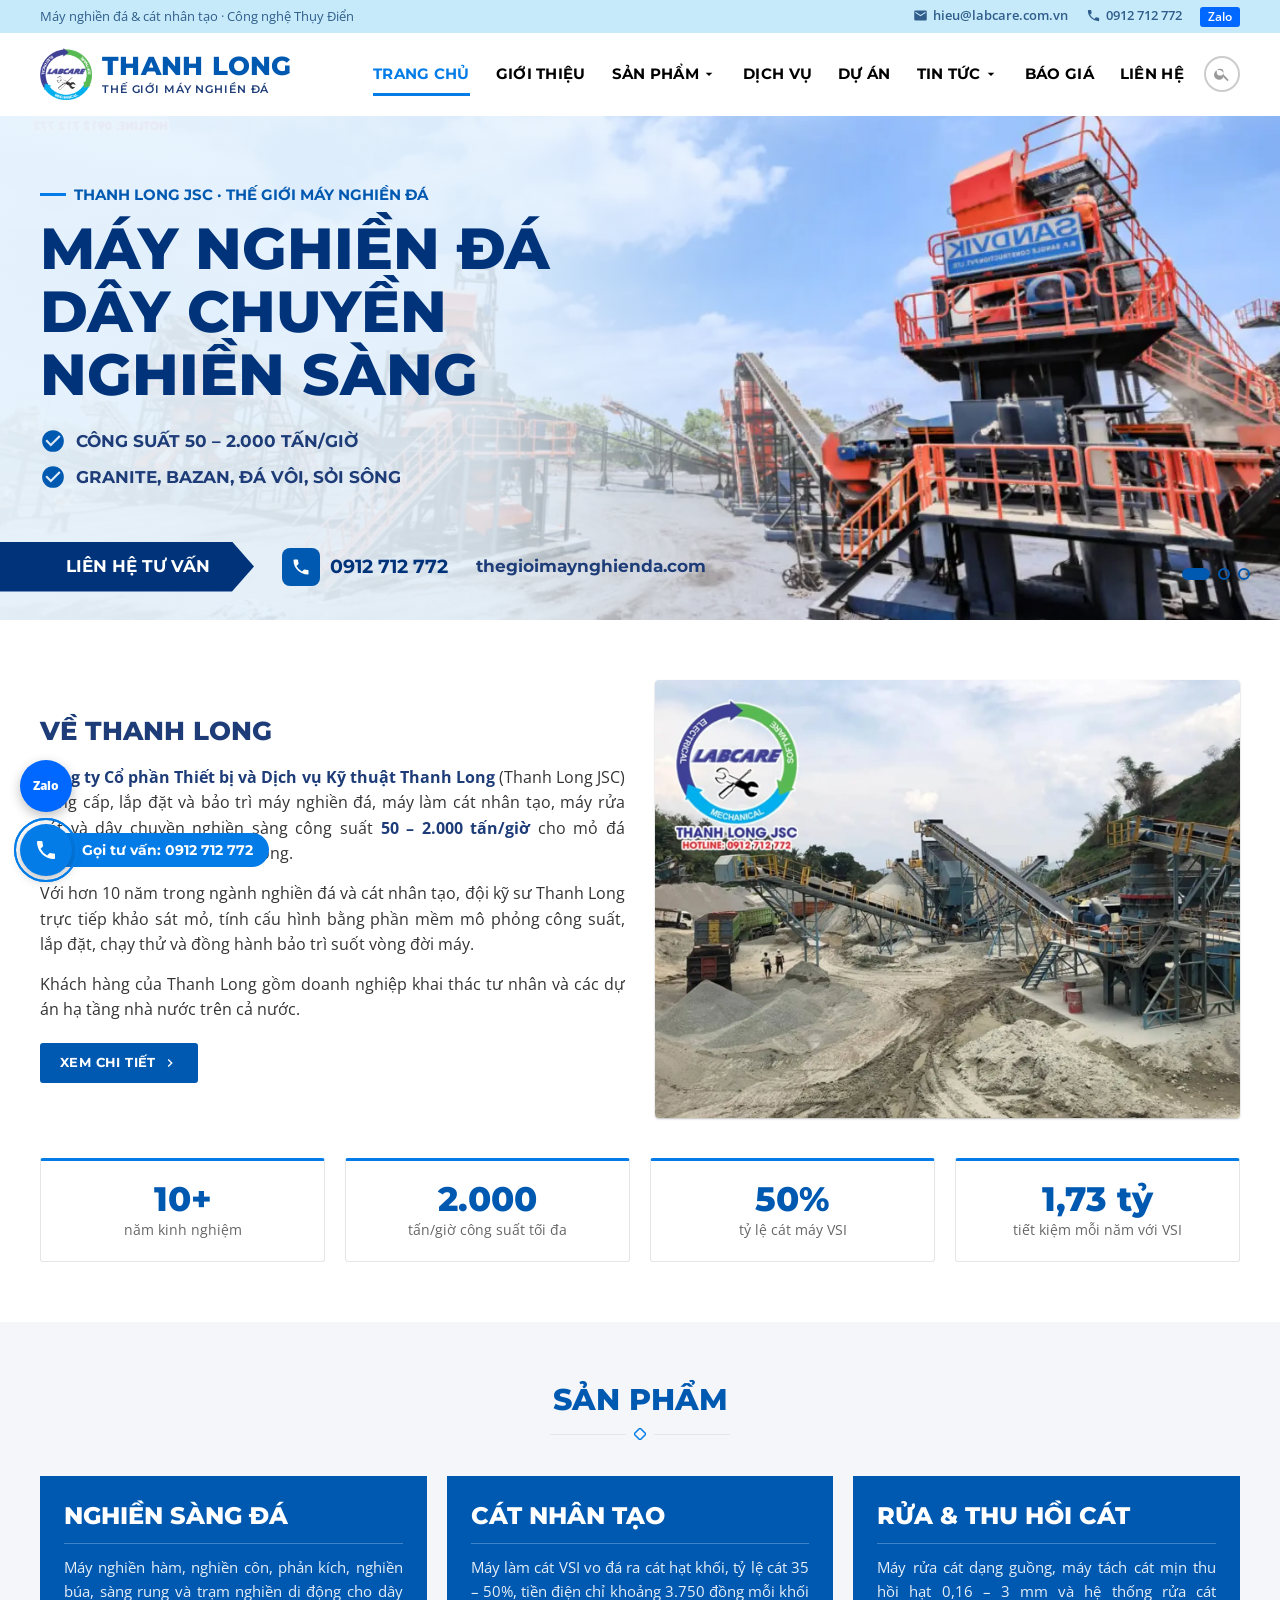
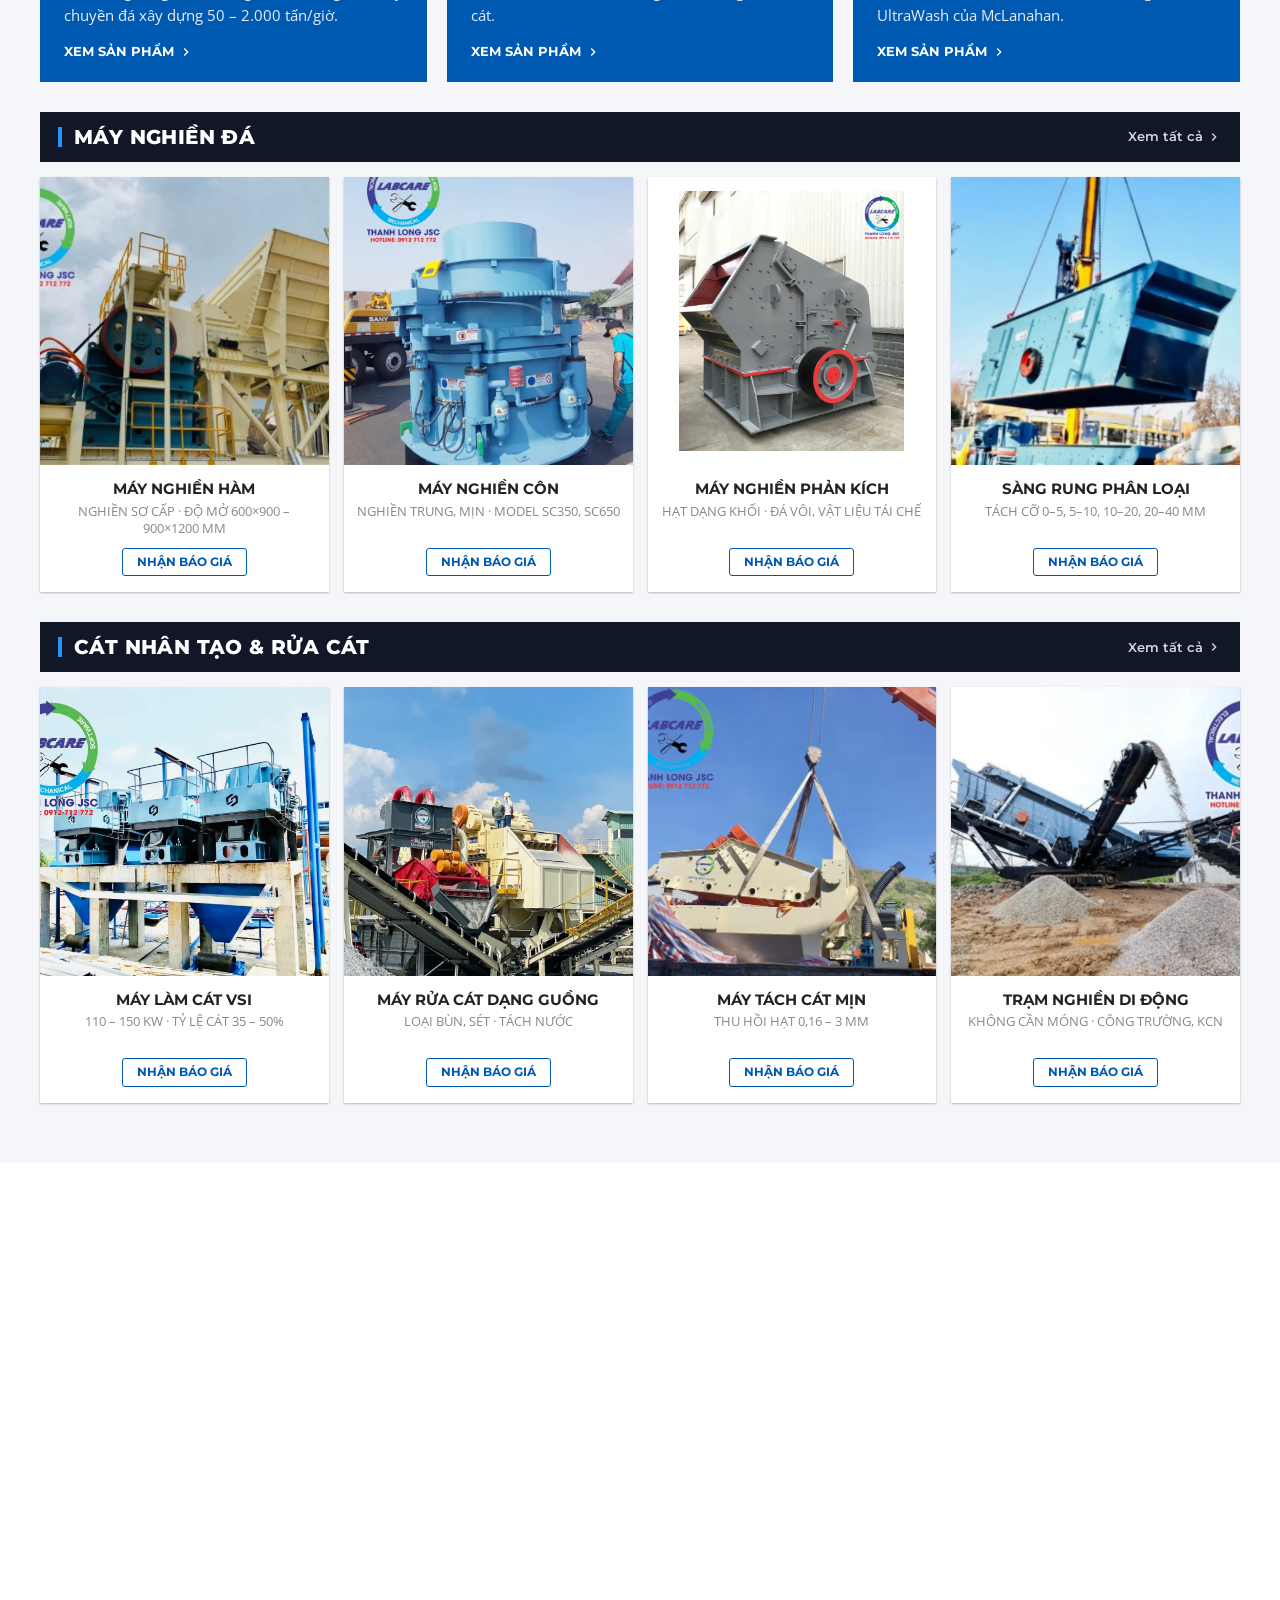
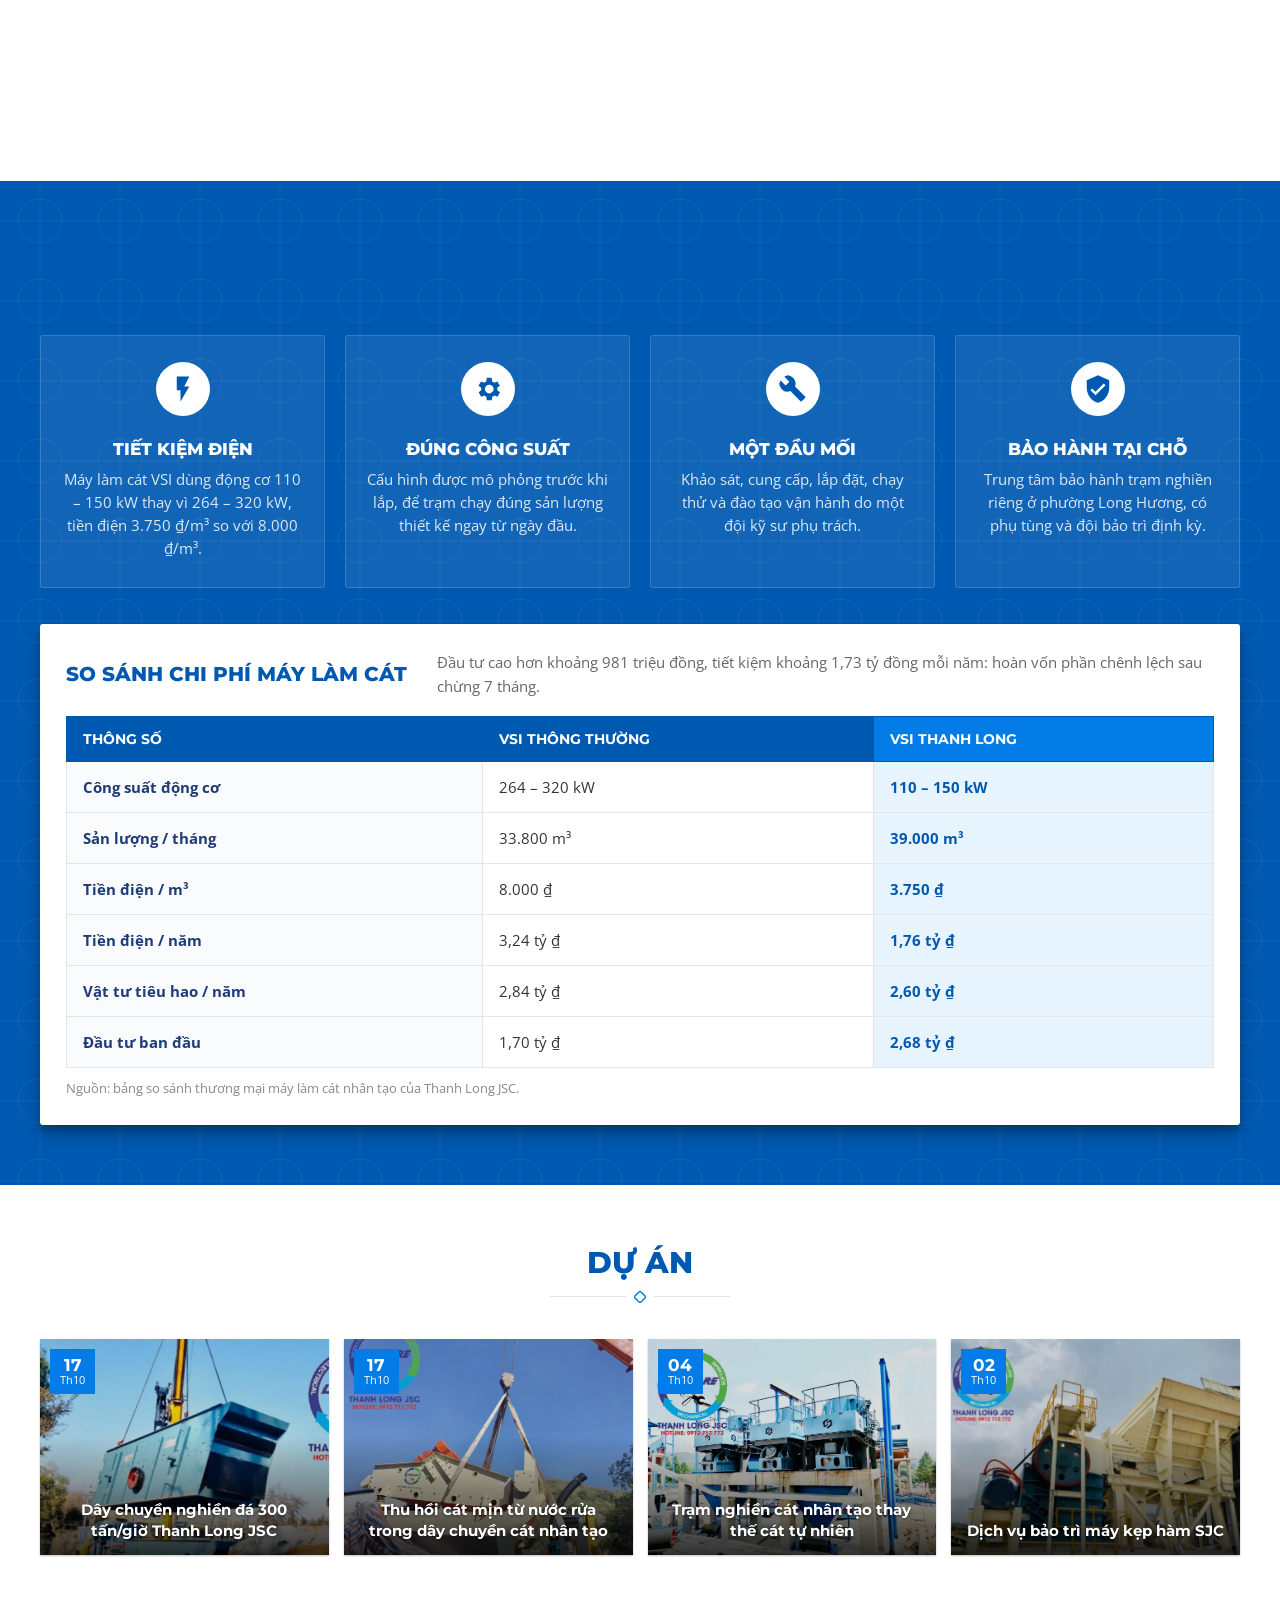
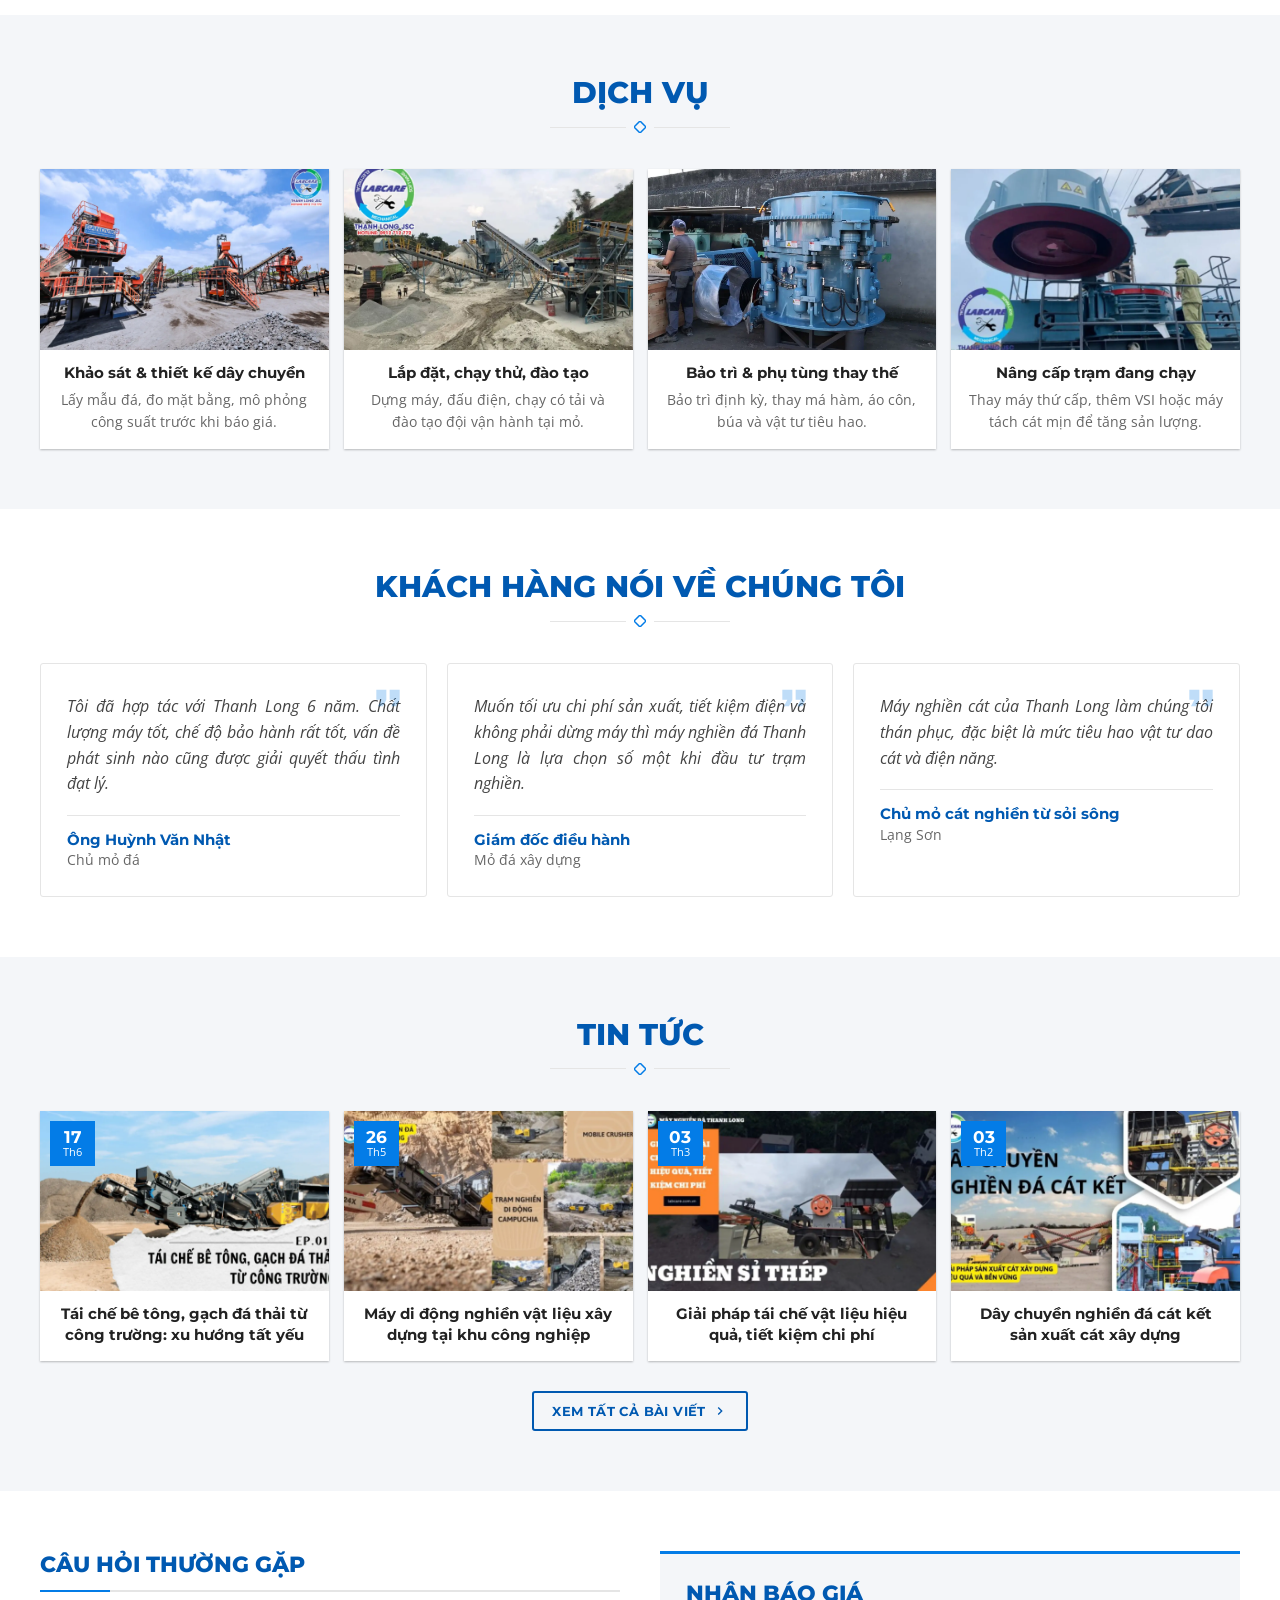
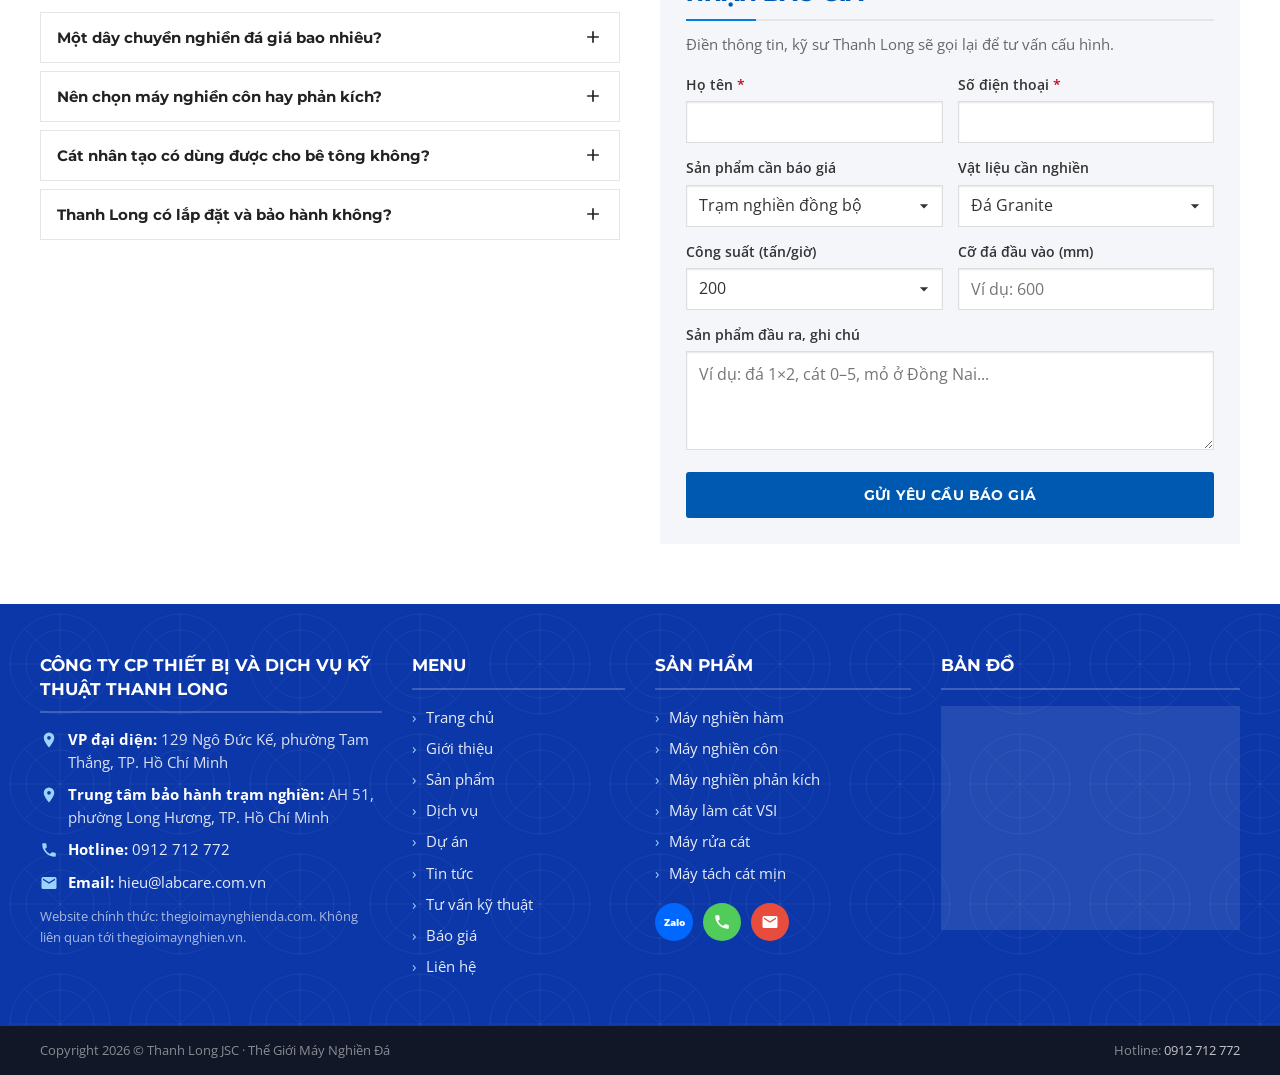
==== commit bf5ff8ee: "feat: add category, service, product, pricing pages and post images" ====
--- a/index.html
+++ b/index.html
@@ -4,829 +4,701 @@
   <meta charset="utf-8">
   <meta name="viewport" content="width=device-width, initial-scale=1">
   <title>Máy nghiền đá, dây chuyền nghiền sàng 50–2.000 t/h | Thanh Long</title>
-  <meta name="description" content="Thanh Long JSC cung cấp, lắp đặt, bảo trì máy nghiền đá, máy làm cát nhân tạo, máy rửa cát và dây chuyền nghiền đồng bộ 50–2.000 tấn/giờ. Hotline 0912 712 772.">
+  <meta name="description" content="Thanh Long JSC cung cấp, lắp đặt, bảo trì máy nghiền đá, máy làm cát nhân tạo VSI, máy rửa cát và dây chuyền nghiền sàng 50–2.000 tấn/giờ. Hotline 0912 712 772.">
+  <link rel="canonical" href="https://thegioimaynghienda.com/">
   <meta property="og:locale" content="vi_VN">
   <meta property="og:type" content="website">
-  <meta property="og:title" content="Máy nghiền đá & dây chuyền cát nhân tạo | Thanh Long JSC">
-  <meta property="og:description" content="Máy nghiền đá, máy làm cát, máy rửa cát và dây chuyền đồng bộ 50–2.000 tấn/giờ. Khảo sát mỏ, báo giá theo công suất.">
+  <meta property="og:site_name" content="Thế Giới Máy Nghiền Đá">
+  <meta property="og:title" content="Máy nghiền đá, dây chuyền nghiền sàng | Thanh Long JSC">
+  <meta property="og:description" content="Máy nghiền đá, máy làm cát VSI, máy rửa cát, dây chuyền 50–2.000 tấn/giờ. Khảo sát mỏ, báo giá theo công suất.">
   <meta property="og:image" content="assets/img/sandvik.webp">
-  <meta name="theme-color" content="#15171a">
+  <meta name="theme-color" content="#0059b1">
   <link rel="icon" href="assets/img/logo.webp" type="image/webp">
 
   <link rel="preconnect" href="https://fonts.googleapis.com">
   <link rel="preconnect" href="https://fonts.gstatic.com" crossorigin>
-  <link href="https://fonts.googleapis.com/css2?family=Archivo:wdth,wght@62..125,500..800&family=Be+Vietnam+Pro:wght@400;500;600&family=JetBrains+Mono:wght@500&display=swap" rel="stylesheet">
+  <link href="https://fonts.googleapis.com/css2?family=Montserrat:wght@500;600;700;800&family=Open+Sans:wght@400;600;700&display=swap" rel="stylesheet">
   <link rel="preload" as="image" href="assets/img/sandvik.webp" fetchpriority="high">
   <link rel="stylesheet" href="assets/css/style.css">
 
   <script type="application/ld+json">
   {
     "@context": "https://schema.org",
-    "@type": "LocalBusiness",
-    "name": "Công ty Cổ phần Thiết bị và Dịch vụ Kỹ thuật Thanh Long",
-    "alternateName": ["Thanh Long JSC", "Thế Giới Máy Nghiền Đá"],
-    "url": "https://thegioimaynghienda.com/",
-    "telephone": "+84912712772",
-    "email": "hieu@labcare.com.vn",
-    "image": "https://thegioimaynghienda.com/wp-content/uploads/2023/12/dan-may-nghien-sandvik-1202x800.jpg",
-    "address": {
-      "@type": "PostalAddress",
-      "streetAddress": "129 Ngô Đức Kế, phường Tam Thắng",
-      "addressLocality": "Thành phố Hồ Chí Minh",
-      "addressCountry": "VN"
-    },
-    "areaServed": "VN"
-  }
-  </script>
-  <script type="application/ld+json">
-  {
-    "@context": "https://schema.org",
-    "@type": "FAQPage",
-    "mainEntity": [
-      {"@type": "Question", "name": "Một dây chuyền nghiền đá giá bao nhiêu?", "acceptedAnswer": {"@type": "Answer", "text": "Giá phụ thuộc công suất, loại đá và sản phẩm đầu ra. Gửi các thông số này qua form báo giá hoặc gọi 0912 712 772, kỹ sư Thanh Long sẽ đề xuất cấu hình và báo giá chi tiết."}},
-      {"@type": "Question", "name": "Cát nhân tạo có thay được cát tự nhiên trong bê tông không?", "acceptedAnswer": {"@type": "Answer", "text": "Có. Cát nghiền từ máy VSI cho hạt dạng khối, sau khi rửa và tách cát mịn đúng quy trình có thể kiểm soát mô-đun độ lớn để dùng cho bê tông và vữa xây."}},
-      {"@type": "Question", "name": "Thanh Long có lắp đặt và bảo hành không?", "acceptedAnswer": {"@type": "Answer", "text": "Có. Thanh Long khảo sát mỏ, lắp đặt, chạy thử, đào tạo vận hành và bảo hành, bảo trì tại trung tâm bảo hành trạm nghiền."}}
+    "@graph": [
+      {
+        "@type": "Organization",
+        "@id": "https://thegioimaynghienda.com/#org",
+        "name": "Công ty Cổ phần Thiết bị và Dịch vụ Kỹ thuật Thanh Long",
+        "alternateName": ["Thanh Long JSC", "Thế Giới Máy Nghiền Đá"],
+        "url": "https://thegioimaynghienda.com/",
+        "logo": "https://thegioimaynghienda.com/assets/img/logo.webp",
+        "email": "hieu@labcare.com.vn",
+        "contactPoint": {"@type": "ContactPoint", "telephone": "+84912712772", "contactType": "sales", "areaServed": "VN", "availableLanguage": "vi"}
+      },
+      {
+        "@type": "LocalBusiness",
+        "name": "Thanh Long JSC – Văn phòng đại diện TP.HCM",
+        "parentOrganization": {"@id": "https://thegioimaynghienda.com/#org"},
+        "telephone": "+84912712772",
+        "image": "https://thegioimaynghienda.com/assets/img/tram-thanh-long.webp",
+        "address": {"@type": "PostalAddress", "streetAddress": "129 Ngô Đức Kế, phường Tam Thắng", "addressLocality": "Thành phố Hồ Chí Minh", "addressCountry": "VN"}
+      },
+      {
+        "@type": "FAQPage",
+        "mainEntity": [
+          {"@type": "Question", "name": "Một dây chuyền nghiền đá giá bao nhiêu?", "acceptedAnswer": {"@type": "Answer", "text": "Giá phụ thuộc công suất, loại đá và sản phẩm đầu ra. Gửi các thông số này qua form báo giá hoặc gọi 0912 712 772 để kỹ sư Thanh Long đề xuất cấu hình và báo giá chi tiết."}},
+          {"@type": "Question", "name": "Nên chọn máy nghiền côn hay phản kích?", "acceptedAnswer": {"@type": "Answer", "text": "Đá cứng, mài mòn cao như granite, bazan hợp máy côn vì chi phí vật tư thấp hơn. Đá vôi và vật liệu tái chế hợp máy phản kích vì cho hạt dạng khối."}},
+          {"@type": "Question", "name": "Cát nhân tạo có dùng được cho bê tông không?", "acceptedAnswer": {"@type": "Answer", "text": "Có, khi cát đạt TCVN 9205:2012 về cát nghiền cho bê tông và vữa. Cát cần được rửa và kiểm soát hàm lượng hạt mịn trước khi dùng."}},
+          {"@type": "Question", "name": "Thanh Long có lắp đặt và bảo hành không?", "acceptedAnswer": {"@type": "Answer", "text": "Có. Thanh Long khảo sát mỏ, lắp đặt, chạy thử, đào tạo vận hành, bảo hành và bảo trì tại trung tâm bảo hành trạm nghiền ở phường Long Hương."}}
+        ]
+      }
     ]
   }
   </script>
 </head>
 <body id="top" data-page="home">
-  <!-- layout:header — edit here in index.html, then run: python3 tools/sync-layout.py -->
-  <a class="skip" href="#main">Bỏ qua, đến nội dung chính</a>
-
-  <svg width="0" height="0" class="sr-only" aria-hidden="true">
-    <symbol id="i-phone" viewBox="0 0 24 24"><path d="M22 16.9v3a2 2 0 0 1-2.2 2 19.8 19.8 0 0 1-8.6-3.1 19.5 19.5 0 0 1-6-6A19.8 19.8 0 0 1 2.1 4.2 2 2 0 0 1 4.1 2h3a2 2 0 0 1 2 1.7c.1.9.4 1.8.7 2.7a2 2 0 0 1-.5 2.1L8 9.8a16 16 0 0 0 6 6l1.3-1.3a2 2 0 0 1 2.1-.4c.9.3 1.8.6 2.7.7a2 2 0 0 1 1.7 2z"/></symbol>
-    <symbol id="i-arrow" viewBox="0 0 24 24"><path d="M5 12h14M13 6l6 6-6 6"/></symbol>
-    <symbol id="i-chev" viewBox="0 0 24 24"><path d="m6 9 6 6 6-6"/></symbol>
-    <symbol id="i-menu" viewBox="0 0 24 24"><path d="M4 7h16M4 12h16M4 17h10"/></symbol>
-    <symbol id="i-x" viewBox="0 0 24 24"><path d="M18 6 6 18M6 6l12 12"/></symbol>
-    <symbol id="i-check" viewBox="0 0 24 24"><path d="M20 6 9 17l-5-5"/></symbol>
-    <symbol id="i-pin" viewBox="0 0 24 24"><path d="M20 10c0 6-8 12-8 12s-8-6-8-12a8 8 0 0 1 16 0z"/><circle cx="12" cy="10" r="3"/></symbol>
-    <symbol id="i-mail" viewBox="0 0 24 24"><rect x="2" y="4" width="20" height="16" rx="2"/><path d="m22 7-10 6L2 7"/></symbol>
-    <symbol id="i-plus" viewBox="0 0 24 24"><path d="M12 5v14M5 12h14"/></symbol>
-    <symbol id="i-up" viewBox="0 0 24 24"><path d="M12 19V5M6 11l6-6 6 6"/></symbol>
-    <symbol id="i-quote" viewBox="0 0 24 24"><path d="M3 21c3 0 7-1 7-8V5H3v8h4c0 4-2 5-4 5zM14 21c3 0 7-1 7-8V5h-7v8h4c0 4-2 5-4 5z"/></symbol>
-    <symbol id="i-clock" viewBox="0 0 24 24"><circle cx="12" cy="12" r="10"/><path d="M12 6v6l4 2"/></symbol>
-    <symbol id="i-doc" viewBox="0 0 24 24"><path d="M14 2H6a2 2 0 0 0-2 2v16a2 2 0 0 0 2 2h12a2 2 0 0 0 2-2V8z"/><path d="M14 2v6h6M8 13h8M8 17h5"/></symbol>
+  <!-- layout:header — sửa ở index.html rồi chạy: python3 tools/sync-layout.py -->
+  <svg width="0" height="0" style="position:absolute" aria-hidden="true">
+    <symbol id="i-phone" viewBox="0 0 24 24"><path d="M6.6 10.8a15.1 15.1 0 0 0 6.6 6.6l2.2-2.2a1 1 0 0 1 1-.25 11.4 11.4 0 0 0 3.6.57 1 1 0 0 1 1 1V20a1 1 0 0 1-1 1A17 17 0 0 1 3 4a1 1 0 0 1 1-1h3.5a1 1 0 0 1 1 1c0 1.25.2 2.45.57 3.57a1 1 0 0 1-.25 1z"/></symbol>
+    <symbol id="i-mail" viewBox="0 0 24 24"><path d="M20 4H4a2 2 0 0 0-2 2v12a2 2 0 0 0 2 2h16a2 2 0 0 0 2-2V6a2 2 0 0 0-2-2zm0 4-8 5-8-5V6l8 5 8-5z"/></symbol>
+    <symbol id="i-pin" viewBox="0 0 24 24"><path d="M12 2a7 7 0 0 0-7 7c0 5.25 7 13 7 13s7-7.75 7-13a7 7 0 0 0-7-7zm0 9.5A2.5 2.5 0 1 1 12 6.5a2.5 2.5 0 0 1 0 5z"/></symbol>
+    <symbol id="i-search" viewBox="0 0 24 24"><path d="M15.5 14h-.8l-.3-.3A6.5 6.5 0 1 0 14 15.5l.3.3v.8l5 5 1.5-1.5zm-6 0A4.5 4.5 0 1 1 14 9.5 4.5 4.5 0 0 1 9.5 14z"/></symbol>
+    <symbol id="i-down" viewBox="0 0 24 24"><path d="M7 10l5 5 5-5z"/></symbol>
+    <symbol id="i-right" viewBox="0 0 24 24"><path d="M8.6 16.6 13.2 12 8.6 7.4 10 6l6 6-6 6z"/></symbol>
+    <symbol id="i-left" viewBox="0 0 24 24"><path d="M15.4 16.6 10.8 12l4.6-4.6L14 6l-6 6 6 6z"/></symbol>
+    <symbol id="i-check" viewBox="0 0 24 24"><path d="M12 2a10 10 0 1 0 10 10A10 10 0 0 0 12 2zm-2 15-5-5 1.4-1.4L10 14.2l7.6-7.6L19 8z"/></symbol>
+    <symbol id="i-menu" viewBox="0 0 24 24"><path d="M3 6h18v2H3zm0 5h18v2H3zm0 5h18v2H3z"/></symbol>
+    <symbol id="i-close" viewBox="0 0 24 24"><path d="M19 6.4 17.6 5 12 10.6 6.4 5 5 6.4 10.6 12 5 17.6 6.4 19 12 13.4 17.6 19 19 17.6 13.4 12z"/></symbol>
+    <symbol id="i-up" viewBox="0 0 24 24"><path d="M7.4 15.4 12 10.8l4.6 4.6L18 14l-6-6-6 6z"/></symbol>
+    <symbol id="i-plus" viewBox="0 0 24 24"><path d="M19 13h-6v6h-2v-6H5v-2h6V5h2v6h6z"/></symbol>
+    <symbol id="i-gear" viewBox="0 0 24 24"><path d="M19.4 13a7.6 7.6 0 0 0 0-2l2.1-1.6-2-3.5-2.5 1a7.3 7.3 0 0 0-1.7-1L15 3h-4l-.4 2.9a7.3 7.3 0 0 0-1.7 1l-2.5-1-2 3.5L6.6 11a7.6 7.6 0 0 0 0 2l-2.1 1.6 2 3.5 2.5-1a7.3 7.3 0 0 0 1.7 1L11 21h4l.4-2.9a7.3 7.3 0 0 0 1.7-1l2.5 1 2-3.5zM13 15.5a3.5 3.5 0 1 1 3.5-3.5 3.5 3.5 0 0 1-3.5 3.5z"/></symbol>
+    <symbol id="i-bolt" viewBox="0 0 24 24"><path d="M7 2v11h3v9l7-12h-4l4-8z"/></symbol>
+    <symbol id="i-shield" viewBox="0 0 24 24"><path d="M12 1 3 5v6c0 5.6 3.8 10.7 9 12 5.2-1.3 9-6.4 9-12V5zm-2 16-4-4 1.4-1.4 2.6 2.6 6.6-6.6L18 9z"/></symbol>
+    <symbol id="i-tool" viewBox="0 0 24 24"><path d="M22.7 19 13.6 9.9a6.4 6.4 0 0 0-1.5-6.9A6.6 6.6 0 0 0 4.7 1.7l4.4 4.4-3 3-4.4-4.4A6.6 6.6 0 0 0 3 12.1a6.4 6.4 0 0 0 6.9 1.5l9.1 9.1a1 1 0 0 0 1.4 0l2.3-2.3a1 1 0 0 0 0-1.4z"/></symbol>
+    <symbol id="i-quote" viewBox="0 0 24 24"><path d="M6 17h3l2-4V7H5v6h3zm8 0h3l2-4V7h-6v6h3z"/></symbol>
+    <symbol id="i-clock" viewBox="0 0 24 24"><path d="M12 2a10 10 0 1 0 10 10A10 10 0 0 0 12 2zm4.2 14.2L11 13V7h1.5v5.2l4.5 2.7z"/></symbol>
+    <symbol id="i-doc" viewBox="0 0 24 24"><path d="M14 2H6a2 2 0 0 0-2 2v16a2 2 0 0 0 2 2h12a2 2 0 0 0 2-2V8zm-1 7V3.5L18.5 9zM8 13h8v2H8zm0 4h5v2H8z"/></symbol>
+    <symbol id="i-users" viewBox="0 0 24 24"><path d="M16 11a3 3 0 1 0-3-3 3 3 0 0 0 3 3zm-8 0a3 3 0 1 0-3-3 3 3 0 0 0 3 3zm0 2c-2.3 0-7 1.2-7 3.5V19h14v-2.5C15 14.2 10.3 13 8 13zm8 0c-.3 0-.6 0-1 .1a4.2 4.2 0 0 1 2 3.4V19h6v-2.5c0-2.3-4.7-3.5-7-3.5z"/></symbol>
   </svg>
 
-  <div class="topbar">
-    <div class="wrap topbar__in">
-      <p class="topbar__note"><svg class="ic"><use href="#i-pin"/></svg>Trung tâm bảo hành trạm nghiền: AH 51, phường Long Hương, TP.HCM</p>
-      <div class="topbar__links">
-        <a href="mailto:hieu@labcare.com.vn"><svg class="ic"><use href="#i-mail"/></svg>hieu@labcare.com.vn</a>
-        <a href="tel:0912712772" class="topbar__hot"><svg class="ic"><use href="#i-phone"/></svg>0912 712 772</a>
+  <header class="header" id="header">
+    <div class="topbar">
+      <div class="container topbar__in">
+        <p class="topbar__left">Máy nghiền đá &amp; cát nhân tạo · Công nghệ Thụy Điển</p>
+        <ul class="topbar__right">
+          <li><a href="mailto:hieu@labcare.com.vn"><svg class="ico"><use href="#i-mail"/></svg>hieu@labcare.com.vn</a></li>
+          <li><a href="tel:0912712772"><svg class="ico"><use href="#i-phone"/></svg>0912 712 772</a></li>
+          <li><a class="topbar__zalo" href="https://zalo.me/0912712772" rel="noopener">Zalo</a></li>
+        </ul>
       </div>
     </div>
-  </div>
-
-  <header class="hdr" id="hdr">
-    <div class="wrap hdr__in">
-      <a class="brand" href="./" aria-label="Thanh Long JSC, trang chủ">
-        <img src="assets/img/logo.webp" alt="" width="40" height="39">
-        <span class="brand__txt"><b>Thanh Long</b><small>Thế Giới Máy Nghiền Đá</small></span>
-      </a>
-
-      <nav class="nav" aria-label="Điều hướng chính">
-        <ul class="nav__list">
-          <li class="nav__item has-mega">
-            <button class="nav__link" data-nav="san-pham" aria-expanded="false" aria-controls="mega">Sản phẩm<svg class="ic"><use href="#i-chev"/></svg></button>
-            <div class="mega" id="mega">
-              <div class="wrap mega__in">
-                <div class="mega__col">
-                  <a class="mega__h" href="may-nghien-da/">Máy nghiền đá<svg class="ic"><use href="#i-arrow"/></svg></a>
-                  <a href="may-nghien-da/may-nghien-ham/">Máy nghiền hàm (kẹp hàm)</a>
-                  <a href="may-nghien-da/#may-nghien-con">Máy nghiền côn</a>
-                  <a href="may-nghien-da/#may-nghien-phan-kich">Máy nghiền phản kích</a>
-                  <a href="may-nghien-da/#may-nghien-bua">Máy nghiền búa</a>
-                  <a href="may-nghien-da/#tram-di-dong">Trạm nghiền di động</a>
-                </div>
-                <div class="mega__col">
-                  <a class="mega__h" href="cat-nhan-tao/">Cát nhân tạo<svg class="ic"><use href="#i-arrow"/></svg></a>
-                  <a href="cat-nhan-tao/may-lam-cat-vsi/">Máy làm cát VSI (vo đá)</a>
-                  <a href="cat-nhan-tao/#day-chuyen">Dây chuyền cát nhân tạo</a>
-                  <p class="mega__h">Rửa &amp; thu hồi cát</p>
-                  <a href="cat-nhan-tao/#rua-cat">Máy rửa cát dạng guồng</a>
-                  <a href="cat-nhan-tao/#tach-cat-min">Máy tách cát mịn</a>
-                  <a href="cat-nhan-tao/#rua-cat">Rửa cát UltraWash McLanahan</a>
-                </div>
-                <div class="mega__col">
-                  <a class="mega__h" href="may-nghien-da/#cau-hinh">Dây chuyền nghiền sàng<svg class="ic"><use href="#i-arrow"/></svg></a>
-                  <a href="may-nghien-da/#sang-rung">Sàng rung phân loại</a>
-                  <a href="may-nghien-da/#cau-hinh">Cấu hình theo công suất</a>
-                  <p class="mega__h">Dịch vụ</p>
-                  <a href="gioi-thieu/#quy-trinh">Khảo sát, lắp đặt, chạy thử</a>
-                  <a href="gioi-thieu/#quy-trinh">Bảo trì, phụ tùng</a>
-                  <a href="#bao-gia">Nâng cấp trạm hiện có</a>
-                </div>
-                <a class="mega__feat" href="may-nghien-da/#cau-hinh">
-                  <img src="assets/img/tram-thanh-long.webp" alt="Trạm nghiền đá Thanh Long đang vận hành" loading="lazy" width="560" height="420">
-                  <span><small>Chưa biết chọn máy nào?</small>Cấu hình dây chuyền theo công suất mỏ<svg class="ic"><use href="#i-arrow"/></svg></span>
-                </a>
-              </div>
-            </div>
-          </li>
-          <li class="nav__item"><a class="nav__link" data-nav="may-nghien-da" href="may-nghien-da/">Máy nghiền đá</a></li>
-          <li class="nav__item"><a class="nav__link" data-nav="cat-nhan-tao" href="cat-nhan-tao/">Cát nhân tạo</a></li>
-          <li class="nav__item"><a class="nav__link" href="./#du-an">Dự án</a></li>
-          <li class="nav__item"><a class="nav__link" data-nav="gioi-thieu" href="gioi-thieu/">Về Thanh Long</a></li>
-          <li class="nav__item"><a class="nav__link" data-nav="lien-he" href="lien-he/">Liên hệ</a></li>
-        </ul>
-      </nav>
-
-      <div class="hdr__cta">
-        <a class="hdr__phone" href="tel:0912712772"><svg class="ic"><use href="#i-phone"/></svg><span><small>Kỹ sư tư vấn</small>0912 712 772</span></a>
-        <a class="btn btn--accent btn--sm" href="#bao-gia">Nhận báo giá</a>
-        <button class="burger" id="burger" aria-label="Mở menu" aria-expanded="false" aria-controls="drawer"><svg class="ic"><use href="#i-menu"/></svg></button>
+
+    <div class="header-wrapper" id="headerWrap">
+      <div class="container masthead">
+        <button class="nav-toggle" id="navToggle" aria-label="Mở menu" aria-expanded="false" aria-controls="offcanvas"><svg class="ico"><use href="#i-menu"/></svg></button>
+        <a class="logo" href="./" aria-label="Thanh Long JSC - Trang chủ">
+          <img src="assets/img/logo.webp" alt="" width="52" height="51">
+          <span class="logo__txt"><b>THANH LONG</b><small>Thế giới máy nghiền đá</small></span>
+        </a>
+        <nav class="nav" aria-label="Menu chính">
+          <ul>
+            <li><a data-nav="home" href="./">Trang chủ</a></li>
+            <li><a data-nav="gioithieu" href="gioithieu/">Giới thiệu</a></li>
+            <li class="has-dropdown">
+              <a data-nav="san-pham" href="san-pham/" aria-haspopup="true">Sản phẩm<svg class="ico ico--sm"><use href="#i-down"/></svg></a>
+              <ul class="dropdown">
+                <li><a href="san-pham/#may-nghien-da">Máy nghiền đá</a></li>
+                <li><a href="san-pham/#cat-nhan-tao">Máy làm cát nhân tạo</a></li>
+                <li><a href="san-pham/#rua-cat">Máy rửa cát, tách cát mịn</a></li>
+                <li><a href="san-pham/#sang-tram">Sàng rung, trạm di động</a></li>
+                <li><a href="san-pham/#tuyen-quang">Thiết bị tuyển quặng</a></li>
+                <li><a href="san-pham/#day-chuyen">Dây chuyền theo công suất</a></li>
+              </ul>
+            </li>
+            <li><a data-nav="dich-vu" href="dich-vu/">Dịch vụ</a></li>
+            <li><a data-nav="du-an" href="category/du-an-cong-trinh/">Dự án</a></li>
+            <li class="has-dropdown">
+              <a data-nav="tin-tuc" href="category/tin-tuc/" aria-haspopup="true">Tin tức<svg class="ico ico--sm"><use href="#i-down"/></svg></a>
+              <ul class="dropdown">
+                <li><a href="category/tin-tuc/">Tin công ty</a></li>
+                <li><a href="category/tu-van-ky-thuat/">Tư vấn kỹ thuật</a></li>
+              </ul>
+            </li>
+            <li><a data-nav="bao-gia" href="bao-gia/">Báo giá</a></li>
+            <li><a data-nav="lien-he" href="lien-he/">Liên hệ</a></li>
+          </ul>
+        </nav>
+        <button class="search-btn" id="searchBtn" aria-label="Tìm kiếm" aria-expanded="false" aria-controls="searchBox"><svg class="ico"><use href="#i-search"/></svg></button>
+        <form class="search-box" id="searchBox" role="search" action="https://thegioimaynghienda.com/" hidden>
+          <input type="search" name="s" placeholder="Tìm máy, bài viết..." aria-label="Từ khóa tìm kiếm">
+          <button type="submit" aria-label="Tìm"><svg class="ico"><use href="#i-search"/></svg></button>
+        </form>
       </div>
     </div>
   </header>
 
-  <div class="drawer" id="drawer" aria-hidden="true">
-    <div class="drawer__scrim" data-close></div>
-    <div class="drawer__panel" role="dialog" aria-modal="true" aria-label="Menu">
-      <div class="drawer__top">
-        <span class="brand__txt"><b>Thanh Long</b><small>Thế Giới Máy Nghiền Đá</small></span>
-        <button class="drawer__close" data-close aria-label="Đóng menu"><svg class="ic"><use href="#i-x"/></svg></button>
-      </div>
-      <nav class="drawer__nav" aria-label="Menu di động">
-        <div class="acc">
-          <button class="acc__btn" aria-expanded="false">Máy nghiền đá<svg class="ic"><use href="#i-plus"/></svg></button>
-          <div class="acc__body"><div>
-            <a href="may-nghien-da/">Tổng quan các dòng máy</a>
-            <a href="may-nghien-da/may-nghien-ham/">Máy nghiền hàm</a>
-            <a href="may-nghien-da/#may-nghien-con">Máy nghiền côn</a>
-            <a href="may-nghien-da/#may-nghien-phan-kich">Máy nghiền phản kích</a>
-            <a href="may-nghien-da/#cau-hinh">Dây chuyền theo công suất</a>
-          </div></div>
-        </div>
-        <div class="acc">
-          <button class="acc__btn" aria-expanded="false">Cát nhân tạo<svg class="ic"><use href="#i-plus"/></svg></button>
-          <div class="acc__body"><div>
-            <a href="cat-nhan-tao/">Tổng quan cát nhân tạo</a>
-            <a href="cat-nhan-tao/may-lam-cat-vsi/">Máy làm cát VSI</a>
-            <a href="cat-nhan-tao/#rua-cat">Máy rửa cát</a>
-            <a href="cat-nhan-tao/#tach-cat-min">Máy tách cát mịn</a>
-          </div></div>
-        </div>
-        <a href="./#du-an">Dự án</a>
-        <a href="gioi-thieu/">Về Thanh Long</a>
-        <a href="lien-he/">Liên hệ</a>
-      </nav>
-      <div class="drawer__foot">
-        <a class="btn btn--accent btn--block" href="#bao-gia">Nhận báo giá</a>
-        <a class="btn btn--line btn--block" href="tel:0912712772"><svg class="ic"><use href="#i-phone"/></svg>Gọi 0912 712 772</a>
-      </div>
+  <div class="offcanvas" id="offcanvas" aria-hidden="true">
+    <div class="offcanvas__bg" data-close></div>
+    <div class="offcanvas__panel" role="dialog" aria-modal="true" aria-label="Menu">
+      <button class="offcanvas__close" data-close aria-label="Đóng menu"><svg class="ico"><use href="#i-close"/></svg></button>
+      <form class="offcanvas__search" role="search" action="https://thegioimaynghienda.com/">
+        <input type="search" name="s" placeholder="Tìm kiếm..." aria-label="Từ khóa tìm kiếm">
+        <button type="submit" aria-label="Tìm"><svg class="ico"><use href="#i-search"/></svg></button>
+      </form>
+      <ul class="mnav">
+        <li><a data-nav="home" href="./">Trang chủ</a></li>
+        <li><a data-nav="gioithieu" href="gioithieu/">Giới thiệu</a></li>
+        <li class="mnav__sub">
+          <a data-nav="san-pham" href="san-pham/">Sản phẩm</a>
+          <button class="mnav__toggle" aria-expanded="false" aria-label="Mở danh mục sản phẩm"><svg class="ico"><use href="#i-down"/></svg></button>
+          <ul>
+            <li><a href="san-pham/#may-nghien-da">Máy nghiền đá</a></li>
+            <li><a href="san-pham/#cat-nhan-tao">Máy làm cát nhân tạo</a></li>
+            <li><a href="san-pham/#rua-cat">Máy rửa cát, tách cát mịn</a></li>
+            <li><a href="san-pham/#sang-tram">Sàng rung, trạm di động</a></li>
+            <li><a href="san-pham/#tuyen-quang">Thiết bị tuyển quặng</a></li>
+          </ul>
+        </li>
+        <li><a data-nav="dich-vu" href="dich-vu/">Dịch vụ</a></li>
+        <li><a data-nav="du-an" href="category/du-an-cong-trinh/">Dự án</a></li>
+        <li class="mnav__sub">
+          <a data-nav="tin-tuc" href="category/tin-tuc/">Tin tức</a>
+          <button class="mnav__toggle" aria-expanded="false" aria-label="Mở danh mục tin tức"><svg class="ico"><use href="#i-down"/></svg></button>
+          <ul>
+            <li><a href="category/tin-tuc/">Tin công ty</a></li>
+            <li><a href="category/tu-van-ky-thuat/">Tư vấn kỹ thuật</a></li>
+          </ul>
+        </li>
+        <li><a data-nav="bao-gia" href="bao-gia/">Báo giá</a></li>
+        <li><a data-nav="lien-he" href="lien-he/">Liên hệ</a></li>
+      </ul>
+      <a class="offcanvas__call" href="tel:0912712772"><svg class="ico"><use href="#i-phone"/></svg>0912 712 772</a>
     </div>
   </div>
   <!-- /layout:header -->
 
   <main id="main">
-    <!-- ============ HERO ============ -->
-    <section class="hero">
-      <div class="hero__media">
-        <img src="assets/img/sandvik.webp" alt="Dàn máy nghiền đá đang vận hành tại mỏ" width="1202" height="800" fetchpriority="high">
-      </div>
-      <div class="wrap hero__in">
-        <p class="eyebrow eyebrow--light"><span class="dot"></span>Thanh Long JSC · Công nghệ nghiền Thụy Điển</p>
-        <h1 class="hero__h">
-          <span class="ln"><span>Máy nghiền đá</span></span>
-          <span class="ln"><span>&amp; dây chuyền</span></span>
-          <span class="ln"><span><em>cát nhân tạo</em></span></span>
-        </h1>
-        <p class="hero__lead">Thanh Long JSC cung cấp, lắp đặt và bảo trì máy nghiền đá, máy làm cát nhân tạo, máy rửa cát và dây chuyền nghiền đồng bộ công suất <strong>50–2.000 tấn/giờ</strong> cho mỏ granite, bazan, đá vôi, sỏi sông. Cấu hình tính theo đúng công suất mỏ, tối ưu điện năng và vật tư tiêu hao.</p>
-        <div class="hero__btns">
-          <a class="btn btn--accent" href="#bao-gia">Nhận báo giá theo công suất<svg class="ic"><use href="#i-arrow"/></svg></a>
-          <a class="btn btn--ghost" href="#san-pham">Xem dòng máy</a>
-        </div>
-      </div>
-
-      <form class="qbar wrap" id="qbar" aria-label="Báo giá nhanh">
-        <div class="qbar__f">
-          <label for="qb-type">Thiết bị cần báo giá</label>
-          <select id="qb-type">
-            <option>Trạm nghiền đồng bộ</option>
-            <option>Nâng cấp trạm hiện có</option>
-            <option>Máy kẹp hàm</option>
-            <option>Máy nghiền côn</option>
-            <option>Máy nghiền phản kích</option>
-            <option>Máy nghiền cát nhân tạo (vo đá)</option>
-            <option>Máy rửa cát</option>
-            <option>Sàng rung phân loại</option>
-          </select>
-        </div>
-        <div class="qbar__f">
-          <label for="qb-mat">Vật liệu</label>
-          <select id="qb-mat">
-            <option>Đá Granite</option><option>Đá Bazan</option><option>Đá Vôi</option><option>Đá Ryolit</option><option>Sỏi sông</option><option>Đá cát kết</option><option>Vật liệu xây dựng tái chế</option>
-          </select>
-        </div>
-        <div class="qbar__f">
-          <label for="qb-cap">Công suất (tấn/giờ)</label>
-          <select id="qb-cap">
-            <option>50</option><option>100</option><option>150</option><option selected>200</option><option>250</option><option>300</option><option>350</option><option>450</option><option>500</option><option>800</option><option>Trên 800</option>
-          </select>
-        </div>
-        <button class="btn btn--dark" type="submit">Tiếp tục<svg class="ic"><use href="#i-arrow"/></svg></button>
-      </form>
-    </section>
-
-    <!-- ============ FACTS ============ -->
-    <section class="facts" aria-label="Số liệu chính">
-      <div class="wrap facts__grid">
-        <div class="fact" data-reveal>
-          <p class="fact__n"><span data-count="2000" data-prefix="50–">0</span><small>tấn/giờ</small></p>
-          <p class="fact__l">Dải công suất dây chuyền, từ mỏ nhỏ đến trạm quy mô công nghiệp</p>
-        </div>
-        <div class="fact" data-reveal style="--i:1">
-          <p class="fact__n"><span data-count="50" data-prefix="35–">0</span><small>%</small></p>
-          <p class="fact__l">Tỷ lệ cát của máy VSI Thanh Long, điều chỉnh được tỷ lệ đá vo / cát</p>
-        </div>
-        <div class="fact" data-reveal style="--i:2">
-          <p class="fact__n"><span data-count="1.7" data-dec="1">0</span><small>tỷ ₫/năm</small></p>
-          <p class="fact__l">Chênh lệch tiền điện và vật tư so với máy VSI thông thường</p>
-        </div>
-        <div class="fact" data-reveal style="--i:3">
-          <p class="fact__n"><span data-count="0.16" data-dec="2">0</span><small>mm</small></p>
-          <p class="fact__l">Cỡ hạt cát mịn nhỏ nhất máy tách cát thu hồi lại từ nước thải</p>
-        </div>
+    <!-- ============ BANNER SLIDER ============ -->
+    <section class="slider" id="slider" aria-roledescription="carousel" aria-label="Banner">
+      <div class="slider__track">
+        <div class="slide is-active" role="group" aria-roledescription="slide" aria-label="1 / 3">
+          <img class="slide__bg" src="assets/img/sandvik.webp" alt="Dàn máy nghiền đá đang vận hành tại mỏ" width="1202" height="800" fetchpriority="high">
+          <div class="container slide__in">
+            <p class="slide__kicker">Thanh Long JSC · Thế giới máy nghiền đá</p>
+            <h1 class="slide__title">Máy nghiền đá<br>Dây chuyền nghiền sàng</h1>
+            <ul class="slide__list">
+              <li><svg class="ico"><use href="#i-check"/></svg>Công suất 50 – 2.000 tấn/giờ</li>
+              <li><svg class="ico"><use href="#i-check"/></svg>Granite, bazan, đá vôi, sỏi sông</li>
+            </ul>
+          </div>
+        </div>
+        <div class="slide" role="group" aria-roledescription="slide" aria-label="2 / 3">
+          <img class="slide__bg" src="assets/img/vsi.webp" alt="Máy làm cát nhân tạo VSI" width="1280" height="960" loading="lazy">
+          <div class="container slide__in">
+            <p class="slide__kicker">Giải pháp cát nhân tạo</p>
+            <p class="slide__title">Máy làm cát VSI<br>Tiết kiệm 1,73 tỷ/năm</p>
+            <ul class="slide__list">
+              <li><svg class="ico"><use href="#i-check"/></svg>Động cơ chỉ 110 – 150 kW</li>
+              <li><svg class="ico"><use href="#i-check"/></svg>Tỷ lệ cát 35 – 50%</li>
+            </ul>
+          </div>
+        </div>
+        <div class="slide" role="group" aria-roledescription="slide" aria-label="3 / 3">
+          <img class="slide__bg" src="assets/img/rua-cat.webp" alt="Máy rửa cát dạng guồng" width="1400" height="840" loading="lazy">
+          <div class="container slide__in">
+            <p class="slide__kicker">Rửa cát · Thu hồi cát mịn</p>
+            <p class="slide__title">Cát sạch hơn<br>Thất thoát ít hơn</p>
+            <ul class="slide__list">
+              <li><svg class="ico"><use href="#i-check"/></svg>Thu hồi hạt 0,16 – 3 mm</li>
+              <li><svg class="ico"><use href="#i-check"/></svg>Rửa cát UltraWash McLanahan</li>
+            </ul>
+          </div>
+        </div>
+      </div>
+      <div class="slider__cta">
+        <div class="container slider__cta-in">
+          <a class="cta-tag" href="#bao-gia">Liên hệ tư vấn</a>
+          <a class="cta-phone" href="tel:0912712772"><span><svg class="ico"><use href="#i-phone"/></svg></span>0912 712 772</a>
+          <span class="cta-web">thegioimaynghienda.com</span>
+        </div>
+      </div>
+      <button class="slider__arrow slider__arrow--prev" aria-label="Banner trước"><svg class="ico"><use href="#i-left"/></svg></button>
+      <button class="slider__arrow slider__arrow--next" aria-label="Banner sau"><svg class="ico"><use href="#i-right"/></svg></button>
+      <div class="slider__dots" role="tablist" aria-label="Chọn banner">
+        <button role="tab" aria-selected="true" aria-label="Banner 1" class="is-active"></button>
+        <button role="tab" aria-selected="false" aria-label="Banner 2"></button>
+        <button role="tab" aria-selected="false" aria-label="Banner 3"></button>
+      </div>
+    </section>
+
+    <!-- ============ ABOUT ============ -->
+    <section class="section about" id="gioi-thieu">
+      <div class="container about__in">
+        <div class="about__txt reveal">
+          <h2 class="about__title">Về Thanh Long</h2>
+          <p><b>Công ty Cổ phần Thiết bị và Dịch vụ Kỹ thuật Thanh Long</b> (Thanh Long JSC) cung cấp, lắp đặt và bảo trì máy nghiền đá, máy làm cát nhân tạo, máy rửa cát và dây chuyền nghiền sàng công suất <b>50 – 2.000 tấn/giờ</b> cho mỏ đá granite, bazan, đá vôi và sỏi sông.</p>
+          <p>Với hơn 10 năm trong ngành nghiền đá và cát nhân tạo, đội kỹ sư Thanh Long trực tiếp khảo sát mỏ, tính cấu hình bằng phần mềm mô phỏng công suất, lắp đặt, chạy thử và đồng hành bảo trì suốt vòng đời máy.</p>
+          <p>Khách hàng của Thanh Long gồm doanh nghiệp khai thác tư nhân và các dự án hạ tầng nhà nước trên cả nước.</p>
+          <a class="button button--primary" href="gioithieu/">Xem chi tiết<svg class="ico ico--sm"><use href="#i-right"/></svg></a>
+        </div>
+        <figure class="about__img reveal">
+          <img src="assets/img/tram-thanh-long.webp" alt="Trạm nghiền đá do Thanh Long lắp đặt" width="1080" height="810" loading="lazy">
+        </figure>
+      </div>
+      <div class="container">
+        <ul class="stats">
+          <li class="reveal"><b><span data-count="10">0</span>+</b><span>năm kinh nghiệm</span></li>
+          <li class="reveal"><b><span data-count="2000">0</span></b><span>tấn/giờ công suất tối đa</span></li>
+          <li class="reveal"><b><span data-count="50">0</span>%</b><span>tỷ lệ cát máy VSI</span></li>
+          <li class="reveal"><b><span data-count="1.73" data-dec="2">0</span> tỷ</b><span>tiết kiệm mỗi năm với VSI</span></li>
+        </ul>
       </div>
     </section>
 
     <!-- ============ PRODUCTS ============ -->
-    <section class="sec" id="san-pham">
-      <div class="wrap">
-        <div class="sec__head">
-          <div>
-            <p class="eyebrow">Dòng máy</p>
-            <h2 class="h2" data-reveal>Chọn máy theo<br>công đoạn sản xuất</h2>
-          </div>
-          <p class="sec__aside" data-reveal>Mỗi dòng máy có trang riêng với thông số, ảnh thực tế và nút báo giá. Chưa rõ cần máy gì, hãy mô tả mỏ của bạn ở <a href="#bao-gia">form báo giá</a>, kỹ sư sẽ đề xuất cấu hình.</p>
-        </div>
-
-        <div class="tabs" role="tablist" aria-label="Nhóm sản phẩm">
-          <button class="tab is-on" role="tab" aria-selected="true" aria-controls="tp-nghien" id="tb-nghien" data-tab="nghien">Nghiền đá<sup>3</sup></button>
-          <button class="tab" role="tab" aria-selected="false" aria-controls="tp-cat" id="tb-cat" data-tab="cat" tabindex="-1">Cát nhân tạo<sup>2</sup></button>
-          <button class="tab" role="tab" aria-selected="false" aria-controls="tp-rua" id="tb-rua" data-tab="rua" tabindex="-1">Rửa &amp; thu hồi cát<sup>2</sup></button>
-          <button class="tab" role="tab" aria-selected="false" aria-controls="tp-tram" id="tb-tram" data-tab="tram" tabindex="-1">Sàng &amp; trạm<sup>3</sup></button>
-          <span class="tabs__bar" aria-hidden="true"></span>
-        </div>
-
-        <div class="tpanel is-on" role="tabpanel" id="tp-nghien" aria-labelledby="tb-nghien">
-          <article class="pcard">
-            <div class="pcard__img"><img src="assets/img/du-an-bao-tri.webp" alt="Máy kẹp hàm SJC tại trạm nghiền" loading="lazy" width="566" height="400"></div>
-            <div class="pcard__body">
-              <p class="pcard__tag">Nghiền sơ cấp</p>
-              <h3>Máy nghiền hàm</h3>
-              <p>Khâu đầu tiên của dây chuyền: nhận đá hộc từ bãi nổ mìn và bẻ thành cỡ phù hợp cho máy nghiền thứ cấp.</p>
-              <ul class="chips"><li>Granite</li><li>Bazan</li><li>Đá vôi</li></ul>
-              <div class="pcard__act"><a href="#bao-gia" data-pick="Máy kẹp hàm">Báo giá</a><a href="may-nghien-da/may-nghien-ham/" class="lnk">Chi tiết<svg class="ic"><use href="#i-arrow"/></svg></a></div>
-            </div>
-          </article>
-          <article class="pcard">
-            <div class="pcard__img"><img src="assets/img/con.webp" alt="Máy nghiền côn Thanh Long lắp tại mỏ" loading="lazy" width="1280" height="960"></div>
-            <div class="pcard__body">
-              <p class="pcard__tag">Nghiền trung &amp; mịn</p>
-              <h3>Máy nghiền côn</h3>
-              <p>Nghiền đá cứng ra đá dăm, đá cấp phối, đá cho bê tông và gạch không nung, cho hạt đều, mài mòn thấp.</p>
-              <ul class="chips"><li>Đá cứng</li><li>Cấp phối</li><li>Bê tông</li></ul>
-              <div class="pcard__act"><a href="#bao-gia" data-pick="Máy nghiền côn">Báo giá</a><a href="may-nghien-da/#may-nghien-con" class="lnk">Chi tiết<svg class="ic"><use href="#i-arrow"/></svg></a></div>
-            </div>
-          </article>
-          <article class="pcard">
-            <div class="pcard__img pcard__img--light"><img src="assets/img/phan-kich.webp" alt="Máy nghiền phản kích" loading="lazy" width="760" height="880"></div>
-            <div class="pcard__body">
-              <p class="pcard__tag">Nghiền va đập</p>
-              <h3>Máy nghiền phản kích</h3>
-              <p>Rôto gắn búa quay tốc độ cao, ném vật liệu vào tấm phản kích. Sản phẩm dạng khối, hợp đá vôi và vật liệu tái chế.</p>
-              <ul class="chips"><li>Đá vôi</li><li>Tái chế bê tông</li></ul>
-              <div class="pcard__act"><a href="#bao-gia" data-pick="Máy nghiền phản kích">Báo giá</a><a href="may-nghien-da/#may-nghien-phan-kich" class="lnk">Chi tiết<svg class="ic"><use href="#i-arrow"/></svg></a></div>
-            </div>
-          </article>
-        </div>
-
-        <div class="tpanel" role="tabpanel" id="tp-cat" aria-labelledby="tb-cat" hidden>
-          <article class="pcard">
-            <div class="pcard__img"><img src="assets/img/vsi.webp" alt="Máy làm cát nhân tạo VSI Thanh Long" loading="lazy" width="1280" height="960"></div>
-            <div class="pcard__body">
-              <p class="pcard__tag">Vo đá · làm cát</p>
-              <h3>Máy làm cát VSI</h3>
-              <p>Rôto 1.500–2.500 vòng/phút, động cơ 110–150 kW. Tỷ lệ cát 35–50%, chỉnh được tỷ lệ đá vo / cát theo đơn hàng.</p>
-              <ul class="chips"><li>Cát bê tông</li><li>Đá vo</li></ul>
-              <div class="pcard__act"><a href="#bao-gia" data-pick="Máy nghiền cát nhân tạo (vo đá)">Báo giá</a><a href="cat-nhan-tao/may-lam-cat-vsi/" class="lnk">Chi tiết<svg class="ic"><use href="#i-arrow"/></svg></a></div>
-            </div>
-          </article>
-          <article class="pcard">
-            <div class="pcard__img"><img src="assets/img/du-an-soi.webp" alt="Dây chuyền nghiền cát từ sỏi sông" loading="lazy" width="566" height="400"></div>
-            <div class="pcard__body">
-              <p class="pcard__tag">Dây chuyền</p>
-              <h3>Cát nhân tạo từ sỏi sông</h3>
-              <p>Cấu hình trọn gói từ cấp liệu, nghiền, vo đá đến rửa và thu hồi cát mịn, dùng cho mỏ sỏi cuội lòng sông.</p>
-              <ul class="chips"><li>Sỏi sông</li><li>Cát xây</li></ul>
-              <div class="pcard__act"><a href="#bao-gia" data-pick="Trạm nghiền đồng bộ">Báo giá</a><a href="#day-chuyen" class="lnk">Xem quy trình<svg class="ic"><use href="#i-arrow"/></svg></a></div>
-            </div>
-          </article>
-          <aside class="pcard pcard--note">
-            <p class="pcard__tag">Vì sao cát nhân tạo</p>
-            <p class="pcard__big">Cát tự nhiên đang cạn, cát nghiền là nguồn thay thế ổn định cho bê tông và vữa.</p>
-            <a class="lnk" href="#tiet-kiem">Xem số liệu tiết kiệm<svg class="ic"><use href="#i-arrow"/></svg></a>
-          </aside>
-        </div>
-
-        <div class="tpanel" role="tabpanel" id="tp-rua" aria-labelledby="tb-rua" hidden>
-          <article class="pcard">
-            <div class="pcard__img"><img src="assets/img/rua-cat.webp" alt="Máy rửa cát dạng guồng Thanh Long" loading="lazy" width="1400" height="840"></div>
-            <div class="pcard__body">
-              <p class="pcard__tag">Làm sạch cát</p>
-              <h3>Máy rửa cát dạng guồng</h3>
-              <p>Loại bỏ đất sét, bùn và tạp chất hữu cơ, nâng chất lượng cát thành phẩm cho trạm trộn bê tông.</p>
-              <ul class="chips"><li>Cát đồi</li><li>Cát nghiền</li></ul>
-              <div class="pcard__act"><a href="#bao-gia" data-pick="Máy rửa cát">Báo giá</a><a href="cat-nhan-tao/#rua-cat" class="lnk">Chi tiết<svg class="ic"><use href="#i-arrow"/></svg></a></div>
-            </div>
-          </article>
-          <article class="pcard">
-            <div class="pcard__img"><img src="assets/img/tach-cat-min.webp" alt="Máy tách cát mịn đang được lắp đặt" loading="lazy" width="1104" height="960"></div>
-            <div class="pcard__body">
-              <p class="pcard__tag">Thu hồi</p>
-              <h3>Máy tách cát mịn</h3>
-              <p>Giữ lại hạt 0,16–3 mm vốn trôi theo nước rửa. Với quy trình ướt, phần thất thoát này thường trên 20% sản lượng.</p>
-              <ul class="chips"><li>0,16–3 mm</li><li>Giảm thải</li></ul>
-              <div class="pcard__act"><a href="#bao-gia" data-pick="Máy rửa cát">Báo giá</a><a href="cat-nhan-tao/#tach-cat-min" class="lnk">Chi tiết<svg class="ic"><use href="#i-arrow"/></svg></a></div>
-            </div>
-          </article>
-          <aside class="pcard pcard--note">
-            <p class="pcard__tag">Cũng có</p>
-            <p class="pcard__big">Rửa cát UltraWash McLanahan và sàng rung tách nước cho dây chuyền công suất lớn.</p>
-            <a class="lnk" href="#bao-gia">Hỏi cấu hình phù hợp<svg class="ic"><use href="#i-arrow"/></svg></a>
-          </aside>
-        </div>
-
-        <div class="tpanel" role="tabpanel" id="tp-tram" aria-labelledby="tb-tram" hidden>
-          <article class="pcard">
-            <div class="pcard__img"><img src="assets/img/du-an-300.webp" alt="Cẩu lắp sàng rung phân loại" loading="lazy" width="800" height="369"></div>
-            <div class="pcard__body">
-              <p class="pcard__tag">Phân loại</p>
-              <h3>Sàng rung phân loại</h3>
-              <p>Tách sản phẩm theo cỡ 0–5, 5–10, 10–20, 20–40 mm hoặc cấp phối Dmax 37,5 theo yêu cầu dự án.</p>
-              <ul class="chips"><li>Đa tầng</li><li>Cấp phối</li></ul>
-              <div class="pcard__act"><a href="#bao-gia" data-pick="Sàng rung phân loại">Báo giá</a><a href="#day-chuyen" class="lnk">Trong dây chuyền<svg class="ic"><use href="#i-arrow"/></svg></a></div>
-            </div>
-          </article>
-          <article class="pcard">
-            <div class="pcard__img"><img src="assets/img/di-dong.webp" alt="Trạm nghiền di động bánh xích" loading="lazy" width="600" height="400"></div>
-            <div class="pcard__body">
-              <p class="pcard__tag">Di động</p>
-              <h3>Trạm nghiền di động</h3>
-              <p>Đưa máy nghiền tới tận công trường, khu công nghiệp hay bãi phá dỡ, không cần làm móng.</p>
-              <ul class="chips"><li>Công trường</li><li>Tái chế</li></ul>
-              <div class="pcard__act"><a href="#bao-gia" data-pick="Trạm nghiền đồng bộ">Báo giá</a><a href="https://thegioimaynghienda.com/may-di-dong-nghien-vlxd-tai-khu-cong-nghiep-giai-phap-toi-uu-cho-du-an/" class="lnk">Chi tiết<svg class="ic"><use href="#i-arrow"/></svg></a></div>
-            </div>
-          </article>
-          <article class="pcard">
-            <div class="pcard__img"><img src="assets/img/tram-thanh-long.webp" alt="Dây chuyền nghiền đá đồng bộ Thanh Long" loading="lazy" width="1080" height="810"></div>
-            <div class="pcard__body">
-              <p class="pcard__tag">Trọn gói</p>
-              <h3>Dây chuyền đồng bộ</h3>
-              <p>Thiết kế, cung cấp và lắp đặt toàn bộ trạm từ 50 đến 2.000 tấn/giờ, hoặc nâng cấp trạm đang chạy.</p>
-              <ul class="chips"><li>50–2.000 t/h</li><li>Nâng cấp</li></ul>
-              <div class="pcard__act"><a href="#bao-gia" data-pick="Trạm nghiền đồng bộ">Báo giá</a><a href="#day-chuyen" class="lnk">Xem quy trình<svg class="ic"><use href="#i-arrow"/></svg></a></div>
-            </div>
-          </article>
-        </div>
-      </div>
-    </section>
-
-    <!-- ============ MATERIALS MARQUEE ============ -->
-    <div class="marquee" aria-label="Vật liệu nghiền được">
-      <div class="marquee__track">
-        <span>Đá Granite</span><span>Đá Bazan</span><span>Đá Vôi</span><span>Đá Ryolit</span><span>Sỏi sông</span><span>Đá cát kết</span><span>Bê tông tái chế</span><span>Gạch đá thải</span>
-        <span aria-hidden="true">Đá Granite</span><span aria-hidden="true">Đá Bazan</span><span aria-hidden="true">Đá Vôi</span><span aria-hidden="true">Đá Ryolit</span><span aria-hidden="true">Sỏi sông</span><span aria-hidden="true">Đá cát kết</span><span aria-hidden="true">Bê tông tái chế</span><span aria-hidden="true">Gạch đá thải</span>
-      </div>
-    </div>
-
-    <!-- ============ PROCESS LINE ============ -->
-    <section class="sec sec--dark" id="day-chuyen">
-      <div class="wrap">
-        <div class="sec__head">
-          <div>
-            <p class="eyebrow eyebrow--light">Dây chuyền</p>
-            <h2 class="h2" data-reveal>Từ đá hộc đến<br>cát sạch, 6 công đoạn</h2>
-          </div>
-          <p class="sec__aside" data-reveal>Bấm từng công đoạn để xem máy đảm nhiệm và sản phẩm ra. Không phải mỏ nào cũng cần đủ 6 bước, cấu hình được cắt theo đầu ra bạn bán.</p>
-        </div>
-
-        <div class="line" id="line">
-          <ol class="line__steps" role="tablist" aria-label="Công đoạn dây chuyền">
-            <li><button role="tab" aria-selected="true" class="is-on" data-step="0"><i>01</i>Nghiền thô</button></li>
-            <li><button role="tab" aria-selected="false" data-step="1" tabindex="-1"><i>02</i>Nghiền trung</button></li>
-            <li><button role="tab" aria-selected="false" data-step="2" tabindex="-1"><i>03</i>Sàng phân loại</button></li>
-            <li><button role="tab" aria-selected="false" data-step="3" tabindex="-1"><i>04</i>Vo đá, làm cát</button></li>
-            <li><button role="tab" aria-selected="false" data-step="4" tabindex="-1"><i>05</i>Rửa cát</button></li>
-            <li><button role="tab" aria-selected="false" data-step="5" tabindex="-1"><i>06</i>Thu hồi cát mịn</button></li>
-          </ol>
-          <div class="line__rail" aria-hidden="true"><span></span></div>
-
-          <div class="line__stage" role="tabpanel" aria-live="polite">
-            <figure class="line__img"><img id="lineImg" src="assets/img/du-an-bao-tri.webp" alt="" loading="lazy" width="566" height="400"></figure>
-            <div class="line__info">
-              <p class="line__k" id="lineK">Công đoạn 01 · Máy kẹp hàm</p>
-              <h3 id="lineH">Bẻ đá hộc thành cỡ nghiền được</h3>
-              <p id="lineP">Đá sau nổ mìn được cấp liệu rung đưa vào máy kẹp hàm. Đây là máy chịu tải nặng nhất của trạm nên chọn đúng cỡ miệng nạp quyết định công suất cả dây chuyền.</p>
-              <dl class="line__out"><dt>Ra</dt><dd id="lineO">Đá cỡ lớn, chuyển sang nghiền trung</dd></dl>
-            </div>
-          </div>
-        </div>
-      </div>
-    </section>
-
-    <!-- ============ SAVINGS ============ -->
-    <section class="sec" id="tiet-kiem">
-      <div class="wrap save">
-        <div class="save__l">
-          <p class="eyebrow">Chi phí vận hành</p>
-          <h2 class="h2" data-reveal>Máy rẻ lúc mua<br>chưa chắc rẻ lúc chạy</h2>
-          <p class="save__p" data-reveal>So sánh máy làm cát VSI Thanh Long với một máy VSI thông thường. Đầu tư ban đầu cao hơn khoảng 981 triệu đồng, nhưng phần chênh lệch tiền điện và vật tư mỗi năm khoảng 1,73 tỷ đồng, tức hoàn vốn chênh lệch sau chừng <strong>7 tháng</strong>.</p>
-
-          <div class="calc" data-reveal>
-            <label for="vol" class="calc__l">Sản lượng của mỏ <output id="volOut">39.000</output> m³/tháng</label>
-            <input type="range" id="vol" min="5000" max="80000" step="1000" value="39000">
-            <div class="calc__r">
-              <div><small>Tiết kiệm tiền điện / tháng</small><b id="saveM">165,8 triệu ₫</b></div>
-              <div><small>Mỗi năm</small><b id="saveY">1,99 tỷ ₫</b></div>
-            </div>
-            <p class="calc__note">Tính theo tiền điện 8.000 ₫/m³ (VSI thông thường) và 3.750 ₫/m³ (VSI Thanh Long), chưa gồm vật tư tiêu hao.</p>
-          </div>
-        </div>
-
-        <div class="save__r" data-reveal>
-          <div class="tbl-wrap">
-            <table class="tbl">
-              <caption>Bảng so sánh máy làm cát nhân tạo</caption>
-              <thead><tr><th scope="col">Thông số</th><th scope="col">VSI khác</th><th scope="col" class="hl">VSI Thanh Long</th></tr></thead>
+    <section class="section section--gray" id="san-pham">
+      <div class="container">
+        <div class="section-title reveal"><h2>Sản phẩm</h2></div>
+
+        <div class="lines">
+          <a class="line-box reveal" href="#nhom-nghien">
+            <h3>Nghiền sàng đá</h3>
+            <p>Máy nghiền hàm, nghiền côn, phản kích, nghiền búa, sàng rung và trạm nghiền di động cho dây chuyền đá xây dựng 50 – 2.000 tấn/giờ.</p>
+            <span class="line-box__more">Xem sản phẩm<svg class="ico ico--sm"><use href="#i-right"/></svg></span>
+          </a>
+          <a class="line-box reveal" href="#nhom-cat">
+            <h3>Cát nhân tạo</h3>
+            <p>Máy làm cát VSI vo đá ra cát hạt khối, tỷ lệ cát 35 – 50%, tiền điện chỉ khoảng 3.750 đồng mỗi khối cát.</p>
+            <span class="line-box__more">Xem sản phẩm<svg class="ico ico--sm"><use href="#i-right"/></svg></span>
+          </a>
+          <a class="line-box reveal" href="#nhom-cat">
+            <h3>Rửa &amp; thu hồi cát</h3>
+            <p>Máy rửa cát dạng guồng, máy tách cát mịn thu hồi hạt 0,16 – 3 mm và hệ thống rửa cát UltraWash của McLanahan.</p>
+            <span class="line-box__more">Xem sản phẩm<svg class="ico ico--sm"><use href="#i-right"/></svg></span>
+          </a>
+        </div>
+
+        <div class="group" id="nhom-nghien">
+          <div class="group__bar"><h3>Máy nghiền đá</h3><a href="san-pham/#may-nghien-da">Xem tất cả<svg class="ico ico--sm"><use href="#i-right"/></svg></a></div>
+          <div class="products">
+            <article class="product reveal">
+              <a class="product__img" href="#bao-gia" data-pick="Máy kẹp hàm"><img src="assets/img/du-an-bao-tri.webp" alt="Máy nghiền hàm" width="566" height="400" loading="lazy"></a>
+              <div class="product__txt">
+                <h4>Máy nghiền hàm</h4>
+                <p>Nghiền sơ cấp · Độ mở 600×900 – 900×1200 mm</p>
+                <a class="product__btn" href="#bao-gia" data-pick="Máy kẹp hàm">Nhận báo giá</a>
+              </div>
+            </article>
+            <article class="product reveal">
+              <a class="product__img" href="#bao-gia" data-pick="Máy nghiền côn"><img src="assets/img/con-3.webp" alt="Máy nghiền côn" width="1050" height="1400" loading="lazy"></a>
+              <div class="product__txt">
+                <h4>Máy nghiền côn</h4>
+                <p>Nghiền trung, mịn · Model SC350, SC650</p>
+                <a class="product__btn" href="#bao-gia" data-pick="Máy nghiền côn">Nhận báo giá</a>
+              </div>
+            </article>
+            <article class="product reveal">
+              <a class="product__img product__img--white" href="#bao-gia" data-pick="Máy nghiền phản kích"><img src="assets/img/phan-kich.webp" alt="Máy nghiền phản kích" width="760" height="880" loading="lazy"></a>
+              <div class="product__txt">
+                <h4>Máy nghiền phản kích</h4>
+                <p>Hạt dạng khối · Đá vôi, vật liệu tái chế</p>
+                <a class="product__btn" href="#bao-gia" data-pick="Máy nghiền phản kích">Nhận báo giá</a>
+              </div>
+            </article>
+            <article class="product reveal">
+              <a class="product__img" href="#bao-gia" data-pick="Sàng rung phân loại"><img src="assets/img/du-an-300.webp" alt="Sàng rung phân loại" width="800" height="369" loading="lazy"></a>
+              <div class="product__txt">
+                <h4>Sàng rung phân loại</h4>
+                <p>Tách cỡ 0–5, 5–10, 10–20, 20–40 mm</p>
+                <a class="product__btn" href="#bao-gia" data-pick="Sàng rung phân loại">Nhận báo giá</a>
+              </div>
+            </article>
+          </div>
+        </div>
+
+        <div class="group" id="nhom-cat">
+          <div class="group__bar"><h3>Cát nhân tạo &amp; rửa cát</h3><a href="san-pham/#cat-nhan-tao">Xem tất cả<svg class="ico ico--sm"><use href="#i-right"/></svg></a></div>
+          <div class="products">
+            <article class="product reveal">
+              <a class="product__img" href="#bao-gia" data-pick="Máy nghiền cát nhân tạo (vo đá)"><img src="assets/img/vsi.webp" alt="Máy làm cát VSI" width="1280" height="960" loading="lazy"></a>
+              <div class="product__txt">
+                <h4>Máy làm cát VSI</h4>
+                <p>110 – 150 kW · Tỷ lệ cát 35 – 50%</p>
+                <a class="product__btn" href="#bao-gia" data-pick="Máy nghiền cát nhân tạo (vo đá)">Nhận báo giá</a>
+              </div>
+            </article>
+            <article class="product reveal">
+              <a class="product__img" href="#bao-gia" data-pick="Máy rửa cát"><img src="assets/img/rua-cat.webp" alt="Máy rửa cát dạng guồng" width="1400" height="840" loading="lazy"></a>
+              <div class="product__txt">
+                <h4>Máy rửa cát dạng guồng</h4>
+                <p>Loại bùn, sét · Tách nước</p>
+                <a class="product__btn" href="#bao-gia" data-pick="Máy rửa cát">Nhận báo giá</a>
+              </div>
+            </article>
+            <article class="product reveal">
+              <a class="product__img" href="#bao-gia" data-pick="Máy rửa cát"><img src="assets/img/tach-cat-min.webp" alt="Máy tách cát mịn" width="1104" height="960" loading="lazy"></a>
+              <div class="product__txt">
+                <h4>Máy tách cát mịn</h4>
+                <p>Thu hồi hạt 0,16 – 3 mm</p>
+                <a class="product__btn" href="#bao-gia" data-pick="Máy rửa cát">Nhận báo giá</a>
+              </div>
+            </article>
+            <article class="product reveal">
+              <a class="product__img" href="#bao-gia" data-pick="Trạm nghiền đồng bộ"><img src="assets/img/di-dong.webp" alt="Trạm nghiền di động" width="600" height="400" loading="lazy"></a>
+              <div class="product__txt">
+                <h4>Trạm nghiền di động</h4>
+                <p>Không cần móng · Công trường, KCN</p>
+                <a class="product__btn" href="#bao-gia" data-pick="Trạm nghiền đồng bộ">Nhận báo giá</a>
+              </div>
+            </article>
+          </div>
+        </div>
+      </div>
+    </section>
+
+    <!-- ============ LINE CONFIG ============ -->
+    <section class="section" id="day-chuyen">
+      <div class="container">
+        <div class="section-title reveal"><h2>Dây chuyền theo công suất</h2></div>
+        <p class="section-lead reveal">Ba cấu hình phổ biến cho mỏ đá xây dựng. Cấu hình cuối cùng được kỹ sư chốt sau khi khảo sát loại đá, cỡ đá đầu vào và sản phẩm đầu ra.</p>
+        <div class="table-wrap reveal">
+          <table class="table">
+            <thead><tr><th scope="col">Công suất</th><th scope="col">Máy nghiền hàm</th><th scope="col">Máy nghiền côn</th><th scope="col">Làm cát</th><th scope="col"></th></tr></thead>
+            <tbody>
+              <tr><th scope="row">100 – 150 tấn/giờ</th><td>Độ mở 600×900 mm</td><td>Theo công suất</td><td>VSI</td><td><a href="#bao-gia" data-pick="Trạm nghiền đồng bộ" data-cap="150">Báo giá</a></td></tr>
+              <tr><th scope="row">200 – 300 tấn/giờ</th><td>Độ mở 750×1060 mm</td><td>SC350</td><td>VSI</td><td><a href="#bao-gia" data-pick="Trạm nghiền đồng bộ" data-cap="300">Báo giá</a></td></tr>
+              <tr><th scope="row">Trên 350 tấn/giờ</th><td>Độ mở 900×1200 mm</td><td>SC650</td><td>VSI</td><td><a href="#bao-gia" data-pick="Trạm nghiền đồng bộ" data-cap="500">Báo giá</a></td></tr>
+            </tbody>
+          </table>
+        </div>
+        <ol class="steps reveal">
+          <li><span>1</span>Nghiền thô<small>Máy nghiền hàm</small></li>
+          <li><span>2</span>Nghiền trung<small>Côn / phản kích</small></li>
+          <li><span>3</span>Sàng phân loại<small>Sàng rung</small></li>
+          <li><span>4</span>Làm cát<small>Máy VSI</small></li>
+          <li><span>5</span>Rửa cát<small>Guồng rửa</small></li>
+          <li><span>6</span>Thu hồi cát mịn<small>Máy tách cát mịn</small></li>
+        </ol>
+      </div>
+    </section>
+
+    <!-- ============ WHY / VSI COMPARISON ============ -->
+    <section class="section section--blue" id="vi-sao">
+      <div class="container">
+        <div class="section-title section-title--light reveal"><h2>Vì sao chọn Thanh Long</h2></div>
+        <div class="why">
+          <div class="why__item reveal"><svg class="ico"><use href="#i-bolt"/></svg><h3>Tiết kiệm điện</h3><p>Máy làm cát VSI dùng động cơ 110 – 150 kW thay vì 264 – 320 kW, tiền điện 3.750 ₫/m³ so với 8.000 ₫/m³.</p></div>
+          <div class="why__item reveal"><svg class="ico"><use href="#i-gear"/></svg><h3>Đúng công suất</h3><p>Cấu hình được mô phỏng trước khi lắp, để trạm chạy đúng sản lượng thiết kế ngay từ ngày đầu.</p></div>
+          <div class="why__item reveal"><svg class="ico"><use href="#i-tool"/></svg><h3>Một đầu mối</h3><p>Khảo sát, cung cấp, lắp đặt, chạy thử và đào tạo vận hành do một đội kỹ sư phụ trách.</p></div>
+          <div class="why__item reveal"><svg class="ico"><use href="#i-shield"/></svg><h3>Bảo hành tại chỗ</h3><p>Trung tâm bảo hành trạm nghiền riêng ở phường Long Hương, có phụ tùng và đội bảo trì định kỳ.</p></div>
+        </div>
+        <div class="compare reveal">
+          <div class="compare__head">
+            <h3>So sánh chi phí máy làm cát</h3>
+            <p>Đầu tư cao hơn khoảng 981 triệu đồng, tiết kiệm khoảng 1,73 tỷ đồng mỗi năm: hoàn vốn phần chênh lệch sau chừng 7 tháng.</p>
+          </div>
+          <div class="table-wrap">
+            <table class="table table--compare">
+              <thead><tr><th scope="col">Thông số</th><th scope="col">VSI thông thường</th><th scope="col">VSI Thanh Long</th></tr></thead>
               <tbody>
-                <tr><th scope="row">Tốc độ rôto (vòng/phút)</th><td>900–1.470</td><td class="hl">1.500–2.500</td></tr>
-                <tr><th scope="row">Công suất động cơ</th><td>264–320 kW</td><td class="hl">110–150 kW</td></tr>
-                <tr><th scope="row">Sản lượng / tháng</th><td>33.800 m³</td><td class="hl">39.000 m³</td></tr>
-                <tr><th scope="row">Tiền điện / m³</th><td>8.000 ₫</td><td class="hl">3.750 ₫</td></tr>
-                <tr><th scope="row">Tiền điện / năm</th><td>3,24 tỷ ₫</td><td class="hl">1,76 tỷ ₫</td></tr>
-                <tr><th scope="row">Vật tư tiêu hao / năm</th><td>2,84 tỷ ₫</td><td class="hl">2,60 tỷ ₫</td></tr>
-                <tr><th scope="row">Đầu tư ban đầu</th><td>1,70 tỷ ₫</td><td class="hl">2,68 tỷ ₫</td></tr>
+                <tr><th scope="row">Công suất động cơ</th><td>264 – 320 kW</td><td>110 – 150 kW</td></tr>
+                <tr><th scope="row">Sản lượng / tháng</th><td>33.800 m³</td><td>39.000 m³</td></tr>
+                <tr><th scope="row">Tiền điện / m³</th><td>8.000 ₫</td><td>3.750 ₫</td></tr>
+                <tr><th scope="row">Tiền điện / năm</th><td>3,24 tỷ ₫</td><td>1,76 tỷ ₫</td></tr>
+                <tr><th scope="row">Vật tư tiêu hao / năm</th><td>2,84 tỷ ₫</td><td>2,60 tỷ ₫</td></tr>
+                <tr><th scope="row">Đầu tư ban đầu</th><td>1,70 tỷ ₫</td><td>2,68 tỷ ₫</td></tr>
               </tbody>
-              <tfoot><tr><th scope="row">Chênh lệch chi phí / năm</th><td colspan="2" class="hl">Tiết kiệm 1,73 tỷ ₫</td></tr></tfoot>
             </table>
           </div>
-          <p class="tbl-src">Nguồn: số liệu vận hành Thanh Long JSC công bố trên trang sản phẩm máy làm cát nhân tạo.</p>
+          <p class="compare__src">Nguồn: bảng so sánh thương mại máy làm cát nhân tạo của Thanh Long JSC.</p>
         </div>
       </div>
     </section>
 
     <!-- ============ PROJECTS ============ -->
-    <section class="sec sec--paper2" id="du-an">
-      <div class="wrap">
-        <div class="sec__head sec__head--row">
-          <div>
-            <p class="eyebrow">Dự án</p>
-            <h2 class="h2" data-reveal>Máy đang chạy ở đâu</h2>
-          </div>
-          <div class="rail-nav">
-            <button class="rbtn" data-dir="-1" aria-label="Dự án trước"><svg class="ic"><use href="#i-arrow"/></svg></button>
-            <button class="rbtn" data-dir="1" aria-label="Dự án sau"><svg class="ic"><use href="#i-arrow"/></svg></button>
-          </div>
-        </div>
-      </div>
-      <div class="rail" id="rail" tabindex="0" aria-label="Danh sách dự án">
-        <a class="proj" href="https://thegioimaynghienda.com/category/du-an-cong-trinh/">
-          <img src="assets/img/du-an-300.webp" alt="Lắp đặt dây chuyền nghiền đá 300 tấn/giờ" loading="lazy" width="800" height="369">
-          <span class="proj__k">Dây chuyền nghiền đá</span>
-          <h3>Dây chuyền 300 tấn/giờ cho mỏ đá xây dựng</h3>
-        </a>
-        <a class="proj" href="https://thegioimaynghienda.com/may-di-dong-nghien-vlxd-tai-khu-cong-nghiep-giai-phap-toi-uu-cho-du-an/">
-          <img src="assets/img/n2.webp" alt="Trạm nghiền di động tại Campuchia" loading="lazy" width="711" height="400">
-          <span class="proj__k">Trạm di động · Campuchia</span>
-          <h3>Trạm nghiền di động cho công trình hạ tầng</h3>
-        </a>
-        <a class="proj" href="https://thegioimaynghienda.com/category/du-an-cong-trinh/">
-          <img src="assets/img/du-an-soi.webp" alt="Máy làm cát từ sỏi sông" loading="lazy" width="566" height="400">
-          <span class="proj__k">Cát nhân tạo</span>
-          <h3>Dây chuyền nghiền cát từ sỏi sông</h3>
-        </a>
-        <a class="proj" href="https://thegioimaynghienda.com/day-chuyen-nghien-da-cat-ket-giai-phap-san-xuat-cat-xay-dung-hieu-qua-va-ben-vung/">
-          <img src="assets/img/n4.webp" alt="Dây chuyền nghiền đá cát kết" loading="lazy" width="711" height="400">
-          <span class="proj__k">Đá cát kết</span>
-          <h3>Sản xuất cát xây dựng từ đá cát kết</h3>
-        </a>
-        <a class="proj" href="https://thegioimaynghienda.com/category/du-an-cong-trinh/">
-          <img src="assets/img/tach-cat-min.webp" alt="Lắp máy tách cát mịn" loading="lazy" width="1104" height="960">
-          <span class="proj__k">Thu hồi cát mịn</span>
-          <h3>Thu hồi cát mịn từ nước rửa cát</h3>
-        </a>
-        <a class="proj" href="https://thegioimaynghienda.com/category/du-an-cong-trinh/">
-          <img src="assets/img/du-an-bao-tri.webp" alt="Bảo trì máy kẹp hàm" loading="lazy" width="566" height="400">
-          <span class="proj__k">Dịch vụ</span>
-          <h3>Bảo trì định kỳ máy kẹp hàm SJC</h3>
-        </a>
-      </div>
-      <div class="wrap"><div class="rail-prog" aria-hidden="true"><span id="railProg"></span></div></div>
+    <section class="section" id="du-an">
+      <div class="container">
+        <div class="section-title reveal"><h2>Dự án</h2></div>
+        <div class="posts">
+          <a class="post post--overlay reveal" href="category/du-an-cong-trinh/">
+            <div class="post__img"><img src="assets/img/du-an-300.webp" alt="Lắp đặt dây chuyền nghiền đá 300 tấn/giờ" width="800" height="369" loading="lazy"><span class="date"><b>17</b>Th10</span></div>
+            <h3>Dây chuyền nghiền đá 300 tấn/giờ Thanh Long JSC</h3>
+          </a>
+          <a class="post post--overlay reveal" href="category/du-an-cong-trinh/">
+            <div class="post__img"><img src="assets/img/tach-cat-min.webp" alt="Máy tách cát mịn thu hồi cát từ nước rửa" width="1104" height="960" loading="lazy"><span class="date"><b>17</b>Th10</span></div>
+            <h3>Thu hồi cát mịn từ nước rửa trong dây chuyền cát nhân tạo</h3>
+          </a>
+          <a class="post post--overlay reveal" href="category/du-an-cong-trinh/">
+            <div class="post__img"><img src="assets/img/vsi.webp" alt="Trạm nghiền cát nhân tạo" width="1280" height="960" loading="lazy"><span class="date"><b>04</b>Th10</span></div>
+            <h3>Trạm nghiền cát nhân tạo thay thế cát tự nhiên</h3>
+          </a>
+          <a class="post post--overlay reveal" href="category/du-an-cong-trinh/">
+            <div class="post__img"><img src="assets/img/du-an-bao-tri.webp" alt="Bảo trì máy kẹp hàm" width="566" height="400" loading="lazy"><span class="date"><b>02</b>Th10</span></div>
+            <h3>Dịch vụ bảo trì máy kẹp hàm SJC</h3>
+          </a>
+        </div>
+      </div>
+    </section>
+
+    <!-- ============ SERVICES ============ -->
+    <section class="section section--gray" id="dich-vu">
+      <div class="container">
+        <div class="section-title reveal"><h2>Dịch vụ</h2></div>
+        <div class="posts">
+          <a class="post post--card reveal" href="#bao-gia">
+            <div class="post__img"><img src="assets/img/sandvik.webp" alt="Khảo sát và thiết kế dây chuyền" width="1202" height="800" loading="lazy"></div>
+            <h3>Khảo sát &amp; thiết kế dây chuyền</h3>
+            <p>Lấy mẫu đá, đo mặt bằng, mô phỏng công suất trước khi báo giá.</p>
+          </a>
+          <a class="post post--card reveal" href="#bao-gia">
+            <div class="post__img"><img src="assets/img/tram-thanh-long.webp" alt="Lắp đặt và chạy thử trạm nghiền" width="1080" height="810" loading="lazy"></div>
+            <h3>Lắp đặt, chạy thử, đào tạo</h3>
+            <p>Dựng máy, đấu điện, chạy có tải và đào tạo đội vận hành tại mỏ.</p>
+          </a>
+          <a class="post post--card reveal" href="#bao-gia">
+            <div class="post__img"><img src="assets/img/con-2.webp" alt="Phụ tùng và bảo trì máy nghiền côn" width="1400" height="1050" loading="lazy"></div>
+            <h3>Bảo trì &amp; phụ tùng thay thế</h3>
+            <p>Bảo trì định kỳ, thay má hàm, áo côn, búa và vật tư tiêu hao.</p>
+          </a>
+          <a class="post post--card reveal" href="#bao-gia">
+            <div class="post__img"><img src="assets/img/du-an-soi.webp" alt="Nâng cấp trạm nghiền hiện có" width="566" height="400" loading="lazy"></div>
+            <h3>Nâng cấp trạm đang chạy</h3>
+            <p>Thay máy thứ cấp, thêm VSI hoặc máy tách cát mịn để tăng sản lượng.</p>
+          </a>
+        </div>
+      </div>
     </section>
 
     <!-- ============ TESTIMONIALS ============ -->
-    <section class="sec voices" aria-label="Khách hàng nói về Thanh Long">
-      <div class="wrap voices__in">
-        <svg class="voices__q ic" aria-hidden="true"><use href="#i-quote"/></svg>
-        <div class="voices__list" id="voices">
-          <figure class="voice is-on">
-            <blockquote>Tôi đã làm việc với Thanh Long 6 năm. Chất lượng máy tốt, bảo hành chu đáo, vấn đề nào phát sinh cũng được giải quyết thấu tình đạt lý.</blockquote>
-            <figcaption><b>Huỳnh Văn Nhật</b>Chủ mỏ đá</figcaption>
+    <section class="section" id="khach-hang">
+      <div class="container">
+        <div class="section-title reveal"><h2>Khách hàng nói về chúng tôi</h2></div>
+        <div class="reviews">
+          <figure class="review reveal">
+            <svg class="ico review__q"><use href="#i-quote"/></svg>
+            <blockquote>Tôi đã hợp tác với Thanh Long 6 năm. Chất lượng máy tốt, chế độ bảo hành rất tốt, vấn đề phát sinh nào cũng được giải quyết thấu tình đạt lý.</blockquote>
+            <figcaption><b>Ông Huỳnh Văn Nhật</b>Chủ mỏ đá</figcaption>
           </figure>
-          <figure class="voice">
+          <figure class="review reveal">
+            <svg class="ico review__q"><use href="#i-quote"/></svg>
             <blockquote>Muốn tối ưu chi phí sản xuất, tiết kiệm điện và không phải dừng máy thì máy nghiền đá Thanh Long là lựa chọn số một khi đầu tư trạm nghiền.</blockquote>
             <figcaption><b>Giám đốc điều hành</b>Mỏ đá xây dựng</figcaption>
           </figure>
-          <figure class="voice">
-            <blockquote>Máy nghiền cát của Thanh Long làm chúng tôi thực sự thán phục, nhất là mức tiêu hao vật tư dao cát và điện năng.</blockquote>
+          <figure class="review reveal">
+            <svg class="ico review__q"><use href="#i-quote"/></svg>
+            <blockquote>Máy nghiền cát của Thanh Long làm chúng tôi thán phục, đặc biệt là mức tiêu hao vật tư dao cát và điện năng.</blockquote>
             <figcaption><b>Chủ mỏ cát nghiền từ sỏi sông</b>Lạng Sơn</figcaption>
           </figure>
         </div>
-        <div class="voices__ctl">
-          <button class="rbtn" data-v="-1" aria-label="Ý kiến trước"><svg class="ic"><use href="#i-arrow"/></svg></button>
-          <p class="voices__count"><span id="vIdx">01</span> / 03</p>
-          <button class="rbtn" data-v="1" aria-label="Ý kiến sau"><svg class="ic"><use href="#i-arrow"/></svg></button>
-          <span class="voices__bar" aria-hidden="true"><span id="vBar"></span></span>
-        </div>
-      </div>
-    </section>
-
-    <!-- ============ ABOUT ============ -->
-    <section class="sec about" id="ve-thanh-long">
-      <div class="wrap about__in">
-        <figure class="about__img" data-reveal>
-          <img src="assets/img/tram-thanh-long.webp" alt="Trạm nghiền đá do Thanh Long lắp đặt" loading="lazy" width="1080" height="810">
-          <figcaption>Trạm nghiền do Thanh Long lắp đặt và bảo trì</figcaption>
-        </figure>
-        <div class="about__txt">
-          <p class="eyebrow">Về Thanh Long</p>
-          <h2 class="h2" data-reveal>Một đầu mối,<br>từ khảo sát đến bảo trì</h2>
-          <p data-reveal>Thanh Long cung cấp thiết bị và giải pháp khai thác đá từ 50 đến 2.000 tấn/giờ, cùng giải pháp cát nhân tạo trọn gói. Khách hàng gồm doanh nghiệp tư nhân và dự án nhà nước. Đội kỹ sư trực tiếp khảo sát mỏ, đề xuất cấu hình, lắp đặt, chạy thử và theo trạm suốt vòng đời máy.</p>
-          <ul class="ticks" data-reveal>
-            <li><svg class="ic"><use href="#i-check"/></svg>Khảo sát mỏ, đề xuất cấu hình theo đá và sản phẩm đầu ra</li>
-            <li><svg class="ic"><use href="#i-check"/></svg>Lắp đặt, chạy thử, đào tạo đội vận hành</li>
-            <li><svg class="ic"><use href="#i-check"/></svg>Trung tâm bảo hành riêng, phụ tùng và bảo trì định kỳ</li>
-            <li><svg class="ic"><use href="#i-check"/></svg>Nâng cấp trạm cũ để giảm điện năng và vật tư</li>
-          </ul>
-          <dl class="legal" data-reveal>
-            <div><dt>Pháp nhân</dt><dd>Công ty Cổ phần Thiết bị và Dịch vụ Kỹ thuật Thanh Long</dd></div>
-            <div><dt>Website</dt><dd>thegioimaynghienda.com <small>(khác với thegioimaynghien.vn)</small></dd></div>
-          </dl>
-          <a class="btn btn--dark about__more" href="gioi-thieu/">Xem đầy đủ về Thanh Long<svg class="ic"><use href="#i-arrow"/></svg></a>
-        </div>
       </div>
     </section>
 
     <!-- ============ NEWS ============ -->
-    <section class="sec sec--line" id="tin-tuc">
-      <div class="wrap">
-        <div class="sec__head sec__head--row">
-          <div>
-            <p class="eyebrow">Tư vấn kỹ thuật</p>
-            <h2 class="h2" data-reveal>Bài viết mới</h2>
-          </div>
-          <a class="lnk" href="https://thegioimaynghienda.com/category/tu-van-ky-thuat/">Tất cả bài viết<svg class="ic"><use href="#i-arrow"/></svg></a>
-        </div>
-        <div class="news">
-          <a class="post post--lg" data-reveal href="https://thegioimaynghienda.com/tai-che-be-tong-gach-da-thai-tu-cong-truong-xu-huong-tat-yeu-cua-nganh-xay-dung-hien-dai/">
-            <div class="post__img"><img src="assets/img/n1.webp" alt="Tái chế bê tông, gạch đá thải" loading="lazy" width="711" height="400"></div>
-            <div class="post__b">
-              <time datetime="2026-06-17">17.06.2026</time>
-              <h3>Tái chế bê tông, gạch đá thải từ công trường: xu hướng tất yếu của ngành xây dựng</h3>
-              <p>Phá dỡ và cải tạo công trình tạo ra lượng lớn phế thải mỗi năm. Nghiền tái chế biến chúng thành vật liệu dùng lại được.</p>
-            </div>
-          </a>
-          <a class="post" data-reveal style="--i:1" href="https://thegioimaynghienda.com/may-di-dong-nghien-vlxd-tai-khu-cong-nghiep-giai-phap-toi-uu-cho-du-an/">
-            <div class="post__img"><img src="assets/img/n2.webp" alt="Máy nghiền di động tại khu công nghiệp" loading="lazy" width="711" height="400"></div>
-            <div class="post__b"><time datetime="2026-05-26">26.05.2026</time><h3>Máy nghiền di động vật liệu xây dựng tại khu công nghiệp</h3></div>
-          </a>
-          <a class="post" data-reveal style="--i:2" href="https://thegioimaynghienda.com/giai-phap-tai-che-vat-lieu-hieu-qua-tiet-kiem-chi-phi/">
-            <div class="post__img"><img src="assets/img/n3.webp" alt="Giải pháp tái chế vật liệu" loading="lazy" width="711" height="400"></div>
-            <div class="post__b"><time datetime="2026-03-03">03.03.2026</time><h3>Giải pháp tái chế vật liệu hiệu quả, tiết kiệm chi phí</h3></div>
-          </a>
-          <a class="post" data-reveal style="--i:3" href="https://thegioimaynghienda.com/day-chuyen-nghien-da-cat-ket-giai-phap-san-xuat-cat-xay-dung-hieu-qua-va-ben-vung/">
-            <div class="post__img"><img src="assets/img/n4.webp" alt="Dây chuyền nghiền đá cát kết" loading="lazy" width="711" height="400"></div>
-            <div class="post__b"><time datetime="2026-02-03">03.02.2026</time><h3>Dây chuyền nghiền đá cát kết sản xuất cát xây dựng</h3></div>
-          </a>
-        </div>
-      </div>
-    </section>
-
-    <!-- ============ FAQ ============ -->
-    <section class="sec faq" id="hoi-dap">
-      <div class="wrap faq__in">
-        <div>
-          <p class="eyebrow">Câu hỏi thường gặp</p>
-          <h2 class="h2" data-reveal>Chủ mỏ<br>hay hỏi gì</h2>
-          <p class="faq__side">Câu hỏi khác? Gọi <a href="tel:0912712772">0912 712 772</a>, kỹ sư trả lời trực tiếp.</p>
-        </div>
-        <div class="faq__list">
-          <div class="qa">
-            <h3><button aria-expanded="false" aria-controls="a1" id="q1">Một dây chuyền nghiền đá giá bao nhiêu?<svg class="ic"><use href="#i-plus"/></svg></button></h3>
-            <div class="qa__a" id="a1" role="region" aria-labelledby="q1"><div><p>Giá phụ thuộc công suất, loại đá và sản phẩm đầu ra. Một trạm 100 tấn/giờ nghiền đá vôi ra đá 1x2 khác hẳn trạm 300 tấn/giờ nghiền bazan ra cát. Gửi ba thông số này qua <a href="#bao-gia">form báo giá</a>, kỹ sư sẽ đề xuất cấu hình và báo giá chi tiết.</p></div></div>
-          </div>
-          <div class="qa">
-            <h3><button aria-expanded="false" aria-controls="a2" id="q2">Nên chọn máy nghiền côn hay phản kích?<svg class="ic"><use href="#i-plus"/></svg></button></h3>
-            <div class="qa__a" id="a2" role="region" aria-labelledby="q2"><div><p>Đá cứng, độ mài mòn cao như granite, bazan thường hợp máy côn vì chi phí vật tư thấp hơn. Đá vôi và vật liệu tái chế hợp máy phản kích vì cho hạt dạng khối đẹp. Kỹ sư sẽ chọn sau khi biết loại đá và sản phẩm bạn bán.</p></div></div>
-          </div>
-          <div class="qa">
-            <h3><button aria-expanded="false" aria-controls="a3" id="q3">Cát nhân tạo có thay được cát tự nhiên trong bê tông không?<svg class="ic"><use href="#i-plus"/></svg></button></h3>
-            <div class="qa__a" id="a3" role="region" aria-labelledby="q3"><div><p>Có. Cát nghiền từ máy VSI cho hạt dạng khối. Sau khi rửa và tách cát mịn đúng quy trình, mô-đun độ lớn được kiểm soát để dùng cho bê tông và vữa xây.</p></div></div>
-          </div>
-          <div class="qa">
-            <h3><button aria-expanded="false" aria-controls="a4" id="q4">Trạm đang chạy có nâng cấp được không?<svg class="ic"><use href="#i-plus"/></svg></button></h3>
-            <div class="qa__a" id="a4" role="region" aria-labelledby="q4"><div><p>Được. Thường là thay máy nghiền thứ cấp, thêm máy làm cát hoặc máy tách cát mịn để tăng sản lượng và giảm điện mà không phải làm lại toàn bộ trạm.</p></div></div>
-          </div>
-          <div class="qa">
-            <h3><button aria-expanded="false" aria-controls="a5" id="q5">Thanh Long có lắp đặt và bảo hành không?<svg class="ic"><use href="#i-plus"/></svg></button></h3>
-            <div class="qa__a" id="a5" role="region" aria-labelledby="q5"><div><p>Có. Thanh Long khảo sát mỏ, lắp đặt, chạy thử, đào tạo vận hành và bảo hành, bảo trì tại trung tâm bảo hành trạm nghiền ở phường Long Hương, TP.HCM.</p></div></div>
-          </div>
-        </div>
-      </div>
-    </section>
-
-    <!-- layout:quote — edit here in index.html, then run: python3 tools/sync-layout.py -->
-    <section class="sec quote" id="bao-gia">
-      <div class="wrap quote__in">
-        <div class="quote__l">
-          <p class="eyebrow eyebrow--light">Báo giá</p>
-          <h2 class="h2">Mô tả mỏ của bạn,<br>nhận cấu hình và giá</h2>
-          <p>Ba bước, khoảng một phút. Kỹ sư Thanh Long sẽ gọi lại để xác nhận thông số trước khi gửi báo giá.</p>
-          <a class="quote__phone" href="tel:0912712772"><small>Cần gấp? Gọi ngay</small>0912 712 772</a>
-        </div>
-
-        <form class="qf" id="qf" novalidate>
-          <div class="qf__prog" aria-hidden="true"><span id="qfBar"></span></div>
-          <p class="qf__step-l" id="qfStepL">Bước 1 / 3 · Thiết bị và vật liệu</p>
-
-          <fieldset class="qf__step is-on" data-s="0">
-            <legend class="sr-only">Thiết bị và vật liệu</legend>
-            <p class="qf__q">Sản phẩm cần báo giá</p>
-            <div class="pills" data-name="product">
-              <label><input type="radio" name="product" value="Trạm nghiền đồng bộ" checked><span>Trạm nghiền đồng bộ</span></label>
-              <label><input type="radio" name="product" value="Nâng cấp trạm hiện có"><span>Nâng cấp trạm hiện có</span></label>
-              <label><input type="radio" name="product" value="Máy kẹp hàm"><span>Máy kẹp hàm</span></label>
-              <label><input type="radio" name="product" value="Máy nghiền côn"><span>Máy nghiền côn</span></label>
-              <label><input type="radio" name="product" value="Máy nghiền phản kích"><span>Máy nghiền phản kích</span></label>
-              <label><input type="radio" name="product" value="Máy nghiền búa"><span>Máy nghiền búa</span></label>
-              <label><input type="radio" name="product" value="Máy nghiền cát nhân tạo (vo đá)"><span>Máy làm cát (vo đá)</span></label>
-              <label><input type="radio" name="product" value="Máy rửa cát"><span>Máy rửa cát</span></label>
-              <label><input type="radio" name="product" value="Sàng rung phân loại"><span>Sàng rung phân loại</span></label>
-              <label><input type="radio" name="product" value="Loại khác"><span>Loại khác</span></label>
-            </div>
-            <p class="qf__q">Vật liệu cần nghiền</p>
-            <div class="pills" data-name="material">
-              <label><input type="radio" name="material" value="Đá Granite" checked><span>Granite</span></label>
-              <label><input type="radio" name="material" value="Đá Bazan"><span>Bazan</span></label>
-              <label><input type="radio" name="material" value="Đá Vôi"><span>Đá vôi</span></label>
-              <label><input type="radio" name="material" value="Đá Ryolit"><span>Ryolit</span></label>
-              <label><input type="radio" name="material" value="Sỏi sông"><span>Sỏi sông</span></label>
-              <label><input type="radio" name="material" value="Đá cát kết"><span>Đá cát kết</span></label>
-              <label><input type="radio" name="material" value="Vật liệu xây dựng"><span>VLXD tái chế</span></label>
-            </div>
-          </fieldset>
-
-          <fieldset class="qf__step" data-s="1">
-            <legend class="sr-only">Công suất và sản phẩm đầu ra</legend>
-            <div class="fld">
-              <label for="feed">Kích thước đá đầu vào lớn nhất (mm)</label>
-              <input id="feed" name="feed" type="number" inputmode="numeric" min="1" placeholder="Ví dụ: 600">
-            </div>
-            <p class="qf__q">Công suất đầu ra (tấn/giờ)</p>
-            <div class="pills pills--sm" data-name="capacity">
-              <label><input type="radio" name="capacity" value="50"><span>50</span></label>
-              <label><input type="radio" name="capacity" value="100"><span>100</span></label>
-              <label><input type="radio" name="capacity" value="150"><span>150</span></label>
-              <label><input type="radio" name="capacity" value="200" checked><span>200</span></label>
-              <label><input type="radio" name="capacity" value="250"><span>250</span></label>
-              <label><input type="radio" name="capacity" value="300"><span>300</span></label>
-              <label><input type="radio" name="capacity" value="350"><span>350</span></label>
-              <label><input type="radio" name="capacity" value="450"><span>450</span></label>
-              <label><input type="radio" name="capacity" value="500"><span>500</span></label>
-              <label><input type="radio" name="capacity" value="800"><span>800</span></label>
-              <label><input type="radio" name="capacity" value="Trên 800"><span>Trên 800</span></label>
-            </div>
-            <p class="qf__q">Sản phẩm đầu ra (mm) <small>chọn nhiều</small></p>
-            <div class="pills pills--sm">
-              <label><input type="checkbox" name="output" value="Cấp phối Dmax 37,5"><span>Cấp phối Dmax 37,5</span></label>
-              <label><input type="checkbox" name="output" value="0-5" checked><span>0–5</span></label>
-              <label><input type="checkbox" name="output" value="5-10"><span>5–10</span></label>
-              <label><input type="checkbox" name="output" value="10-20" checked><span>10–20</span></label>
-              <label><input type="checkbox" name="output" value="20-40"><span>20–40</span></label>
-              <label><input type="checkbox" name="output" value="40-60"><span>40–60</span></label>
-              <label><input type="checkbox" name="output" value="60-90"><span>60–90</span></label>
-              <label><input type="checkbox" name="output" value="Khác"><span>Khác</span></label>
-            </div>
-          </fieldset>
-
-          <fieldset class="qf__step" data-s="2">
-            <legend class="sr-only">Thông tin liên hệ</legend>
-            <div class="fld">
-              <label for="name">Họ tên <span aria-hidden="true">*</span></label>
-              <input id="name" name="name" autocomplete="name" required>
-              <p class="fld__err" id="name-err">Vui lòng nhập họ tên.</p>
-            </div>
-            <div class="fld-row">
-              <div class="fld">
-                <label for="phone">Điện thoại <span aria-hidden="true">*</span></label>
-                <input id="phone" name="phone" type="tel" inputmode="tel" autocomplete="tel" required pattern="[0-9 +.]{9,15}">
-                <p class="fld__err" id="phone-err">Số điện thoại chưa đúng (9–11 số).</p>
-              </div>
-              <div class="fld">
-                <label for="email">Email</label>
-                <input id="email" name="email" type="email" autocomplete="email">
-                <p class="fld__err" id="email-err">Email chưa đúng định dạng.</p>
-              </div>
-            </div>
-            <div class="fld">
-              <label for="note">Ghi chú <small>vị trí mỏ, thời gian cần máy…</small></label>
-              <textarea id="note" name="note" rows="3"></textarea>
-            </div>
-          </fieldset>
-
-          <div class="qf__done" id="qfDone" hidden tabindex="-1">
-            <span class="qf__ok"><svg class="ic"><use href="#i-check"/></svg></span>
-            <h3>Đã nhận yêu cầu</h3>
-            <p>Kỹ sư Thanh Long sẽ gọi lại cho <b id="doneName"></b> để xác nhận thông số.</p>
-            <dl class="qf__sum" id="doneSum"></dl>
-          </div>
-
-          <div class="qf__nav" id="qfNav">
-            <button type="button" class="btn btn--line-l" id="qfBack" hidden>Quay lại</button>
-            <button type="button" class="btn btn--accent" id="qfNext">Tiếp tục<svg class="ic"><use href="#i-arrow"/></svg></button>
+    <section class="section section--gray" id="tin-tuc">
+      <div class="container">
+        <div class="section-title reveal"><h2>Tin tức</h2></div>
+        <div class="posts">
+          <a class="post post--card reveal" href="https://thegioimaynghienda.com/tai-che-be-tong-gach-da-thai-tu-cong-truong-xu-huong-tat-yeu-cua-nganh-xay-dung-hien-dai/">
+            <div class="post__img"><img src="assets/img/n1.webp" alt="Tái chế bê tông, gạch đá thải" width="711" height="400" loading="lazy"><span class="date"><b>17</b>Th6</span></div>
+            <h3>Tái chế bê tông, gạch đá thải từ công trường: xu hướng tất yếu</h3>
+          </a>
+          <a class="post post--card reveal" href="https://thegioimaynghienda.com/may-di-dong-nghien-vlxd-tai-khu-cong-nghiep-giai-phap-toi-uu-cho-du-an/">
+            <div class="post__img"><img src="assets/img/n2.webp" alt="Máy nghiền di động tại khu công nghiệp" width="711" height="400" loading="lazy"><span class="date"><b>26</b>Th5</span></div>
+            <h3>Máy di động nghiền vật liệu xây dựng tại khu công nghiệp</h3>
+          </a>
+          <a class="post post--card reveal" href="https://thegioimaynghienda.com/giai-phap-tai-che-vat-lieu-hieu-qua-tiet-kiem-chi-phi/">
+            <div class="post__img"><img src="assets/img/n3.webp" alt="Giải pháp tái chế vật liệu" width="711" height="400" loading="lazy"><span class="date"><b>03</b>Th3</span></div>
+            <h3>Giải pháp tái chế vật liệu hiệu quả, tiết kiệm chi phí</h3>
+          </a>
+          <a class="post post--card reveal" href="https://thegioimaynghienda.com/day-chuyen-nghien-da-cat-ket-giai-phap-san-xuat-cat-xay-dung-hieu-qua-va-ben-vung/">
+            <div class="post__img"><img src="assets/img/n4.webp" alt="Dây chuyền nghiền đá cát kết" width="711" height="400" loading="lazy"><span class="date"><b>03</b>Th2</span></div>
+            <h3>Dây chuyền nghiền đá cát kết sản xuất cát xây dựng</h3>
+          </a>
+        </div>
+        <div class="center reveal"><a class="button button--outline" href="category/tu-van-ky-thuat/">Xem tất cả bài viết<svg class="ico ico--sm"><use href="#i-right"/></svg></a></div>
+      </div>
+    </section>
+
+    <!-- ============ FAQ + QUOTE FORM ============ -->
+    <section class="section" id="bao-gia">
+      <div class="container quote">
+        <div class="quote__faq reveal">
+          <h2 class="block-title">Câu hỏi thường gặp</h2>
+          <div class="faq">
+            <div class="faq__item">
+              <h3><button aria-expanded="false" aria-controls="f1" id="fq1">Một dây chuyền nghiền đá giá bao nhiêu?<svg class="ico"><use href="#i-plus"/></svg></button></h3>
+              <div class="faq__a" id="f1" role="region" aria-labelledby="fq1"><div><p>Giá phụ thuộc công suất, loại đá và sản phẩm đầu ra. Gửi các thông số này qua form bên cạnh hoặc gọi 0912 712 772 để kỹ sư Thanh Long đề xuất cấu hình và báo giá chi tiết.</p></div></div>
+            </div>
+            <div class="faq__item">
+              <h3><button aria-expanded="false" aria-controls="f2" id="fq2">Nên chọn máy nghiền côn hay phản kích?<svg class="ico"><use href="#i-plus"/></svg></button></h3>
+              <div class="faq__a" id="f2" role="region" aria-labelledby="fq2"><div><p>Đá cứng, mài mòn cao như granite, bazan hợp máy côn vì chi phí vật tư thấp hơn. Đá vôi và vật liệu tái chế hợp máy phản kích vì cho hạt dạng khối.</p></div></div>
+            </div>
+            <div class="faq__item">
+              <h3><button aria-expanded="false" aria-controls="f3" id="fq3">Cát nhân tạo có dùng được cho bê tông không?<svg class="ico"><use href="#i-plus"/></svg></button></h3>
+              <div class="faq__a" id="f3" role="region" aria-labelledby="fq3"><div><p>Có, khi cát đạt TCVN 9205:2012 về cát nghiền cho bê tông và vữa. Cát cần được rửa và kiểm soát hàm lượng hạt mịn trước khi dùng.</p></div></div>
+            </div>
+            <div class="faq__item">
+              <h3><button aria-expanded="false" aria-controls="f4" id="fq4">Thanh Long có lắp đặt và bảo hành không?<svg class="ico"><use href="#i-plus"/></svg></button></h3>
+              <div class="faq__a" id="f4" role="region" aria-labelledby="fq4"><div><p>Có. Thanh Long khảo sát mỏ, lắp đặt, chạy thử, đào tạo vận hành, bảo hành và bảo trì tại trung tâm bảo hành trạm nghiền ở phường Long Hương.</p></div></div>
+            </div>
+          </div>
+        </div>
+
+        <form class="quote__form js-form reveal" id="quoteForm" novalidate>
+          <h2 class="block-title">Nhận báo giá</h2>
+          <p class="quote__note">Điền thông tin, kỹ sư Thanh Long sẽ gọi lại để tư vấn cấu hình.</p>
+          <div class="field-row">
+            <div class="field">
+              <label for="q-name">Họ tên <span>*</span></label>
+              <input id="q-name" name="name" autocomplete="name" data-check="name">
+              <p class="field__err" id="q-name-err">Vui lòng nhập họ tên.</p>
+            </div>
+            <div class="field">
+              <label for="q-phone">Số điện thoại <span>*</span></label>
+              <input id="q-phone" name="phone" type="tel" inputmode="tel" autocomplete="tel" data-check="phone">
+              <p class="field__err" id="q-phone-err">Số điện thoại chưa đúng (9–11 số).</p>
+            </div>
+          </div>
+          <div class="field-row">
+            <div class="field">
+              <label for="q-product">Sản phẩm cần báo giá</label>
+              <select id="q-product" name="product">
+                <option>Trạm nghiền đồng bộ</option>
+                <option>Nâng cấp trạm hiện có</option>
+                <option>Máy kẹp hàm</option>
+                <option>Máy nghiền côn</option>
+                <option>Máy nghiền phản kích</option>
+                <option>Máy nghiền búa</option>
+                <option>Máy nghiền cát nhân tạo (vo đá)</option>
+                <option>Máy rửa cát</option>
+                <option>Sàng rung phân loại</option>
+                <option>Loại khác</option>
+              </select>
+            </div>
+            <div class="field">
+              <label for="q-material">Vật liệu cần nghiền</label>
+              <select id="q-material" name="material">
+                <option>Đá Granite</option><option>Đá Bazan</option><option>Đá Vôi</option><option>Đá Ryolit</option><option>Sỏi sông</option><option>Đá cát kết</option><option>Vật liệu xây dựng</option>
+              </select>
+            </div>
+          </div>
+          <div class="field-row">
+            <div class="field">
+              <label for="q-cap">Công suất (tấn/giờ)</label>
+              <select id="q-cap" name="capacity">
+                <option>50</option><option>100</option><option>150</option><option selected>200</option><option>250</option><option>300</option><option>350</option><option>450</option><option>500</option><option>800</option><option>Trên 800</option>
+              </select>
+            </div>
+            <div class="field">
+              <label for="q-feed">Cỡ đá đầu vào (mm)</label>
+              <input id="q-feed" name="feed" type="number" inputmode="numeric" min="1" placeholder="Ví dụ: 600">
+            </div>
+          </div>
+          <div class="field">
+            <label for="q-note">Sản phẩm đầu ra, ghi chú</label>
+            <textarea id="q-note" name="note" rows="3" placeholder="Ví dụ: đá 1×2, cát 0–5, mỏ ở Đồng Nai..."></textarea>
+          </div>
+          <button class="button button--primary button--block" type="submit">Gửi yêu cầu báo giá</button>
+          <div class="form-done" data-done hidden tabindex="-1">
+            <svg class="ico"><use href="#i-check"/></svg>
+            <div><b>Đã nhận yêu cầu của <span data-done-name></span>.</b> Kỹ sư Thanh Long sẽ gọi lại trong giờ làm việc.</div>
           </div>
         </form>
       </div>
     </section>
-    <!-- /layout:quote -->
   </main>
 
-  <!-- layout:footer — edit here in index.html, then run: python3 tools/sync-layout.py -->
-  <footer class="ftr">
-    <div class="wrap">
-      <div class="ftr__top">
-        <p class="ftr__big">Cần tư vấn cấu hình trạm nghiền?<a href="tel:0912712772">0912 712 772</a></p>
-      </div>
-      <div class="ftr__grid">
-        <div>
-          <p class="ftr__h">Thanh Long JSC</p>
-          <p>Công ty Cổ phần Thiết bị và Dịch vụ Kỹ thuật Thanh Long</p>
-          <p class="ftr__addr"><small>Văn phòng đại diện</small>129 Ngô Đức Kế, phường Tam Thắng, TP.HCM</p>
-          <p class="ftr__addr"><small>Trung tâm bảo hành trạm nghiền</small>AH 51, phường Long Hương, TP.HCM</p>
-        </div>
-        <div>
-          <p class="ftr__h">Sản phẩm</p>
-          <ul>
-            <li><a href="may-nghien-da/may-nghien-ham/">Máy nghiền hàm</a></li>
-            <li><a href="may-nghien-da/#may-nghien-con">Máy nghiền côn</a></li>
-            <li><a href="may-nghien-da/#may-nghien-phan-kich">Máy nghiền phản kích</a></li>
-            <li><a href="cat-nhan-tao/may-lam-cat-vsi/">Máy làm cát VSI</a></li>
-            <li><a href="cat-nhan-tao/#rua-cat">Máy rửa cát dạng guồng</a></li>
-            <li><a href="cat-nhan-tao/#tach-cat-min">Máy tách cát mịn</a></li>
-            <li><a href="may-nghien-da/#sang-rung">Sàng rung phân loại</a></li>
-          </ul>
-        </div>
-        <div>
-          <p class="ftr__h">Thông tin</p>
-          <ul>
-            <li><a href="gioi-thieu/">Về Thanh Long</a></li>
-            <li><a href="./#du-an">Dự án</a></li>
-            <li><a href="https://thegioimaynghienda.com/category/tu-van-ky-thuat/">Tư vấn kỹ thuật</a></li>
-            <li><a href="lien-he/">Liên hệ</a></li>
-            <li><a href="#bao-gia">Báo giá</a></li>
-          </ul>
-        </div>
-        <div>
-          <p class="ftr__h">Liên hệ</p>
-          <ul class="ftr__contact">
-            <li><a href="tel:0912712772"><svg class="ic"><use href="#i-phone"/></svg>0912 712 772</a></li>
-            <li><a href="https://zalo.me/0912712772" rel="noopener"><span class="zl">Zalo</span>0912 712 772</a></li>
-            <li><a href="mailto:hieu@labcare.com.vn"><svg class="ic"><use href="#i-mail"/></svg>hieu@labcare.com.vn</a></li>
-          </ul>
-        </div>
-      </div>
-      <div class="ftr__bot">
-        <p>© 2026 Thanh Long JSC · Thế Giới Máy Nghiền Đá</p>
-        <a href="#top" class="lnk lnk--up">Lên đầu trang<svg class="ic"><use href="#i-up"/></svg></a>
+  <!-- layout:footer — sửa ở index.html rồi chạy: python3 tools/sync-layout.py -->
+  <footer class="footer">
+    <div class="container footer__in">
+      <div class="footer__col footer__col--wide">
+        <h3 class="footer__title">Công ty CP Thiết bị và Dịch vụ Kỹ thuật Thanh Long</h3>
+        <ul class="footer__info">
+          <li><svg class="ico"><use href="#i-pin"/></svg><span><b>VP đại diện:</b> 129 Ngô Đức Kế, phường Tam Thắng, TP. Hồ Chí Minh</span></li>
+          <li><svg class="ico"><use href="#i-pin"/></svg><span><b>Trung tâm bảo hành trạm nghiền:</b> AH 51, phường Long Hương, TP. Hồ Chí Minh</span></li>
+          <li><svg class="ico"><use href="#i-phone"/></svg><span><b>Hotline:</b> <a href="tel:0912712772">0912 712 772</a></span></li>
+          <li><svg class="ico"><use href="#i-mail"/></svg><span><b>Email:</b> <a href="mailto:hieu@labcare.com.vn">hieu@labcare.com.vn</a></span></li>
+        </ul>
+        <p class="footer__note">Website chính thức: thegioimaynghienda.com. Không liên quan tới thegioimaynghien.vn.</p>
+      </div>
+      <div class="footer__col">
+        <h3 class="footer__title">Menu</h3>
+        <ul class="footer__links">
+          <li><a href="./">Trang chủ</a></li>
+          <li><a href="gioithieu/">Giới thiệu</a></li>
+          <li><a href="san-pham/">Sản phẩm</a></li>
+          <li><a href="dich-vu/">Dịch vụ</a></li>
+          <li><a href="category/du-an-cong-trinh/">Dự án</a></li>
+          <li><a href="category/tin-tuc/">Tin tức</a></li>
+          <li><a href="category/tu-van-ky-thuat/">Tư vấn kỹ thuật</a></li>
+          <li><a href="bao-gia/">Báo giá</a></li>
+          <li><a href="lien-he/">Liên hệ</a></li>
+        </ul>
+      </div>
+      <div class="footer__col">
+        <h3 class="footer__title">Sản phẩm</h3>
+        <ul class="footer__links">
+          <li><a href="san-pham/#may-nghien-da">Máy nghiền hàm</a></li>
+          <li><a href="san-pham/#may-nghien-da">Máy nghiền côn</a></li>
+          <li><a href="san-pham/#may-nghien-da">Máy nghiền phản kích</a></li>
+          <li><a href="san-pham/#cat-nhan-tao">Máy làm cát VSI</a></li>
+          <li><a href="san-pham/#rua-cat">Máy rửa cát</a></li>
+          <li><a href="san-pham/#rua-cat">Máy tách cát mịn</a></li>
+        </ul>
+        <div class="footer__social">
+          <a href="https://zalo.me/0912712772" rel="noopener" aria-label="Zalo" class="soc soc--zalo">Zalo</a>
+          <a href="tel:0912712772" aria-label="Gọi điện" class="soc soc--call"><svg class="ico"><use href="#i-phone"/></svg></a>
+          <a href="mailto:hieu@labcare.com.vn" aria-label="Email" class="soc soc--mail"><svg class="ico"><use href="#i-mail"/></svg></a>
+        </div>
+      </div>
+      <div class="footer__col">
+        <h3 class="footer__title">Bản đồ</h3>
+        <div class="footer__map">
+          <iframe title="Bản đồ văn phòng Thanh Long" loading="lazy" referrerpolicy="no-referrer-when-downgrade" src="https://maps.google.com/maps?q=129%20Ng%C3%B4%20%C4%90%E1%BB%A9c%20K%E1%BA%BF%2C%20Tam%20Th%E1%BA%AFng%2C%20H%E1%BB%93%20Ch%C3%AD%20Minh&amp;z=15&amp;output=embed"></iframe>
+        </div>
+      </div>
+    </div>
+    <div class="footer__bottom">
+      <div class="container footer__bottom-in">
+        <p>Copyright 2026 © Thanh Long JSC · Thế Giới Máy Nghiền Đá</p>
+        <p>Hotline: <a href="tel:0912712772">0912 712 772</a></p>
       </div>
     </div>
   </footer>
 
-  <div class="fab" id="fab">
-    <a class="fab__b fab__b--zalo" href="https://zalo.me/0912712772" rel="noopener" aria-label="Nhắn Zalo 0912 712 772"><span class="zl">Zalo</span></a>
-    <a class="fab__b fab__b--call" href="tel:0912712772" aria-label="Gọi 0912 712 772"><svg class="ic"><use href="#i-phone"/></svg></a>
-    <a class="fab__b fab__b--top" href="#top" aria-label="Lên đầu trang"><svg class="ic"><use href="#i-up"/></svg></a>
+  <div class="float">
+    <a class="float__btn float__btn--zalo" href="https://zalo.me/0912712772" rel="noopener" aria-label="Nhắn Zalo">Zalo</a>
+    <a class="float__btn float__btn--call" href="tel:0912712772" aria-label="Gọi 0912 712 772"><svg class="ico"><use href="#i-phone"/></svg></a>
+    <span class="float__label">Gọi tư vấn: 0912 712 772</span>
   </div>
+  <a class="to-top" id="toTop" href="#top" aria-label="Lên đầu trang"><svg class="ico"><use href="#i-up"/></svg></a>
   <nav class="mbar" aria-label="Liên hệ nhanh">
-    <a href="tel:0912712772"><svg class="ic"><use href="#i-phone"/></svg>Gọi</a>
-    <a href="https://zalo.me/0912712772" rel="noopener"><span class="zl">Zalo</span>Nhắn Zalo</a>
-    <a href="#bao-gia" class="mbar__q">Nhận báo giá</a>
+    <a href="tel:0912712772"><svg class="ico"><use href="#i-phone"/></svg>Gọi điện</a>
+    <a href="https://zalo.me/0912712772" rel="noopener"><span class="mbar__zalo">Zalo</span>Nhắn Zalo</a>
+    <a href="bao-gia/" class="mbar__quote">Báo giá</a>
   </nav>
+
+  <div class="popup" id="popup" hidden>
+    <div class="popup__bg" data-close></div>
+    <div class="popup__box" role="dialog" aria-modal="true" aria-labelledby="popupTitle">
+      <button class="popup__close" data-close aria-label="Đóng"><svg class="ico"><use href="#i-close"/></svg></button>
+      <p class="popup__title" id="popupTitle">Quý khách cần tư vấn?</p>
+      <p>Để lại số điện thoại, kỹ sư Thanh Long sẽ gọi lại tư vấn cấu hình máy phù hợp với mỏ của quý khách.</p>
+      <form class="js-form" id="popupForm" novalidate>
+        <div class="field">
+          <label class="sr-only" for="p-phone">Số điện thoại</label>
+          <input id="p-phone" name="phone" type="tel" inputmode="tel" autocomplete="tel" placeholder="Số điện thoại (*)" data-check="phone">
+          <p class="field__err" id="p-phone-err">Số điện thoại chưa đúng (9–11 số).</p>
+        </div>
+        <div class="field">
+          <label class="sr-only" for="p-need">Nhu cầu</label>
+          <input id="p-need" name="need" placeholder="Nhu cầu (máy, công suất...)">
+        </div>
+        <button class="button button--primary button--block" type="submit">Nhận tư vấn</button>
+        <p class="form-done" data-done hidden tabindex="-1">Cảm ơn quý khách. Kỹ sư sẽ gọi lại sớm.</p>
+      </form>
+    </div>
+  </div>
   <!-- /layout:footer -->
 
   <script src="assets/js/main.js" defer></script>
--- a/assets/css/style.css
+++ b/assets/css/style.css
@@ -1,991 +1,673 @@
-/* Thanh Long JSC — homepage redesign
-   Palette: graphite + concrete paper + safety orange. */
+/* Thanh Long JSC — trang chủ
+   Bố cục theo kiểu website công nghiệp (header trắng, xanh dương chủ đạo,
+   tiêu đề mục căn giữa, lưới sản phẩm/dự án/tin tức 4 cột, footer xanh). */
 
 :root {
-  --ink: #15171a;
-  --ink-2: #23272c;
-  --ink-3: #343a41;
-  --paper: #f4f2ed;
-  --paper-2: #e9e5dc;
+  --blue: #0059b1;
+  --blue-2: #037ce7;
+  --blue-3: #2395fa;
+  --blue-dark: #00337a;
+  --blue-light: #e8f4fd;
+  --navy: #121728;
+  --title: #1d3c78;
+  --text: #333;
+  --muted: #666;
+  --line: #e5e5e5;
+  --gray: #f4f6f9;
   --white: #fff;
-  --muted: #5b6066;
-  --muted-l: #a7abb0;
-  --line: rgba(21, 23, 26, .13);
-  --line-l: rgba(244, 242, 237, .16);
-  --accent: #f26b1d;
-  --accent-d: #b9450a;
-  --accent-t: #fff1e8;
-
-  --f-disp: "Archivo", "Arial Narrow", system-ui, sans-serif;
-  --f-body: "Be Vietnam Pro", system-ui, -apple-system, "Segoe UI", sans-serif;
-  --f-mono: "JetBrains Mono", ui-monospace, Menlo, monospace;
-
-  --wrap: 1280px;
-  --gut: clamp(16px, 4vw, 40px);
-  --sec: clamp(72px, 10vw, 136px);
-  --r: 4px;
-  --ease: cubic-bezier(.2, .7, .2, 1);
-  --ease-io: cubic-bezier(.65, 0, .35, 1);
-  --hdr-h: 76px;
+  --accent: #f7a600;
+  --zalo: #0068ff;
+  --green: #51cb5a;
+
+  --f-head: "Montserrat", Arial, sans-serif;
+  --f-body: "Open Sans", Arial, Helvetica, sans-serif;
+
+  --container: 1200px;
+  --pad: 15px;
+  --shadow-1: 0 1px 3px -2px rgba(0, 0, 0, .12), 0 1px 2px rgba(0, 0, 0, .24);
+  --shadow-2: 0 3px 6px -4px rgba(0, 0, 0, .16), 0 3px 6px rgba(0, 0, 0, .23);
+  --shadow-3: 0 10px 20px rgba(0, 0, 0, .19), 0 6px 6px rgba(0, 0, 0, .22);
+  --t: .3s;
 }
 
 *, *::before, *::after { box-sizing: border-box; }
-html { -webkit-text-size-adjust: 100%; scroll-behavior: smooth; scroll-padding-top: calc(var(--hdr-h) + 12px); }
-body {
-  margin: 0;
-  font: 400 16px/1.6 var(--f-body);
-  color: var(--ink);
-  background: var(--paper);
-  -webkit-font-smoothing: antialiased;
-  overflow-x: hidden;
-}
+html { scroll-behavior: smooth; scroll-padding-top: 80px; -webkit-text-size-adjust: 100%; }
+body { margin: 0; font: 400 16px/1.6 var(--f-body); color: var(--text); background: var(--white); overflow-x: hidden; }
 img { display: block; max-width: 100%; height: auto; }
-a { color: inherit; }
+a { color: var(--blue-2); text-decoration: none; transition: color .2s; }
+a:hover { color: var(--blue); }
+h1, h2, h3, h4, p, ul, ol, figure, blockquote { margin: 0; }
+ul, ol { padding: 0; list-style: none; }
 button, input, select, textarea { font: inherit; color: inherit; }
 button { cursor: pointer; background: none; border: 0; padding: 0; }
-h1, h2, h3, p, figure, blockquote, dl, dd, ol, ul { margin: 0; }
-ul, ol { padding: 0; list-style: none; }
-:focus-visible { outline: 3px solid var(--accent); outline-offset: 3px; }
-::selection { background: var(--accent); color: var(--ink); }
-
+:focus-visible { outline: 2px solid var(--blue-2); outline-offset: 2px; }
 [hidden] { display: none !important; }
 .sr-only { position: absolute; width: 1px; height: 1px; overflow: hidden; clip: rect(0 0 0 0); white-space: nowrap; }
-.skip { position: fixed; left: 12px; top: -60px; z-index: 100; background: var(--ink); color: var(--paper); padding: 10px 16px; border-radius: var(--r); transition: top .2s; }
-.skip:focus { top: 12px; }
-.wrap { width: 100%; max-width: var(--wrap); margin-inline: auto; padding-inline: var(--gut); }
-.ic { width: 18px; height: 18px; flex: none; fill: none; stroke: currentColor; stroke-width: 2; stroke-linecap: round; stroke-linejoin: round; }
-
-/* ---------- type ---------- */
-.eyebrow {
-  display: inline-flex; align-items: center; gap: 10px;
-  font: 500 12px/1.4 var(--f-mono); letter-spacing: .08em; text-transform: uppercase;
-  color: var(--muted); margin-bottom: 20px;
-}
-.eyebrow::before { content: ""; width: 10px; height: 10px; flex: none; background: var(--accent); }
-.eyebrow--light { color: var(--muted-l); }
-.eyebrow .dot { display: none; }
-.h2 {
-  font: 750 clamp(34px, 5.2vw, 64px)/.98 var(--f-disp);
-  font-stretch: 78%;
-  letter-spacing: -.01em;
-  text-wrap: balance;
-}
-.lnk {
-  display: inline-flex; align-items: center; gap: 8px;
-  font-weight: 600; text-decoration: none;
-  background: linear-gradient(currentColor, currentColor) 0 100% / 0 1.5px no-repeat;
-  transition: background-size .35s var(--ease);
-}
-.lnk .ic { transition: transform .3s var(--ease); }
-.lnk:hover { background-size: 100% 1.5px; }
-.lnk:hover .ic { transform: translateX(4px); }
-.lnk--up .ic { transform: none; }
-.lnk--up:hover .ic { transform: translateY(-3px); }
+.container { width: 100%; max-width: calc(var(--container) + 2 * var(--pad)); margin: 0 auto; padding: 0 var(--pad); }
+.ico { width: 20px; height: 20px; fill: currentColor; flex: none; }
+.ico--sm { width: 16px; height: 16px; }
+.center { text-align: center; margin-top: 30px; }
 
 /* ---------- buttons ---------- */
-.btn {
-  --bh: 54px;
-  position: relative; display: inline-flex; align-items: center; justify-content: center; gap: 10px;
-  min-height: var(--bh); padding: 0 26px;
-  font: 650 15px/1 var(--f-body); text-decoration: none; white-space: nowrap;
-  border-radius: var(--r); border: 1.5px solid transparent;
-  overflow: hidden; isolation: isolate;
-  transition: color .3s var(--ease), border-color .3s var(--ease), transform .15s;
-}
-.btn::after {
-  content: ""; position: absolute; inset: 0; z-index: -1;
-  transform: translateY(101%); transition: transform .4s var(--ease);
-}
-.btn:hover::after { transform: none; }
-.btn:active { transform: scale(.98); }
-.btn .ic { transition: transform .3s var(--ease); }
-.btn:hover .ic { transform: translateX(4px); }
-.btn--sm { --bh: 44px; padding: 0 18px; font-size: 14px; }
-.btn--block { width: 100%; }
-.btn--accent { background: var(--accent); color: var(--ink); }
-.btn--accent::after { background: var(--ink); }
-.btn--accent:hover { color: var(--paper); }
-.btn--dark { background: var(--ink); color: var(--paper); }
-.btn--dark::after { background: var(--accent); }
-.btn--dark:hover { color: var(--ink); }
-.btn--ghost { color: var(--paper); border-color: rgba(244, 242, 237, .5); }
-.btn--ghost::after { background: var(--paper); }
-.btn--ghost:hover { color: var(--ink); border-color: var(--paper); }
-.btn--line { border-color: var(--line); }
-.btn--line::after { background: var(--ink); }
-.btn--line:hover { color: var(--paper); }
-.btn--line-l { color: var(--paper); border-color: var(--line-l); }
-.btn--line-l::after { background: var(--paper); }
-.btn--line-l:hover { color: var(--ink); }
-
-/* ---------- topbar ---------- */
-.topbar { background: var(--ink); color: var(--muted-l); font-size: 13px; }
-.topbar__in { display: flex; justify-content: space-between; align-items: center; min-height: 38px; gap: 24px; }
-.topbar__note, .topbar__links a { display: inline-flex; align-items: center; gap: 8px; }
-.topbar .ic { width: 14px; height: 14px; }
-.topbar__links { display: flex; gap: 24px; }
-.topbar__links a { text-decoration: none; transition: color .2s; }
-.topbar__links a:hover { color: var(--paper); }
-.topbar__hot { color: var(--paper); font-weight: 600; }
+.button {
+  display: inline-flex; align-items: center; justify-content: center; gap: 6px;
+  min-height: 40px; padding: 0 18px;
+  font: 700 13px/1 var(--f-head); text-transform: uppercase; letter-spacing: .03em;
+  border: 2px solid transparent; border-radius: 3px;
+  transition: background-color var(--t), color var(--t), border-color var(--t), box-shadow var(--t), transform .15s;
+}
+.button:active { transform: translateY(1px); }
+.button--primary { background: var(--blue); color: var(--white); border-color: var(--blue); }
+.button--primary:hover { background: var(--blue-dark); border-color: var(--blue-dark); color: var(--white); box-shadow: inset 0 0 0 100px rgba(0, 0, 0, .05); }
+.button--outline { color: var(--blue); border-color: var(--blue); }
+.button--outline:hover { background: var(--blue); color: var(--white); }
+.button--block { width: 100%; min-height: 46px; font-size: 14px; }
+.button .ico { transition: transform var(--t); }
+.button:hover .ico { transform: translateX(3px); }
 
 /* ---------- header ---------- */
-.hdr {
-  position: sticky; top: 0; z-index: 50;
-  background: rgba(244, 242, 237, .92);
-  -webkit-backdrop-filter: saturate(1.4) blur(14px); backdrop-filter: saturate(1.4) blur(14px);
-  border-bottom: 1px solid transparent;
-  transition: transform .45s var(--ease), border-color .3s, box-shadow .3s;
-}
-.hdr.is-scrolled { border-color: var(--line); box-shadow: 0 10px 30px -22px rgba(0, 0, 0, .35); }
-.hdr.is-hidden { transform: translateY(-100%); }
-.hdr__in { display: flex; align-items: center; gap: 24px; height: var(--hdr-h); transition: height .3s var(--ease); }
-.hdr.is-scrolled .hdr__in { height: 64px; }
-.brand { display: flex; align-items: center; gap: 12px; text-decoration: none; flex: none; }
-.brand img { width: 40px; height: auto; }
-.brand__txt { display: flex; flex-direction: column; line-height: 1; }
-.brand__txt b { font: 800 21px/1 var(--f-disp); font-stretch: 85%; text-transform: uppercase; letter-spacing: .01em; }
-.brand__txt small { font: 500 10.5px/1 var(--f-mono); letter-spacing: .06em; text-transform: uppercase; color: var(--muted); margin-top: 5px; }
+.topbar { background: #c6eaf9; font-size: 13px; line-height: 30px; color: #305e8c; }
+.topbar__in { display: flex; justify-content: space-between; align-items: center; gap: 20px; }
+.topbar__right { display: flex; gap: 18px; align-items: center; }
+.topbar__right a { display: inline-flex; align-items: center; gap: 5px; color: #305e8c; font-weight: 600; }
+.topbar__right a:hover { color: var(--blue); }
+.topbar .ico { width: 15px; height: 15px; }
+.topbar__zalo { padding: 0 8px; line-height: 20px; border-radius: 3px; background: var(--zalo); color: var(--white) !important; font-size: 12px; }
+
+.header-wrapper { position: relative; z-index: 50; background: var(--white); transition: box-shadow var(--t); }
+.header-wrapper.stuck { position: fixed; top: 0; left: 0; right: 0; box-shadow: 1px 1px 10px rgba(0, 0, 0, .15); animation: stuckIn .35s ease; }
+@keyframes stuckIn { from { transform: translateY(-100%); } to { transform: none; } }
+.header-spacer { display: none; }
+.header-wrapper.stuck + .header-spacer { display: block; }
+.masthead { display: flex; align-items: center; gap: 20px; height: 83px; transition: height var(--t); }
+.stuck .masthead { height: 70px; }
+
+.logo { display: flex; align-items: center; gap: 10px; flex: none; }
+.logo img { width: 52px; transition: width var(--t); }
+.stuck .logo img { width: 44px; }
+.logo__txt { display: flex; flex-direction: column; line-height: 1; }
+.logo__txt b { font: 800 26px/1 var(--f-head); color: var(--blue); letter-spacing: .01em; }
+.logo__txt small { font: 600 11px/1 var(--f-head); color: var(--title); text-transform: uppercase; letter-spacing: .08em; margin-top: 5px; }
 
 .nav { margin-left: auto; }
-.nav__list { display: flex; align-items: center; gap: 2px; }
-.nav__link {
-  position: relative; display: inline-flex; align-items: center; gap: 4px;
-  padding: 10px 12px; font-size: 15px; font-weight: 500; text-decoration: none; border-radius: var(--r); white-space: nowrap;
+.nav > ul { display: flex; align-items: center; gap: 26px; }
+.nav > ul > li { position: relative; }
+.nav > ul > li > a {
+  position: relative; display: flex; align-items: center; gap: 2px;
+  padding: 10px 0; font: 700 15px/32px var(--f-head); letter-spacing: .02em; text-transform: uppercase; color: #000;
   transition: color .2s;
 }
-.nav__link::after {
-  content: ""; position: absolute; left: 12px; right: 12px; bottom: 4px; height: 2px; background: var(--accent);
-  transform: scaleX(0); transform-origin: right; transition: transform .35s var(--ease);
-}
-.nav__link:hover::after, .nav__link[aria-expanded="true"]::after, .nav__link.is-cur::after { transform: scaleX(1); transform-origin: left; }
-.nav__link .ic { width: 15px; height: 15px; transition: transform .3s var(--ease); }
-.nav__link[aria-expanded="true"] .ic { transform: rotate(180deg); }
-
-.mega {
-  position: absolute; left: 0; right: 0; top: 100%;
-  background: var(--paper); border-top: 1px solid var(--line); border-bottom: 1px solid var(--line);
-  box-shadow: 0 30px 50px -30px rgba(0, 0, 0, .3);
-  opacity: 0; visibility: hidden; transform: translateY(-8px);
-  transition: opacity .25s, transform .35s var(--ease), visibility 0s .35s;
-}
-.has-mega.is-open .mega { opacity: 1; visibility: visible; transform: none; transition: opacity .25s, transform .35s var(--ease); }
-.mega__in { display: grid; grid-template-columns: repeat(3, 1fr) 1.4fr; gap: 40px; padding-block: 36px 40px; }
-.mega__h { font: 500 11px/1 var(--f-mono); letter-spacing: .08em; text-transform: uppercase; color: var(--muted); margin: 0 0 12px; }
-.mega__h:not(:first-child) { margin-top: 26px; }
-.mega__col a { display: block; padding: 7px 0; font-weight: 500; text-decoration: none; transition: color .2s, transform .25s var(--ease); }
-.mega__col a:hover { color: var(--accent-d); transform: translateX(4px); }
-.mega__feat { position: relative; display: block; overflow: hidden; border-radius: var(--r); text-decoration: none; color: var(--paper); min-height: 240px; }
-.mega__feat img { position: absolute; inset: 0; width: 100%; height: 100%; object-fit: cover; transition: transform .8s var(--ease); }
-.mega__feat::after { content: ""; position: absolute; inset: 0; background: linear-gradient(to top, rgba(21, 23, 26, .9), rgba(21, 23, 26, .05) 70%); }
-.mega__feat span { position: absolute; z-index: 1; left: 22px; right: 22px; bottom: 20px; font: 700 21px/1.15 var(--f-disp); font-stretch: 85%; }
-.mega__feat small { display: block; font: 500 11px/1 var(--f-mono); letter-spacing: .08em; text-transform: uppercase; color: var(--accent); margin-bottom: 8px; }
-.mega__feat .ic { display: inline; vertical-align: -3px; margin-left: 6px; }
-.mega__feat:hover img { transform: scale(1.05); }
-
-.hdr__cta { display: flex; align-items: center; gap: 18px; }
-.hdr__phone { display: flex; align-items: center; gap: 10px; white-space: nowrap; text-decoration: none; font: 700 16px/1.1 var(--f-disp); font-stretch: 90%; }
-.hdr__phone small { display: block; font: 500 10.5px/1 var(--f-body); color: var(--muted); margin-bottom: 3px; }
-.hdr__phone .ic { width: 36px; height: 36px; padding: 9px; border: 1.5px solid var(--line); border-radius: 50%; transition: background .25s, border-color .25s, color .25s; }
-.hdr__phone:hover .ic { background: var(--accent); border-color: var(--accent); color: var(--ink); }
-.burger { display: none; width: 46px; height: 46px; align-items: center; justify-content: center; border: 1.5px solid var(--line); border-radius: var(--r); }
-.burger .ic { width: 22px; height: 22px; }
-
-/* ---------- drawer ---------- */
-.drawer { position: fixed; inset: 0; z-index: 80; visibility: hidden; transition: visibility 0s .5s; }
-.drawer.is-open { visibility: visible; transition: none; }
-.drawer__scrim { position: absolute; inset: 0; background: rgba(21, 23, 26, .5); opacity: 0; transition: opacity .4s; }
-.drawer.is-open .drawer__scrim { opacity: 1; }
-.drawer__panel {
-  position: absolute; top: 0; right: 0; bottom: 0; width: min(420px, 100%);
-  display: flex; flex-direction: column;
-  background: var(--ink); color: var(--paper);
-  transform: translateX(100%); transition: transform .5s var(--ease);
-}
-.drawer.is-open .drawer__panel { transform: none; }
-.drawer__top { display: flex; justify-content: space-between; align-items: center; padding: 18px var(--gut); border-bottom: 1px solid var(--line-l); }
-.drawer__top .brand__txt small { color: var(--muted-l); }
-.drawer__close { width: 46px; height: 46px; display: grid; place-items: center; border: 1.5px solid var(--line-l); border-radius: var(--r); }
-.drawer__nav { flex: 1; overflow-y: auto; padding: 8px var(--gut); }
-.drawer__nav > a, .acc__btn {
-  display: flex; justify-content: space-between; align-items: center; width: 100%;
-  padding: 18px 0; border-bottom: 1px solid var(--line-l);
-  font: 700 26px/1.1 var(--f-disp); font-stretch: 82%; text-decoration: none; text-align: left;
-  opacity: 0; transform: translateX(24px);
-  transition: opacity .4s, transform .5s var(--ease), color .2s;
-}
-.drawer.is-open .drawer__nav > a, .drawer.is-open .acc__btn { opacity: 1; transform: none; transition-delay: calc(.08s + var(--d, 0) * .05s); }
-.drawer__nav > a:hover, .acc__btn:hover { color: var(--accent); }
-.acc__btn .ic { transition: transform .3s var(--ease); }
-.acc__btn[aria-expanded="true"] .ic { transform: rotate(45deg); }
-.acc__body { display: grid; grid-template-rows: 0fr; transition: grid-template-rows .4s var(--ease); }
-.acc__body > div { overflow: hidden; }
-.acc.is-open .acc__body { grid-template-rows: 1fr; }
-.acc__body a { display: block; padding: 12px 0 12px 16px; color: var(--muted-l); text-decoration: none; border-left: 2px solid var(--line-l); transition: color .2s, border-color .2s; }
-.acc__body a:first-child { margin-top: 10px; }
-.acc__body a:last-child { margin-bottom: 10px; }
-.acc__body a:hover { color: var(--paper); border-color: var(--accent); }
-.drawer__foot { display: grid; gap: 10px; padding: 18px var(--gut) calc(18px + env(safe-area-inset-bottom)); border-top: 1px solid var(--line-l); }
-.drawer__foot .btn--line { color: var(--paper); border-color: var(--line-l); }
-.drawer__foot .btn--line::after { background: var(--paper); }
-.drawer__foot .btn--line:hover { color: var(--ink); }
+.nav > ul > li > a::after {
+  content: ""; position: absolute; left: 0; right: 0; bottom: 4px; height: 3px; background: var(--blue-2);
+  transform: scaleX(0); transition: transform .25s;
+}
+.nav > ul > li > a:hover, .nav > ul > li > a.active { color: var(--blue-2); }
+.nav > ul > li > a:hover::after, .nav > ul > li > a.active::after { transform: scaleX(1); }
+
+.dropdown {
+  position: absolute; top: 100%; left: -15px; min-width: 260px; padding: 10px 0;
+  background: var(--white); border-top: 3px solid var(--blue-2); box-shadow: var(--shadow-2);
+  opacity: 0; visibility: hidden; transform: translateY(10px);
+  transition: opacity .25s, transform .25s, visibility 0s .25s;
+}
+.has-dropdown:hover .dropdown, .has-dropdown:focus-within .dropdown { opacity: 1; visibility: visible; transform: none; transition: opacity .25s, transform .25s; }
+.dropdown a { display: block; padding: 9px 20px; font-size: 14.5px; color: var(--text); border-bottom: 1px solid #f1f1f1; transition: color .2s, background .2s, padding .2s; }
+.dropdown li:last-child a { border: 0; }
+.dropdown a:hover { color: var(--blue-2); background: var(--gray); padding-left: 26px; }
+
+.search-btn { display: grid; place-items: center; width: 36px; height: 36px; border: 2px solid #ccc; border-radius: 50%; color: #999; transition: border-color .2s, color .2s; }
+.search-btn:hover, .search-btn[aria-expanded="true"] { border-color: var(--blue-2); color: var(--blue-2); }
+.search-btn .ico { width: 18px; height: 18px; }
+.search-box { position: absolute; right: var(--pad); top: 100%; z-index: 5; display: flex; width: 320px; background: var(--white); box-shadow: var(--shadow-2); border-top: 3px solid var(--blue-2); padding: 12px; animation: fadeDown .25s ease; }
+.search-box input { flex: 1; height: 40px; padding: 0 12px; border: 1px solid #ddd; border-right: 0; outline: none; }
+.search-box input:focus { border-color: var(--blue-2); }
+.search-box button { width: 44px; background: var(--blue); color: var(--white); display: grid; place-items: center; }
+.search-box button:hover { background: var(--blue-dark); }
+@keyframes fadeDown { from { opacity: 0; transform: translateY(-6px); } to { opacity: 1; transform: none; } }
+
+.nav-toggle { display: none; width: 40px; height: 40px; place-items: center; color: var(--blue); }
+.nav-toggle .ico { width: 28px; height: 28px; }
+
+/* ---------- off-canvas (mobile) ---------- */
+.offcanvas { position: fixed; inset: 0; z-index: 100; visibility: hidden; transition: visibility 0s .35s; }
+.offcanvas.is-open { visibility: visible; transition: none; }
+.offcanvas__bg { position: absolute; inset: 0; background: rgba(11, 11, 11, .8); opacity: 0; transition: opacity .35s; }
+.offcanvas.is-open .offcanvas__bg { opacity: 1; }
+.offcanvas__panel { position: absolute; top: 0; bottom: 0; left: 0; width: 280px; max-width: 85%; overflow-y: auto; background: var(--white); padding: 50px 0 20px; transform: translateX(-100%); transition: transform .35s ease; }
+.offcanvas.is-open .offcanvas__panel { transform: none; }
+.offcanvas__close { position: absolute; top: 8px; right: 8px; width: 40px; height: 40px; display: grid; place-items: center; color: #777; }
+.offcanvas__search { display: flex; margin: 0 15px 15px; }
+.offcanvas__search input { flex: 1; min-width: 0; height: 40px; padding: 0 10px; border: 1px solid #ddd; border-right: 0; }
+.offcanvas__search button { width: 42px; background: var(--blue); color: var(--white); display: grid; place-items: center; }
+.mnav > li { position: relative; border-top: 1px solid #ececec; }
+.mnav > li:last-child { border-bottom: 1px solid #ececec; }
+.mnav a { display: block; padding: 13px 20px; font: 700 14px/1.3 var(--f-head); text-transform: uppercase; color: #222; }
+.mnav a:hover { color: var(--blue-2); }
+.mnav__toggle { position: absolute; top: 4px; right: 8px; width: 40px; height: 40px; display: grid; place-items: center; color: #888; transition: transform .25s; }
+.mnav__toggle[aria-expanded="true"] { transform: rotate(180deg); color: var(--blue-2); }
+.mnav__sub > ul { max-height: 0; overflow: hidden; background: var(--gray); transition: max-height .35s ease; }
+.mnav__sub.is-open > ul { max-height: 400px; }
+.mnav__sub li a { padding: 10px 20px 10px 32px; font: 400 14px/1.3 var(--f-body); text-transform: none; color: #444; }
+.offcanvas__call { display: flex; align-items: center; justify-content: center; gap: 8px; margin: 20px 15px 0; padding: 12px; background: var(--blue); color: var(--white); border-radius: 3px; font: 700 16px/1 var(--f-head); }
+.offcanvas__call:hover { color: var(--white); background: var(--blue-dark); }
 body.is-locked { overflow: hidden; }
 
-/* ---------- hero ---------- */
-.hero { position: relative; isolation: isolate; color: var(--paper); background: var(--ink); padding-top: clamp(64px, 8vw, 110px); }
-.hero__media { position: absolute; inset: 0; z-index: -1; overflow: hidden; }
-.hero__media img { width: 100%; height: 100%; object-fit: cover; object-position: 40% 50%; transform: scale(-1.08, 1.08); animation: heroZoom 2.4s var(--ease) forwards; }
-.hero__media::after {
-  content: ""; position: absolute; inset: 0;
+/* ---------- banner slider ---------- */
+.slider { position: relative; height: 504px; overflow: hidden; background: var(--blue-dark); }
+.slider__track { position: absolute; inset: 0; }
+.slide { position: absolute; inset: 0; opacity: 0; visibility: hidden; transition: opacity .8s ease, visibility 0s .8s; }
+.slide.is-active { opacity: 1; visibility: visible; transition: opacity .8s ease; }
+/* ảnh lật ngang để watermark ở góc ảnh nằm dưới lớp phủ sáng bên trái */
+.slide__bg { position: absolute; inset: 0; width: 100%; height: 100%; object-fit: cover; transform: scale(-1.06, 1.06); transition: transform 7s linear; }
+.slide.is-active .slide__bg { transform: scale(-1, 1); }
+.slide::before { content: ""; position: absolute; inset: 0; z-index: 1; background: linear-gradient(90deg, rgba(232, 244, 253, .96) 0%, rgba(232, 244, 253, .88) 38%, rgba(232, 244, 253, 0) 68%); }
+.slide__in { position: relative; z-index: 2; height: 100%; display: flex; flex-direction: column; justify-content: center; padding-bottom: 60px; }
+.slide__kicker { display: inline-flex; align-items: center; gap: 8px; font: 700 15px/1.3 var(--f-head); text-transform: uppercase; color: var(--blue); margin-bottom: 14px; }
+.slide__kicker::before { content: ""; width: 26px; height: 3px; background: var(--blue-2); }
+.slide__title { font: 800 clamp(34px, 4.6vw, 58px)/1.08 var(--f-head); text-transform: uppercase; color: var(--blue-dark); margin-bottom: 22px; max-width: 640px; }
+.slide__list { display: grid; gap: 10px; }
+.slide__list li { display: flex; align-items: center; gap: 10px; font: 700 17px/1.3 var(--f-head); color: var(--title); text-transform: uppercase; }
+.slide__list .ico { width: 26px; height: 26px; color: var(--blue); }
+.slide.is-active .slide__kicker, .slide.is-active .slide__title, .slide.is-active .slide__list li { animation: slideText .7s ease both; }
+.slide.is-active .slide__title { animation-delay: .12s; }
+.slide.is-active .slide__list li:nth-child(1) { animation-delay: .24s; }
+.slide.is-active .slide__list li:nth-child(2) { animation-delay: .32s; }
+@keyframes slideText { from { opacity: 0; transform: translateX(-30px); } to { opacity: 1; transform: none; } }
+
+.slider__cta { position: absolute; z-index: 3; left: 0; right: 0; bottom: 28px; }
+.slider__cta-in { display: flex; align-items: center; gap: 28px; }
+.cta-tag { position: relative; display: inline-flex; align-items: center; height: 50px; padding: 0 44px 0 calc(var(--pad) + 26px); margin-left: calc(-1 * var(--pad) - 100vw); padding-left: calc(100vw + var(--pad) + 26px); background: var(--blue-dark); color: var(--white); font: 700 17px/1 var(--f-head); text-transform: uppercase; clip-path: polygon(0 0, calc(100% - 22px) 0, 100% 50%, calc(100% - 22px) 100%, 0 100%); transition: background var(--t); }
+.cta-tag:hover { background: var(--blue-2); color: var(--white); }
+.cta-phone { display: inline-flex; align-items: center; gap: 10px; font: 700 19px/1 var(--f-head); color: var(--blue-dark); }
+.cta-phone span { display: grid; place-items: center; width: 38px; height: 38px; border-radius: 8px; background: var(--blue); color: var(--white); }
+.cta-phone:hover { color: var(--blue-2); }
+.cta-web { font: 700 17px/1 var(--f-head); color: var(--title); }
+
+.slider__arrow { position: absolute; z-index: 4; top: 50%; width: 46px; height: 46px; margin-top: -23px; display: grid; place-items: center; border-radius: 50%; background: rgba(255, 255, 255, .85); color: var(--blue); box-shadow: var(--shadow-1); opacity: 0; transition: opacity .3s, background .2s, color .2s, transform .3s; }
+.slider__arrow .ico { width: 30px; height: 30px; }
+.slider__arrow--prev { left: 20px; transform: translateX(-10px); }
+.slider__arrow--next { right: 20px; transform: translateX(10px); }
+.slider:hover .slider__arrow, .slider__arrow:focus-visible { opacity: 1; transform: none; }
+.slider__arrow:hover { background: var(--blue); color: var(--white); }
+.slider__dots { position: absolute; z-index: 4; right: 30px; bottom: 40px; display: flex; gap: 8px; }
+.slider__dots button { width: 12px; height: 12px; border-radius: 50%; border: 2px solid var(--blue); background: transparent; transition: background .3s, width .3s; }
+.slider__dots button.is-active { background: var(--blue); width: 28px; border-radius: 6px; }
+
+/* ---------- sections ---------- */
+.section { padding: 60px 0; }
+.section--gray { background: var(--gray); }
+.section--blue { background: var(--blue) url("data:image/svg+xml,%3Csvg xmlns='http://www.w3.org/2000/svg' width='80' height='80' viewBox='0 0 80 80'%3E%3Cg fill='none' stroke='%23ffffff' stroke-opacity='.06'%3E%3Cpath d='M0 40h80M40 0v80'/%3E%3Ccircle cx='40' cy='40' r='22'/%3E%3C/g%3E%3C/svg%3E"); color: var(--white); }
+
+.section-title { text-align: center; margin-bottom: 36px; }
+.section-title h2 { display: inline-block; font: 800 30px/1.2 var(--f-head); text-transform: uppercase; color: var(--blue); }
+.section-title::after {
+  content: ""; display: block; width: 180px; height: 12px; margin: 10px auto 0;
   background:
-    linear-gradient(90deg, rgba(21, 23, 26, .92) 0%, rgba(21, 23, 26, .72) 42%, rgba(21, 23, 26, .15) 75%),
-    linear-gradient(0deg, rgba(21, 23, 26, .85) 0%, transparent 35%),
-    linear-gradient(180deg, rgba(21, 23, 26, .55) 0%, transparent 30%);
-}
-/* image is mirrored so the photo watermark sits under the dark side of the overlay */
-@keyframes heroZoom { to { transform: scale(-1, 1); } }
-.hero__in { padding-bottom: clamp(100px, 10vw, 130px); }
-.hero__h {
-  font: 800 clamp(46px, 7.4vw, 108px)/.9 var(--f-disp); font-stretch: 72%;
-  letter-spacing: -.015em; text-transform: uppercase; margin-bottom: 28px;
-}
-.hero__h .ln { display: block; overflow: hidden; padding-bottom: .04em; }
-.hero__h .ln > span { display: block; transform: translateY(105%); animation: lineUp 1s var(--ease) forwards; }
-.hero__h .ln:nth-child(2) > span { animation-delay: .08s; }
-.hero__h .ln:nth-child(3) > span { animation-delay: .16s; }
-.hero__h em { font-style: normal; color: var(--accent); }
-@keyframes lineUp { to { transform: none; } }
-.hero__lead { max-width: 620px; font-size: clamp(16px, 1.4vw, 18px); color: #d6d4cf; margin-bottom: 36px; opacity: 0; animation: fadeUp .9s .4s var(--ease) forwards; }
-.hero__lead strong { color: var(--paper); font-weight: 600; }
-.hero__btns { display: flex; flex-wrap: wrap; gap: 12px; opacity: 0; animation: fadeUp .9s .52s var(--ease) forwards; }
-.hero .eyebrow { opacity: 0; animation: fadeUp .8s .05s var(--ease) forwards; }
-@keyframes fadeUp { from { opacity: 0; transform: translateY(16px); } to { opacity: 1; transform: none; } }
-
-.qbar {
-  position: relative; z-index: 2;
-  display: grid; grid-template-columns: 1.3fr 1fr 1fr auto; align-items: end; gap: 0;
-  margin-bottom: -60px; padding: 0;
-  max-width: calc(var(--wrap) - 2 * var(--gut));
-  width: calc(100% - 2 * var(--gut));
-  background: var(--white); color: var(--ink);
-  border-radius: var(--r); box-shadow: 0 30px 60px -30px rgba(0, 0, 0, .45);
-  opacity: 0; animation: fadeUp .9s .7s var(--ease) forwards;
-}
-.qbar__f { position: relative; padding: 18px 24px 16px; border-right: 1px solid var(--line); }
-.qbar__f label { display: block; font: 500 11px/1 var(--f-mono); letter-spacing: .06em; text-transform: uppercase; color: var(--muted); margin-bottom: 8px; }
-.qbar select {
-  width: 100%; appearance: none; border: 0; background: transparent; padding: 2px 24px 2px 0;
-  font-size: 16px; font-weight: 600; cursor: pointer;
-  background-image: url("data:image/svg+xml,%3Csvg xmlns='http://www.w3.org/2000/svg' viewBox='0 0 24 24' fill='none' stroke='%2315171a' stroke-width='2'%3E%3Cpath d='m6 9 6 6 6-6'/%3E%3C/svg%3E");
-  background-repeat: no-repeat; background-position: right center; background-size: 16px;
-}
-.qbar select:focus-visible { outline: none; }
-.qbar__f:focus-within { box-shadow: inset 0 -3px 0 var(--accent); }
-.qbar .btn { height: 100%; min-height: 78px; border-radius: 0 var(--r) var(--r) 0; padding: 0 32px; }
-
-/* ---------- facts ---------- */
-.facts { padding-top: calc(60px + clamp(48px, 7vw, 88px)); padding-bottom: clamp(48px, 7vw, 88px); border-bottom: 1px solid var(--line); }
-.facts__grid { display: grid; grid-template-columns: repeat(4, 1fr); }
-.fact { padding: 4px 28px 4px 0; }
-.fact + .fact { padding-left: 28px; border-left: 1px solid var(--line); }
-.fact__n { display: flex; align-items: baseline; gap: 8px; font: 800 clamp(36px, 4.4vw, 56px)/1 var(--f-disp); font-stretch: 75%; margin-bottom: 14px; font-variant-numeric: tabular-nums; }
-.fact__n small { font: 500 12px/1 var(--f-mono); letter-spacing: .04em; color: var(--accent-d); text-transform: uppercase; }
-.fact__l { font-size: 14.5px; color: var(--muted); max-width: 240px; }
-
-/* ---------- sections ---------- */
-.sec { padding-block: var(--sec); }
-.sec--dark { background: var(--ink); color: var(--paper); }
-.sec--paper2 { background: var(--paper-2); }
-.sec--line { border-top: 1px solid var(--line); }
-.sec__head { display: grid; grid-template-columns: 1.2fr 1fr; gap: 40px; align-items: end; margin-bottom: clamp(36px, 5vw, 64px); }
-.sec__head--row { display: flex; justify-content: space-between; }
-.sec__aside { color: var(--muted); max-width: 440px; justify-self: end; }
-.sec--dark .sec__aside { color: var(--muted-l); }
-.sec__aside a { color: var(--ink); font-weight: 600; text-underline-offset: 3px; text-decoration-color: var(--accent); text-decoration-thickness: 2px; }
-
-/* ---------- tabs & product cards ---------- */
-.tabs { position: relative; display: flex; gap: 4px; border-bottom: 1px solid var(--line); margin-bottom: 32px; overflow-x: auto; scrollbar-width: none; }
-.tabs::-webkit-scrollbar { display: none; }
-.tab { position: relative; padding: 14px 18px 16px; font-weight: 600; white-space: nowrap; color: var(--muted); transition: color .25s; }
-.tab:first-child { padding-left: 0; }
-.tab sup { font: 500 10px/1 var(--f-mono); margin-left: 4px; color: var(--muted-l); }
-.tab:hover, .tab.is-on { color: var(--ink); }
-.tab.is-on sup { color: var(--accent-d); }
-.tabs__bar { position: absolute; left: 0; bottom: -1px; height: 3px; background: var(--accent); width: var(--w, 0); transform: translateX(var(--x, 0)); transition: transform .45s var(--ease), width .45s var(--ease); }
-
-.tpanel { display: grid; grid-template-columns: repeat(3, 1fr); gap: 24px; }
-.tpanel.is-on .pcard { animation: cardIn .6s var(--ease) both; }
-.tpanel.is-on .pcard:nth-child(2) { animation-delay: .07s; }
-.tpanel.is-on .pcard:nth-child(3) { animation-delay: .14s; }
-@keyframes cardIn { from { opacity: 0; transform: translateY(18px); } to { opacity: 1; transform: none; } }
-
-.pcard { display: flex; flex-direction: column; background: var(--white); border-radius: var(--r); overflow: hidden; border: 1px solid var(--line); transition: transform .45s var(--ease), box-shadow .45s var(--ease), border-color .3s; }
-.pcard:hover { transform: translateY(-6px); box-shadow: 0 24px 40px -28px rgba(21, 23, 26, .45); border-color: transparent; }
-.pcard__img { aspect-ratio: 4 / 3; overflow: hidden; background: var(--paper-2); }
-.pcard__img img { width: 100%; height: 100%; object-fit: cover; transition: transform .9s var(--ease); }
-.pcard__img--light img { object-fit: contain; padding: 18px; background: var(--white); }
-.pcard:hover .pcard__img img { transform: scale(1.05); }
-.pcard__body { display: flex; flex-direction: column; flex: 1; padding: 22px 24px 24px; }
-.pcard__tag { font: 500 11px/1 var(--f-mono); letter-spacing: .08em; text-transform: uppercase; color: var(--accent-d); margin-bottom: 10px; }
-.pcard h3 { font: 750 26px/1.05 var(--f-disp); font-stretch: 80%; margin-bottom: 10px; }
-.pcard__body > p:not(.pcard__tag) { color: var(--muted); font-size: 15px; margin-bottom: 16px; }
-.chips { display: flex; flex-wrap: wrap; gap: 6px; margin-bottom: 20px; }
-.chips li { font-size: 12.5px; padding: 4px 10px; border: 1px solid var(--line); border-radius: 99px; color: var(--ink-3); }
-.pcard__act { margin-top: auto; display: flex; align-items: center; justify-content: space-between; gap: 12px; padding-top: 18px; border-top: 1px dashed var(--line); }
-.pcard__act > a:first-child {
-  display: inline-flex; align-items: center; min-height: 40px; padding: 0 16px; border-radius: var(--r);
-  background: var(--ink); color: var(--paper); font-size: 14px; font-weight: 600; text-decoration: none;
-  transition: background .25s, color .25s;
-}
-.pcard__act > a:first-child:hover { background: var(--accent); color: var(--ink); }
-.pcard__act .lnk { font-size: 14px; }
-.pcard--note { justify-content: space-between; padding: 28px; background: var(--ink); color: var(--paper); border-color: var(--ink); background-image: repeating-linear-gradient(-45deg, transparent 0 14px, rgba(242, 107, 29, .07) 14px 15px); }
-.pcard--note .pcard__tag { color: var(--accent); }
-.pcard__big { font: 700 clamp(24px, 2.4vw, 32px)/1.1 var(--f-disp); font-stretch: 82%; margin-bottom: 28px; }
-.pcard--note .lnk { color: var(--accent); }
-
-/* ---------- marquee ---------- */
-.marquee { overflow: hidden; background: var(--accent); color: var(--ink); border-block: 1px solid var(--ink); }
-.marquee__track { display: flex; width: max-content; animation: marquee 38s linear infinite; }
-.marquee:hover .marquee__track { animation-play-state: paused; }
-.marquee span { display: flex; align-items: center; gap: 28px; padding: 18px 0 18px 28px; font: 800 clamp(22px, 2.4vw, 30px)/1 var(--f-disp); font-stretch: 72%; text-transform: uppercase; white-space: nowrap; }
-.marquee span::after { content: ""; width: 10px; height: 10px; background: var(--ink); transform: rotate(45deg); }
-@keyframes marquee { to { transform: translateX(-50%); } }
-
-/* ---------- process line ---------- */
-.line__steps { display: grid; grid-template-columns: repeat(6, 1fr); gap: 0; }
-.line__steps button {
-  width: 100%; text-align: left; padding: 0 12px 22px 0;
-  font: 650 15px/1.25 var(--f-body); color: var(--muted-l); transition: color .25s;
-}
-.line__steps i { display: block; font: 500 12px/1 var(--f-mono); font-style: normal; margin-bottom: 10px; color: var(--ink-3); transition: color .25s; }
-.line__steps button:hover, .line__steps button.is-on { color: var(--paper); }
-.line__steps button.is-on i { color: var(--accent); }
-.line__rail { position: relative; height: 2px; background: var(--line-l); margin-bottom: 44px; }
-.line__rail span { position: absolute; left: 0; top: -1px; height: 4px; background: var(--accent); width: var(--p, 16.66%); transition: width .6s var(--ease-io); }
-.line__rail span::after { content: ""; position: absolute; right: -7px; top: -5px; width: 14px; height: 14px; background: var(--accent); border: 3px solid var(--ink); border-radius: 50%; }
-.line__stage { display: grid; grid-template-columns: 1.15fr 1fr; gap: clamp(28px, 5vw, 72px); align-items: center; }
-.line__img { aspect-ratio: 16 / 10; overflow: hidden; border-radius: var(--r); background: var(--ink-2); }
-.line__img img { width: 100%; height: 100%; object-fit: cover; transition: opacity .35s, transform .7s var(--ease); }
-.line__img.is-swap img { opacity: 0; transform: scale(1.04); }
-.line__info > * { transition: opacity .35s, transform .45s var(--ease); }
-.line__info.is-swap > * { opacity: 0; transform: translateY(10px); }
-.line__k { font: 500 12px/1 var(--f-mono); letter-spacing: .06em; text-transform: uppercase; color: var(--accent); margin-bottom: 16px; }
-.line__info h3 { font: 750 clamp(28px, 3.2vw, 42px)/1.02 var(--f-disp); font-stretch: 78%; margin-bottom: 18px; }
-.line__info p { color: #c9c7c2; margin-bottom: 26px; max-width: 520px; }
-.line__out { display: flex; gap: 16px; padding-top: 18px; border-top: 1px solid var(--line-l); }
-.line__out dt { font: 500 12px/1.6 var(--f-mono); text-transform: uppercase; color: var(--muted-l); }
-.line__out dd { font-weight: 600; }
-
-/* ---------- savings ---------- */
-.save { display: grid; grid-template-columns: 1fr 1.05fr; gap: clamp(36px, 6vw, 96px); align-items: start; }
-.save__p { color: var(--muted); margin: 24px 0 36px; max-width: 520px; }
-.save__p strong { color: var(--ink); }
-.calc { padding: 26px; background: var(--white); border: 1px solid var(--line); border-radius: var(--r); }
-.calc__l { display: block; font-weight: 600; margin-bottom: 18px; }
-.calc__l output { font: 800 22px/1 var(--f-disp); font-stretch: 80%; color: var(--accent-d); font-variant-numeric: tabular-nums; }
-.calc input[type="range"] { width: 100%; appearance: none; height: 6px; border-radius: 99px; background: linear-gradient(90deg, var(--accent) var(--fill, 45%), var(--paper-2) var(--fill, 45%)); cursor: pointer; }
-.calc input[type="range"]::-webkit-slider-thumb { appearance: none; width: 24px; height: 24px; border-radius: 50%; background: var(--ink); border: 4px solid var(--white); box-shadow: 0 0 0 1.5px var(--ink); transition: transform .2s; }
-.calc input[type="range"]::-webkit-slider-thumb:hover { transform: scale(1.15); }
-.calc input[type="range"]::-moz-range-thumb { width: 18px; height: 18px; border-radius: 50%; background: var(--ink); border: 4px solid var(--white); }
-.calc__r { display: grid; grid-template-columns: 1fr 1fr; gap: 16px; margin: 24px 0 14px; }
-.calc__r div { padding: 14px 16px; background: var(--paper); border-radius: var(--r); }
-.calc__r small { display: block; font-size: 12.5px; color: var(--muted); margin-bottom: 6px; }
-.calc__r b { font: 800 clamp(22px, 2.4vw, 30px)/1 var(--f-disp); font-stretch: 78%; font-variant-numeric: tabular-nums; }
-.calc__note { font-size: 12.5px; color: var(--muted); }
-
-.tbl-wrap { overflow-x: auto; border: 1px solid var(--ink); border-radius: var(--r); background: var(--white); }
-.tbl { width: 100%; border-collapse: collapse; font-size: 15px; font-variant-numeric: tabular-nums; }
-.tbl caption { text-align: left; padding: 18px 20px; font: 700 20px/1.1 var(--f-disp); font-stretch: 82%; border-bottom: 1px solid var(--ink); caption-side: top; background: var(--white); }
-.tbl th, .tbl td { padding: 14px 20px; text-align: left; border-bottom: 1px solid var(--line); }
-.tbl thead th { font: 500 11px/1.2 var(--f-mono); letter-spacing: .06em; text-transform: uppercase; color: var(--muted); }
-.tbl tbody th { font-weight: 500; color: var(--ink-3); }
-.tbl td { white-space: nowrap; color: var(--muted); }
-.tbl .hl { background: var(--accent-t); color: var(--ink); font-weight: 600; }
-.tbl thead .hl { color: var(--accent-d); }
-.tbl tbody tr { transition: background .2s; }
-.tbl tbody tr:hover { background: var(--paper); }
-.tbl tfoot th, .tbl tfoot td { border-bottom: 0; font-weight: 700; }
-.tbl tfoot .hl { background: var(--accent); }
-.tbl-src { font-size: 12.5px; color: var(--muted); margin-top: 12px; }
-
-/* ---------- projects rail ---------- */
-.rail-nav { display: flex; gap: 8px; }
-.rbtn { width: 52px; height: 52px; display: grid; place-items: center; border: 1.5px solid currentColor; border-radius: 50%; transition: background .25s, color .25s, border-color .25s, opacity .2s; }
-.rbtn:hover { background: var(--ink); color: var(--paper); border-color: var(--ink); }
-.rbtn[data-dir="-1"] .ic, .rbtn[data-v="-1"] .ic { transform: rotate(180deg); }
-.rbtn:disabled { opacity: .3; pointer-events: none; }
-.rail {
-  display: grid; grid-auto-flow: column; grid-auto-columns: clamp(280px, 30vw, 420px); gap: 20px;
-  overflow-x: auto; scroll-snap-type: x mandatory; scrollbar-width: none;
-  padding-inline: max(var(--gut), calc((100vw - var(--wrap)) / 2 + var(--gut)));
-  scroll-padding-inline: max(var(--gut), calc((100vw - var(--wrap)) / 2 + var(--gut)));
-  cursor: grab;
-}
-.rail::-webkit-scrollbar { display: none; }
-.rail.is-drag { cursor: grabbing; scroll-snap-type: none; }
-.rail.is-drag .proj { pointer-events: none; }
-.proj { scroll-snap-align: start; text-decoration: none; user-select: none; -webkit-user-drag: none; }
-.proj img { width: 100%; aspect-ratio: 4 / 3; object-fit: cover; border-radius: var(--r); margin-bottom: 18px; filter: grayscale(.25); transition: filter .5s, transform .6s var(--ease); pointer-events: none; }
-.proj:hover img { filter: none; transform: translateY(-4px); }
-.proj__k { display: block; font: 500 11px/1 var(--f-mono); letter-spacing: .08em; text-transform: uppercase; color: var(--accent-d); margin-bottom: 8px; }
-.proj h3 { font: 700 22px/1.15 var(--f-disp); font-stretch: 85%; transition: color .25s; }
-.proj:hover h3 { color: var(--accent-d); }
-.rail-prog { height: 2px; background: var(--line); margin-top: 36px; }
-.rail-prog span { display: block; height: 100%; background: var(--ink); width: 20%; transform-origin: left; transition: width .2s; }
-
-/* ---------- testimonials ---------- */
-.voices { background: var(--paper); }
-.voices__in { position: relative; display: grid; grid-template-columns: 120px 1fr; gap: 0 40px; }
-.voices__q { width: 96px; height: 96px; color: var(--accent); fill: var(--accent); stroke: none; grid-row: span 2; }
-.voices__list { display: grid; }
-.voice { grid-area: 1 / 1; opacity: 0; visibility: hidden; transform: translateY(14px); transition: opacity .5s, transform .6s var(--ease), visibility 0s .6s; }
-.voice.is-on { opacity: 1; visibility: visible; transform: none; transition: opacity .6s .1s, transform .7s .1s var(--ease); }
-.voice blockquote { font: 600 clamp(26px, 3.6vw, 46px)/1.12 var(--f-disp); font-stretch: 82%; letter-spacing: -.005em; max-width: 980px; text-wrap: pretty; margin-bottom: 28px; }
-.voice figcaption { color: var(--muted); }
-.voice figcaption b { display: block; color: var(--ink); font-weight: 600; }
-.voices__ctl { display: flex; align-items: center; gap: 16px; margin-top: 40px; }
-.voices__count { font: 500 13px/1 var(--f-mono); color: var(--muted); min-width: 64px; text-align: center; }
-.voices__bar { flex: 1; max-width: 260px; height: 2px; background: var(--line); margin-left: 12px; overflow: hidden; }
-.voices__bar span { display: block; height: 100%; background: var(--accent); width: 0; }
-.voices__bar span.is-run { animation: vbar var(--dur, 7s) linear forwards; }
-.voices:hover .voices__bar span { animation-play-state: paused; }
-@keyframes vbar { to { width: 100%; } }
+    url("data:image/svg+xml,%3Csvg xmlns='http://www.w3.org/2000/svg' width='12' height='12' viewBox='0 0 12 12'%3E%3Cpath d='M6 0l6 6-6 6-6-6z' fill='none' stroke='%23037ce7' stroke-width='1.5'/%3E%3C/svg%3E") center / 12px no-repeat,
+    linear-gradient(var(--line), var(--line)) left center / 76px 1px no-repeat,
+    linear-gradient(var(--line), var(--line)) right center / 76px 1px no-repeat;
+}
+.section-title--light h2 { color: var(--white); }
+.section-title--light::after {
+  background:
+    url("data:image/svg+xml,%3Csvg xmlns='http://www.w3.org/2000/svg' width='12' height='12' viewBox='0 0 12 12'%3E%3Cpath d='M6 0l6 6-6 6-6-6z' fill='none' stroke='%23ffffff' stroke-width='1.5'/%3E%3C/svg%3E") center / 12px no-repeat,
+    linear-gradient(rgba(255,255,255,.35), rgba(255,255,255,.35)) left center / 76px 1px no-repeat,
+    linear-gradient(rgba(255,255,255,.35), rgba(255,255,255,.35)) right center / 76px 1px no-repeat;
+}
+.section-lead { max-width: 760px; margin: -14px auto 28px; text-align: center; color: var(--muted); }
+.block-title { position: relative; font: 800 22px/1.3 var(--f-head); text-transform: uppercase; color: var(--blue); padding-bottom: 10px; margin-bottom: 20px; border-bottom: 2px solid var(--line); }
+.block-title::after { content: ""; position: absolute; left: 0; bottom: -2px; width: 70px; height: 2px; background: var(--blue-2); }
 
 /* ---------- about ---------- */
-.about { background: var(--paper-2); }
-.about__in { display: grid; grid-template-columns: 1fr 1fr; gap: clamp(36px, 6vw, 96px); align-items: center; }
-.about__img { position: relative; }
-.about__img img { width: 100%; aspect-ratio: 4 / 5; object-fit: cover; border-radius: var(--r); }
-.about__img figcaption { position: absolute; left: 16px; bottom: 16px; padding: 10px 14px; background: var(--ink); color: var(--paper); font-size: 13px; border-radius: var(--r); }
-.about__img::before { content: ""; position: absolute; right: -14px; top: -14px; width: 40%; height: 40%; z-index: -1; background: repeating-linear-gradient(-45deg, var(--accent) 0 10px, transparent 10px 20px); }
-.about__txt > p { color: var(--muted); margin: 24px 0; }
-.ticks { display: grid; gap: 12px; margin-bottom: 32px; }
-.ticks li { display: flex; gap: 12px; align-items: flex-start; font-weight: 500; }
-.ticks .ic { margin-top: 3px; padding: 2px; background: var(--accent); color: var(--ink); border-radius: 2px; width: 20px; height: 20px; }
-.legal { display: grid; gap: 0; border-top: 1px solid var(--line); }
-.legal div { display: grid; grid-template-columns: 110px 1fr; gap: 16px; padding: 14px 0; border-bottom: 1px solid var(--line); }
-.legal dt { font: 500 11px/1.8 var(--f-mono); letter-spacing: .06em; text-transform: uppercase; color: var(--muted); }
-.legal dd { font-weight: 500; }
-.legal small { color: var(--muted); font-weight: 400; }
-
-/* ---------- news ---------- */
-.news { display: grid; grid-template-columns: 1.35fr 1fr; grid-template-rows: repeat(3, auto); gap: 0 40px; }
-.post { display: grid; grid-template-columns: 150px 1fr; gap: 20px; padding: 20px 0; border-bottom: 1px solid var(--line); text-decoration: none; }
-.post:nth-child(2) { padding-top: 0; }
-.post--lg { grid-row: span 3; grid-template-columns: 1fr; align-content: start; gap: 22px; padding: 0; border: 0; }
-.post__img { overflow: hidden; border-radius: var(--r); aspect-ratio: 16 / 9; }
-.post__img img { width: 100%; height: 100%; object-fit: cover; transition: transform .8s var(--ease); }
-.post:hover .post__img img { transform: scale(1.06); }
-.post time { display: block; font: 500 12px/1 var(--f-mono); color: var(--muted); margin-bottom: 10px; }
-.post h3 { font: 700 19px/1.2 var(--f-disp); font-stretch: 88%; transition: color .25s; }
-.post--lg h3 { font-size: clamp(24px, 2.4vw, 32px); font-stretch: 82%; line-height: 1.08; margin-bottom: 12px; }
-.post--lg p { color: var(--muted); }
-.post:hover h3 { color: var(--accent-d); }
-
-/* ---------- faq ---------- */
-.faq { border-top: 1px solid var(--line); }
-.faq__in { display: grid; grid-template-columns: 1fr 1.7fr; gap: clamp(32px, 6vw, 96px); }
-.faq__side { color: var(--muted); margin-top: 24px; }
-.faq__side a { color: var(--ink); font-weight: 600; }
-.faq__list { border-top: 1px solid var(--ink); }
-.qa { border-bottom: 1px solid var(--line); }
-.qa button { display: flex; justify-content: space-between; align-items: center; gap: 24px; width: 100%; padding: 24px 0; text-align: left; font: 650 clamp(18px, 1.6vw, 21px)/1.3 var(--f-body); transition: color .2s; }
-.qa button:hover { color: var(--accent-d); }
-.qa button .ic { width: 32px; height: 32px; padding: 7px; border: 1.5px solid var(--line); border-radius: 50%; transition: transform .35s var(--ease), background .25s, border-color .25s; }
-.qa button[aria-expanded="true"] .ic { transform: rotate(45deg); background: var(--accent); border-color: var(--accent); }
-.qa__a { display: grid; grid-template-rows: 0fr; transition: grid-template-rows .45s var(--ease); }
-.qa__a > div { overflow: hidden; }
-.qa__a p { padding: 0 64px 26px 0; color: var(--muted); }
-.qa__a a { color: var(--ink); font-weight: 600; }
-.qa.is-open .qa__a { grid-template-rows: 1fr; }
-
-/* ---------- quote form ---------- */
-.quote { background: var(--ink); color: var(--paper); position: relative; overflow: hidden; }
-.quote::before { content: ""; position: absolute; left: 0; right: 0; top: 0; height: 10px; background: repeating-linear-gradient(-45deg, var(--accent) 0 14px, var(--ink) 14px 28px); }
-.quote__in { display: grid; grid-template-columns: 1fr 1.25fr; gap: clamp(36px, 6vw, 96px); align-items: start; }
-.quote__l > p { color: var(--muted-l); margin: 24px 0 36px; max-width: 420px; }
-.quote__phone { display: inline-block; text-decoration: none; font: 800 clamp(34px, 4vw, 52px)/1 var(--f-disp); font-stretch: 75%; color: var(--accent); transition: color .2s; }
-.quote__phone small { display: block; font: 500 12px/1 var(--f-mono); letter-spacing: .06em; text-transform: uppercase; color: var(--muted-l); margin-bottom: 10px; }
-.quote__phone:hover { color: var(--paper); }
-
-.qf { position: relative; padding: clamp(24px, 3vw, 40px); background: var(--ink-2); border: 1px solid var(--line-l); border-radius: var(--r); }
-.qf__prog { height: 3px; background: var(--line-l); margin-bottom: 18px; }
-.qf__prog span { display: block; height: 100%; width: 33.33%; background: var(--accent); transition: width .5s var(--ease); }
-.qf__step-l { font: 500 12px/1 var(--f-mono); letter-spacing: .06em; text-transform: uppercase; color: var(--muted-l); margin-bottom: 26px; }
-.qf__step { border: 0; padding: 0; margin: 0; min-width: 0; display: none; }
-.qf__step.is-on { display: block; animation: stepIn .45s var(--ease); }
-.qf__step.is-back { animation-name: stepBack; }
-@keyframes stepIn { from { opacity: 0; transform: translateX(24px); } to { opacity: 1; transform: none; } }
-@keyframes stepBack { from { opacity: 0; transform: translateX(-24px); } to { opacity: 1; transform: none; } }
-.qf__q { font-weight: 600; margin: 0 0 12px; }
-.qf__q small { font-weight: 400; color: var(--muted-l); margin-left: 6px; }
-.qf__q:not(:first-of-type) { margin-top: 26px; }
-.pills { display: flex; flex-wrap: wrap; gap: 8px; }
-.pills label { position: relative; cursor: pointer; }
-.pills input { position: absolute; opacity: 0; inset: 0; cursor: pointer; }
-.pills span { display: inline-flex; align-items: center; min-height: 44px; padding: 0 16px; border: 1.5px solid var(--line-l); border-radius: 99px; font-size: 14.5px; transition: background .2s, border-color .2s, color .2s; }
-.pills--sm span { min-height: 40px; padding: 0 14px; font-variant-numeric: tabular-nums; }
-.pills label:hover span { border-color: var(--paper); }
-.pills input:checked + span { background: var(--accent); border-color: var(--accent); color: var(--ink); font-weight: 600; }
-.pills input:focus-visible + span { outline: 3px solid var(--accent); outline-offset: 2px; }
-.fld { margin-bottom: 18px; }
-.fld-row { display: grid; grid-template-columns: 1fr 1fr; gap: 16px; }
-.fld label { display: block; font-size: 14px; font-weight: 600; margin-bottom: 8px; }
-.fld label small { font-weight: 400; color: var(--muted-l); margin-left: 4px; }
-.fld label span { color: var(--accent); }
-.fld input, .fld textarea {
-  width: 100%; min-height: 50px; padding: 12px 14px;
-  background: var(--ink); border: 1.5px solid var(--line-l); border-radius: var(--r); color: var(--paper);
-  transition: border-color .2s, box-shadow .2s;
-}
-.fld textarea { resize: vertical; min-height: 96px; }
-.fld input::placeholder { color: #6e7379; }
-.fld input:hover, .fld textarea:hover { border-color: rgba(244, 242, 237, .35); }
-.fld input:focus, .fld textarea:focus { outline: none; border-color: var(--accent); box-shadow: 0 0 0 3px rgba(242, 107, 29, .25); }
-.fld__err { display: none; font-size: 13px; color: #ff9a62; margin-top: 6px; }
-.fld.is-err input { border-color: #ff9a62; }
-.fld.is-err .fld__err { display: block; }
-.qf__nav { display: flex; justify-content: space-between; gap: 12px; margin-top: 32px; padding-top: 24px; border-top: 1px solid var(--line-l); }
-.qf__nav #qfNext { margin-left: auto; }
-.qf__nav .btn.is-loading { pointer-events: none; color: transparent; }
-.qf__nav .btn.is-loading::before { content: ""; position: absolute; width: 20px; height: 20px; border: 2.5px solid var(--ink); border-right-color: transparent; border-radius: 50%; animation: spin .7s linear infinite; }
-@keyframes spin { to { transform: rotate(360deg); } }
-.qf__done { text-align: left; animation: stepIn .5s var(--ease); outline: none; }
-.qf__ok { display: grid; place-items: center; width: 56px; height: 56px; border-radius: 50%; background: var(--accent); color: var(--ink); margin-bottom: 20px; }
-.qf__ok .ic { width: 28px; height: 28px; stroke-width: 2.5; }
-.qf__done h3 { font: 750 34px/1 var(--f-disp); font-stretch: 80%; margin-bottom: 10px; }
-.qf__done > p { color: var(--muted-l); margin-bottom: 24px; }
-.qf__sum div { display: grid; grid-template-columns: 140px 1fr; gap: 12px; padding: 10px 0; border-top: 1px solid var(--line-l); font-size: 14.5px; }
-.qf__sum dt { color: var(--muted-l); }
+.about__in { display: grid; grid-template-columns: 1fr 1fr; gap: 30px; align-items: center; }
+.about__title { font: 800 26px/1.3 var(--f-head); text-transform: uppercase; color: var(--title); margin-bottom: 16px; }
+.about__txt p { text-align: justify; margin-bottom: 14px; color: #333; }
+.about__txt p b { color: var(--title); }
+.about__txt .button { margin-top: 6px; }
+.about__img { overflow: hidden; border-radius: 4px; box-shadow: var(--shadow-1); }
+.about__img img { width: 100%; aspect-ratio: 4 / 3; object-fit: cover; transition: transform .6s ease; }
+.about__img:hover img { transform: scale(1.05); }
+.stats { display: grid; grid-template-columns: repeat(4, 1fr); gap: 20px; margin-top: 40px; }
+.stats li { display: flex; flex-direction: column; align-items: center; text-align: center; padding: 20px 10px; border: 1px solid var(--line); border-top: 3px solid var(--blue-2); border-radius: 3px; background: var(--white); transition: box-shadow var(--t), transform var(--t); }
+.stats li:hover { box-shadow: var(--shadow-2); transform: translateY(-3px); }
+.stats b { font: 800 34px/1.1 var(--f-head); color: var(--blue); }
+.stats li > span { font-size: 14px; color: var(--muted); }
+
+/* ---------- product lines (blue boxes) ---------- */
+.lines { display: grid; grid-template-columns: repeat(3, 1fr); gap: 20px; margin-bottom: 30px; }
+.line-box { display: flex; flex-direction: column; padding: 26px 24px 22px; background: var(--blue); color: rgba(255, 255, 255, .9); transition: background var(--t), transform var(--t), box-shadow var(--t); }
+.line-box:hover { background: var(--blue-dark); color: var(--white); transform: translateY(-4px); box-shadow: var(--shadow-3); }
+.line-box h3 { font: 800 24px/1.2 var(--f-head); text-transform: uppercase; color: var(--white); padding-bottom: 12px; margin-bottom: 12px; border-bottom: 1px solid rgba(255, 255, 255, .25); }
+.line-box p { font-size: 14.5px; line-height: 1.65; text-align: justify; margin-bottom: 16px; }
+.line-box__more { display: inline-flex; align-items: center; gap: 4px; margin-top: auto; font: 700 13px/1 var(--f-head); text-transform: uppercase; color: var(--white); }
+.line-box:hover .line-box__more .ico { transform: translateX(4px); }
+.line-box__more .ico { transition: transform var(--t); }
+
+.group { margin-top: 30px; scroll-margin-top: 90px; }
+.group__bar { display: flex; justify-content: space-between; align-items: center; padding: 0 18px; height: 50px; margin-bottom: 15px; background: var(--navy); }
+.group__bar h3 { font: 800 20px/1 var(--f-head); text-transform: uppercase; color: var(--white); letter-spacing: .02em; }
+.group__bar h3::before { content: ""; display: inline-block; width: 4px; height: 20px; margin-right: 12px; vertical-align: -3px; background: var(--blue-3); }
+.group__bar a { display: inline-flex; align-items: center; gap: 3px; font: 600 13px/1 var(--f-head); color: #cfd8e8; }
+.group__bar a:hover { color: var(--white); }
+
+.products { display: grid; grid-template-columns: repeat(4, 1fr); gap: 15px; }
+.product { background: var(--white); box-shadow: var(--shadow-1); transition: box-shadow var(--t), transform var(--t); }
+.product:hover { box-shadow: var(--shadow-2); transform: translateY(-3px); }
+.product__img { display: block; aspect-ratio: 1 / 1; overflow: hidden; background: var(--white); }
+.product__img img { width: 100%; height: 100%; object-fit: cover; transition: transform .5s ease; }
+.product__img--white img { object-fit: contain; padding: 14px; }
+.product:hover .product__img img { transform: scale(1.1); }
+.product__txt { padding: 14px 12px 16px; text-align: center; }
+.product h4 { font: 700 15px/1.3 var(--f-head); text-transform: uppercase; color: #222; margin-bottom: 4px; transition: color .2s; }
+.product:hover h4 { color: var(--blue-2); }
+.product p { font-size: 12.5px; text-transform: uppercase; color: #888; line-height: 1.4; min-height: 2.8em; }
+.product__btn { display: inline-block; margin-top: 10px; padding: 6px 14px; border: 1px solid var(--blue); border-radius: 3px; font: 700 12px/1.2 var(--f-head); text-transform: uppercase; color: var(--blue); transition: background .25s, color .25s; }
+.product__btn:hover { background: var(--blue); color: var(--white); }
+
+/* ---------- line config table + steps ---------- */
+.table-wrap { overflow-x: auto; -webkit-overflow-scrolling: touch; }
+.table { width: 100%; border-collapse: collapse; font-size: 15px; background: var(--white); min-width: 600px; }
+.table th, .table td { padding: 13px 16px; border: 1px solid var(--line); text-align: left; }
+.table thead th { background: var(--blue); color: var(--white); font: 700 14px/1.3 var(--f-head); text-transform: uppercase; border-color: var(--blue); }
+.table tbody th { font-weight: 700; color: var(--title); background: #fafbfd; }
+.table tbody tr { transition: background .2s; }
+.table tbody tr:hover td, .table tbody tr:hover th { background: var(--blue-light); }
+.table td a { display: inline-block; padding: 5px 12px; background: var(--blue); color: var(--white); border-radius: 3px; font: 700 12px/1.2 var(--f-head); text-transform: uppercase; }
+.table td a:hover { background: var(--blue-dark); }
+
+.steps { display: grid; grid-template-columns: repeat(6, 1fr); margin-top: 34px; counter-reset: s; }
+.steps li { position: relative; display: flex; flex-direction: column; align-items: center; text-align: center; padding: 0 6px; font: 700 14.5px/1.3 var(--f-head); color: var(--title); }
+.steps li::before { content: ""; position: absolute; top: 24px; left: 50%; width: 100%; height: 2px; background: repeating-linear-gradient(90deg, var(--blue-2) 0 8px, transparent 8px 14px); z-index: 0; }
+.steps li:last-child::before { display: none; }
+.steps span { position: relative; z-index: 1; display: grid; place-items: center; width: 50px; height: 50px; margin-bottom: 10px; border-radius: 50%; background: var(--white); border: 2px solid var(--blue-2); color: var(--blue); font: 800 20px/1 var(--f-head); transition: background var(--t), color var(--t); }
+.steps li:hover span { background: var(--blue); color: var(--white); }
+.steps small { display: block; margin-top: 3px; font: 400 13px/1.3 var(--f-body); color: var(--muted); }
+
+/* ---------- why + compare ---------- */
+.why { display: grid; grid-template-columns: repeat(4, 1fr); gap: 20px; }
+.why__item { padding: 26px 20px; text-align: center; background: rgba(255, 255, 255, .07); border: 1px solid rgba(255, 255, 255, .15); border-radius: 3px; transition: background var(--t), transform var(--t); }
+.why__item:hover { background: rgba(255, 255, 255, .14); transform: translateY(-4px); }
+.why__item .ico { width: 54px; height: 54px; padding: 12px; margin: 0 auto 14px; border-radius: 50%; background: var(--white); fill: var(--blue); }
+.why__item h3 { font: 800 17px/1.3 var(--f-head); text-transform: uppercase; margin-bottom: 8px; }
+.why__item p { font-size: 14.5px; color: rgba(255, 255, 255, .85); }
+.compare { margin-top: 36px; padding: 26px; background: var(--white); color: var(--text); border-radius: 3px; box-shadow: var(--shadow-3); }
+.compare__head { display: grid; grid-template-columns: auto 1fr; gap: 10px 30px; align-items: center; margin-bottom: 18px; }
+.compare__head h3 { font: 800 20px/1.3 var(--f-head); text-transform: uppercase; color: var(--blue); }
+.compare__head p { color: var(--muted); font-size: 15px; }
+.table--compare td:last-child { background: var(--blue-light); color: var(--blue); font-weight: 700; }
+.table--compare thead th:last-child { background: var(--blue-2); }
+.compare__src { margin-top: 10px; font-size: 13px; color: #888; }
+
+/* ---------- posts (projects, services, news) ---------- */
+.posts { display: grid; grid-template-columns: repeat(4, 1fr); gap: 15px; }
+.post { display: block; background: var(--white); color: var(--text); box-shadow: var(--shadow-1); transition: box-shadow var(--t), transform var(--t); }
+.post:hover { box-shadow: var(--shadow-2); transform: translateY(-3px); color: var(--text); }
+.post__img { position: relative; overflow: hidden; aspect-ratio: 16 / 10; background: #ddd; }
+.post__img img { width: 100%; height: 100%; object-fit: cover; transition: transform .5s ease, filter .5s ease; }
+.post:hover .post__img img { transform: scale(1.1); }
+.date { position: absolute; top: 10px; left: 10px; z-index: 2; display: flex; flex-direction: column; align-items: center; justify-content: center; width: 45px; height: 45px; background: var(--blue-2); color: var(--white); font: 400 11px/1.1 var(--f-body); }
+.date b { font: 700 17px/1 var(--f-head); }
+.post h3 { padding: 12px 14px 4px; font: 700 15px/1.4 var(--f-head); text-align: center; color: #222; transition: color .2s; }
+.post:hover h3 { color: var(--blue-2); }
+.post--card h3 { padding-bottom: 6px; }
+.post p { padding: 0 14px 16px; font-size: 14px; text-align: center; color: var(--muted); }
+.post--card h3:last-child { padding-bottom: 16px; }
+
+.post--overlay { position: relative; }
+.post--overlay .post__img { aspect-ratio: 4 / 3; }
+.post--overlay .post__img::after { content: ""; position: absolute; inset: 0; background: linear-gradient(to top, rgba(0, 0, 0, .8) 0%, rgba(0, 0, 0, .1) 55%); transition: background var(--t); }
+.post--overlay:hover .post__img::after { background: linear-gradient(to top, rgba(0, 51, 122, .9) 0%, rgba(0, 51, 122, .2) 60%); }
+.post--overlay h3 { position: absolute; left: 0; right: 0; bottom: 0; z-index: 2; padding: 14px; color: var(--white); text-shadow: 0 1px 3px rgba(0, 0, 0, .5); }
+.post--overlay:hover h3 { color: var(--white); }
+
+/* ---------- reviews ---------- */
+.reviews { display: grid; grid-template-columns: repeat(3, 1fr); gap: 20px; }
+.review { position: relative; padding: 30px 26px 24px; background: var(--white); border: 1px solid var(--line); border-radius: 3px; transition: box-shadow var(--t), border-color var(--t); }
+.review:hover { box-shadow: var(--shadow-2); border-color: transparent; }
+.review__q { width: 40px; height: 40px; fill: var(--blue-2); opacity: .25; position: absolute; top: 14px; right: 18px; }
+.review blockquote { font-style: italic; color: #444; margin-bottom: 18px; text-align: justify; }
+.review figcaption { padding-top: 14px; border-top: 1px solid var(--line); font-size: 14px; color: var(--muted); }
+.review figcaption b { display: block; font: 700 15px/1.3 var(--f-head); color: var(--blue); }
+
+/* ---------- FAQ + quote form ---------- */
+.quote { display: grid; grid-template-columns: 1fr 1fr; gap: 40px; align-items: start; }
+.faq__item { border: 1px solid var(--line); margin-bottom: 8px; background: var(--white); transition: border-color .2s; }
+.faq__item.is-open { border-color: var(--blue-2); }
+.faq__item button { display: flex; justify-content: space-between; align-items: center; gap: 14px; width: 100%; padding: 14px 16px; text-align: left; font: 700 15px/1.4 var(--f-head); color: #222; transition: color .2s, background .2s; }
+.faq__item button:hover { color: var(--blue-2); }
+.faq__item.is-open button { color: var(--white); background: var(--blue); }
+.faq__item button .ico { transition: transform .3s; }
+.faq__item.is-open button .ico { transform: rotate(45deg); }
+.faq__a { display: grid; grid-template-rows: 0fr; transition: grid-template-rows .35s ease; }
+.faq__a > div { overflow: hidden; }
+.faq__item.is-open .faq__a { grid-template-rows: 1fr; }
+.faq__a p { padding: 14px 16px; font-size: 15px; color: #444; }
+
+.quote__form { padding: 26px; background: var(--gray); border-top: 3px solid var(--blue-2); }
+.quote__note { margin: -8px 0 18px; font-size: 14.5px; color: var(--muted); }
+.field-row { display: grid; grid-template-columns: 1fr 1fr; gap: 0 15px; }
+.field { margin-bottom: 14px; }
+.field label { display: block; margin-bottom: 5px; font-size: 14px; font-weight: 600; color: #333; }
+.field label span { color: #d0021b; }
+.field input, .field select, .field textarea { width: 100%; height: 42px; padding: 0 12px; background: var(--white); border: 1px solid #ddd; border-radius: 0; box-shadow: inset 0 1px 2px rgba(0, 0, 0, .1); transition: border-color .2s, box-shadow .2s; }
+.field textarea { height: auto; padding: 10px 12px; resize: vertical; }
+.field select { appearance: none; cursor: pointer; background: var(--white) url("data:image/svg+xml,%3Csvg xmlns='http://www.w3.org/2000/svg' viewBox='0 0 24 24'%3E%3Cpath d='M7 10l5 5 5-5z' fill='%23333'/%3E%3C/svg%3E") no-repeat right 8px center / 20px; padding-right: 32px; }
+.field input:focus, .field select:focus, .field textarea:focus { outline: none; border-color: var(--blue-2); box-shadow: 0 0 5px rgba(3, 124, 231, .35); }
+.field__err { display: none; margin-top: 4px; font-size: 13px; color: #d0021b; }
+.field.is-err input { border-color: #d0021b; }
+.field.is-err .field__err { display: block; }
+.js-form .button.is-loading { pointer-events: none; opacity: .7; }
+.form-done { display: flex; gap: 10px; align-items: flex-start; margin-top: 14px; padding: 14px; background: #e9f8ea; border: 1px solid #b6e5b9; color: #276b2b; font-size: 14.5px; outline: none; animation: fadeDown .3s ease; }
+.form-done .ico { fill: var(--green); width: 24px; height: 24px; }
 
 /* ---------- footer ---------- */
-.ftr { background: var(--ink); color: var(--muted-l); border-top: 1px solid var(--line-l); padding-bottom: 24px; }
-.ftr__top { padding-block: clamp(48px, 7vw, 88px); border-bottom: 1px solid var(--line-l); }
-.ftr .ftr__big { font: 750 clamp(28px, 4vw, 54px)/1.02 var(--f-disp); font-stretch: 78%; color: var(--paper); max-width: 900px; }
-.ftr__big a { display: block; color: var(--accent); text-decoration: none; transition: letter-spacing .4s var(--ease); }
-.ftr__big a:hover { letter-spacing: .02em; }
-.ftr__grid { display: grid; grid-template-columns: 1.4fr 1fr 1fr 1fr; gap: 40px; padding-block: 56px; }
-.ftr__h { font: 500 11px/1 var(--f-mono); letter-spacing: .08em; text-transform: uppercase; color: var(--paper); margin-bottom: 18px; }
-.ftr p { font-size: 14.5px; }
-.ftr__addr { margin-top: 16px; }
-.ftr__addr small { display: block; color: var(--paper); font-weight: 600; font-size: 13px; }
-.ftr ul { display: grid; gap: 10px; font-size: 14.5px; }
-.ftr ul a { text-decoration: none; transition: color .2s, padding .3s var(--ease); }
-.ftr ul a:hover { color: var(--paper); padding-left: 4px; }
-.ftr__contact a { display: inline-flex; align-items: center; gap: 10px; }
-.ftr__bot { display: flex; justify-content: space-between; align-items: center; gap: 16px; padding-top: 24px; border-top: 1px solid var(--line-l); font-size: 13px; }
-.ftr__bot .lnk { color: var(--paper); font-weight: 500; }
-
-.zl { display: inline-grid; place-items: center; font: 800 10px/1 var(--f-body); letter-spacing: -.02em; }
-.ftr__contact .zl { width: 18px; height: 18px; background: #0068ff; color: #fff; border-radius: 5px; font-size: 6.5px; }
-
-/* ---------- floating ---------- */
-.fab { position: fixed; right: 20px; bottom: 24px; z-index: 40; display: grid; gap: 10px; }
-.fab__b { display: grid; place-items: center; width: 54px; height: 54px; border-radius: 50%; text-decoration: none; box-shadow: 0 10px 24px -10px rgba(0, 0, 0, .5); transition: transform .3s var(--ease), opacity .3s, visibility .3s; }
-.fab__b:hover { transform: scale(1.08); }
-.fab__b--zalo { background: #0068ff; color: #fff; }
-.fab__b--zalo .zl { font-size: 13px; }
-.fab__b--call { background: var(--accent); color: var(--ink); position: relative; }
-.fab__b--call::before { content: ""; position: absolute; inset: 0; border-radius: 50%; border: 2px solid var(--accent); animation: ring 2.4s var(--ease) infinite; }
-@keyframes ring { 0% { transform: scale(1); opacity: .9; } 80%, 100% { transform: scale(1.6); opacity: 0; } }
-.fab__b--top { background: var(--ink); color: var(--paper); opacity: 0; visibility: hidden; transform: translateY(10px); }
-.fab.show-top .fab__b--top { opacity: 1; visibility: visible; transform: none; }
+.footer { color: rgba(255, 255, 255, .85); background: #0b37a8 url("data:image/svg+xml,%3Csvg xmlns='http://www.w3.org/2000/svg' width='120' height='120' viewBox='0 0 120 120'%3E%3Cg fill='none' stroke='%23ffffff' stroke-opacity='.05'%3E%3Ccircle cx='60' cy='60' r='50'/%3E%3Ccircle cx='60' cy='60' r='34'/%3E%3Cpath d='M60 10v100M10 60h100M25 25l70 70M95 25 25 95'/%3E%3C/g%3E%3C/svg%3E"); font-size: 14.5px; }
+.footer__in { display: grid; grid-template-columns: 1.6fr 1fr 1.2fr 1.4fr; gap: 30px; padding-top: 50px; padding-bottom: 40px; }
+.footer__title { font: 700 17px/1.4 var(--f-head); text-transform: uppercase; color: var(--white); margin-bottom: 16px; padding-bottom: 10px; border-bottom: 2px solid rgba(255, 255, 255, .2); }
+.footer__info li { display: flex; gap: 10px; margin-bottom: 10px; line-height: 1.55; }
+.footer__info .ico { width: 18px; height: 18px; margin-top: 2px; fill: #9fd3ff; }
+.footer__info b { color: var(--white); }
+.footer a { color: rgba(255, 255, 255, .9); }
+.footer a:hover { color: var(--white); text-decoration: underline; }
+.footer__note { margin-top: 12px; font-size: 13px; color: rgba(255, 255, 255, .65); }
+.footer__links li { margin-bottom: 8px; }
+.footer__links a { position: relative; padding-left: 14px; transition: padding .2s, color .2s; }
+.footer__links a::before { content: "›"; position: absolute; left: 0; color: #9fd3ff; }
+.footer__links a:hover { padding-left: 18px; text-decoration: none; }
+.footer__social { display: flex; gap: 10px; margin-top: 18px; }
+.soc { display: grid; place-items: center; width: 38px; height: 38px; border-radius: 50%; color: var(--white) !important; text-decoration: none !important; font: 800 10px/1 var(--f-body); transition: transform .25s, box-shadow .25s; }
+.soc:hover { transform: translateY(-3px); box-shadow: 0 4px 10px rgba(0, 0, 0, .3); }
+.soc .ico { width: 18px; height: 18px; }
+.soc--zalo { background: var(--zalo); }
+.soc--call { background: var(--green); }
+.soc--mail { background: #e74c3c; }
+.footer__map { position: relative; aspect-ratio: 4 / 3; background: rgba(255, 255, 255, .1); }
+.footer__map iframe { position: absolute; inset: 0; width: 100%; height: 100%; border: 0; }
+.footer__bottom { background: var(--navy); color: rgba(255, 255, 255, .5); font-size: 13px; }
+.footer__bottom-in { display: flex; justify-content: space-between; gap: 10px; padding-top: 14px; padding-bottom: 14px; }
+.footer__bottom a { color: rgba(255, 255, 255, .75); }
+
+/* ---------- floating contact ---------- */
+.float { position: fixed; left: 20px; bottom: 24px; z-index: 40; display: flex; flex-direction: column; align-items: flex-start; gap: 12px; }
+.float__btn { position: relative; display: grid; place-items: center; width: 52px; height: 52px; border-radius: 50%; color: var(--white) !important; box-shadow: 0 4px 12px rgba(0, 0, 0, .25); transition: transform .25s; }
+.float__btn:hover { transform: scale(1.1); }
+.float__btn--zalo { background: var(--zalo); font: 800 12px/1 var(--f-body); }
+.float__btn--call { background: var(--blue-2); animation: shake 2.4s ease-in-out infinite; }
+.float__btn--call::before, .float__btn--call::after { content: ""; position: absolute; inset: -6px; border-radius: 50%; border: 2px solid var(--blue-2); animation: ring 2.4s ease-out infinite; }
+.float__btn--call::after { animation-delay: .8s; }
+.float__btn--call .ico { width: 24px; height: 24px; }
+.float__label { position: absolute; left: 40px; bottom: 9px; z-index: -1; padding: 0 16px 0 22px; line-height: 34px; background: var(--blue-2); color: var(--white); border-radius: 0 20px 20px 0; font: 700 14px/34px var(--f-head); white-space: nowrap; }
+@keyframes ring { 0% { transform: scale(.9); opacity: 1; } 100% { transform: scale(1.5); opacity: 0; } }
+@keyframes shake { 0%, 60%, 100% { transform: rotate(0); } 65%, 75%, 85% { transform: rotate(-12deg); } 70%, 80%, 90% { transform: rotate(12deg); } }
+
+.to-top { position: fixed; right: 20px; bottom: 24px; z-index: 40; display: grid; place-items: center; width: 42px; height: 42px; border: 2px solid var(--blue); border-radius: 50%; background: var(--white); color: var(--blue); opacity: 0; visibility: hidden; transform: translateY(10px); transition: opacity .3s, transform .3s, visibility .3s, background .2s, color .2s; }
+.to-top.is-show { opacity: 1; visibility: visible; transform: none; }
+.to-top:hover { background: var(--blue); color: var(--white); }
 .mbar { display: none; }
 
+/* ---------- popup ---------- */
+.popup { position: fixed; inset: 0; z-index: 120; display: grid; place-items: center; padding: 20px; }
+.popup__bg { position: absolute; inset: 0; background: rgba(11, 11, 11, .6); animation: fadeIn .3s ease; }
+.popup__box { position: relative; width: 100%; max-width: 440px; padding: 38px 32px 30px; text-align: center; background: var(--white) linear-gradient(180deg, var(--blue-light), var(--white) 45%); border-radius: 6px; box-shadow: var(--shadow-3); animation: popIn .35s ease; }
+.popup__title { font: 800 24px/1.3 var(--f-head); text-transform: uppercase; color: var(--blue); margin-bottom: 10px; }
+.popup__box > p:not(.popup__title) { font-size: 14.5px; color: var(--muted); margin-bottom: 20px; }
+.popup__box .field input { border-radius: 22px; height: 44px; padding: 0 18px; }
+.popup__box .button { border-radius: 22px; }
+.popup__close { position: absolute; top: -14px; right: -14px; width: 34px; height: 34px; display: grid; place-items: center; border-radius: 50%; background: var(--blue-2); color: var(--white); border: 3px solid var(--white); box-shadow: var(--shadow-1); transition: transform .25s, background .2s; }
+.popup__close:hover { transform: rotate(90deg); background: var(--blue); }
+.popup__close .ico { width: 18px; height: 18px; }
+
+@keyframes fadeIn { from { opacity: 0; } to { opacity: 1; } }
+@keyframes popIn { from { opacity: 0; transform: scale(.9) translateY(20px); } to { opacity: 1; transform: none; } }
+
+/* =====================================================================
+   TRANG CON
+   ===================================================================== */
+.page-title { background: var(--gray); border-bottom: 1px solid var(--line); padding: 26px 0 22px; }
+.page-title h1 { font: 800 28px/1.25 var(--f-head); text-transform: uppercase; color: var(--blue); }
+.crumbs { display: flex; flex-wrap: wrap; gap: 4px 8px; margin-top: 6px; font: 600 11.5px/1.5 var(--f-head); text-transform: uppercase; letter-spacing: .03em; color: #999; }
+.crumbs li + li::before { content: "/"; margin-right: 8px; color: #ccc; }
+.crumbs a { color: #999; }
+.crumbs a:hover { color: var(--blue-2); }
+.crumbs [aria-current] { color: #333; }
+
+.intro { max-width: 860px; margin: 0 auto 34px; text-align: center; color: #444; }
+.intro b { color: var(--title); }
+.prose p { margin-bottom: 14px; text-align: justify; }
+.prose h2 { font: 800 22px/1.3 var(--f-head); text-transform: uppercase; color: var(--title); margin: 6px 0 14px; }
+.prose h3 { font: 700 18px/1.35 var(--f-head); color: var(--title); margin: 22px 0 10px; }
+.prose ul { margin: 0 0 16px; }
+.prose ul li { position: relative; padding-left: 26px; margin-bottom: 8px; }
+.prose ul li::before { content: ""; position: absolute; left: 4px; top: .55em; width: 9px; height: 9px; border-radius: 50%; background: var(--blue-2); box-shadow: 0 0 0 3px var(--blue-light); }
+.prose a { font-weight: 600; }
+
+.hero-img { overflow: hidden; margin-bottom: 36px; box-shadow: var(--shadow-1); }
+.hero-img img { width: 100%; aspect-ratio: 21 / 8; object-fit: cover; transition: transform 1.2s ease; }
+.hero-img:hover img { transform: scale(1.03); }
+
+.split { display: grid; grid-template-columns: 1fr 1fr; gap: 36px; align-items: center; }
+.split + .split { margin-top: 50px; }
+.split--rev > :first-child { order: 2; }
+.split__img { overflow: hidden; box-shadow: var(--shadow-1); }
+.split__img img { width: 100%; aspect-ratio: 4 / 3; object-fit: cover; transition: transform .6s ease; }
+.split__img:hover img { transform: scale(1.05); }
+.split__num { display: inline-block; font: 800 14px/1 var(--f-head); color: var(--white); background: var(--blue-2); padding: 6px 10px; margin-bottom: 12px; }
+
+.partners { display: grid; grid-template-columns: repeat(3, 1fr); gap: 20px; }
+.partner { padding: 26px 22px; background: var(--white); border: 1px solid var(--line); border-top: 3px solid var(--blue); text-align: center; transition: box-shadow var(--t), transform var(--t); }
+.partner:hover { box-shadow: var(--shadow-2); transform: translateY(-3px); }
+.partner b { display: block; font: 800 24px/1.1 var(--f-head); color: var(--blue-dark); text-transform: uppercase; margin-bottom: 8px; }
+.partner span { font-size: 14px; color: var(--muted); }
+
+.cta-band { background: var(--blue-dark) linear-gradient(90deg, var(--blue-dark), var(--blue)); color: var(--white); padding: 34px 0; }
+.cta-band__in { display: flex; align-items: center; justify-content: space-between; gap: 20px; flex-wrap: wrap; }
+.cta-band h2 { font: 800 24px/1.3 var(--f-head); text-transform: uppercase; }
+.cta-band p { color: rgba(255, 255, 255, .8); margin-top: 4px; }
+.cta-band__btns { display: flex; gap: 12px; flex-wrap: wrap; }
+.button--white { background: var(--white); color: var(--blue); border-color: var(--white); }
+.button--white:hover { background: transparent; color: var(--white); }
+.button--ghost { color: var(--white); border-color: rgba(255, 255, 255, .6); }
+.button--ghost:hover { background: var(--white); color: var(--blue); border-color: var(--white); }
+
+/* bộ lọc sản phẩm */
+.filter { display: flex; flex-wrap: wrap; justify-content: center; gap: 8px; margin-bottom: 26px; scroll-margin-top: 90px; }
+.filter button { padding: 9px 16px; border: 1px solid #d5dbe5; background: var(--white); font: 700 13px/1.2 var(--f-head); text-transform: uppercase; color: #444; transition: background .2s, color .2s, border-color .2s; }
+.filter button:hover { border-color: var(--blue-2); color: var(--blue-2); }
+.filter button.is-active { background: var(--blue); border-color: var(--blue); color: var(--white); }
+.products--page .product[hidden] { display: none; }
+.product__cat { display: block; margin-bottom: 4px; font: 600 11px/1.3 var(--f-head); text-transform: uppercase; color: var(--blue-2); }
+.product__acts { display: flex; justify-content: center; gap: 6px; flex-wrap: wrap; margin-top: 10px; }
+.product__acts .product__btn { margin: 0; }
+.product__btn--fill { background: var(--blue); color: var(--white); }
+.product__btn--fill:hover { background: var(--blue-dark); border-color: var(--blue-dark); }
+.product__img--none { display: grid !important; place-items: center; background: repeating-linear-gradient(-45deg, #f4f6f9 0 10px, #eef1f5 10px 20px); font: 600 12px/1 var(--f-head); color: #999; text-transform: uppercase; }
+
+/* danh sách bài */
+.posts--3 { grid-template-columns: repeat(3, 1fr); gap: 24px; }
+.posts--3 .post h3 { text-align: left; font-size: 16px; padding: 14px 16px 6px; }
+.posts--3 .post p { text-align: left; padding: 0 16px 18px; }
+.post__meta { display: flex; align-items: center; gap: 6px; padding: 0 16px; font-size: 12.5px; color: #999; }
+.post__meta .ico { width: 14px; height: 14px; }
+.post[hidden] { display: none; }
+.list-tools { display: flex; justify-content: space-between; align-items: center; gap: 16px; margin-bottom: 22px; flex-wrap: wrap; }
+.list-tools p { color: var(--muted); font-size: 14.5px; }
+.list-search { position: relative; width: 320px; max-width: 100%; }
+.list-search input { width: 100%; height: 42px; padding: 0 40px 0 14px; border: 1px solid #ddd; box-shadow: inset 0 1px 2px rgba(0, 0, 0, .08); }
+.list-search input:focus { outline: none; border-color: var(--blue-2); box-shadow: 0 0 5px rgba(3, 124, 231, .35); }
+.list-search .ico { position: absolute; right: 12px; top: 11px; fill: #999; }
+.list-empty { padding: 30px; text-align: center; color: var(--muted); background: var(--gray); }
+.pagination { display: flex; justify-content: center; gap: 6px; margin-top: 30px; }
+.pagination button { min-width: 36px; height: 36px; padding: 0 8px; border: 1px solid #ccc; border-radius: 3px; background: var(--white); font: 700 14px/1 var(--f-head); color: #444; transition: background .2s, color .2s, border-color .2s; }
+.pagination button:hover:not(:disabled) { border-color: var(--blue-2); color: var(--blue-2); }
+.pagination button.is-active { background: var(--blue-2); border-color: var(--blue-2); color: var(--white); }
+.pagination button:disabled { opacity: .35; cursor: default; }
+.list-more { margin-top: 22px; text-align: center; font-size: 14.5px; color: var(--muted); }
+
+/* dịch vụ */
+.svc-grid { display: grid; grid-template-columns: repeat(4, 1fr); gap: 20px; margin-bottom: 50px; }
+.svc { padding: 26px 20px; text-align: center; background: var(--white); border: 1px solid var(--line); transition: box-shadow var(--t), transform var(--t), border-color var(--t); }
+.svc:hover { box-shadow: var(--shadow-2); transform: translateY(-4px); border-color: transparent; }
+.svc .ico { width: 60px; height: 60px; padding: 14px; margin: 0 auto 14px; border-radius: 50%; background: var(--blue-light); fill: var(--blue); transition: background var(--t), fill var(--t); }
+.svc:hover .ico { background: var(--blue); fill: var(--white); }
+.svc h3 { font: 800 16px/1.3 var(--f-head); text-transform: uppercase; color: var(--title); margin-bottom: 8px; }
+.svc p { font-size: 14.5px; color: var(--muted); }
+
+/* báo giá */
+.quote-page { display: grid; grid-template-columns: 1.6fr 1fr; gap: 30px; align-items: start; }
+.quote-page .quote__form { padding: 30px; }
+.checks { display: flex; flex-wrap: wrap; gap: 8px; }
+.checks label { position: relative; cursor: pointer; }
+.checks input { position: absolute; opacity: 0; inset: 0; cursor: pointer; }
+.checks span { display: inline-block; padding: 7px 14px; border: 1px solid #ccc; background: var(--white); font-size: 14px; transition: background .2s, border-color .2s, color .2s; }
+.checks label:hover span { border-color: var(--blue-2); }
+.checks input:checked + span { background: var(--blue); border-color: var(--blue); color: var(--white); }
+.checks input:focus-visible + span { outline: 2px solid var(--blue-2); outline-offset: 2px; }
+.fieldset-title { font: 700 14px/1.3 var(--f-head); text-transform: uppercase; color: var(--blue); margin: 6px 0 12px; padding-bottom: 8px; border-bottom: 1px dashed #ccd5e3; }
+.side-box { padding: 24px; background: var(--white); border: 1px solid var(--line); border-top: 3px solid var(--blue); margin-bottom: 20px; }
+.side-box h3 { font: 800 17px/1.3 var(--f-head); text-transform: uppercase; color: var(--title); margin-bottom: 12px; }
+.side-box ol { counter-reset: n; }
+.side-box ol li { position: relative; padding-left: 36px; margin-bottom: 14px; font-size: 14.5px; }
+.side-box ol li::before { counter-increment: n; content: counter(n); position: absolute; left: 0; top: 0; width: 26px; height: 26px; display: grid; place-items: center; border-radius: 50%; background: var(--blue-2); color: var(--white); font: 700 13px/1 var(--f-head); }
+.side-box ol li b { display: block; color: var(--title); }
+.side-call { display: flex; align-items: center; gap: 12px; padding: 18px; background: var(--blue); color: var(--white); }
+.side-call:hover { background: var(--blue-dark); color: var(--white); }
+.side-call .ico { width: 44px; height: 44px; padding: 11px; border-radius: 50%; background: var(--white); fill: var(--blue); }
+.side-call small { display: block; font-size: 13px; opacity: .85; }
+.side-call b { font: 800 22px/1.2 var(--f-head); }
+
+/* liên hệ */
+.contact { display: grid; grid-template-columns: 1fr 1fr; gap: 36px; align-items: start; }
+.contact__info li { display: flex; gap: 12px; padding: 14px 0; border-bottom: 1px dashed #dde3ec; }
+.contact__info .ico { width: 36px; height: 36px; padding: 8px; flex: none; border-radius: 50%; background: var(--blue-light); fill: var(--blue); }
+.contact__info b { display: block; font: 700 14px/1.4 var(--f-head); text-transform: uppercase; color: var(--title); }
+.offices { display: grid; grid-template-columns: 1fr 1fr; gap: 20px; }
+.office { background: var(--white); box-shadow: var(--shadow-1); }
+.office__map { position: relative; aspect-ratio: 16 / 10; background: #e9edf3; }
+.office__map iframe { position: absolute; inset: 0; width: 100%; height: 100%; border: 0; }
+.office__body { padding: 16px 18px; }
+.office__body h3 { font: 800 16px/1.3 var(--f-head); text-transform: uppercase; color: var(--blue); margin-bottom: 6px; }
+.office__body p { font-size: 14.5px; color: #444; margin-bottom: 8px; }
+.office__body a { font: 700 13px/1 var(--f-head); text-transform: uppercase; }
+
+@media (max-width: 991px) {
+  .split, .quote-page, .contact { grid-template-columns: 1fr; }
+  .split--rev > :first-child { order: 0; }
+  .partners { grid-template-columns: 1fr 1fr; }
+  .posts--3 { grid-template-columns: 1fr 1fr; }
+  .svc-grid { grid-template-columns: 1fr 1fr; }
+  .offices { grid-template-columns: 1fr; }
+  .hero-img img { aspect-ratio: 16 / 8; }
+}
+@media (max-width: 549px) {
+  .page-title { padding: 18px 0 16px; }
+  .page-title h1 { font-size: 22px; }
+  .partners, .posts--3, .svc-grid { grid-template-columns: 1fr; }
+  .filter { justify-content: flex-start; flex-wrap: nowrap; overflow-x: auto; margin: 0 calc(-1 * var(--pad)) 20px; padding: 0 var(--pad) 4px; scrollbar-width: none; }
+  .filter::-webkit-scrollbar { display: none; }
+  .filter button { flex: none; }
+  .list-search { width: 100%; }
+  .cta-band h2 { font-size: 19px; }
+  .quote-page .quote__form { padding: 20px 16px; }
+  .prose p { text-align: left; }
+}
+
 /* ---------- scroll reveal ---------- */
-.js [data-reveal] { opacity: 0; transform: translateY(28px); transition: opacity .9s var(--ease), transform .9s var(--ease); transition-delay: calc(var(--i, 0) * 90ms); }
-.js [data-reveal].is-in { opacity: 1; transform: none; }
+.js .reveal { opacity: 0; transform: translateY(30px); transition: opacity .7s ease, transform .7s ease; }
+.js .reveal.is-in { opacity: 1; transform: none; }
 
 /* ================= RESPONSIVE ================= */
-@media (max-width: 1180px) {
-  .hdr__phone span { display: none; }
-  .nav__link { padding-inline: 10px; font-size: 14.5px; }
-  .nav__link::after { left: 10px; right: 10px; }
-  .mega__in { grid-template-columns: repeat(3, 1fr); }
-  .mega__feat { display: none; }
-}
-
-@media (max-width: 1024px) {
-  :root { --hdr-h: 68px; }
-  .nav, .hdr__phone { display: none; }
-  .topbar__note { display: none; }
-  .topbar__in { justify-content: flex-end; }
-  .hdr__cta { margin-left: auto; gap: 10px; }
-  .burger { display: inline-flex; }
-  .qbar { grid-template-columns: 1fr 1fr 1fr; }
-  .qbar .btn { grid-column: 1 / -1; min-height: 58px; border-radius: 0 0 var(--r) var(--r); }
-  .qbar__f { border-bottom: 1px solid var(--line); }
-  .qbar__f:nth-child(3) { border-right: 0; }
-  .facts { padding-top: calc(60px + 48px); }
-  .facts__grid { grid-template-columns: 1fr 1fr; gap: 36px 0; }
-  .fact:nth-child(3) { padding-left: 0; border-left: 0; }
-  .tpanel { grid-template-columns: 1fr 1fr; }
-  .pcard--note { grid-column: 1 / -1; }
-  .line__steps { grid-template-columns: repeat(3, 1fr); row-gap: 8px; }
-  .line__rail { display: none; }
-  .line__steps button { padding: 14px 12px 14px 0; border-bottom: 2px solid var(--line-l); transition: color .25s, border-color .25s; }
-  .line__steps button.is-on { border-color: var(--accent); }
-  .line__stage { margin-top: 36px; grid-template-columns: 1fr; }
-  .save, .about__in, .quote__in, .faq__in { grid-template-columns: 1fr; }
-  .about__img img { aspect-ratio: 16 / 10; }
-  .news { grid-template-columns: 1fr 1fr; gap: 0 28px; }
-  .post--lg { grid-column: 1 / -1; grid-row: auto; margin-bottom: 28px; }
-  .post { grid-template-columns: 1fr; }
-  .post:nth-child(2) { padding-top: 20px; }
-  .news .post:not(.post--lg) { border: 0; }
-  .news { grid-template-columns: repeat(3, 1fr); }
-  .ftr__grid { grid-template-columns: 1fr 1fr; }
-}
-
-@media (max-width: 720px) {
-  body { padding-bottom: 64px; }
-  .topbar__note, .topbar__links a:first-child { display: none; }
+@media (max-width: 1199px) {
+  .nav > ul { gap: 18px; }
+  .nav > ul > li > a { font-size: 14px; }
+  .logo__txt b { font-size: 22px; }
+}
+
+@media (max-width: 991px) {
+  .topbar__left { display: none; }
   .topbar__in { justify-content: center; }
-  .hdr .btn--sm { display: none; }
-  .brand__txt b { font-size: 19px; }
-  .hero { padding-top: 64px; }
-  .hero__media img { object-position: 70% 50%; }
-  .hero__media::after { background: linear-gradient(180deg, rgba(21, 23, 26, .55) 0%, rgba(21, 23, 26, .9) 70%); }
-  .hero__in { padding-bottom: 56px; }
-  .hero__btns .btn { flex: 1 1 100%; }
-  .qbar { grid-template-columns: 1fr; margin-bottom: -40px; }
-  .qbar__f { border-right: 0; padding: 14px 18px 12px; }
-  .facts { padding-top: calc(40px + 44px); }
-  .facts__grid { grid-template-columns: 1fr 1fr; gap: 28px 0; }
-  .fact, .fact + .fact { padding: 0 12px 0 0; border: 0; }
-  .fact:nth-child(even) { padding-left: 16px; border-left: 1px solid var(--line); }
-  .fact__l { font-size: 13.5px; }
-  .sec__head, .sec__head--row { display: grid; grid-template-columns: 1fr; gap: 18px; }
-  .sec__aside { justify-self: start; }
-  .tpanel { grid-template-columns: 1fr; }
-  .tab { padding-inline: 12px; }
-  .line__steps { grid-template-columns: repeat(6, minmax(120px, 1fr)); overflow-x: auto; scrollbar-width: none; margin-right: calc(-1 * var(--gut)); }
-  .line__steps::-webkit-scrollbar { display: none; }
-  .calc__r { grid-template-columns: 1fr; }
-  .tbl th, .tbl td { padding: 12px 14px; font-size: 14px; }
-  .tbl td { white-space: normal; }
-  .rail-nav { display: none; }
-  .rail { grid-auto-columns: 82%; gap: 14px; }
-  .voices__in { grid-template-columns: 1fr; }
-  .voices__q { width: 52px; height: 52px; margin-bottom: 20px; grid-row: auto; }
-  .about__img::before { right: -8px; top: -8px; }
-  .legal div { grid-template-columns: 1fr; gap: 4px; }
-  .news { grid-template-columns: 1fr; }
-  .news .post:not(.post--lg) { grid-template-columns: 120px 1fr; gap: 16px; padding: 16px 0; border-bottom: 1px solid var(--line); }
-  .qa__a p { padding-right: 0; }
-  .fld-row { grid-template-columns: 1fr; gap: 0; }
-  .qf__sum div { grid-template-columns: 1fr; gap: 2px; }
-  .ftr__grid { grid-template-columns: 1fr; gap: 32px; }
-  .ftr__bot { flex-direction: column; align-items: flex-start; }
-  .fab { display: none; }
-  .mbar {
-    position: fixed; left: 0; right: 0; bottom: 0; z-index: 45;
-    display: grid; grid-template-columns: 1fr 1fr 1.4fr;
-    background: var(--ink); color: var(--paper);
-    padding-bottom: env(safe-area-inset-bottom);
-    box-shadow: 0 -10px 30px -12px rgba(0, 0, 0, .5);
-    transition: transform .4s var(--ease);
-  }
-  .mbar a { display: flex; align-items: center; justify-content: center; gap: 8px; min-height: 60px; font-size: 14px; font-weight: 600; text-decoration: none; border-right: 1px solid var(--line-l); }
-  .mbar .zl { width: 22px; height: 22px; background: #0068ff; color: #fff; border-radius: 6px; font-size: 7.5px; }
-  .mbar__q { background: var(--accent); color: var(--ink); border: 0 !important; }
-  .mbar.is-hidden { transform: translateY(100%); }
+  .masthead { height: 70px; }
+  .nav, .search-btn, .search-box { display: none; }
+  .nav-toggle { display: grid; }
+  .logo { margin: 0 auto; }
+  .masthead::after { content: ""; width: 40px; }
+  .slider { height: 440px; }
+  .slide::before { background: linear-gradient(90deg, rgba(232, 244, 253, .95) 0%, rgba(232, 244, 253, .85) 55%, rgba(232, 244, 253, .2) 100%); }
+  .cta-web { display: none; }
+  .about__in { grid-template-columns: 1fr; }
+  .stats { grid-template-columns: repeat(2, 1fr); }
+  .lines { grid-template-columns: 1fr; }
+  .products, .posts { grid-template-columns: repeat(2, 1fr); }
+  .why { grid-template-columns: repeat(2, 1fr); }
+  .steps { grid-template-columns: repeat(3, 1fr); row-gap: 24px; }
+  .steps li:nth-child(3)::before { display: none; }
+  .reviews { grid-template-columns: 1fr; }
+  .quote { grid-template-columns: 1fr; }
+  .compare__head { grid-template-columns: 1fr; }
+  .footer__in { grid-template-columns: 1fr 1fr; }
+}
+
+@media (max-width: 549px) {
+  body { padding-bottom: 56px; }
+  .section { padding: 40px 0; }
+  .section-title h2 { font-size: 24px; }
+  .section-title { margin-bottom: 26px; }
+  .topbar__right li:first-child { display: none; }
+  .logo img { width: 42px; }
+  .logo__txt b { font-size: 20px; }
+  .logo__txt small { font-size: 9.5px; }
+  .slider { height: 420px; }
+  .slide::before { background: linear-gradient(180deg, rgba(232, 244, 253, .92) 0%, rgba(232, 244, 253, .85) 60%, rgba(232, 244, 253, .55) 100%); }
+  .slide__in { justify-content: flex-start; padding-top: 34px; }
+  .slide__kicker { font-size: 12.5px; }
+  .slide__title { font-size: 30px; }
+  .slide__list li { font-size: 14px; }
+  .slide__list .ico { width: 22px; height: 22px; }
+  .slider__cta { bottom: 18px; }
+  .slider__cta-in { gap: 14px; }
+  .cta-tag { height: 42px; font-size: 13px; padding-right: 30px; }
+  .cta-phone { font-size: 15px; }
+  .cta-phone span { width: 32px; height: 32px; }
+  .slider__arrow { display: none; }
+  .slider__dots { right: 50%; transform: translateX(50%); bottom: 72px; }
+  .about__txt p { text-align: left; }
+  .stats b { font-size: 28px; }
+  .products, .posts { gap: 10px; }
+  .product h4 { font-size: 13px; }
+  .product p { font-size: 11px; }
+  .product__btn { font-size: 11px; padding: 5px 10px; }
+  .post h3 { font-size: 13.5px; padding: 10px 10px 4px; }
+  .post p { display: none; }
+  .post--card h3 { padding-bottom: 12px; }
+  .group__bar { padding: 0 12px; }
+  .group__bar h3 { font-size: 15px; }
+  .why { grid-template-columns: 1fr; }
+  .steps { grid-template-columns: repeat(2, 1fr); }
+  .steps li:nth-child(3)::before { display: block; }
+  .steps li:nth-child(even)::before { display: none; }
+  .compare { padding: 16px; }
+  .field-row { grid-template-columns: 1fr; }
+  .quote__form { padding: 20px 16px; }
+  .footer__in { grid-template-columns: 1fr; gap: 24px; }
+  .footer__bottom-in { flex-direction: column; text-align: center; }
+  .float, .to-top { display: none; }
+  .mbar { position: fixed; left: 0; right: 0; bottom: 0; z-index: 45; display: grid; grid-template-columns: 1fr 1fr 1fr; background: var(--white); box-shadow: 0 -2px 10px rgba(0, 0, 0, .15); padding-bottom: env(safe-area-inset-bottom); }
+  .mbar a { display: flex; flex-direction: column; align-items: center; justify-content: center; gap: 2px; height: 56px; font: 700 11.5px/1.2 var(--f-head); text-transform: uppercase; color: var(--blue); border-right: 1px solid var(--line); }
+  .mbar .ico { width: 22px; height: 22px; }
+  .mbar__zalo { display: grid; place-items: center; width: 24px; height: 22px; border-radius: 5px; background: var(--zalo); color: var(--white); font-size: 7.5px; }
+  .mbar__quote { background: var(--blue); color: var(--white) !important; border: 0 !important; font-size: 13px !important; }
+  .popup__box { padding: 32px 20px 24px; }
+  .popup__close { top: 8px; right: 8px; }
 }
 
 @media (prefers-reduced-motion: reduce) {
   *, *::before, *::after { animation-duration: .01ms !important; animation-iteration-count: 1 !important; transition-duration: .01ms !important; scroll-behavior: auto !important; }
-  .marquee__track { animation: none; }
-  .js [data-reveal] { opacity: 1; transform: none; }
-}
-
-/* =====================================================================
-   INNER PAGES — about, contact, pillar (category) and product pages
-   ===================================================================== */
-
-.mega__col a.mega__h { display: inline-flex; align-items: center; gap: 6px; padding: 0; color: var(--accent-d); font-weight: 500; }
-.mega__col a.mega__h .ic { width: 13px; height: 13px; transition: transform .3s var(--ease); }
-.mega__col a.mega__h:hover { transform: none; color: var(--ink); }
-.mega__col a.mega__h:hover .ic { transform: translateX(3px); }
-.about__more { margin-top: 28px; }
-
-/* ---------- placeholder for data the client still has to supply ---------- */
-.todo {
-  display: inline; -webkit-box-decoration-break: clone; box-decoration-break: clone;
-  padding: 1px 8px; border: 1.5px dashed var(--accent-d); border-radius: var(--r);
-  background: var(--accent-t); color: var(--accent-d);
-  font: 500 12.5px/1.6 var(--f-mono); letter-spacing: .02em;
-}
-.todo::before { content: "Cần bổ sung: "; font-weight: 700; }
-
-/* ---------- breadcrumb ---------- */
-.crumbs { display: flex; flex-wrap: wrap; gap: 6px 10px; font-size: 13.5px; color: var(--muted-l); margin-bottom: 28px; }
-.crumbs li { display: flex; align-items: center; gap: 10px; }
-.crumbs li + li::before { content: ""; width: 5px; height: 5px; border-top: 1.5px solid currentColor; border-right: 1.5px solid currentColor; transform: rotate(45deg); opacity: .6; }
-.crumbs a { text-decoration: none; transition: color .2s; }
-.crumbs a:hover { color: var(--accent); }
-.crumbs [aria-current] { color: var(--paper); }
-
-/* ---------- page hero ---------- */
-.phero { position: relative; isolation: isolate; background: var(--ink); color: var(--paper); padding: clamp(40px, 6vw, 72px) 0 clamp(48px, 7vw, 88px); overflow: hidden; }
-.phero__in { display: grid; grid-template-columns: 1.15fr 1fr; gap: clamp(32px, 5vw, 72px); align-items: end; }
-.phero__in--solo { grid-template-columns: 1fr; max-width: 900px; }
-.phero h1 { font: 800 clamp(40px, 6.4vw, 84px)/.92 var(--f-disp); font-stretch: 74%; letter-spacing: -.01em; text-transform: uppercase; margin-bottom: 24px; text-wrap: balance; }
-.phero h1 em { font-style: normal; color: var(--accent); }
-.phero__lead { font-size: clamp(16px, 1.35vw, 18px); color: #d6d4cf; max-width: 640px; }
-.phero__lead strong { color: var(--paper); font-weight: 600; }
-.phero__meta { display: flex; flex-wrap: wrap; gap: 8px 20px; margin-top: 26px; font: 500 12px/1.4 var(--f-mono); letter-spacing: .04em; color: var(--muted-l); text-transform: uppercase; }
-.phero__meta span { display: inline-flex; align-items: center; gap: 8px; }
-.phero__meta .ic { width: 14px; height: 14px; }
-.phero__btns { display: flex; flex-wrap: wrap; gap: 12px; margin-top: 32px; }
-.phero__img { position: relative; aspect-ratio: 4 / 3; border-radius: var(--r); overflow: hidden; }
-.phero__img img { width: 100%; height: 100%; object-fit: cover; animation: heroIn 1.4s var(--ease) both; }
-.phero__img::after { content: ""; position: absolute; inset: auto 0 0 0; height: 8px; background: repeating-linear-gradient(-45deg, var(--accent) 0 12px, var(--ink) 12px 24px); }
-@keyframes heroIn { from { transform: scale(1.08); opacity: 0; } to { transform: none; opacity: 1; } }
-.phero .eyebrow, .phero h1, .phero__lead, .phero__meta, .phero__btns { animation: fadeUp .8s var(--ease) both; }
-.phero h1 { animation-delay: .06s; }
-.phero__lead { animation-delay: .14s; }
-.phero__meta, .phero__btns { animation-delay: .22s; }
-
-/* ---------- key facts strip under a page hero ---------- */
-.kstrip { border-bottom: 1px solid var(--line); background: var(--white); }
-.kstrip__in { display: grid; grid-template-columns: repeat(4, 1fr); }
-.kstrip__in > div { padding: 22px 24px 22px 0; }
-.kstrip__in > div + div { padding-left: 24px; border-left: 1px solid var(--line); }
-.kstrip dt { font: 500 11px/1.3 var(--f-mono); letter-spacing: .06em; text-transform: uppercase; color: var(--muted); margin-bottom: 8px; }
-.kstrip dd { font: 750 clamp(20px, 2vw, 26px)/1.1 var(--f-disp); font-stretch: 80%; font-variant-numeric: tabular-nums; }
-
-/* ---------- article layout with sticky TOC ---------- */
-.doc { display: grid; grid-template-columns: 240px minmax(0, 1fr); gap: clamp(32px, 5vw, 80px); align-items: start; padding-block: clamp(48px, 7vw, 96px); }
-.toc { position: sticky; top: calc(var(--hdr-h) + 24px); transition: top .45s var(--ease); }
-.hdr.is-hidden ~ main .toc { top: 24px; }
-.toc__h { font: 500 11px/1 var(--f-mono); letter-spacing: .08em; text-transform: uppercase; color: var(--muted); margin-bottom: 14px; }
-.toc ol { border-left: 1px solid var(--line); counter-reset: toc; }
-.toc a {
-  position: relative; display: block; padding: 8px 0 8px 18px; margin-left: -1px;
-  font-size: 14.5px; line-height: 1.35; color: var(--muted); text-decoration: none;
-  border-left: 2px solid transparent; transition: color .2s, border-color .3s;
-}
-.toc a:hover { color: var(--ink); }
-.toc a.is-cur { color: var(--ink); font-weight: 600; border-color: var(--accent); }
-.toc__cta { margin-top: 28px; padding: 20px; background: var(--ink); color: var(--paper); border-radius: var(--r); }
-.toc__cta p { font: 700 19px/1.15 var(--f-disp); font-stretch: 85%; margin-bottom: 14px; }
-.toc__cta a { color: var(--accent); font-weight: 700; text-decoration: none; font-size: 18px; }
-.toc__bar { display: none; }
-
-/* ---------- long-form content ---------- */
-.prose { min-width: 0; }
-.prose > section { padding-bottom: clamp(40px, 5vw, 64px); margin-bottom: clamp(40px, 5vw, 64px); border-bottom: 1px solid var(--line); scroll-margin-top: calc(var(--hdr-h) + 24px); }
-.prose > section:last-child { border-bottom: 0; margin-bottom: 0; padding-bottom: 0; }
-.prose h2 { font: 750 clamp(30px, 3.6vw, 46px)/1 var(--f-disp); font-stretch: 78%; letter-spacing: -.005em; margin-bottom: 20px; text-wrap: balance; }
-.prose h3 { font: 700 clamp(21px, 2vw, 26px)/1.15 var(--f-disp); font-stretch: 84%; margin: 32px 0 12px; }
-.prose p, .prose li { color: var(--ink-3); max-width: 70ch; }
-.prose p + p { margin-top: 14px; }
-.prose ul.dots { display: grid; gap: 8px; margin: 16px 0; }
-.prose ul.dots li { position: relative; padding-left: 20px; }
-.prose ul.dots li::before { content: ""; position: absolute; left: 0; top: .65em; width: 8px; height: 8px; background: var(--accent); }
-.prose a:not(.btn):not(.lnk):not(.mcard__name) { color: var(--ink); font-weight: 600; text-decoration-color: var(--accent); text-decoration-thickness: 2px; text-underline-offset: 3px; transition: color .2s; }
-.prose a:not(.btn):not(.lnk):not(.mcard__name):hover { color: var(--accent-d); }
-.prose .tbl-wrap { margin: 24px 0 10px; }
-.prose figure { margin: 28px 0; }
-.prose figure img { width: 100%; border-radius: var(--r); }
-.prose figcaption { font-size: 13px; color: var(--muted); margin-top: 10px; }
-.lede { font-size: clamp(17px, 1.5vw, 19px); color: var(--ink) !important; font-weight: 500; }
-
-.note { display: grid; grid-template-columns: auto 1fr; gap: 14px; margin: 24px 0; padding: 18px 20px; background: var(--white); border: 1px solid var(--line); border-left: 4px solid var(--accent); border-radius: var(--r); }
-.note .ic { width: 22px; height: 22px; color: var(--accent-d); margin-top: 2px; }
-.note p { margin: 0 !important; font-size: 15px; }
-.cite { font-size: 13px; color: var(--muted) !important; margin-top: 10px; }
-
-/* ---------- machine cards (pillar page) ---------- */
-.mlist { display: grid; gap: 20px; margin-top: 28px; }
-.mcard {
-  display: grid; grid-template-columns: 260px 1fr; gap: 0; overflow: hidden;
-  background: var(--white); border: 1px solid var(--line); border-radius: var(--r);
-  scroll-margin-top: calc(var(--hdr-h) + 24px);
-  transition: box-shadow .4s var(--ease), border-color .3s, transform .4s var(--ease);
-}
-.mcard:hover { box-shadow: 0 22px 40px -30px rgba(21, 23, 26, .5); border-color: transparent; transform: translateY(-3px); }
-.mcard:target { border-color: var(--accent); box-shadow: 0 0 0 3px var(--accent-t); }
-.mcard__img { overflow: hidden; background: var(--paper-2); min-height: 200px; }
-.mcard__img img { width: 100%; height: 100%; object-fit: cover; transition: transform .9s var(--ease); }
-.mcard:hover .mcard__img img { transform: scale(1.05); }
-.mcard__img--contain img { object-fit: contain; padding: 14px; background: var(--white); }
-.mcard__body { padding: 22px 26px 24px; display: flex; flex-direction: column; }
-.mcard__name { font: 750 26px/1.05 var(--f-disp); font-stretch: 80%; text-decoration: none; color: var(--ink); margin-bottom: 8px; }
-.mcard__body > p { font-size: 15px; color: var(--muted) !important; margin-bottom: 16px; }
-.mcard dl { display: grid; grid-template-columns: repeat(3, 1fr); gap: 0; border-top: 1px dashed var(--line); padding-top: 14px; margin-bottom: 16px; }
-.mcard dl div + div { padding-left: 14px; border-left: 1px solid var(--line); }
-.mcard dt { font: 500 10.5px/1.3 var(--f-mono); letter-spacing: .06em; text-transform: uppercase; color: var(--muted); margin-bottom: 4px; }
-.mcard dd { font-size: 14px; font-weight: 600; }
-.mcard__act { margin-top: auto; display: flex; flex-wrap: wrap; gap: 10px 22px; align-items: center; }
-.mcard__badge { font: 500 10.5px/1 var(--f-mono); letter-spacing: .06em; text-transform: uppercase; padding: 5px 8px; background: var(--ink); color: var(--paper); border-radius: 2px; align-self: flex-start; margin-bottom: 12px; }
-.mcard__badge--soon { background: var(--paper-2); color: var(--muted); }
-
-/* ---------- choose-by-stone cards ---------- */
-.stones { display: grid; grid-template-columns: repeat(3, 1fr); gap: 14px; margin-top: 24px; }
-.stone { padding: 20px; background: var(--white); border: 1px solid var(--line); border-radius: var(--r); transition: border-color .3s, transform .4s var(--ease); }
-.stone:hover { border-color: var(--ink); transform: translateY(-3px); }
-.stone h3 { margin: 0 0 6px !important; }
-.stone__k { font: 500 11px/1.3 var(--f-mono); letter-spacing: .06em; text-transform: uppercase; color: var(--accent-d); margin-bottom: 12px; }
-.stone p { font-size: 14.5px; }
-.stone__flow { display: flex; flex-wrap: wrap; align-items: center; gap: 6px; margin-top: 14px; padding-top: 14px; border-top: 1px dashed var(--line); font-size: 13px; font-weight: 600; }
-.stone__flow span { padding: 4px 9px; background: var(--paper); border-radius: 2px; }
-.stone__flow i { font-style: normal; color: var(--accent-d); }
-
-/* ---------- related articles ---------- */
-.rel { display: grid; grid-template-columns: repeat(2, 1fr); gap: 0 28px; margin-top: 20px; border-top: 1px solid var(--ink); }
-.rel a { display: flex; justify-content: space-between; align-items: center; gap: 16px; padding: 16px 0; border-bottom: 1px solid var(--line); text-decoration: none !important; font-weight: 500 !important; font-size: 15px; color: var(--ink) !important; }
-.rel a .ic { flex: none; color: var(--muted); transition: transform .3s var(--ease), color .2s; }
-.rel a:hover { color: var(--accent-d) !important; }
-.rel a:hover .ic { transform: translateX(4px); color: var(--accent-d); }
-
-/* ---------- product page ---------- */
-.prod { display: grid; grid-template-columns: 1.1fr 1fr; gap: clamp(32px, 5vw, 72px); align-items: start; padding-block: clamp(36px, 5vw, 64px) clamp(48px, 7vw, 96px); }
-.gal__main { position: relative; aspect-ratio: 4 / 3; overflow: hidden; border-radius: var(--r); background: var(--paper-2); margin: 0; }
-.gal__main img { width: 100%; height: 100%; object-fit: cover; transition: opacity .22s, transform .5s var(--ease); }
-.gal__main img.is-swap { opacity: 0; transform: scale(1.02); }
-.gal__main figcaption { position: absolute; left: 12px; bottom: 12px; padding: 6px 10px; background: rgba(21, 23, 26, .82); color: var(--paper); font-size: 12.5px; border-radius: 2px; }
-.gal__thumbs { display: grid; grid-template-columns: repeat(4, 1fr); gap: 10px; margin-top: 10px; }
-.gal__thumbs button { aspect-ratio: 4 / 3; overflow: hidden; border-radius: var(--r); border: 2px solid transparent; opacity: .6; transition: opacity .2s, border-color .2s; }
-.gal__thumbs button:hover { opacity: 1; }
-.gal__thumbs button[aria-pressed="true"] { opacity: 1; border-color: var(--accent); }
-.gal__thumbs img { width: 100%; height: 100%; object-fit: cover; }
-
-.buy { position: sticky; top: calc(var(--hdr-h) + 20px); transition: top .45s var(--ease); }
-.hdr.is-hidden ~ main .buy { top: 20px; }
-.buy__tag { font: 500 12px/1 var(--f-mono); letter-spacing: .08em; text-transform: uppercase; color: var(--accent-d); margin-bottom: 14px; }
-.buy h1 { font: 800 clamp(36px, 4.6vw, 60px)/.95 var(--f-disp); font-stretch: 76%; text-transform: uppercase; margin-bottom: 18px; }
-.buy__lead { color: var(--ink-3); margin-bottom: 24px; }
-.buy__specs { display: grid; grid-template-columns: 1fr 1fr; border-top: 1px solid var(--ink); margin-bottom: 26px; }
-.buy__specs div { padding: 14px 0; border-bottom: 1px solid var(--line); }
-.buy__specs div:nth-child(even) { padding-left: 18px; border-left: 1px solid var(--line); }
-.buy__specs dt { font: 500 10.5px/1.3 var(--f-mono); letter-spacing: .06em; text-transform: uppercase; color: var(--muted); margin-bottom: 4px; }
-.buy__specs dd { font: 700 19px/1.2 var(--f-disp); font-stretch: 86%; font-variant-numeric: tabular-nums; }
-.buy__btns { display: grid; grid-template-columns: 1fr 1fr; gap: 10px; }
-.buy__btns .btn { padding-inline: 14px; }
-.buy__trust { display: grid; gap: 8px; margin-top: 22px; font-size: 14px; color: var(--muted); }
-.buy__trust li { display: flex; gap: 10px; align-items: flex-start; }
-.buy__trust .ic { color: var(--accent-d); margin-top: 2px; }
-
-.ptabs { position: sticky; top: 0; z-index: 30; background: rgba(244, 242, 237, .94); -webkit-backdrop-filter: blur(12px); backdrop-filter: blur(12px); border-block: 1px solid var(--line); transition: top .45s var(--ease); }
-.hdr:not(.is-hidden) ~ main .ptabs { top: 64px; }
-.ptabs .toc { position: static; }
-.ptabs ol { display: flex; gap: 4px; border: 0; overflow-x: auto; scrollbar-width: none; }
-.ptabs ol::-webkit-scrollbar { display: none; }
-.ptabs a { padding: 16px 14px; white-space: nowrap; border-left: 0; border-bottom: 3px solid transparent; margin: 0; }
-.ptabs a.is-cur { border-color: var(--accent); }
-.ptabs li:first-child a { padding-left: 0; }
-.pbody { max-width: 920px; padding-block: clamp(48px, 7vw, 96px); }
-
-/* ---------- about page ---------- */
-.steps { display: grid; grid-template-columns: repeat(3, 1fr); gap: 0; margin-top: 28px; border-top: 1px solid var(--ink); counter-reset: st; }
-.steps li { position: relative; padding: 22px 22px 26px 0; border-bottom: 1px solid var(--line); }
-.steps li:not(:nth-child(3n + 1)) { padding-left: 22px; border-left: 1px solid var(--line); }
-.steps li::before { counter-increment: st; content: counter(st, decimal-leading-zero); display: block; font: 500 12px/1 var(--f-mono); color: var(--accent-d); margin-bottom: 14px; }
-.steps h3 { margin: 0 0 8px !important; }
-.steps p { font-size: 14.5px; }
-.facts-tbl th { width: 34%; }
-.partners { display: grid; grid-template-columns: repeat(4, 1fr); gap: 12px; margin-top: 22px; }
-.partner { padding: 20px 18px; background: var(--white); border: 1px solid var(--line); border-radius: var(--r); }
-.partner b { display: block; font: 800 22px/1 var(--f-disp); font-stretch: 80%; text-transform: uppercase; margin-bottom: 8px; }
-.partner span { font-size: 13.5px; color: var(--muted); }
-.team { display: grid; grid-template-columns: repeat(3, 1fr); gap: 16px; margin-top: 24px; }
-.person { padding: 22px; background: var(--white); border: 1px solid var(--line); border-radius: var(--r); }
-.person__av { display: grid; place-items: center; width: 64px; height: 64px; border-radius: 50%; background: var(--paper-2); border: 1.5px dashed var(--muted-l); color: var(--muted); font: 700 20px/1 var(--f-disp); margin-bottom: 16px; }
-.person b { display: block; font-size: 17px; margin-bottom: 2px; }
-.person small { display: block; color: var(--muted); margin-bottom: 12px; }
-.person p { font-size: 14px; }
-
-/* ---------- contact page ---------- */
-.contact { display: grid; grid-template-columns: 1fr 1.1fr; gap: clamp(32px, 5vw, 72px); align-items: start; padding-block: clamp(48px, 7vw, 96px); }
-.ccards { display: grid; gap: 12px; }
-.ccard { display: grid; grid-template-columns: 48px 1fr; gap: 16px; align-items: center; padding: 18px 20px; background: var(--white); border: 1px solid var(--line); border-radius: var(--r); text-decoration: none; transition: border-color .25s, transform .35s var(--ease), box-shadow .35s; }
-a.ccard:hover { border-color: var(--ink); transform: translateX(4px); box-shadow: 0 16px 30px -24px rgba(21, 23, 26, .5); }
-.ccard__ic { display: grid; place-items: center; width: 48px; height: 48px; border-radius: 50%; background: var(--paper); transition: background .25s, color .25s; }
-a.ccard:hover .ccard__ic { background: var(--accent); color: var(--ink); }
-.ccard__ic .zl { width: 26px; height: 26px; background: #0068ff; color: #fff; border-radius: 7px; font-size: 8px; }
-.ccard small { display: block; font: 500 11px/1.3 var(--f-mono); letter-spacing: .06em; text-transform: uppercase; color: var(--muted); margin-bottom: 4px; }
-.ccard b { font: 700 20px/1.2 var(--f-disp); font-stretch: 88%; }
-.offices { display: grid; grid-template-columns: 1fr 1fr; gap: 20px; }
-.office { background: var(--white); border: 1px solid var(--line); border-radius: var(--r); overflow: hidden; }
-.office__map { aspect-ratio: 16 / 10; background: var(--paper-2); position: relative; }
-.office__map iframe { position: absolute; inset: 0; width: 100%; height: 100%; border: 0; filter: grayscale(.4) contrast(1.05); transition: filter .4s; }
-.office:hover .office__map iframe { filter: none; }
-.office__body { padding: 20px 22px 22px; }
-.office__body small { font: 500 11px/1 var(--f-mono); letter-spacing: .06em; text-transform: uppercase; color: var(--accent-d); }
-.office__body h3 { font: 750 24px/1.1 var(--f-disp); font-stretch: 82%; margin: 8px 0 10px; }
-.office__body p { color: var(--muted); font-size: 15px; margin-bottom: 14px; }
-
-.cf { padding: clamp(24px, 3vw, 36px); background: var(--white); border: 1px solid var(--line); border-radius: var(--r); }
-.cf h2 { font: 750 32px/1 var(--f-disp); font-stretch: 80%; margin-bottom: 8px; }
-.cf > p { color: var(--muted); margin-bottom: 24px; }
-.cf .fld input, .cf .fld textarea, .cf .fld select { background: var(--paper); border-color: var(--line); color: var(--ink); }
-.cf .fld select { width: 100%; min-height: 50px; padding: 12px 14px; border: 1.5px solid var(--line); border-radius: var(--r); appearance: none; cursor: pointer;
-  background: var(--paper) url("data:image/svg+xml,%3Csvg xmlns='http://www.w3.org/2000/svg' viewBox='0 0 24 24' fill='none' stroke='%2315171a' stroke-width='2'%3E%3Cpath d='m6 9 6 6 6-6'/%3E%3C/svg%3E") no-repeat right 14px center / 16px; }
-.cf .fld input:hover, .cf .fld textarea:hover, .cf .fld select:hover { border-color: rgba(21, 23, 26, .35); }
-.cf .fld input:focus, .cf .fld textarea:focus, .cf .fld select:focus { outline: none; border-color: var(--accent); box-shadow: 0 0 0 3px rgba(242, 107, 29, .2); }
-.cf .fld label small { color: var(--muted); }
-.cf .fld__err { color: #b42318; }
-.cf .fld.is-err input { border-color: #b42318; }
-.cf button[type="submit"] { width: 100%; margin-top: 6px; }
-.cf button.is-loading { pointer-events: none; color: transparent; }
-.cf button.is-loading::before { content: ""; position: absolute; width: 20px; height: 20px; border: 2.5px solid var(--ink); border-right-color: transparent; border-radius: 50%; animation: spin .7s linear infinite; }
-.cf__done { outline: none; animation: stepIn .5s var(--ease); }
-.cf__done h3 { font: 750 30px/1 var(--f-disp); font-stretch: 80%; margin: 18px 0 8px; }
-.cf__done p { color: var(--muted); }
-
-/* ---------- inner pages: responsive ---------- */
-@media (max-width: 1024px) {
-  .phero__in { grid-template-columns: 1fr; }
-  .phero__img { aspect-ratio: 16 / 9; }
-  .kstrip__in { grid-template-columns: 1fr 1fr; }
-  .kstrip__in > div:nth-child(3) { padding-left: 0; border-left: 0; }
-  .kstrip__in > div:nth-child(n + 3) { border-top: 1px solid var(--line); }
-  .doc { grid-template-columns: minmax(0, 1fr); padding-top: 0; }
-  .doc > * { min-width: 0; }
-  /* TOC turns into a sticky horizontal chip bar */
-  .doc > .toc-wrap { position: sticky; top: 0; z-index: 30; margin-inline: calc(-1 * var(--gut)); background: rgba(244, 242, 237, .95); -webkit-backdrop-filter: blur(12px); backdrop-filter: blur(12px); border-bottom: 1px solid var(--line); transition: top .45s var(--ease); }
-  .hdr:not(.is-hidden) ~ main .doc > .toc-wrap { top: 64px; }
-  .doc .toc { position: static; display: flex; overflow-x: auto; scrollbar-width: none; padding-inline: var(--gut); }
-  .doc .toc::-webkit-scrollbar { display: none; }
-  .doc .toc__h, .doc .toc__cta { display: none; }
-  .doc .toc ol { display: flex; gap: 4px; border: 0; }
-  .doc .toc a { white-space: nowrap; padding: 15px 12px; border-left: 0; border-bottom: 3px solid transparent; margin: 0; }
-  .doc .toc a.is-cur { border-color: var(--accent); }
-  .doc .toc__bar { display: block; position: absolute; left: 0; right: 0; bottom: -1px; height: 2px; }
-  .doc .toc__bar span { display: block; height: 100%; width: 0; background: var(--ink); transition: width .4s var(--ease); }
-  .prose > section { scroll-margin-top: 140px; }
-  .mcard { scroll-margin-top: 140px; }
-  .prod { grid-template-columns: 1fr; }
-  .buy { position: static; }
-  .stones { grid-template-columns: 1fr 1fr; }
-  .steps { grid-template-columns: 1fr 1fr; }
-  .steps li:not(:nth-child(3n + 1)) { padding-left: 0; border-left: 0; }
-  .steps li:nth-child(even) { padding-left: 22px; border-left: 1px solid var(--line); }
-  .partners { grid-template-columns: 1fr 1fr; }
-  .team { grid-template-columns: 1fr 1fr; }
-  .contact { grid-template-columns: 1fr; }
-}
-
-@media (max-width: 720px) {
-  .hdr:not(.is-hidden) ~ main .doc > .toc-wrap, .hdr:not(.is-hidden) ~ main .ptabs { top: 64px; }
-  .phero h1 { font-size: clamp(38px, 11vw, 56px); }
-  .phero__btns .btn { flex: 1 1 100%; }
-  .mcard { grid-template-columns: 1fr; }
-  .mcard__img { aspect-ratio: 16 / 10; min-height: 0; }
-  .mcard dl { grid-template-columns: 1fr; gap: 10px; }
-  .mcard dl div + div { padding-left: 0; border-left: 0; }
-  .stones, .rel, .steps, .partners, .team, .offices { grid-template-columns: 1fr; }
-  .steps li:nth-child(even) { padding-left: 0; border-left: 0; }
-  .buy__specs { grid-template-columns: 1fr; }
-  .buy__specs div:nth-child(even) { padding-left: 0; border-left: 0; }
-  .buy__btns { grid-template-columns: 1fr; }
-  .gal__thumbs { gap: 6px; }
-}
-
-.crumbs--light { color: var(--muted); margin: 28px 0 0; }
-.crumbs--light [aria-current] { color: var(--ink); }
-.crumbs--light a:hover { color: var(--accent-d); }
-.mcard__img--none { display: grid; place-items: center; background: repeating-linear-gradient(-45deg, var(--paper) 0 12px, var(--paper-2) 12px 24px); }
-.mcard__img--none span { font: 500 11px/1 var(--f-mono); letter-spacing: .06em; text-transform: uppercase; color: var(--muted); background: var(--paper); padding: 6px 10px; }
-.prose .calc { margin-top: 20px; }
+  .js .reveal { opacity: 1; transform: none; }
+}
+
+.product .h4 { font: 700 15px/1.3 var(--f-head); text-transform: uppercase; color: #222; margin-bottom: 4px; transition: color .2s; }
+.product:hover .h4 { color: var(--blue-2); }
+.field .label { margin-bottom: 8px; font-size: 14px; font-weight: 600; color: #333; }
+@media (max-width: 549px) { .product .h4 { font-size: 13px; } }
+/* dấu * bắt buộc dùng chung selector với ô chọn: trả lại màu chữ cho ô chọn */
+.field .checks label span { color: #333; }
+.field .checks input:checked + span { color: var(--white); }
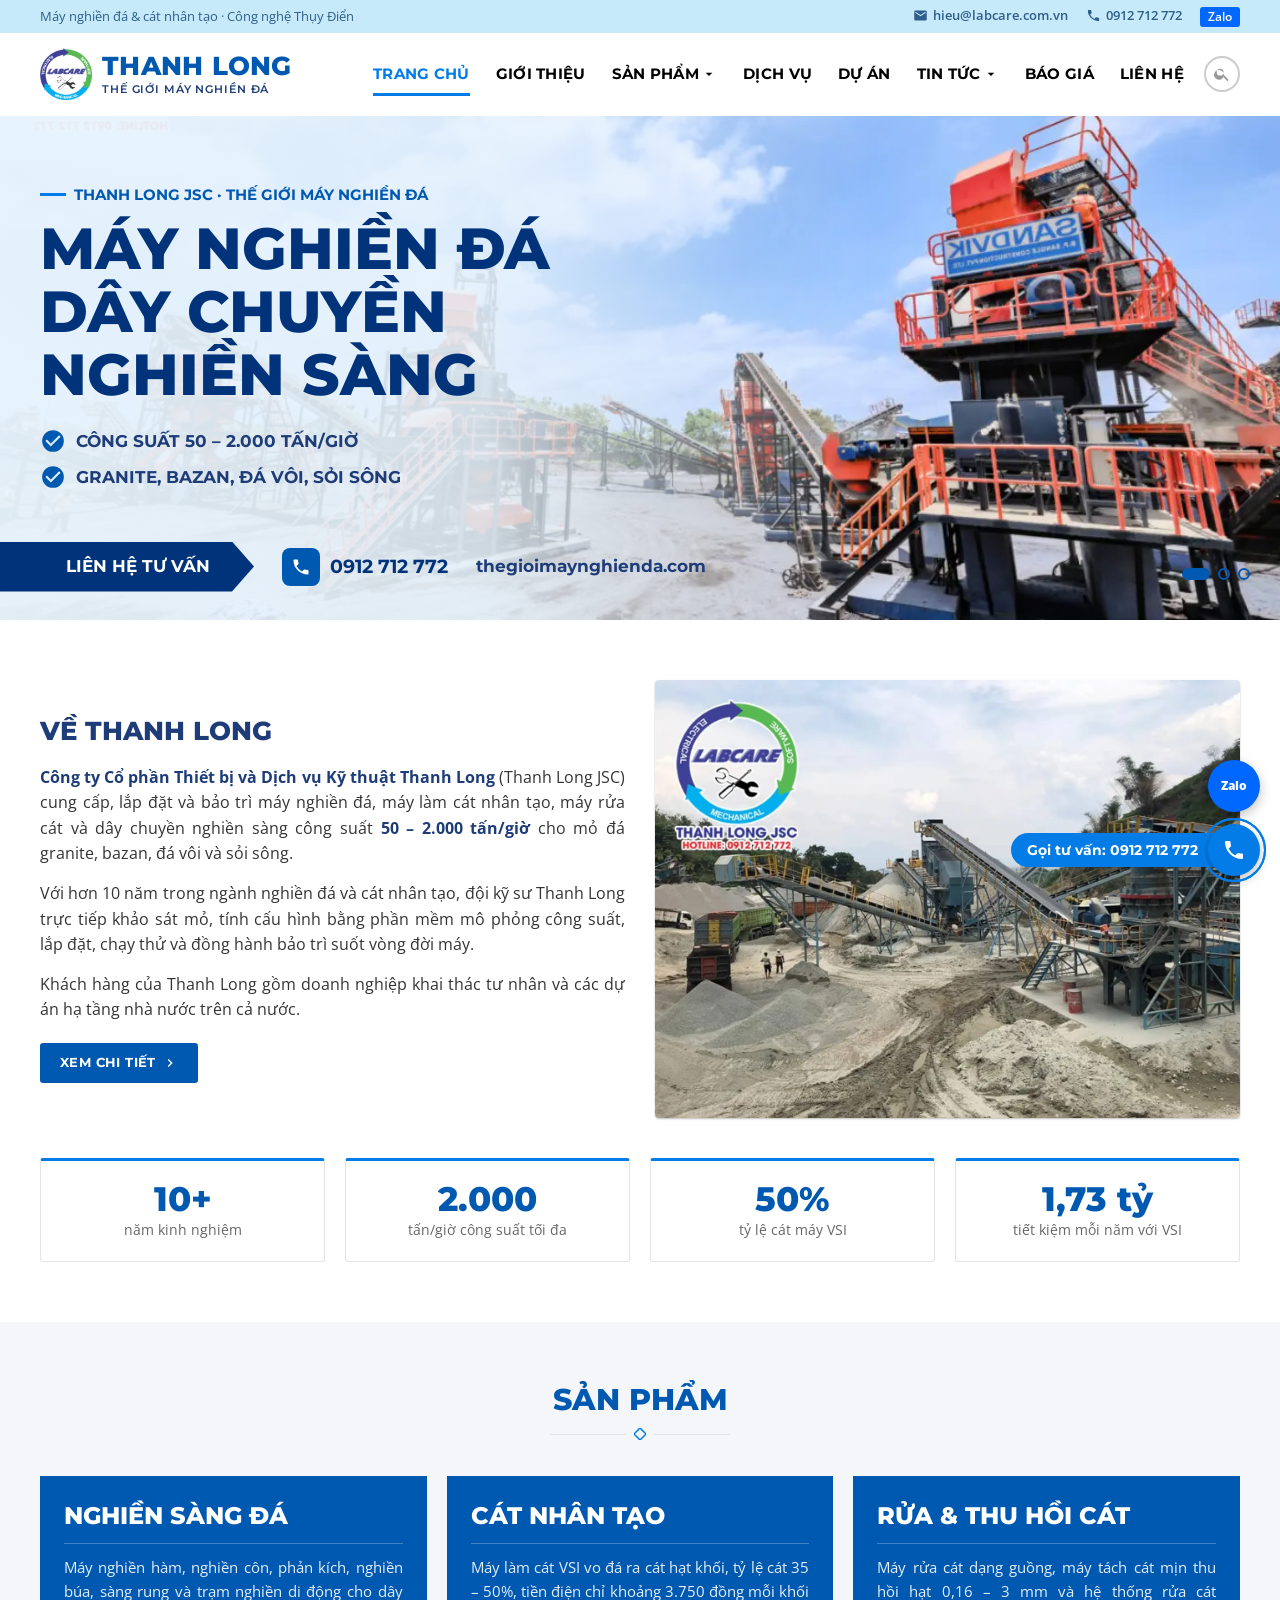
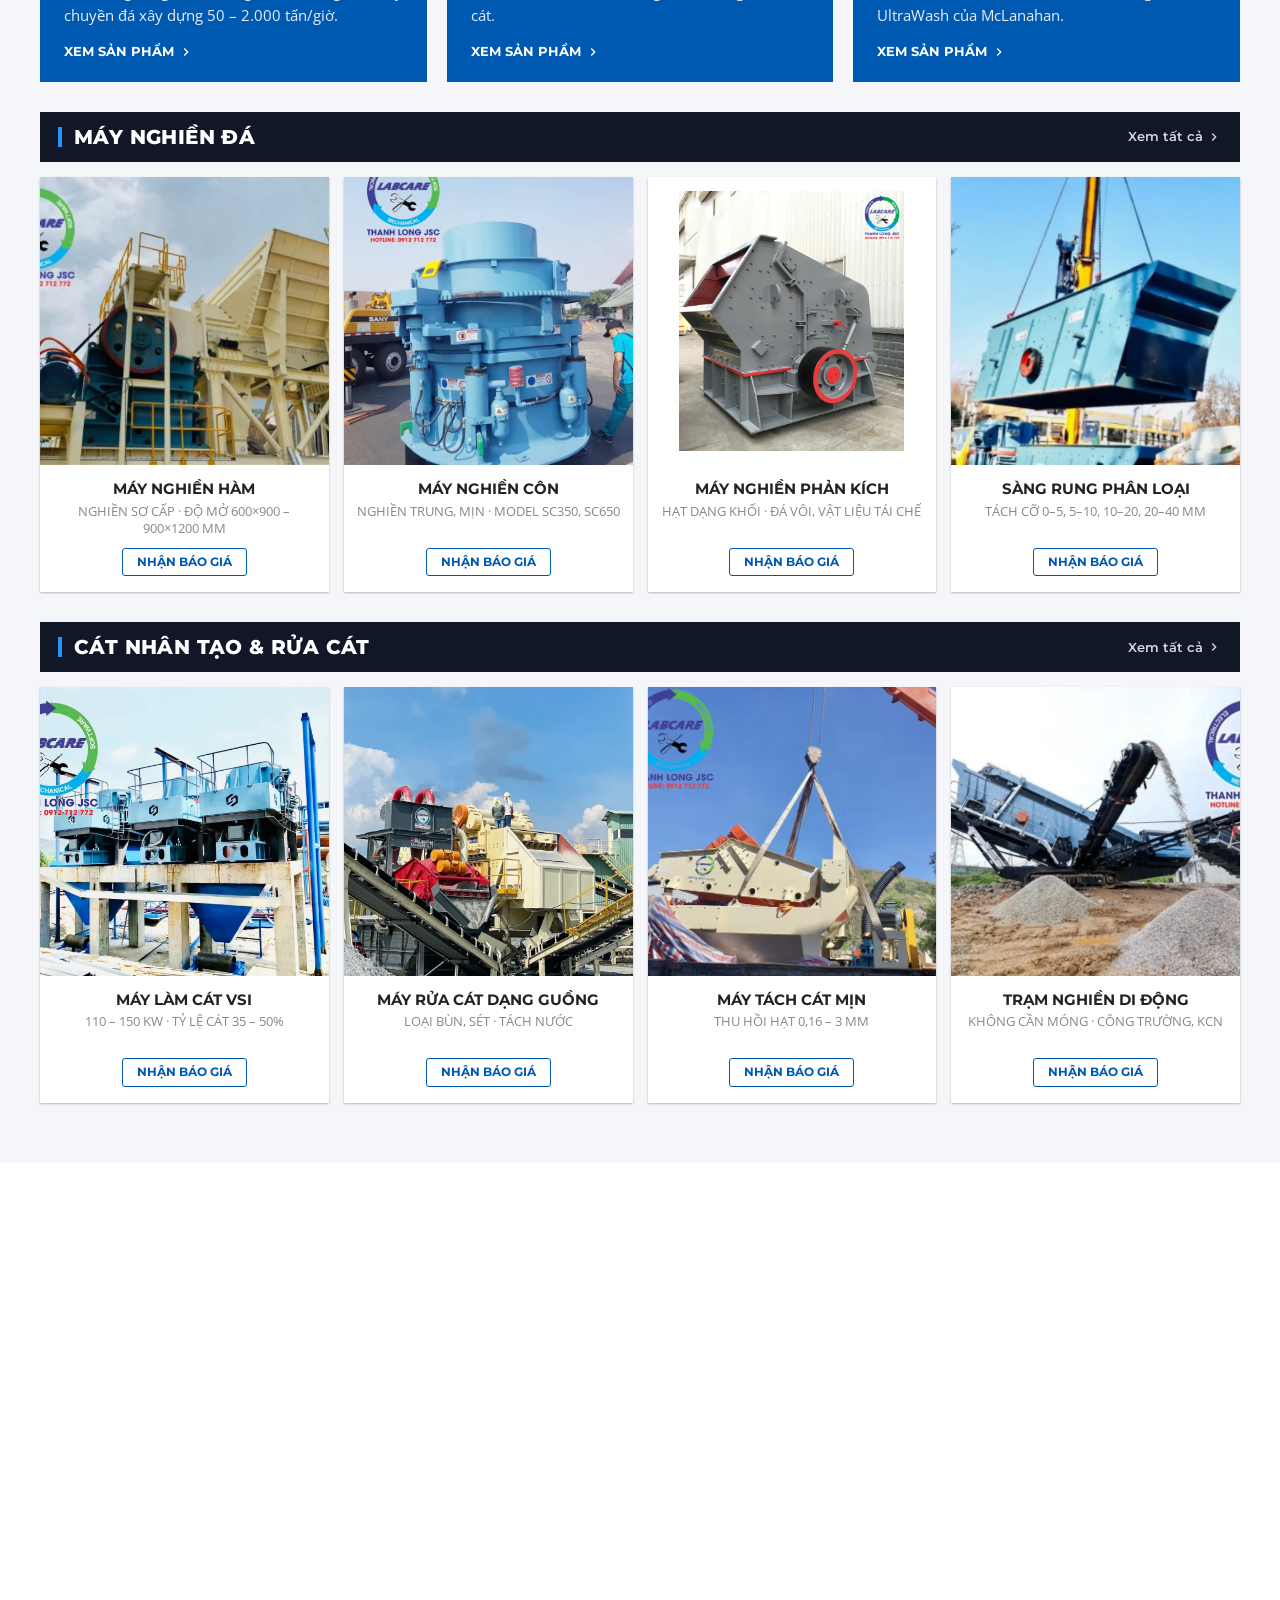
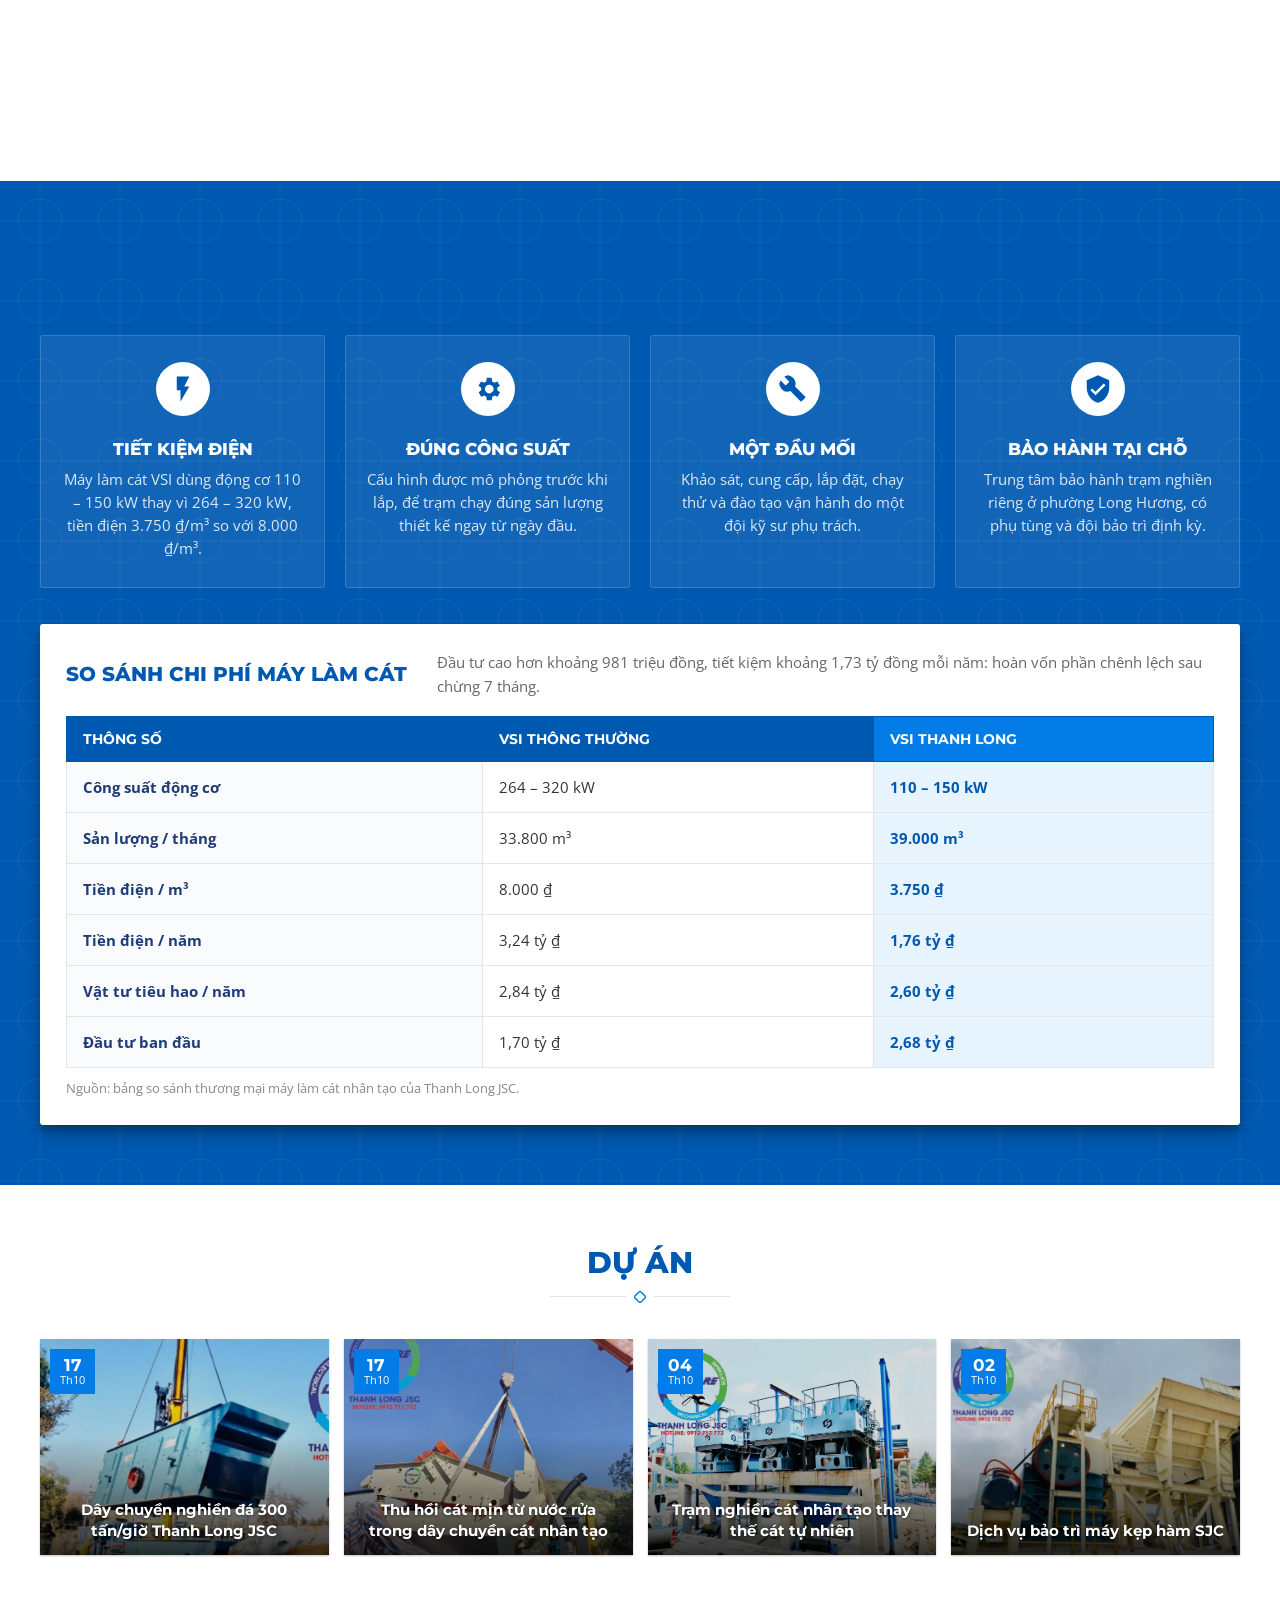
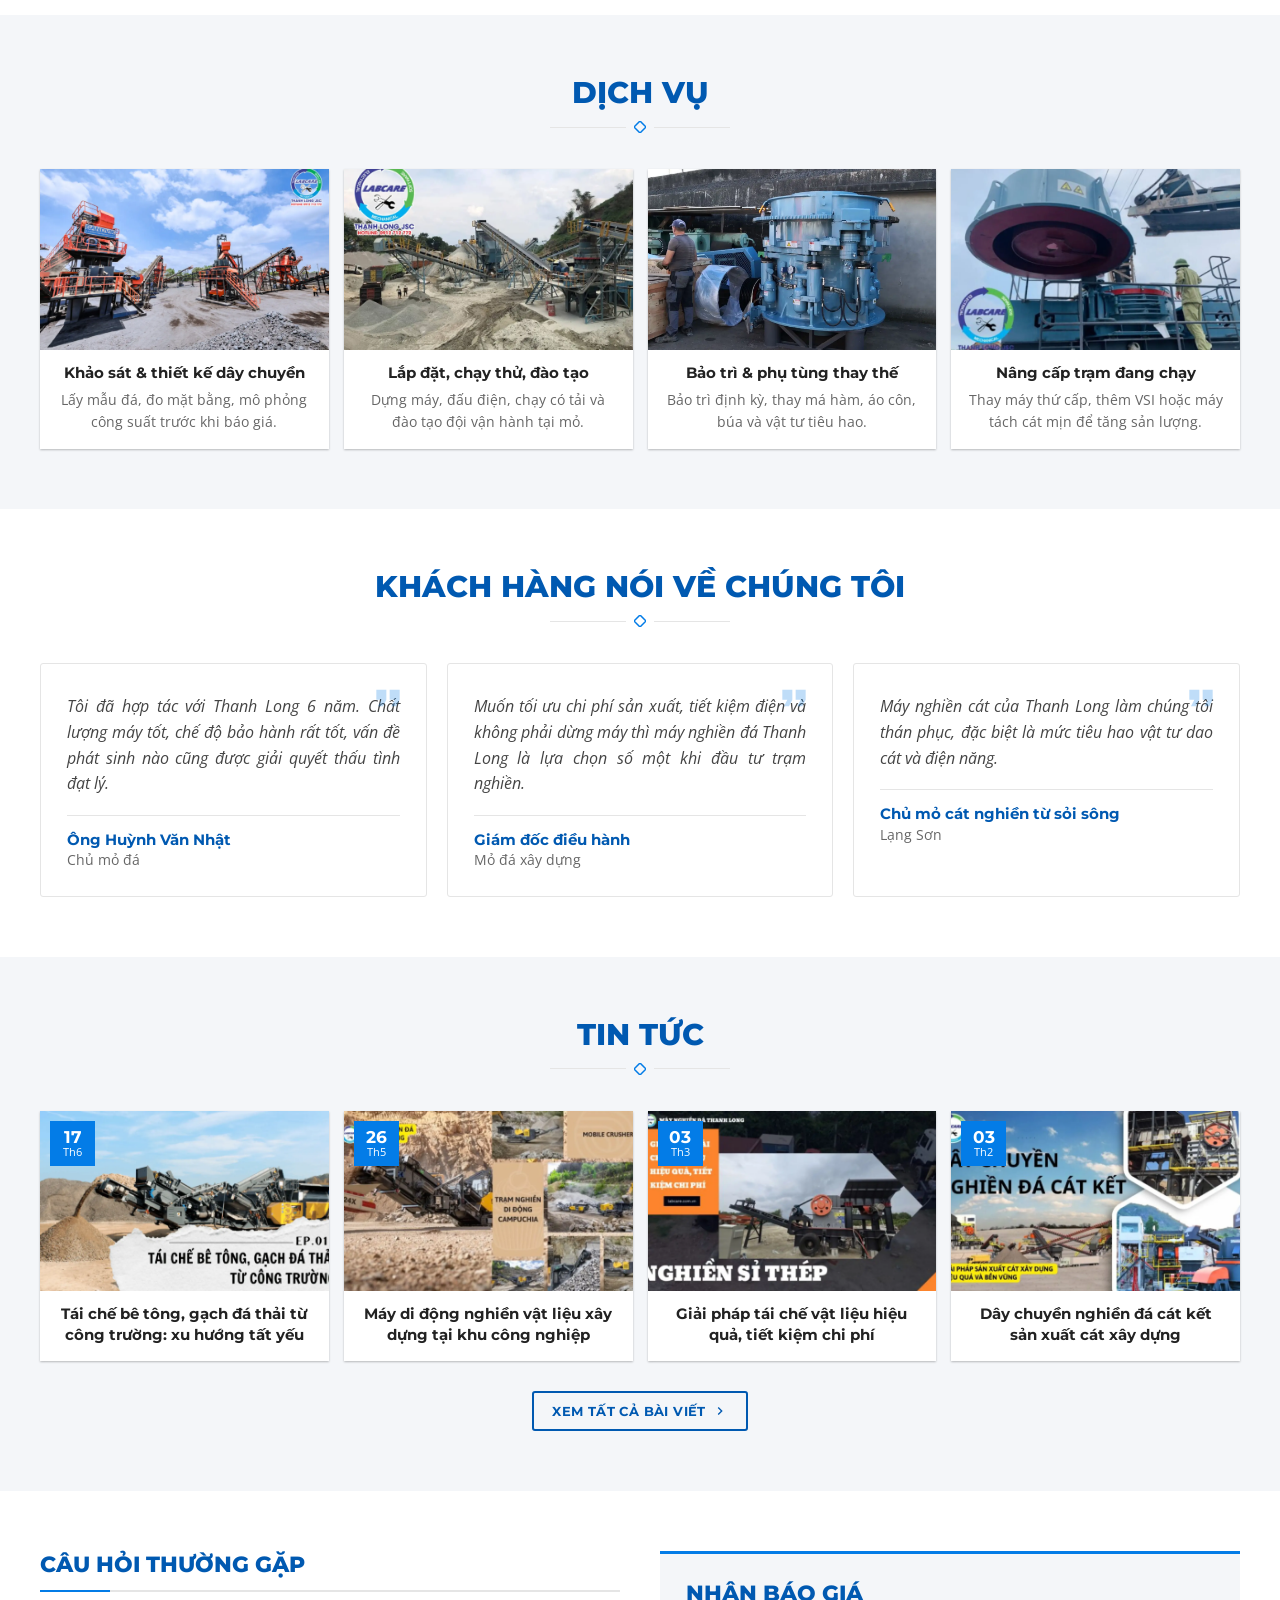
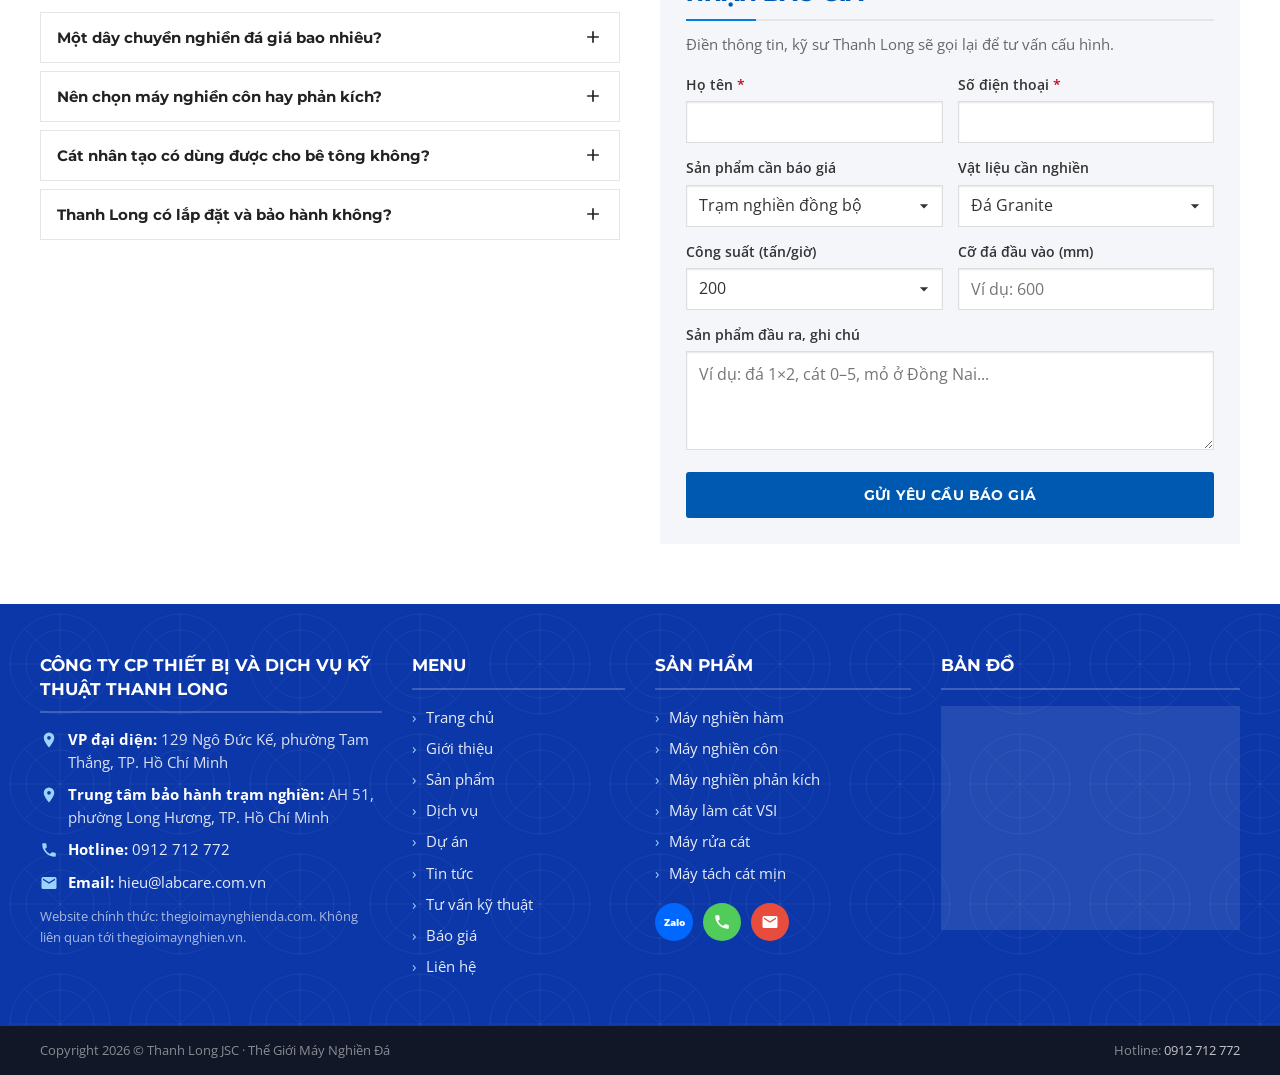
==== commit b8127348: "refactor: trim shared markup across pages" ====
--- a/index.html
+++ b/index.html
@@ -19,7 +19,7 @@
   <link rel="preconnect" href="https://fonts.gstatic.com" crossorigin>
   <link href="https://fonts.googleapis.com/css2?family=Montserrat:wght@500;600;700;800&family=Open+Sans:wght@400;600;700&display=swap" rel="stylesheet">
   <link rel="preload" as="image" href="assets/img/sandvik.webp" fetchpriority="high">
-  <link rel="stylesheet" href="assets/css/style.css">
+  <link rel="stylesheet" href="assets/css/style.css?v=20261019c">
 
   <script type="application/ld+json">
   {
@@ -677,30 +677,8 @@
     <a href="https://zalo.me/0912712772" rel="noopener"><span class="mbar__zalo">Zalo</span>Nhắn Zalo</a>
     <a href="bao-gia/" class="mbar__quote">Báo giá</a>
   </nav>
-
-  <div class="popup" id="popup" hidden>
-    <div class="popup__bg" data-close></div>
-    <div class="popup__box" role="dialog" aria-modal="true" aria-labelledby="popupTitle">
-      <button class="popup__close" data-close aria-label="Đóng"><svg class="ico"><use href="#i-close"/></svg></button>
-      <p class="popup__title" id="popupTitle">Quý khách cần tư vấn?</p>
-      <p>Để lại số điện thoại, kỹ sư Thanh Long sẽ gọi lại tư vấn cấu hình máy phù hợp với mỏ của quý khách.</p>
-      <form class="js-form" id="popupForm" novalidate>
-        <div class="field">
-          <label class="sr-only" for="p-phone">Số điện thoại</label>
-          <input id="p-phone" name="phone" type="tel" inputmode="tel" autocomplete="tel" placeholder="Số điện thoại (*)" data-check="phone">
-          <p class="field__err" id="p-phone-err">Số điện thoại chưa đúng (9–11 số).</p>
-        </div>
-        <div class="field">
-          <label class="sr-only" for="p-need">Nhu cầu</label>
-          <input id="p-need" name="need" placeholder="Nhu cầu (máy, công suất...)">
-        </div>
-        <button class="button button--primary button--block" type="submit">Nhận tư vấn</button>
-        <p class="form-done" data-done hidden tabindex="-1">Cảm ơn quý khách. Kỹ sư sẽ gọi lại sớm.</p>
-      </form>
-    </div>
-  </div>
   <!-- /layout:footer -->
 
-  <script src="assets/js/main.js" defer></script>
+  <script src="assets/js/main.js?v=20261019c" defer></script>
 </body>
 </html>
--- a/assets/css/style.css
+++ b/assets/css/style.css
@@ -94,7 +94,7 @@
 .nav > ul > li { position: relative; }
 .nav > ul > li > a {
   position: relative; display: flex; align-items: center; gap: 2px;
-  padding: 10px 0; font: 700 15px/32px var(--f-head); letter-spacing: .02em; text-transform: uppercase; color: #000;
+  padding: 10px 0; font: 700 15px/32px var(--f-head); letter-spacing: .02em; text-transform: uppercase; color: #000; white-space: nowrap;
   transition: color .2s;
 }
 .nav > ul > li > a::after {
@@ -115,7 +115,7 @@
 .dropdown li:last-child a { border: 0; }
 .dropdown a:hover { color: var(--blue-2); background: var(--gray); padding-left: 26px; }
 
-.search-btn { display: grid; place-items: center; width: 36px; height: 36px; border: 2px solid #ccc; border-radius: 50%; color: #999; transition: border-color .2s, color .2s; }
+.search-btn { flex: none; display: grid; place-items: center; width: 36px; height: 36px; border: 2px solid #ccc; border-radius: 50%; color: #999; transition: border-color .2s, color .2s; }
 .search-btn:hover, .search-btn[aria-expanded="true"] { border-color: var(--blue-2); color: var(--blue-2); }
 .search-btn .ico { width: 18px; height: 18px; }
 .search-box { position: absolute; right: var(--pad); top: 100%; z-index: 5; display: flex; width: 320px; background: var(--white); box-shadow: var(--shadow-2); border-top: 3px solid var(--blue-2); padding: 12px; animation: fadeDown .25s ease; }
@@ -125,7 +125,7 @@
 .search-box button:hover { background: var(--blue-dark); }
 @keyframes fadeDown { from { opacity: 0; transform: translateY(-6px); } to { opacity: 1; transform: none; } }
 
-.nav-toggle { display: none; width: 40px; height: 40px; place-items: center; color: var(--blue); }
+.nav-toggle { display: none; flex: none; width: 40px; height: 40px; place-items: center; color: var(--blue); }
 .nav-toggle .ico { width: 28px; height: 28px; }
 
 /* ---------- off-canvas (mobile) ---------- */
@@ -388,7 +388,7 @@
 .footer__bottom a { color: rgba(255, 255, 255, .75); }
 
 /* ---------- floating contact ---------- */
-.float { position: fixed; left: 20px; bottom: 24px; z-index: 40; display: flex; flex-direction: column; align-items: flex-start; gap: 12px; }
+.float { position: fixed; right: 20px; bottom: 24px; z-index: 40; display: flex; flex-direction: column; align-items: flex-end; gap: 12px; }
 .float__btn { position: relative; display: grid; place-items: center; width: 52px; height: 52px; border-radius: 50%; color: var(--white) !important; box-shadow: 0 4px 12px rgba(0, 0, 0, .25); transition: transform .25s; }
 .float__btn:hover { transform: scale(1.1); }
 .float__btn--zalo { background: var(--zalo); font: 800 12px/1 var(--f-body); }
@@ -396,36 +396,22 @@
 .float__btn--call::before, .float__btn--call::after { content: ""; position: absolute; inset: -6px; border-radius: 50%; border: 2px solid var(--blue-2); animation: ring 2.4s ease-out infinite; }
 .float__btn--call::after { animation-delay: .8s; }
 .float__btn--call .ico { width: 24px; height: 24px; }
-.float__label { position: absolute; left: 40px; bottom: 9px; z-index: -1; padding: 0 16px 0 22px; line-height: 34px; background: var(--blue-2); color: var(--white); border-radius: 0 20px 20px 0; font: 700 14px/34px var(--f-head); white-space: nowrap; }
+.float__label { position: absolute; right: 40px; bottom: 9px; z-index: -1; padding: 0 22px 0 16px; line-height: 34px; background: var(--blue-2); color: var(--white); border-radius: 20px 0 0 20px; pointer-events: none; font: 700 14px/34px var(--f-head); white-space: nowrap; }
 @keyframes ring { 0% { transform: scale(.9); opacity: 1; } 100% { transform: scale(1.5); opacity: 0; } }
 @keyframes shake { 0%, 60%, 100% { transform: rotate(0); } 65%, 75%, 85% { transform: rotate(-12deg); } 70%, 80%, 90% { transform: rotate(12deg); } }
 
-.to-top { position: fixed; right: 20px; bottom: 24px; z-index: 40; display: grid; place-items: center; width: 42px; height: 42px; border: 2px solid var(--blue); border-radius: 50%; background: var(--white); color: var(--blue); opacity: 0; visibility: hidden; transform: translateY(10px); transition: opacity .3s, transform .3s, visibility .3s, background .2s, color .2s; }
+.to-top { position: fixed; right: 25px; bottom: 164px; z-index: 40; display: grid; place-items: center; width: 42px; height: 42px; border: 2px solid var(--blue); border-radius: 50%; background: var(--white); color: var(--blue); opacity: 0; visibility: hidden; transform: translateY(10px); transition: opacity .3s, transform .3s, visibility .3s, background .2s, color .2s; }
 .to-top.is-show { opacity: 1; visibility: visible; transform: none; }
 .to-top:hover { background: var(--blue); color: var(--white); }
 .mbar { display: none; }
 
-/* ---------- popup ---------- */
-.popup { position: fixed; inset: 0; z-index: 120; display: grid; place-items: center; padding: 20px; }
-.popup__bg { position: absolute; inset: 0; background: rgba(11, 11, 11, .6); animation: fadeIn .3s ease; }
-.popup__box { position: relative; width: 100%; max-width: 440px; padding: 38px 32px 30px; text-align: center; background: var(--white) linear-gradient(180deg, var(--blue-light), var(--white) 45%); border-radius: 6px; box-shadow: var(--shadow-3); animation: popIn .35s ease; }
-.popup__title { font: 800 24px/1.3 var(--f-head); text-transform: uppercase; color: var(--blue); margin-bottom: 10px; }
-.popup__box > p:not(.popup__title) { font-size: 14.5px; color: var(--muted); margin-bottom: 20px; }
-.popup__box .field input { border-radius: 22px; height: 44px; padding: 0 18px; }
-.popup__box .button { border-radius: 22px; }
-.popup__close { position: absolute; top: -14px; right: -14px; width: 34px; height: 34px; display: grid; place-items: center; border-radius: 50%; background: var(--blue-2); color: var(--white); border: 3px solid var(--white); box-shadow: var(--shadow-1); transition: transform .25s, background .2s; }
-.popup__close:hover { transform: rotate(90deg); background: var(--blue); }
-.popup__close .ico { width: 18px; height: 18px; }
-
-@keyframes fadeIn { from { opacity: 0; } to { opacity: 1; } }
-@keyframes popIn { from { opacity: 0; transform: scale(.9) translateY(20px); } to { opacity: 1; transform: none; } }
 
 /* =====================================================================
    TRANG CON
    ===================================================================== */
-.page-title { background: var(--gray); border-bottom: 1px solid var(--line); padding: 26px 0 22px; }
-.page-title h1 { font: 800 28px/1.25 var(--f-head); text-transform: uppercase; color: var(--blue); }
-.crumbs { display: flex; flex-wrap: wrap; gap: 4px 8px; margin-top: 6px; font: 600 11.5px/1.5 var(--f-head); text-transform: uppercase; letter-spacing: .03em; color: #999; }
+.page-title { background: var(--gray); border-bottom: 1px solid var(--line); padding: 14px 0 12px; text-align: center; }
+.page-title h1 { font: 800 21px/1.3 var(--f-head); text-transform: uppercase; color: var(--blue); }
+.crumbs { display: flex; flex-wrap: wrap; justify-content: center; gap: 2px 8px; margin-top: 2px; font: 600 11px/1.5 var(--f-head); text-transform: uppercase; letter-spacing: .03em; color: #999; }
 .crumbs li + li::before { content: "/"; margin-right: 8px; color: #ccc; }
 .crumbs a { color: #999; }
 .crumbs a:hover { color: var(--blue-2); }
@@ -559,8 +545,8 @@
   .hero-img img { aspect-ratio: 16 / 8; }
 }
 @media (max-width: 549px) {
-  .page-title { padding: 18px 0 16px; }
-  .page-title h1 { font-size: 22px; }
+  .page-title { padding: 12px 0 10px; }
+  .page-title h1 { font-size: 18px; }
   .partners, .posts--3, .svc-grid { grid-template-columns: 1fr; }
   .filter { justify-content: flex-start; flex-wrap: nowrap; overflow-x: auto; margin: 0 calc(-1 * var(--pad)) 20px; padding: 0 var(--pad) 4px; scrollbar-width: none; }
   .filter::-webkit-scrollbar { display: none; }
@@ -577,9 +563,18 @@
 
 /* ================= RESPONSIVE ================= */
 @media (max-width: 1199px) {
-  .nav > ul { gap: 18px; }
-  .nav > ul > li > a { font-size: 14px; }
-  .logo__txt b { font-size: 22px; }
+  .masthead { gap: 16px; }
+  .nav > ul { gap: 16px; }
+  .nav > ul > li > a { font-size: 13.5px; letter-spacing: 0; }
+  .logo img { width: 44px; }
+  .logo__txt b { font-size: 21px; }
+  .logo__txt small { font-size: 10px; letter-spacing: .05em; }
+}
+/* laptop nhỏ, iPad ngang: thu gọn thêm để menu vẫn nằm một hàng */
+@media (max-width: 1099px) {
+  .nav > ul { gap: 12px; }
+  .nav > ul > li > a { font-size: 12.5px; }
+  .logo__txt small { display: none; }
 }
 
 @media (max-width: 991px) {
@@ -655,8 +650,14 @@
   .mbar .ico { width: 22px; height: 22px; }
   .mbar__zalo { display: grid; place-items: center; width: 24px; height: 22px; border-radius: 5px; background: var(--zalo); color: var(--white); font-size: 7.5px; }
   .mbar__quote { background: var(--blue); color: var(--white) !important; border: 0 !important; font-size: 13px !important; }
-  .popup__box { padding: 32px 20px 24px; }
-  .popup__close { top: 8px; right: 8px; }
+}
+
+/* màn hình rất hẹp: thu khoảng cách để logo vẫn nằm giữa */
+@media (max-width: 374px) {
+  .masthead { gap: 8px; }
+  .logo { gap: 6px; }
+  .logo img { width: 36px; }
+  .logo__txt b { font-size: 18px; }
 }
 
 @media (prefers-reduced-motion: reduce) {
